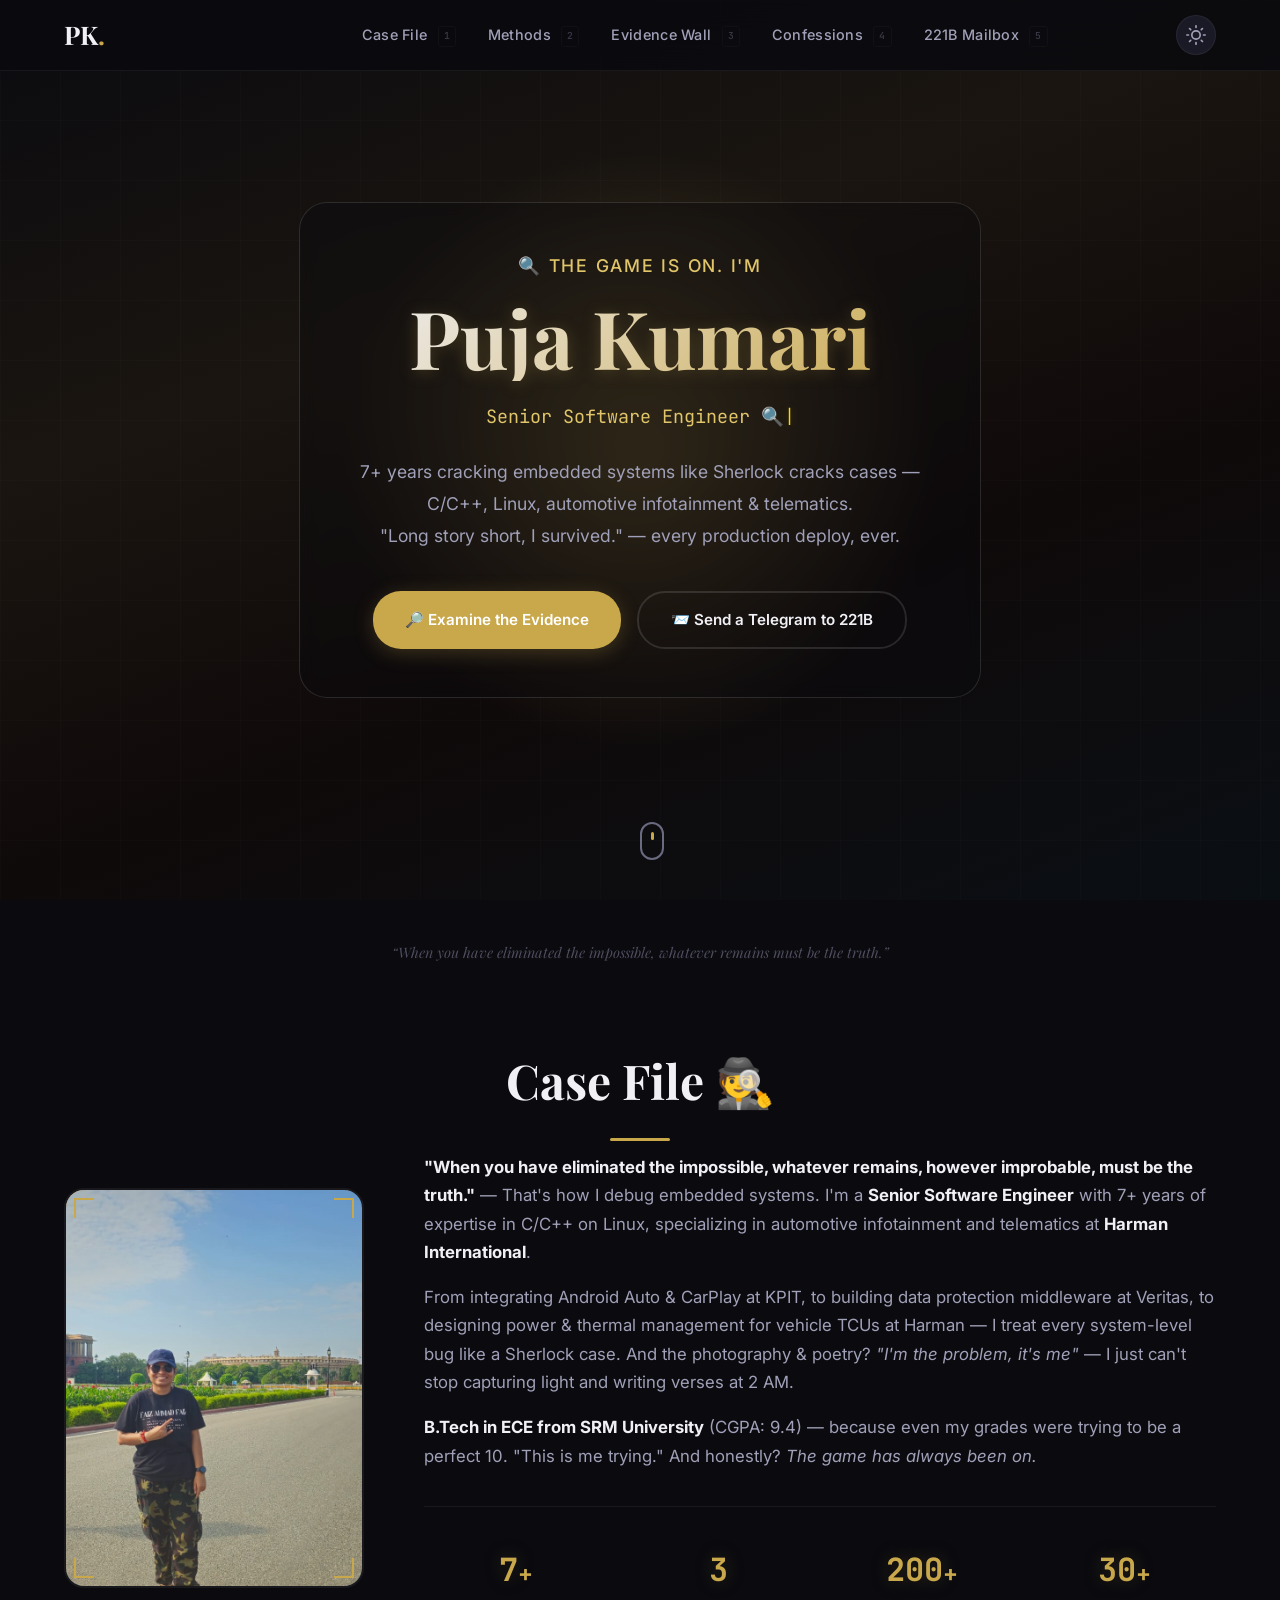
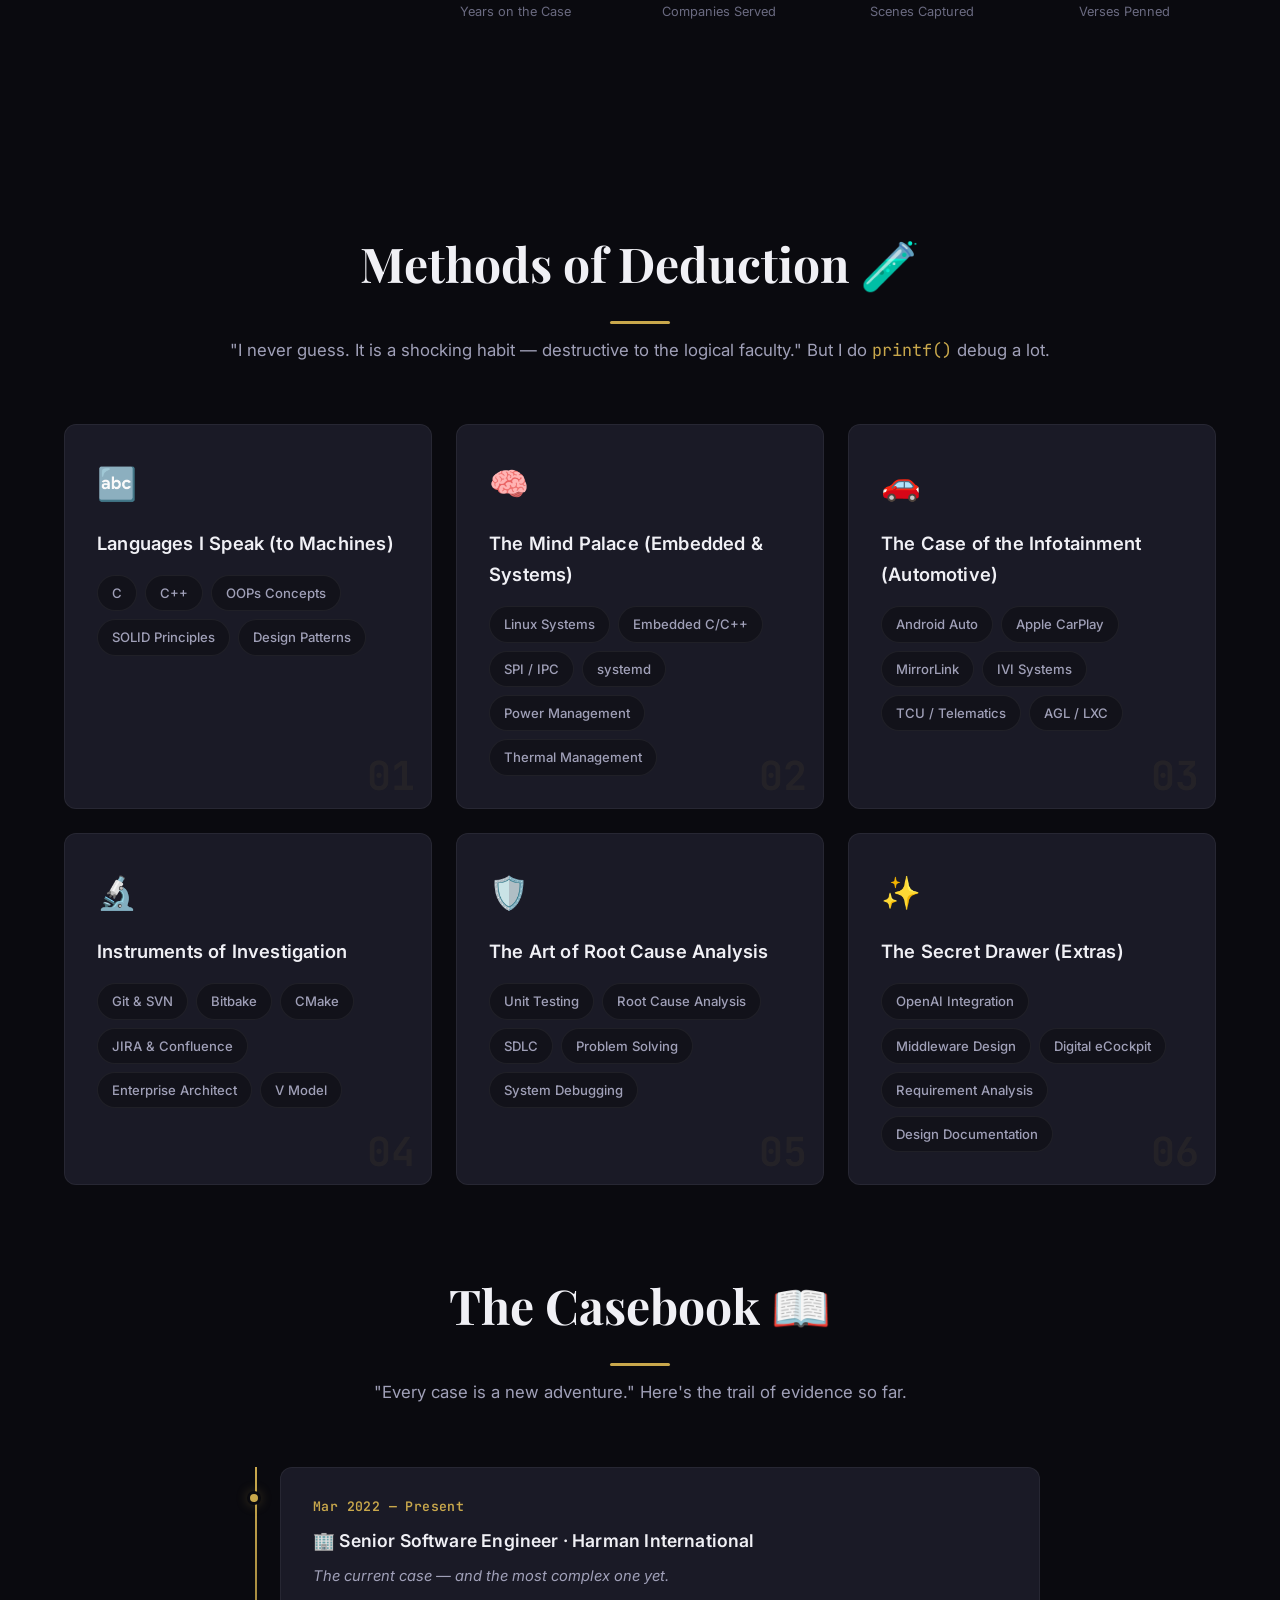
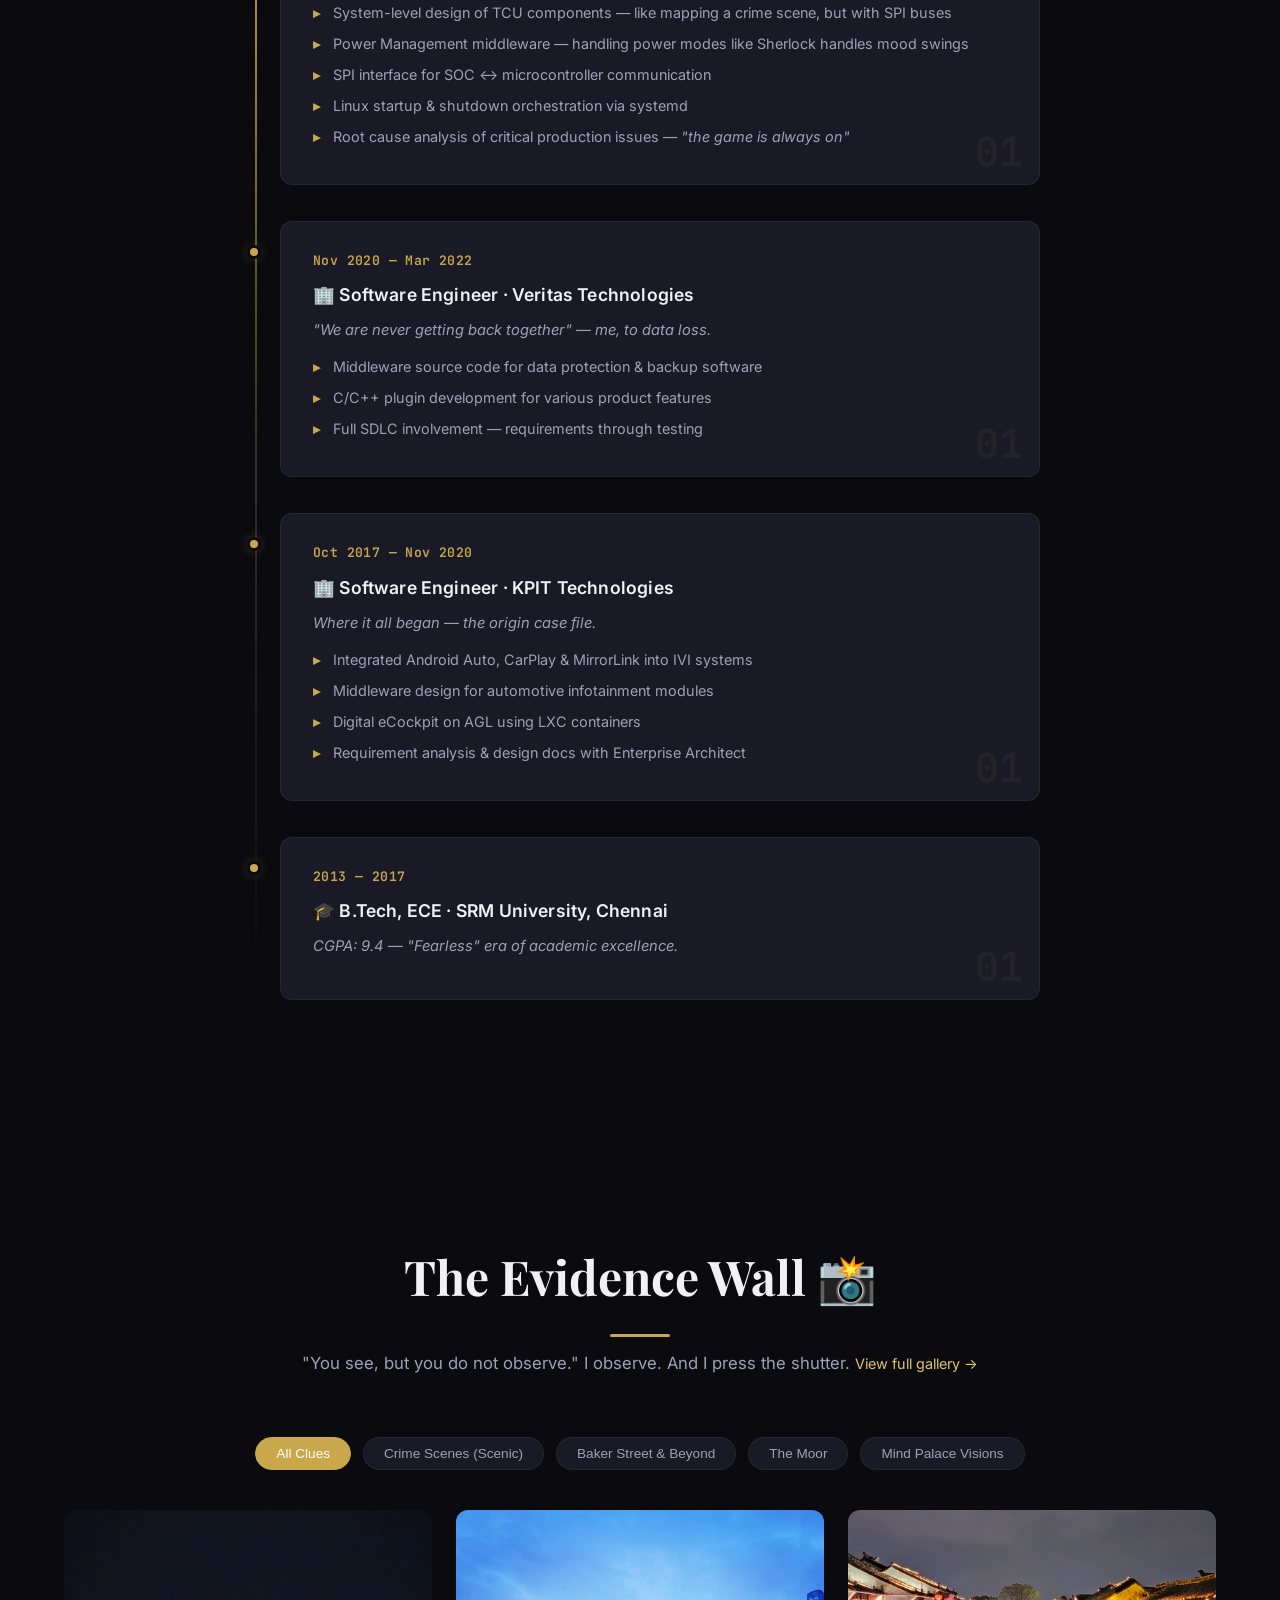
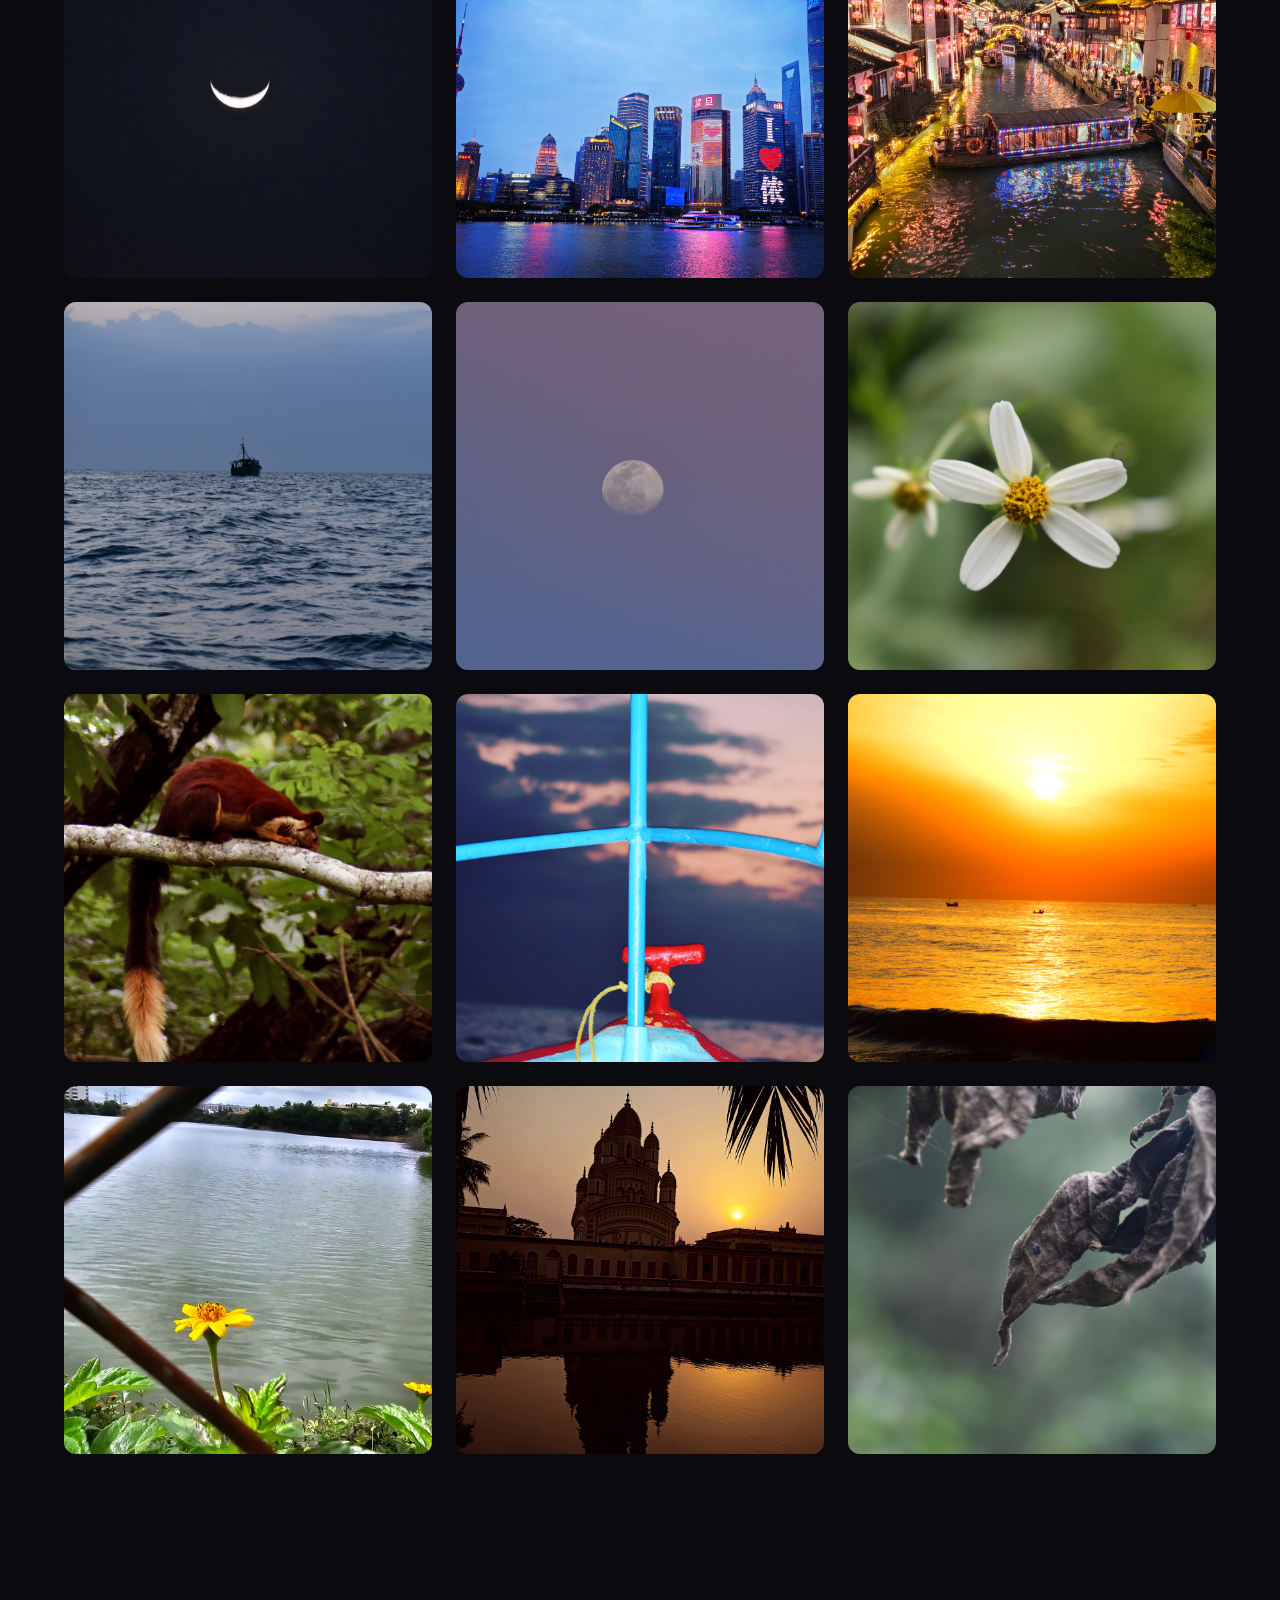
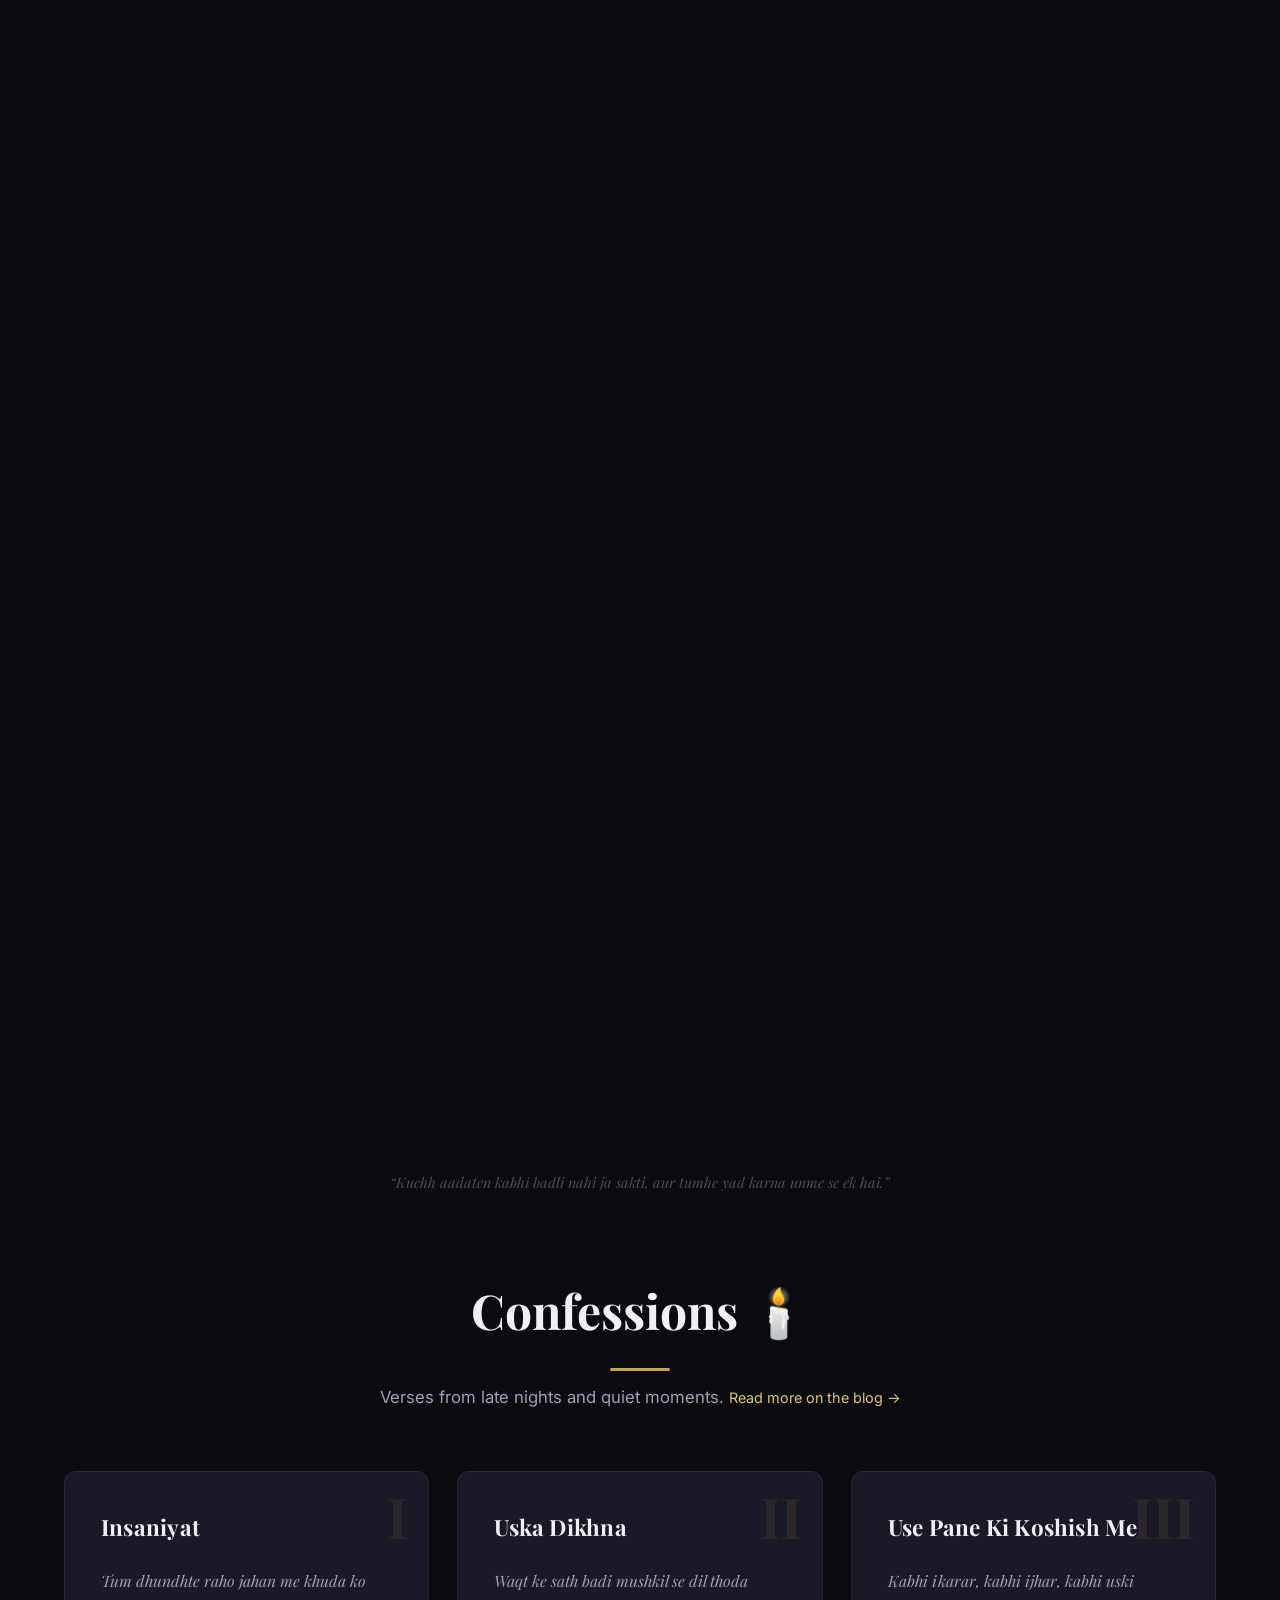
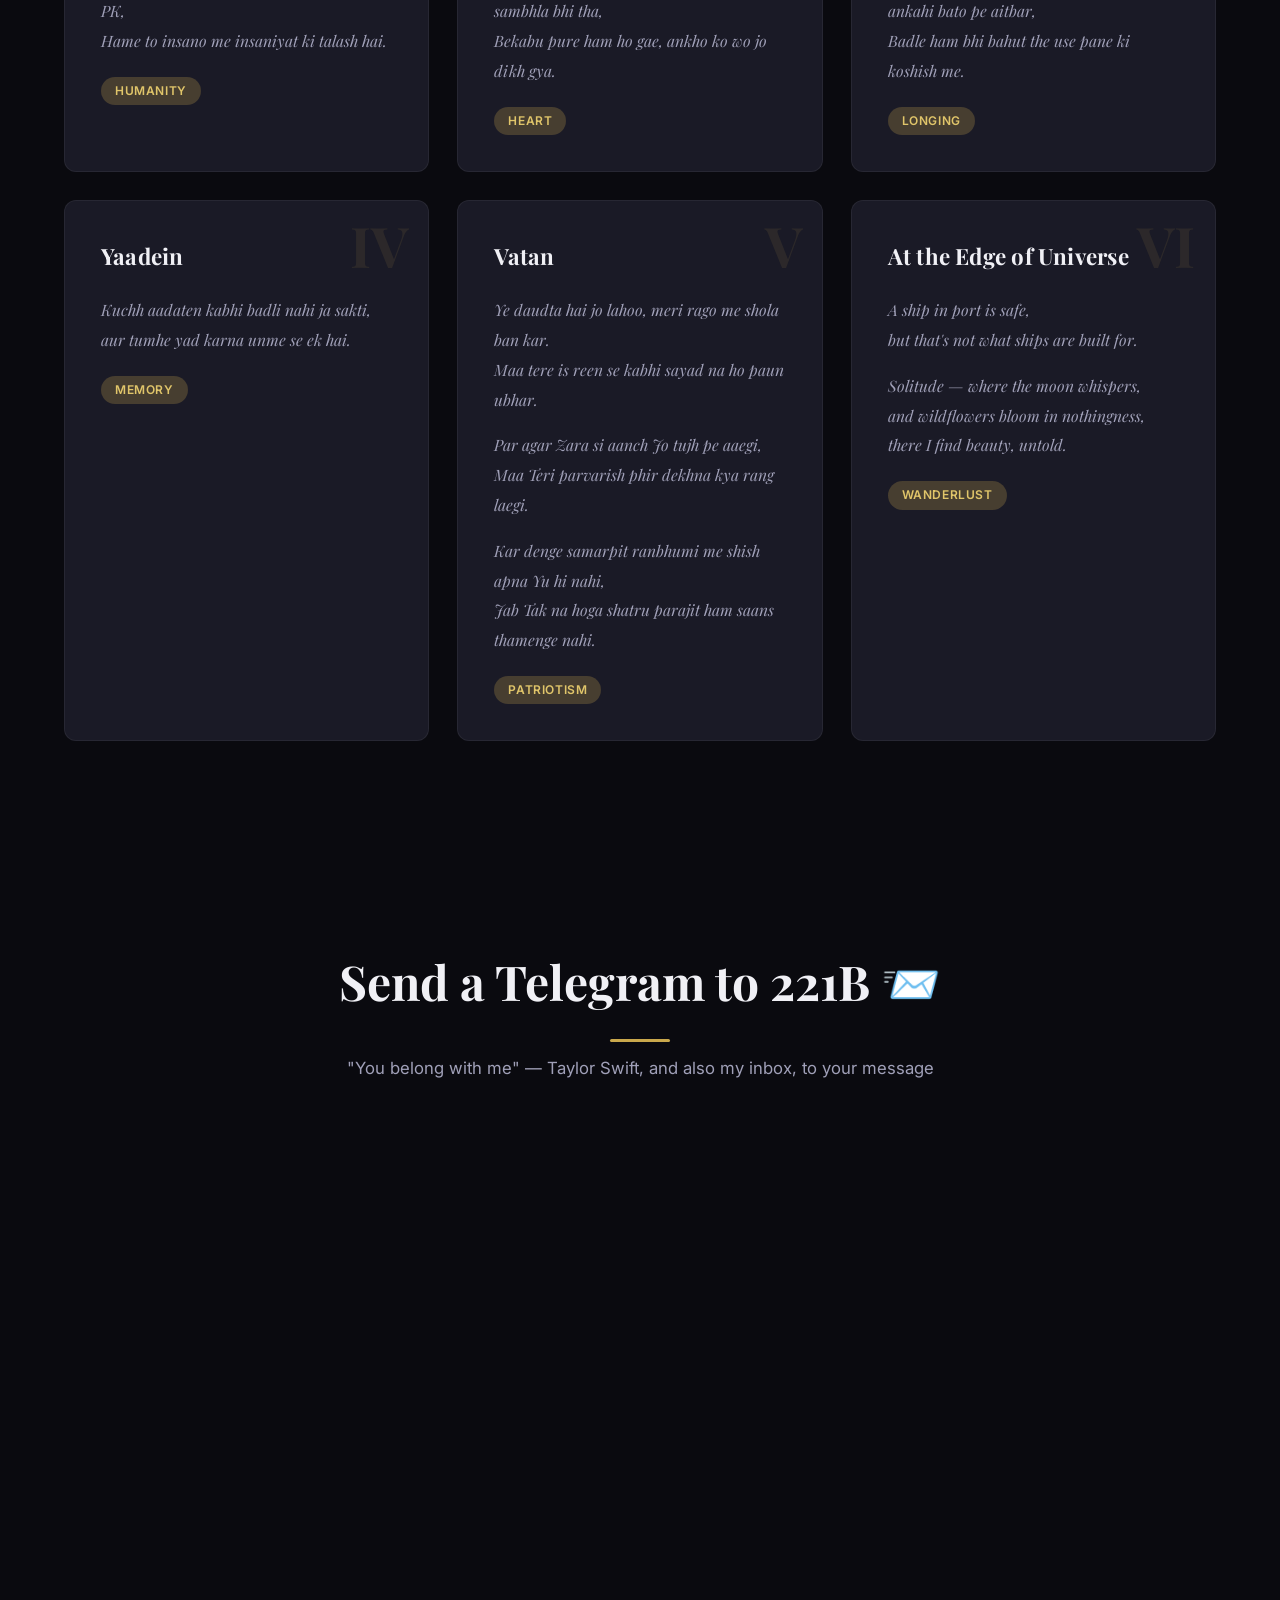
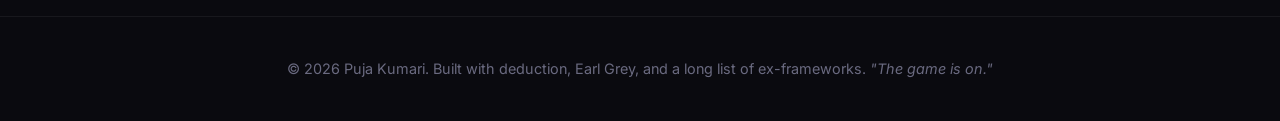
==== index.html @ e5ca5af8 "Further Improvements" ====
<!DOCTYPE html>
<html lang="en" data-theme="dark">
<head>
  <meta charset="UTF-8" />
  <meta name="viewport" content="width=device-width, initial-scale=1.0" />
  <title>PK. — Senior SW Engineer · Photographer · Poet | The Art of Deduction</title>
  <meta name="description" content="Puja Kumari — Senior Software Engineer with 7+ years in C/C++, Linux, embedded systems & automotive. Photographer, poet, and Sherlock enthusiast." />
  <meta name="keywords" content="Puja Kumari, software engineer, embedded systems, C++, Linux, automotive, photographer, poet, portfolio" />
  <meta name="author" content="Puja Kumari" />
  <meta name="theme-color" content="#0a0a0f" />

  <!-- Open Graph / Social -->
  <meta property="og:type" content="website" />
  <meta property="og:title" content="PK. — Senior SW Engineer · Photographer · Poet" />
  <meta property="og:description" content="7+ years cracking embedded systems like Sherlock cracks cases — C/C++, Linux, automotive infotainment & telematics." />
  <meta property="og:image" content="images/puja_profile.jpeg" />
  <meta property="og:url" content="https://gaykawadpk.github.io/portfolio/" />

  <!-- Twitter Card -->
  <meta name="twitter:card" content="summary_large_image" />
  <meta name="twitter:title" content="PK. — Senior SW Engineer · Photographer · Poet" />
  <meta name="twitter:description" content="7+ years cracking embedded systems like Sherlock cracks cases." />
  <meta name="twitter:image" content="images/puja_profile.jpeg" />

  <!-- Favicon (gold magnifying glass) -->
  <link rel="icon" href="data:image/svg+xml,<svg xmlns='http://www.w3.org/2000/svg' viewBox='0 0 100 100'><text y='.9em' font-size='90'>🔍</text></svg>" />

  <link rel="stylesheet" href="style.css" />
  <link rel="preconnect" href="https://fonts.googleapis.com" />
  <link rel="preconnect" href="https://fonts.gstatic.com" crossorigin />
  <link href="https://fonts.googleapis.com/css2?family=Inter:wght@300;400;500;600;700&family=Playfair+Display:ital,wght@0,400;0,700;1,400&family=JetBrains+Mono:wght@400;500&display=swap" rel="stylesheet" />

  <!-- Preload critical image -->
  <link rel="preload" href="images/puja_profile.jpeg" as="image" />
</head>
<body>
  <!-- ♿ SKIP TO CONTENT (accessibility) -->
  <a href="#about" class="skip-link">Skip to content</a>

  <!-- 🎬 CINEMATIC PAGE LOADER -->
  <div class="page-loader" id="pageLoader">
    <div class="loader-magnifier"></div>
    <div class="loader-text">Examining evidence...</div>
  </div>

  <!-- 🔍 CUSTOM CURSOR -->
  <div class="custom-cursor" id="customCursor"></div>
  <div class="cursor-dot" id="cursorDot"></div>

  <!-- 🔮 CONSTELLATION BACKGROUND -->
  <canvas class="constellation-canvas" id="constellationCanvas"></canvas>

  <!-- ===== NAVBAR ===== -->
  <nav class="navbar" id="navbar">
    <div class="nav-container">
      <a href="#hero" class="nav-logo">PK<span class="accent">.</span></a>
      <span class="morse-badge" title="PK in Morse Code">.--. -.-</span>
      <button class="nav-toggle" id="navToggle" aria-label="Toggle menu">
        <span></span><span></span><span></span>
      </button>
      <ul class="nav-links" id="navLinks">
        <li><a href="#about">Case File <span class="kbd-hint">1</span></a></li>
        <li><a href="#skills">Methods <span class="kbd-hint">2</span></a></li>
        <li><a href="#gallery">Evidence Wall <span class="kbd-hint">3</span></a></li>
        <li><a href="#poetry">Confessions <span class="kbd-hint">4</span></a></li>
        <li><a href="#contact">221B Mailbox <span class="kbd-hint">5</span></a></li>
      </ul>
      <button class="theme-toggle" id="themeToggle" aria-label="Toggle theme">
        <svg class="icon-sun" xmlns="http://www.w3.org/2000/svg" width="20" height="20" viewBox="0 0 24 24" fill="none" stroke="currentColor" stroke-width="2" stroke-linecap="round" stroke-linejoin="round"><circle cx="12" cy="12" r="5"/><line x1="12" y1="1" x2="12" y2="3"/><line x1="12" y1="21" x2="12" y2="23"/><line x1="4.22" y1="4.22" x2="5.64" y2="5.64"/><line x1="18.36" y1="18.36" x2="19.78" y2="19.78"/><line x1="1" y1="12" x2="3" y2="12"/><line x1="21" y1="12" x2="23" y2="12"/><line x1="4.22" y1="19.78" x2="5.64" y2="18.36"/><line x1="18.36" y1="5.64" x2="19.78" y2="4.22"/></svg>
        <svg class="icon-moon" xmlns="http://www.w3.org/2000/svg" width="20" height="20" viewBox="0 0 24 24" fill="none" stroke="currentColor" stroke-width="2" stroke-linecap="round" stroke-linejoin="round"><path d="M21 12.79A9 9 0 1 1 11.21 3 7 7 0 0 0 21 12.79z"/></svg>
      </button>
    </div>
  </nav>

  <!-- ===== HERO ===== -->
  <header class="hero" id="hero">
    <div class="hero-particles" id="particles"></div>
    <div class="hero-content">
      <p class="hero-greeting animate-in">🔍 The game is on. I'm</p>
      <h1 class="hero-name animate-in delay-1">Puja Kumari</h1>
      <div class="hero-roles animate-in delay-2">
        <span class="role-typing" id="typingRole"></span><span class="cursor">|</span>
      </div>
      <p class="hero-tagline animate-in delay-3">7+ years cracking embedded systems like Sherlock cracks cases — C/C++, Linux, automotive infotainment &amp; telematics.<br/>"Long story short, I survived." — every production deploy, ever.</p>
      <div class="hero-cta animate-in delay-4">
        <a href="#skills" class="btn btn-primary">🔎 Examine the Evidence</a>
        <a href="#contact" class="btn btn-outline">📨 Send a Telegram to 221B</a>
      </div>
    </div>
    <div class="scroll-indicator">
      <div class="mouse">
        <div class="wheel"></div>
      </div>
    </div>
  </header>

  <!-- ===== ABOUT ===== -->
  <section class="section about" id="about">
    <div class="container">
      <h2 class="section-title">Case File 🕵️</h2>
      <div class="about-grid">
        <div class="about-image">
          <div class="image-frame">
            <div class="corner tl"></div>
            <div class="corner tr"></div>
            <div class="corner bl"></div>
            <div class="corner br"></div>
            <img src="images/puja_profile.jpeg" alt="Puja Kumari" style="width: 100%; height: 100%; object-fit: cover;" />
          </div>
        </div>
        <div class="about-text">
          <p><strong>"When you have eliminated the impossible, whatever remains, however improbable, must be the truth."</strong> — That's how I debug embedded systems. I'm a <strong>Senior Software Engineer</strong> with 7+ years of expertise in C/C++ on Linux, specializing in automotive infotainment and telematics at <strong>Harman International</strong>.</p>
          <p>From integrating Android Auto & CarPlay at KPIT, to building data protection middleware at Veritas, to designing power & thermal management for vehicle TCUs at Harman — I treat every system-level bug like a Sherlock case. And the photography & poetry? <em>"I'm the problem, it's me"</em> — I just can't stop capturing light and writing verses at 2 AM.</p>
          <p><strong>B.Tech in ECE from SRM University</strong> (CGPA: 9.4) — because even my grades were trying to be a perfect 10. "This is me trying." And honestly? <em>The game has always been on.</em></p>
          <div class="about-stats">
            <div class="stat">
              <span class="stat-number" data-target="7">0</span><span class="stat-suffix">+</span>
              <span class="stat-label">Years on the Case</span>
            </div>
            <div class="stat">
              <span class="stat-number" data-target="3">0</span><span class="stat-suffix"></span>
              <span class="stat-label">Companies Served</span>
            </div>
            <div class="stat">
              <span class="stat-number" data-target="200">0</span><span class="stat-suffix">+</span>
              <span class="stat-label">Scenes Captured</span>
            </div>
            <div class="stat">
              <span class="stat-number" data-target="30">0</span><span class="stat-suffix">+</span>
              <span class="stat-label">Verses Penned</span>
            </div>
          </div>
        </div>
      </div>
    </div>
  </section>

  <!-- ===== SKILLS ===== -->
  <section class="section skills" id="skills">
    <div class="container">
      <h2 class="section-title">Methods of Deduction 🧪</h2>
      <p class="section-subtitle">"I never guess. It is a shocking habit — destructive to the logical faculty." But I do <code style="font-family: var(--font-mono); color: var(--accent);">printf()</code> debug a lot.</p>

      <div class="skills-grid">
        <!-- Core Languages -->
        <div class="skill-card" data-category="languages">
          <div class="skill-icon">🔤</div>
          <h3>Languages I Speak (to Machines)</h3>
          <div class="skill-tags">
            <span class="tag">C</span>
            <span class="tag">C++</span>
            <span class="tag">OOPs Concepts</span>
            <span class="tag">SOLID Principles</span>
            <span class="tag">Design Patterns</span>
          </div>
        </div>

        <!-- Embedded & Systems -->
        <div class="skill-card" data-category="embedded">
          <div class="skill-icon">🧠</div>
          <h3>The Mind Palace (Embedded &amp; Systems)</h3>
          <div class="skill-tags">
            <span class="tag">Linux Systems</span>
            <span class="tag">Embedded C/C++</span>
            <span class="tag">SPI / IPC</span>
            <span class="tag">systemd</span>
            <span class="tag">Power Management</span>
            <span class="tag">Thermal Management</span>
          </div>
        </div>

        <!-- Automotive -->
        <div class="skill-card" data-category="automotive">
          <div class="skill-icon">🚗</div>
          <h3>The Case of the Infotainment (Automotive)</h3>
          <div class="skill-tags">
            <span class="tag">Android Auto</span>
            <span class="tag">Apple CarPlay</span>
            <span class="tag">MirrorLink</span>
            <span class="tag">IVI Systems</span>
            <span class="tag">TCU / Telematics</span>
            <span class="tag">AGL / LXC</span>
          </div>
        </div>

        <!-- Build & Tools -->
        <div class="skill-card" data-category="tools">
          <div class="skill-icon">🔬</div>
          <h3>Instruments of Investigation</h3>
          <div class="skill-tags">
            <span class="tag">Git & SVN</span>
            <span class="tag">Bitbake</span>
            <span class="tag">CMake</span>
            <span class="tag">JIRA & Confluence</span>
            <span class="tag">Enterprise Architect</span>
            <span class="tag">V Model</span>
          </div>
        </div>

        <!-- Testing & Process -->
        <div class="skill-card" data-category="testing">
          <div class="skill-icon">🛡️</div>
          <h3>The Art of Root Cause Analysis</h3>
          <div class="skill-tags">
            <span class="tag">Unit Testing</span>
            <span class="tag">Root Cause Analysis</span>
            <span class="tag">SDLC</span>
            <span class="tag">Problem Solving</span>
            <span class="tag">System Debugging</span>
          </div>
        </div>

        <!-- Extras -->
        <div class="skill-card" data-category="extras">
          <div class="skill-icon">✨</div>
          <h3>The Secret Drawer (Extras)</h3>
          <div class="skill-tags">
            <span class="tag">OpenAI Integration</span>
            <span class="tag">Middleware Design</span>
            <span class="tag">Digital eCockpit</span>
            <span class="tag">Requirement Analysis</span>
            <span class="tag">Design Documentation</span>
          </div>
        </div>
      </div>

      <!-- ===== EXPERIENCE TIMELINE ===== -->
      <h2 class="section-title" style="margin-top: 80px;">The Casebook 📖</h2>
      <p class="section-subtitle">"Every case is a new adventure." Here's the trail of evidence so far.</p>

      <div class="timeline">
        <div class="timeline-item">
          <div class="timeline-marker"></div>
          <div class="timeline-content skill-card">
            <div class="timeline-date">Mar 2022 — Present</div>
            <h3>🏢 Senior Software Engineer · Harman International</h3>
            <p>The current case — and the most complex one yet.</p>
            <ul class="timeline-list">
              <li>System-level design of TCU components — like mapping a crime scene, but with SPI buses</li>
              <li>Power Management middleware — handling power modes like Sherlock handles mood swings</li>
              <li>SPI interface for SOC ↔ microcontroller communication</li>
              <li>Linux startup & shutdown orchestration via systemd</li>
              <li>Root cause analysis of critical production issues — <em>"the game is always on"</em></li>
            </ul>
          </div>
        </div>

        <div class="timeline-item">
          <div class="timeline-marker"></div>
          <div class="timeline-content skill-card">
            <div class="timeline-date">Nov 2020 — Mar 2022</div>
            <h3>🏢 Software Engineer · Veritas Technologies</h3>
            <p>"We are never getting back together" — me, to data loss.</p>
            <ul class="timeline-list">
              <li>Middleware source code for data protection & backup software</li>
              <li>C/C++ plugin development for various product features</li>
              <li>Full SDLC involvement — requirements through testing</li>
            </ul>
          </div>
        </div>

        <div class="timeline-item">
          <div class="timeline-marker"></div>
          <div class="timeline-content skill-card">
            <div class="timeline-date">Oct 2017 — Nov 2020</div>
            <h3>🏢 Software Engineer · KPIT Technologies</h3>
            <p>Where it all began — the origin case file.</p>
            <ul class="timeline-list">
              <li>Integrated Android Auto, CarPlay & MirrorLink into IVI systems</li>
              <li>Middleware design for automotive infotainment modules</li>
              <li>Digital eCockpit on AGL using LXC containers</li>
              <li>Requirement analysis & design docs with Enterprise Architect</li>
            </ul>
          </div>
        </div>

        <div class="timeline-item">
          <div class="timeline-marker"></div>
          <div class="timeline-content skill-card">
            <div class="timeline-date">2013 — 2017</div>
            <h3>🎓 B.Tech, ECE · SRM University, Chennai</h3>
            <p>CGPA: 9.4 — <em>"Fearless"</em> era of academic excellence.</p>
          </div>
        </div>
      </div>
    </div>
  </section>

  <!-- ===== PHOTOGRAPHY ===== -->
  <section class="section gallery" id="gallery">
    <div class="container">
      <h2 class="section-title">The Evidence Wall 📸</h2>
      <p class="section-subtitle">"You see, but you do not observe." I observe. And I press the shutter. <a href="https://attheedgeofuniverse.blogspot.com" target="_blank" rel="noopener noreferrer" style="font-size: 0.9rem;">View full gallery →</a></p>

      <div class="gallery-filters">
        <button class="filter-btn active" data-filter="all">All Clues</button>
        <button class="filter-btn" data-filter="landscape">Crime Scenes (Scenic)</button>
        <button class="filter-btn" data-filter="street">Baker Street & Beyond</button>
        <button class="filter-btn" data-filter="nature">The Moor</button>
        <button class="filter-btn" data-filter="abstract">Mind Palace Visions</button>
      </div>

      <div class="gallery-grid">
        <!-- Featured "All Clues" Photos - shown when "All" is selected -->
        <div class="gallery-item" data-category="all landscape">
          <img src="images/1000086734.jpg" alt="Majestic Landscape" loading="lazy" />
          <div class="gallery-overlay">
            <h4>Majestic Landscape</h4>
            <p>Where earth meets sky</p>
          </div>
        </div>
        <div class="gallery-item" data-category="all nature">
          <img src="images/1000059189.jpg" alt="Solitude" loading="lazy" />
          <div class="gallery-overlay">
            <h4>Solitude</h4>
            <p>Where the moon whispers</p>
          </div>
        </div>
        <div class="gallery-item" data-category="all abstract">
          <img src="images/1000105431.webp" alt="Divine" loading="lazy" />
          <div class="gallery-overlay">
            <h4>Divine</h4>
            <p>Goddess Saraswati</p>
          </div>
        </div>
        <div class="gallery-item" data-category="all landscape">
          <img src="images/1000008219.jpg" alt="Golden Hour" loading="lazy" />
          <div class="gallery-overlay">
            <h4>Golden Hour</h4>
            <p>"Daylight, I only see daylight"</p>
          </div>
        </div>
        <div class="gallery-item" data-category="all street">
          <img src="images/1000086736.jpg" alt="Urban Waters" loading="lazy" />
          <div class="gallery-overlay">
            <h4>Urban Waters</h4>
            <p>City meets nature</p>
          </div>
        </div>
        <div class="gallery-item" data-category="all nature">
          <img src="images/1000008752.jpg" alt="Botanical Wonder" loading="lazy" />
          <div class="gallery-overlay">
            <h4>Botanical Wonder</h4>
            <p>Life finds a way</p>
          </div>
        </div>
        <div class="gallery-item" data-category="all abstract">
          <img src="images/1000135410.webp" alt="Sacred Art" loading="lazy" />
          <div class="gallery-overlay">
            <h4>Sacred Art</h4>
            <p>Cultural reverence</p>
          </div>
        </div>
        <div class="gallery-item" data-category="all landscape">
          <img src="images/1000008751.jpg" alt="Ocean View" loading="lazy" />
          <div class="gallery-overlay">
            <h4>Indian Ocean</h4>
            <p>A ship in port is safe...</p>
          </div>
        </div>
        
        <!-- Additional Landscape Photos (shown only when "Crime Scenes" filter is active) -->
        <div class="gallery-item" data-category="landscape">
          <img src="images/1000008218.jpg" alt="Vast Horizons" loading="lazy" />
          <div class="gallery-overlay">
            <h4>Vast Horizons</h4>
            <p>The edge of universe</p>
          </div>
        </div>
        
        <!-- Additional Street Photography (shown only when "Baker Street" filter is active) -->
        <div class="gallery-item" data-category="street">
          <img src="images/1000082575.jpg" alt="City Architecture" loading="lazy" />
          <div class="gallery-overlay">
            <h4>City Architecture</h4>
            <p>Urban structures and light</p>
          </div>
        </div>
        <div class="gallery-item" data-category="street">
          <img src="images/1000083340.jpg" alt="Night Chronicles" loading="lazy" />
          <div class="gallery-overlay">
            <h4>Night Chronicles</h4>
            <p>After dark adventures</p>
          </div>
        </div>
        
        <!-- Additional Nature Photography (shown only when "The Moor" filter is active) -->
        <div class="gallery-item" data-category="nature">
          <img src="images/1000008750.jpg" alt="Nature's Detail" loading="lazy" />
          <div class="gallery-overlay">
            <h4>Nature's Detail</h4>
            <p>Patterns in organic chaos</p>
          </div>
        </div>
        <div class="gallery-item" data-category="nature">
          <img src="images/1000031994.jpg" alt="Flora" loading="lazy" />
          <div class="gallery-overlay">
            <h4>Flora</h4>
            <p>Garden of secrets</p>
          </div>
        </div>
        <div class="gallery-item" data-category="nature">
          <img src="images/1000046307.jpg" alt="Green Retreat" loading="lazy" />
          <div class="gallery-overlay">
            <h4>Green Retreat</h4>
            <p>Nature's sanctuary</p>
          </div>
        </div>
        
        <!-- Additional Abstract & Artistic (shown only when "Mind Palace" filter is active) -->
        <div class="gallery-item" data-category="abstract">
          <img src="images/1000082922.jpg" alt="Mind Palace Vision" loading="lazy" />
          <div class="gallery-overlay">
            <h4>Mind Palace Vision</h4>
            <p>Patterns in chaos</p>
          </div>
        </div>
        <div class="gallery-item" data-category="abstract">
          <img src="images/1000099329.webp" alt="Abstract Light" loading="lazy" />
          <div class="gallery-overlay">
            <h4>Abstract Light</h4>
            <p>Deconstructed reality</p>
          </div>
        </div>
        <div class="gallery-item" data-category="abstract">
          <img src="images/1000082717.jpg" alt="Creative Expression" loading="lazy" />
          <div class="gallery-overlay">
            <h4>Creative Expression</h4>
            <p>Form meets imagination</p>
          </div>
        </div>
        <div class="gallery-item" data-category="abstract">
          <img src="images/1000099188.jpg" alt="Contemplation" loading="lazy" />
          <div class="gallery-overlay">
            <h4>Contemplation</h4>
            <p>Quiet moments</p>
          </div>
        </div>
        <div class="gallery-item" data-category="abstract">
          <img src="images/1000099189.jpg" alt="Ethereal" loading="lazy" />
          <div class="gallery-overlay">
            <h4>Ethereal</h4>
            <p>Between worlds</p>
          </div>
        </div>
        <div class="gallery-item" data-category="abstract">
          <img src="images/1000099190.jpg" alt="Dreamy" loading="lazy" />
          <div class="gallery-overlay">
            <h4>Dreamy</h4>
            <p>Soft focus on reality</p>
          </div>
        </div>
        <div class="gallery-item" data-category="abstract">
          <img src="images/1000041236.jpg" alt="Portrait Study" loading="lazy" />
          <div class="gallery-overlay">
            <h4>Portrait Study</h4>
            <p>Capturing essence</p>
          </div>
        </div>
      </div>
    </div>
  </section>

  <!-- ===== POETRY ===== -->
  <section class="section poetry" id="poetry">
    <div class="container">
      <h2 class="section-title">Confessions 🕯️</h2>
      <p class="section-subtitle">Verses from late nights and quiet moments. <a href="https://tellinguntoldstory.blogspot.com" target="_blank" rel="noopener noreferrer" style="font-size: 0.9rem;">Read more on the blog →</a></p>

      <div class="poems-grid">
        <article class="poem-card">
          <div class="poem-decoration">I</div>
          <h3 class="poem-title">Insaniyat</h3>
          <div class="poem-body">
            <p>Tum dhundhte raho jahan me khuda ko PK,<br/>
            Hame to insano me insaniyat ki talash hai.</p>
          </div>
          <span class="poem-tag">humanity</span>
        </article>

        <article class="poem-card">
          <div class="poem-decoration">II</div>
          <h3 class="poem-title">Uska Dikhna</h3>
          <div class="poem-body">
            <p>Waqt ke sath badi mushkil se dil thoda sambhla bhi tha,<br/>
            Bekabu pure ham ho gae, ankho ko wo jo dikh gya.</p>
          </div>
          <span class="poem-tag">heart</span>
        </article>

        <article class="poem-card">
          <div class="poem-decoration">III</div>
          <h3 class="poem-title">Use Pane Ki Koshish Me</h3>
          <div class="poem-body">
            <p>Kabhi ikarar, kabhi ijhar, kabhi uski ankahi bato pe aitbar,<br/>
            Badle ham bhi bahut the use pane ki koshish me.</p>
          </div>
          <span class="poem-tag">longing</span>
        </article>

        <article class="poem-card">
          <div class="poem-decoration">IV</div>
          <h3 class="poem-title">Yaadein</h3>
          <div class="poem-body">
            <p>Kuchh aadaten kabhi badli nahi ja sakti,<br/>
            aur tumhe yad karna unme se ek hai.</p>
          </div>
          <span class="poem-tag">memory</span>
        </article>

        <article class="poem-card">
          <div class="poem-decoration">V</div>
          <h3 class="poem-title">Vatan</h3>
          <div class="poem-body">
            <p>Ye daudta hai jo lahoo, meri rago me shola ban kar.<br/>
            Maa tere is reen se kabhi sayad na ho paun ubhar.</p>
            <p>Par agar Zara si aanch Jo tujh pe aaegi,<br/>
            Maa Teri parvarish phir dekhna kya rang laegi.</p>
            <p>Kar denge samarpit ranbhumi me shish apna Yu hi nahi,<br/>
            Jab Tak na hoga shatru parajit ham saans thamenge nahi.</p>
          </div>
          <span class="poem-tag">patriotism</span>
        </article>

        <article class="poem-card">
          <div class="poem-decoration">VI</div>
          <h3 class="poem-title">At the Edge of Universe</h3>
          <div class="poem-body">
            <p>A ship in port is safe,<br/>
            but that's not what ships are built for.</p>
            <p>Solitude — where the moon whispers,<br/>
            and wildflowers bloom in nothingness,<br/>
            there I find beauty, untold.</p>
          </div>
          <span class="poem-tag">wanderlust</span>
        </article>
      </div>
    </div>
  </section>

  <!-- ===== CONTACT ===== -->
  <section class="section contact" id="contact">
    <div class="container">
      <h2 class="section-title">Send a Telegram to 221B 📨</h2>
      <p class="section-subtitle">"You belong with me" — Taylor Swift, and also my inbox, to your message</p>

      <div class="contact-grid">
        <div class="contact-info">
          <div class="contact-item">
            <div class="contact-icon">📧</div>
            <div>
              <h4>Pigeon Post (Email)</h4>
              <a href="mailto:puja.gaykawad@gmail.com">puja.gaykawad@gmail.com</a>
            </div>
          </div>
          <div class="contact-item">
            <div class="contact-icon">💼</div>
            <div>
              <h4>The Professional Network</h4>
              <a href="https://linkedin.com/in/puja-kumari-7002b8116" target="_blank" rel="noopener noreferrer">linkedin.com/in/puja-kumari</a>
            </div>
          </div>
          <div class="contact-item">
            <div class="contact-icon">🐙</div>
            <div>
              <h4>The Code Vault</h4>
              <a href="https://github.com/gaykawadpk" target="_blank" rel="noopener noreferrer">github.com/gaykawadpk</a>
            </div>
          </div>
          <div class="contact-item">
            <div class="contact-icon">📱</div>
            <div>
              <h4>The Direct Line</h4>
              <a href="tel:+918838675934">+91 8838675934</a>
            </div>
          </div>
          <div class="contact-item">
            <div class="contact-icon">📍</div>
            <div>
              <h4>Current Crime Scene</h4>
              <span style="color: var(--text-primary);">Bengaluru, India</span>
            </div>
          </div>
        </div>

        <form class="contact-form" id="contactForm">
          <div class="form-group">
            <input type="text" id="name" placeholder=" " required />
            <label for="name">Your Name (or alias)</label>
          </div>
          <div class="form-group">
            <input type="email" id="email" placeholder=" " required />
            <label for="email">Your Email (I'll deduce the rest)</label>
          </div>
          <div class="form-group">
            <textarea id="message" rows="5" placeholder=" " required></textarea>
            <label for="message">State your case</label>
          </div>
          <button type="submit" class="btn btn-primary btn-full">
            <span>🕵️ Deliver the Message</span>
            <svg xmlns="http://www.w3.org/2000/svg" width="20" height="20" viewBox="0 0 24 24" fill="none" stroke="currentColor" stroke-width="2" stroke-linecap="round" stroke-linejoin="round"><line x1="22" y1="2" x2="11" y2="13"/><polygon points="22 2 15 22 11 13 2 9 22 2"/></svg>
          </button>
        </form>
      </div>
    </div>
  </section>

  <!-- ===== FOOTER ===== -->
  <footer class="footer">
    <div class="container">
      <p>&copy; 2026 Puja Kumari. Built with deduction, Earl Grey, and a long list of ex-frameworks. <em>"The game is on."</em></p>
    </div>
  </footer>

  <!-- ⬆️ BACK TO TOP -->
  <button class="back-to-top" id="backToTop" aria-label="Back to top">
    <svg xmlns="http://www.w3.org/2000/svg" width="20" height="20" viewBox="0 0 24 24" fill="none" stroke="currentColor" stroke-width="2" stroke-linecap="round" stroke-linejoin="round"><polyline points="18 15 12 9 6 15"/></svg>
  </button>

  <!-- ===== LIGHTBOX (CINEMATIC) ===== -->
  <div class="lightbox" id="lightbox">
    <button class="lightbox-close" aria-label="Close">&times;</button>
    <span class="lightbox-counter" id="lightboxCounter"></span>
    <button class="lightbox-nav lightbox-prev" id="lightboxPrev" aria-label="Previous">&#8592;</button>
    <button class="lightbox-nav lightbox-next" id="lightboxNext" aria-label="Next">&#8594;</button>
    <div class="lightbox-content" id="lightboxContent"></div>
    <div class="lightbox-caption" id="lightboxCaption">
      <div class="lightbox-title"></div>
      <div class="lightbox-subtitle"></div>
    </div>
  </div>

  <script src="script.js"></script>
</body>
</html>
---- style.css ----
/* ============================
   CSS Variables & Theme
   ============================ */
:root {
  --font-sans: 'Inter', -apple-system, BlinkMacSystemFont, sans-serif;
  --font-serif: 'Playfair Display', Georgia, serif;
  --font-mono: 'JetBrains Mono', 'Fira Code', monospace;

  --ease-out: cubic-bezier(0.16, 1, 0.3, 1);
  --ease-spring: cubic-bezier(0.34, 1.56, 0.64, 1);

  --radius-sm: 8px;
  --radius-md: 12px;
  --radius-lg: 20px;
  --radius-xl: 28px;

  /* Legendary extras */
  --neon-gold: #ffd700;
  --neon-glow: 0 0 10px rgba(255, 215, 0, 0.4), 0 0 40px rgba(201, 168, 76, 0.15);
}

[data-theme="dark"] {
  --bg-primary: #0a0a0f;
  --bg-secondary: #12121a;
  --bg-card: #1a1a26;
  --bg-card-hover: #222233;
  --text-primary: #f0f0f5;
  --text-secondary: #a0a0b8;
  --text-muted: #6a6a80;
  --accent: #c9a84c;
  --accent-light: #e0c56a;
  --accent-glow: rgba(201, 168, 76, 0.25);
  --border: rgba(255, 255, 255, 0.06);
  --border-hover: rgba(255, 255, 255, 0.12);
  --shadow: 0 4px 24px rgba(0, 0, 0, 0.4);
  --shadow-lg: 0 12px 48px rgba(0, 0, 0, 0.6);
  --gradient-hero: linear-gradient(160deg, #0a0a0f 0%, #1a1510 35%, #0f0a0a 65%, #0a0f14 100%);
  --navbar-bg: rgba(10, 10, 15, 0.85);
}

[data-theme="light"] {
  --bg-primary: #faf8f2;
  --bg-secondary: #f0ede4;
  --bg-card: #ffffff;
  --bg-card-hover: #fdf9f0;
  --text-primary: #1a1a2e;
  --text-secondary: #555570;
  --text-muted: #8888a0;
  --accent: #b8860b;
  --accent-light: #c9a84c;
  --accent-glow: rgba(184, 134, 11, 0.15);
  --border: rgba(0, 0, 0, 0.06);
  --border-hover: rgba(0, 0, 0, 0.12);
  --shadow: 0 4px 24px rgba(0, 0, 0, 0.08);
  --shadow-lg: 0 12px 48px rgba(0, 0, 0, 0.12);
  --gradient-hero: linear-gradient(160deg, #faf8f2 0%, #f0e8d0 50%, #faf8f2 100%);
  --navbar-bg: rgba(250, 248, 242, 0.85);
}

/* ============================
   Reset & Base
   ============================ */
*, *::before, *::after {
  margin: 0;
  padding: 0;
  box-sizing: border-box;
}

html {
  scroll-behavior: smooth;
  scroll-padding-top: 80px;
}

body {
  font-family: var(--font-sans);
  background: var(--bg-primary);
  color: var(--text-primary);
  line-height: 1.7;
  transition: background 0.4s var(--ease-out), color 0.4s var(--ease-out);
  overflow-x: hidden;
}

a {
  color: var(--accent-light);
  text-decoration: none;
  transition: color 0.3s;
}
a:hover { color: var(--accent); }

img { max-width: 100%; display: block; }

::selection {
  background: var(--accent);
  color: #fff;
}

.container {
  max-width: 1200px;
  margin: 0 auto;
  padding: 0 24px;
}

.section {
  padding: 100px 0;
}

.section-title {
  font-family: var(--font-serif);
  font-size: clamp(2rem, 4vw, 3rem);
  text-align: center;
  margin-bottom: 12px;
  position: relative;
}

.section-title::after {
  content: '';
  display: block;
  width: 60px;
  height: 3px;
  background: var(--accent);
  margin: 16px auto 0;
  border-radius: 2px;
}

.section-subtitle {
  text-align: center;
  color: var(--text-secondary);
  margin-bottom: 60px;
  font-size: 1.05rem;
}

/* ============================
   Navbar
   ============================ */
.navbar {
  position: fixed;
  top: 0;
  left: 0;
  right: 0;
  z-index: 1000;
  background: var(--navbar-bg);
  backdrop-filter: blur(20px);
  -webkit-backdrop-filter: blur(20px);
  border-bottom: 1px solid var(--border);
  transition: all 0.4s var(--ease-out);
}

.navbar.scrolled {
  box-shadow: var(--shadow);
}

.nav-container {
  max-width: 1200px;
  margin: 0 auto;
  padding: 0 24px;
  display: flex;
  align-items: center;
  justify-content: space-between;
  height: 70px;
}

.nav-logo {
  font-family: var(--font-serif);
  font-size: 1.6rem;
  font-weight: 700;
  color: var(--text-primary) !important;
}

.nav-logo .accent { color: var(--accent); }

.nav-links {
  display: flex;
  list-style: none;
  gap: 32px;
}

.nav-links a {
  color: var(--text-secondary);
  font-size: 0.9rem;
  font-weight: 500;
  letter-spacing: 0.02em;
  position: relative;
  padding: 4px 0;
}

.nav-links a::after {
  content: '';
  position: absolute;
  bottom: -2px;
  left: 0;
  width: 0;
  height: 2px;
  background: var(--accent);
  border-radius: 1px;
  transition: width 0.3s var(--ease-out);
}

.nav-links a:hover,
.nav-links a.active {
  color: var(--text-primary);
}

.nav-links a:hover::after,
.nav-links a.active::after {
  width: 100%;
}

.theme-toggle {
  background: var(--bg-card);
  border: 1px solid var(--border);
  border-radius: 50%;
  width: 40px;
  height: 40px;
  display: flex;
  align-items: center;
  justify-content: center;
  cursor: pointer;
  color: var(--text-secondary);
  transition: all 0.3s;
}
.theme-toggle:hover {
  color: var(--accent);
  border-color: var(--accent);
  transform: rotate(30deg);
}

[data-theme="dark"] .icon-moon { display: none; }
[data-theme="light"] .icon-sun { display: none; }

/* Mobile nav toggle */
.nav-toggle {
  display: none;
  flex-direction: column;
  gap: 5px;
  background: none;
  border: none;
  cursor: pointer;
  padding: 4px;
}
.nav-toggle span {
  width: 24px;
  height: 2px;
  background: var(--text-primary);
  border-radius: 1px;
  transition: all 0.3s;
}

@media (max-width: 768px) {
  .nav-toggle { display: flex; }
  .nav-links {
    position: fixed;
    top: 70px;
    left: 0;
    right: 0;
    background: var(--navbar-bg);
    backdrop-filter: blur(20px);
    flex-direction: column;
    padding: 24px;
    gap: 20px;
    border-bottom: 1px solid var(--border);
    transform: translateY(-120%);
    opacity: 0;
    transition: all 0.4s var(--ease-out);
  }
  .nav-links.open {
    transform: translateY(0);
    opacity: 1;
  }
  .nav-toggle.active span:nth-child(1) {
    transform: rotate(45deg) translateY(5px);
  }
  .nav-toggle.active span:nth-child(2) { opacity: 0; }
  .nav-toggle.active span:nth-child(3) {
    transform: rotate(-45deg) translateY(-5px);
  }
}

/* ============================
   Hero
   ============================ */
.hero {
  min-height: 100vh;
  display: flex;
  align-items: center;
  justify-content: center;
  text-align: center;
  background: var(--gradient-hero);
  position: relative;
  overflow: hidden;
}

/* Decorative radial glow behind hero content */
.hero::before {
  content: '';
  position: absolute;
  top: 50%;
  left: 50%;
  transform: translate(-50%, -50%);
  width: 600px;
  height: 600px;
  background: radial-gradient(circle, var(--accent-glow) 0%, transparent 70%);
  border-radius: 50%;
  pointer-events: none;
  animation: heroGlow 6s ease-in-out infinite alternate;
}

/* Subtle grid pattern overlay */
.hero::after {
  content: '';
  position: absolute;
  inset: 0;
  background-image:
    linear-gradient(var(--border) 1px, transparent 1px),
    linear-gradient(90deg, var(--border) 1px, transparent 1px);
  background-size: 60px 60px;
  opacity: 0.3;
  pointer-events: none;
}

@keyframes heroGlow {
  0% { opacity: 0.4; transform: translate(-50%, -50%) scale(0.9); }
  100% { opacity: 0.8; transform: translate(-50%, -50%) scale(1.1); }
}

.hero-particles {
  position: absolute;
  inset: 0;
  pointer-events: none;
}

.particle {
  position: absolute;
  width: 4px;
  height: 4px;
  background: var(--accent);
  border-radius: 50%;
  opacity: 0;
  animation: floatParticle 8s infinite;
}

@keyframes floatParticle {
  0% { opacity: 0; transform: translateY(100vh) scale(0); }
  10% { opacity: 0.8; }
  90% { opacity: 0.8; }
  100% { opacity: 0; transform: translateY(-100px) scale(1.5); }
}

.hero-content {
  position: relative;
  z-index: 2;
  padding: 48px 40px;
  border: 1px solid var(--border-hover);
  border-radius: var(--radius-xl);
  background: rgba(10, 10, 15, 0.35);
  backdrop-filter: blur(8px);
  -webkit-backdrop-filter: blur(8px);
  max-width: 720px;
}

[data-theme="light"] .hero-content {
  background: rgba(250, 248, 242, 0.45);
}

.hero-greeting {
  font-size: 1.1rem;
  color: var(--accent-light);
  font-weight: 500;
  letter-spacing: 0.1em;
  text-transform: uppercase;
  margin-bottom: 12px;
}

.hero-name {
  font-family: var(--font-serif);
  font-size: clamp(2.5rem, 7vw, 5rem);
  font-weight: 700;
  line-height: 1.1;
  margin-bottom: 20px;
  background: linear-gradient(135deg, var(--text-primary) 0%, var(--accent) 50%, var(--accent-light) 100%);
  background-size: 200% 200%;
  -webkit-background-clip: text;
  -webkit-text-fill-color: transparent;
  background-clip: text;
  animation: gradientShift 6s ease-in-out infinite alternate;
  text-shadow: none;
  filter: drop-shadow(0 2px 8px var(--accent-glow));
}

@keyframes gradientShift {
  0% { background-position: 0% 50%; }
  100% { background-position: 100% 50%; }
}

.hero-roles {
  font-family: var(--font-mono);
  font-size: 1.15rem;
  color: var(--accent-light);
  margin-bottom: 24px;
  min-height: 1.5em;
}

.cursor {
  animation: blink 1s infinite;
  color: var(--accent);
}

@keyframes blink {
  0%, 100% { opacity: 1; }
  50% { opacity: 0; }
}

.hero-tagline {
  font-size: 1.1rem;
  color: var(--text-secondary);
  max-width: 600px;
  margin: 0 auto 40px;
  line-height: 1.8;
}

.hero-cta {
  display: flex;
  gap: 16px;
  justify-content: center;
  flex-wrap: wrap;
}

/* Animate-in */
.animate-in {
  opacity: 0;
  transform: translateY(30px);
  animation: fadeUp 0.8s var(--ease-out) forwards;
}
.delay-1 { animation-delay: 0.15s; }
.delay-2 { animation-delay: 0.3s; }
.delay-3 { animation-delay: 0.45s; }
.delay-4 { animation-delay: 0.6s; }

@keyframes fadeUp {
  to { opacity: 1; transform: translateY(0); }
}

/* Scroll indicator */
.scroll-indicator {
  position: absolute;
  bottom: 40px;
  left: 50%;
  transform: translateX(-50%);
  animation: fadeUp 0.8s var(--ease-out) 1s forwards;
  opacity: 0;
}

.mouse {
  width: 24px;
  height: 38px;
  border: 2px solid var(--text-muted);
  border-radius: 12px;
  display: flex;
  justify-content: center;
  padding-top: 8px;
}

.wheel {
  width: 3px;
  height: 8px;
  background: var(--accent);
  border-radius: 2px;
  animation: scroll 2s infinite;
}

@keyframes scroll {
  0% { transform: translateY(0); opacity: 1; }
  100% { transform: translateY(12px); opacity: 0; }
}

/* ============================
   Buttons
   ============================ */
.btn {
  display: inline-flex;
  align-items: center;
  gap: 8px;
  padding: 14px 32px;
  border-radius: var(--radius-xl);
  font-size: 0.95rem;
  font-weight: 600;
  cursor: pointer;
  transition: all 0.3s var(--ease-out);
  border: none;
  text-decoration: none;
}

.btn-primary {
  background: var(--accent);
  color: #fff;
  box-shadow: 0 4px 20px var(--accent-glow);
}
.btn-primary:hover {
  background: var(--accent-light);
  color: #fff;
  transform: translateY(-2px);
  box-shadow: 0 8px 32px var(--accent-glow);
}

.btn-outline {
  background: transparent;
  color: var(--text-primary);
  border: 2px solid var(--border-hover);
}
.btn-outline:hover {
  border-color: var(--accent);
  color: var(--accent);
  transform: translateY(-2px);
}

.btn-full { width: 100%; justify-content: center; }

/* ============================
   About
   ============================ */
.about-grid {
  display: grid;
  grid-template-columns: 300px 1fr;
  gap: 60px;
  align-items: center;
}

.image-frame {
  width: 100%;
  aspect-ratio: 3/4;
  border-radius: var(--radius-lg);
  overflow: hidden;
  border: 2px solid var(--border);
  position: relative;
}

.image-frame::before {
  content: '';
  position: absolute;
  inset: -4px;
  border-radius: calc(var(--radius-lg) + 4px);
  background: linear-gradient(135deg, var(--accent), transparent 60%);
  z-index: -1;
}

.placeholder-avatar {
  width: 100%;
  height: 100%;
  display: flex;
  flex-direction: column;
  align-items: center;
  justify-content: center;
  background: var(--bg-card);
  color: var(--text-muted);
  gap: 12px;
  font-size: 0.9rem;
}

.about-text p {
  color: var(--text-secondary);
  margin-bottom: 16px;
  font-size: 1.05rem;
}

.about-text strong { color: var(--text-primary); }

.about-stats {
  display: grid;
  grid-template-columns: repeat(4, 1fr);
  gap: 20px;
  margin-top: 36px;
  padding-top: 36px;
  border-top: 1px solid var(--border);
}

.stat { text-align: center; }

/* stat-number — see enhanced version with glow below */

.stat-suffix {
  font-size: 1.4rem;
  font-weight: 700;
  color: var(--accent);
}

.stat-label {
  display: block;
  font-size: 0.8rem;
  color: var(--text-muted);
  margin-top: 4px;
}

@media (max-width: 768px) {
  .about-grid {
    grid-template-columns: 1fr;
    gap: 40px;
  }
  .image-frame {
    max-width: 240px;
    margin: 0 auto;
  }
  .about-stats {
    grid-template-columns: repeat(2, 1fr);
  }
}

/* ============================
   Skills
   ============================ */
.skills-grid {
  display: grid;
  grid-template-columns: repeat(auto-fill, minmax(320px, 1fr));
  gap: 24px;
}

.skill-card {
  background: var(--bg-card);
  border: 1px solid var(--border);
  border-radius: var(--radius-md);
  padding: 32px;
  transition: all 0.4s var(--ease-out);
  position: relative;
  overflow: hidden;
}

.skill-card::before {
  content: '';
  position: absolute;
  top: 0;
  left: 0;
  right: 0;
  height: 3px;
  background: linear-gradient(90deg, var(--accent), var(--accent-light));
  transform: scaleX(0);
  transform-origin: left;
  transition: transform 0.4s var(--ease-out);
}

.skill-card:hover {
  background: var(--bg-card-hover);
  border-color: var(--border-hover);
  transform: translateY(-4px);
  box-shadow: var(--shadow);
}

.skill-card:hover::before {
  transform: scaleX(1);
}

.skill-icon {
  font-size: 2rem;
  margin-bottom: 16px;
}

.skill-card h3 {
  font-size: 1.15rem;
  margin-bottom: 16px;
  font-weight: 600;
}

.skill-tags {
  display: flex;
  flex-wrap: wrap;
  gap: 8px;
}

.tag {
  background: var(--bg-secondary);
  color: var(--text-secondary);
  padding: 6px 14px;
  border-radius: 20px;
  font-size: 0.82rem;
  font-weight: 500;
  border: 1px solid var(--border);
  transition: all 0.3s;
}

.tag:hover {
  color: var(--accent);
  border-color: var(--accent);
  background: var(--accent-glow);
}

/* ============================
   Gallery
   ============================ */
.gallery-filters {
  display: flex;
  justify-content: center;
  gap: 12px;
  margin-bottom: 40px;
  flex-wrap: wrap;
}

.filter-btn {
  background: var(--bg-card);
  border: 1px solid var(--border);
  color: var(--text-secondary);
  padding: 8px 20px;
  border-radius: 20px;
  font-size: 0.85rem;
  font-weight: 500;
  cursor: pointer;
  transition: all 0.3s var(--ease-out);
}

.filter-btn:hover,
.filter-btn.active {
  background: var(--accent);
  color: #fff;
  border-color: var(--accent);
}

.gallery-grid {
  display: grid;
  grid-template-columns: repeat(auto-fill, minmax(300px, 1fr));
  gap: 24px;
  grid-auto-flow: dense;
}

@media (min-width: 768px) {
  .gallery-grid {
    grid-template-columns: repeat(auto-fill, minmax(320px, 1fr));
  }
}

/* gallery-item base styles */
.gallery-item {
  position: relative;
  border-radius: var(--radius-md);
  overflow: hidden;
  cursor: crosshair;
  transition: all 0.5s var(--ease-out);
  background: var(--bg-card);
}

.gallery-item img {
  width: 100%;
  height: 100%;
  min-height: 250px;
  max-height: 400px;
  object-fit: cover;
  display: block;
  transition: transform 0.5s var(--ease-out);
}

.gallery-item.hidden {
  transform: scale(0.8);
  opacity: 0;
  pointer-events: none;
  position: absolute;
  width: 0;
  height: 0;
  overflow: hidden;
}

/* gallery-overlay — see enhanced EVIDENCE TAG version below */

.gallery-item:hover .gallery-overlay { opacity: 1; }

.gallery-item:hover {
  transform: scale(1.02);
  box-shadow: var(--shadow-lg);
}

.gallery-overlay h4 {
  color: #fff;
  font-size: 1.1rem;
  margin-bottom: 4px;
}

.gallery-overlay p {
  color: rgba(255,255,255,0.7);
  font-size: 0.85rem;
}

/* ============================
   Poetry
   ============================ */
.poems-grid {
  display: grid;
  grid-template-columns: repeat(auto-fill, minmax(340px, 1fr));
  gap: 28px;
}

.poem-card {
  background: var(--bg-card);
  border: 1px solid var(--border);
  border-radius: var(--radius-md);
  padding: 36px;
  position: relative;
  transition: all 0.4s var(--ease-out);
  overflow: hidden;
}

.poem-card:hover {
  transform: translateY(-4px);
  box-shadow: var(--shadow);
  border-color: var(--border-hover);
}

.poem-decoration {
  position: absolute;
  top: 16px;
  right: 20px;
  font-family: var(--font-serif);
  font-size: 3.5rem;
  font-weight: 700;
  color: var(--accent);
  opacity: 0.1;
  line-height: 1;
}

.poem-title {
  font-family: var(--font-serif);
  font-size: 1.4rem;
  margin-bottom: 20px;
  font-weight: 700;
  color: var(--text-primary);
}

.poem-body {
  font-family: var(--font-serif);
  font-style: italic;
  color: var(--text-secondary);
  font-size: 0.98rem;
  line-height: 1.9;
}

.poem-body p {
  margin-bottom: 16px;
}

.poem-body p:last-child {
  margin-bottom: 20px;
}

.poem-tag {
  display: inline-block;
  background: var(--accent-glow);
  color: var(--accent-light);
  padding: 4px 14px;
  border-radius: 20px;
  font-size: 0.75rem;
  font-weight: 600;
  font-family: var(--font-sans);
  font-style: normal;
  text-transform: uppercase;
  letter-spacing: 0.05em;
}

/* ============================
   Contact
   ============================ */
.contact-grid {
  display: grid;
  grid-template-columns: 1fr 1fr;
  gap: 60px;
  max-width: 900px;
  margin: 0 auto;
}

.contact-info {
  display: flex;
  flex-direction: column;
  gap: 28px;
  justify-content: center;
}

.contact-item {
  display: flex;
  gap: 16px;
  align-items: center;
}

.contact-icon {
  font-size: 1.5rem;
  width: 52px;
  height: 52px;
  display: flex;
  align-items: center;
  justify-content: center;
  background: var(--bg-card);
  border: 1px solid var(--border);
  border-radius: var(--radius-sm);
  flex-shrink: 0;
}

.contact-item h4 {
  font-size: 0.85rem;
  color: var(--text-muted);
  margin-bottom: 2px;
  font-weight: 500;
}

.contact-item a {
  font-size: 0.95rem;
  color: var(--text-primary);
}

.contact-item a:hover { color: var(--accent); }

.contact-form {
  display: flex;
  flex-direction: column;
  gap: 20px;
}

.form-group {
  position: relative;
}

.form-group input,
.form-group textarea {
  width: 100%;
  padding: 16px;
  background: var(--bg-card);
  border: 1px solid var(--border);
  border-radius: var(--radius-sm);
  color: var(--text-primary);
  font-family: var(--font-sans);
  font-size: 0.95rem;
  transition: all 0.3s;
  outline: none;
}

.form-group input:focus,
.form-group textarea:focus {
  border-color: var(--accent);
  box-shadow: 0 0 0 3px var(--accent-glow);
}

.form-group label {
  position: absolute;
  left: 16px;
  top: 50%;
  transform: translateY(-50%);
  color: var(--text-muted);
  font-size: 0.9rem;
  pointer-events: none;
  transition: all 0.3s var(--ease-out);
  background: var(--bg-card);
  padding: 0 6px;
}

.form-group textarea ~ label {
  top: 18px;
  transform: none;
}

.form-group input:focus ~ label,
.form-group input:not(:placeholder-shown) ~ label,
.form-group textarea:focus ~ label,
.form-group textarea:not(:placeholder-shown) ~ label {
  top: -10px;
  transform: none;
  font-size: 0.78rem;
  color: var(--accent);
}

.form-group textarea {
  resize: vertical;
  min-height: 120px;
}

@media (max-width: 768px) {
  .contact-grid {
    grid-template-columns: 1fr;
    gap: 40px;
  }
}

/* ============================
   Lightbox — see enhanced version below
   ============================ */

/* ============================
   Footer
   ============================ */
.footer {
  text-align: center;
  padding: 40px 0;
  border-top: 1px solid var(--border);
  color: var(--text-muted);
  font-size: 0.9rem;
}

/* ============================
   Scroll Reveal Animations
   ============================ */
.reveal {
  opacity: 0;
  transform: translateY(40px);
  transition: opacity 0.7s var(--ease-out), transform 0.7s var(--ease-out);
}

.reveal.visible {
  opacity: 1;
  transform: translateY(0);
}

/* ============================
   Responsive
   ============================ */
@media (max-width: 480px) {
  .section { padding: 60px 0; }
  .skills-grid { grid-template-columns: 1fr; }
  .poems-grid { grid-template-columns: 1fr; }
  .gallery-grid { grid-template-columns: 1fr 1fr; }
  .gallery-item img { min-height: 160px; max-height: 250px; }
  .hero-cta { flex-direction: column; align-items: center; }
  .gallery-filters { gap: 8px; }
  .filter-btn { padding: 6px 14px; font-size: 0.78rem; }
  .hero-content { padding: 32px 20px; margin: 0 16px; }
  .hero-tagline { font-size: 0.95rem; }
  .lightbox-nav { width: 36px; height: 36px; font-size: 1rem; }
  .lightbox-prev { left: 8px; }
  .lightbox-next { right: 8px; }
  .lightbox-caption { bottom: 20px; font-size: 1rem; }
  .about::before, .poetry::before { font-size: 0.75rem; padding: 0 16px; }
  .back-to-top { bottom: 16px; right: 16px; width: 40px; height: 40px; }
}

/* ============================
   Sherlock & TS themed extras
   ============================ */

/* ============================
   Experience Timeline
   ============================ */
.timeline {
  position: relative;
  max-width: 800px;
  margin: 0 auto;
  padding-left: 40px;
}

.timeline::before {
  content: '';
  position: absolute;
  left: 15px;
  top: 0;
  bottom: 0;
  width: 2px;
  background: linear-gradient(to bottom, var(--accent), var(--accent-glow), transparent);
}

.timeline-item {
  position: relative;
  margin-bottom: 36px;
}

/* timeline-marker — see enhanced version with hover glow below */

.timeline-content {
  padding: 28px 32px !important;
}

.timeline-date {
  font-family: var(--font-mono);
  font-size: 0.82rem;
  color: var(--accent);
  font-weight: 600;
  margin-bottom: 8px;
  letter-spacing: 0.03em;
}

.timeline-content h3 {
  font-size: 1.1rem;
  margin-bottom: 8px;
}

.timeline-content > p {
  color: var(--text-secondary);
  font-style: italic;
  font-size: 0.92rem;
  margin-bottom: 12px;
}

.timeline-list {
  list-style: none;
  padding: 0;
}

.timeline-list li {
  position: relative;
  padding-left: 20px;
  margin-bottom: 8px;
  color: var(--text-secondary);
  font-size: 0.9rem;
  line-height: 1.6;
}

.timeline-list li::before {
  content: '▸';
  position: absolute;
  left: 0;
  color: var(--accent);
  font-weight: bold;
}

@media (max-width: 768px) {
  .timeline { padding-left: 30px; }
  .timeline::before { left: 10px; }
  .timeline-marker { left: -28px; }
  .timeline-content { padding: 20px !important; }
}
.poem-card code {
  font-family: var(--font-mono);
  font-style: normal;
  background: var(--accent-glow);
  padding: 1px 6px;
  border-radius: 4px;
  font-size: 0.85em;
  color: var(--accent);
}

.skill-card h3,
.poem-title {
  letter-spacing: 0.01em;
}

/* Subtle magnifying-glass hover on gallery — see enhanced film strip gallery above */

/* Elegant divider between hero and about */
.about {
  position: relative;
  padding-top: 140px;
}
.about::before {
  content: "\201CWhen you have eliminated the impossible, whatever remains must be the truth.\201D";
  position: absolute;
  top: 40px;
  left: 0;
  right: 0;
  text-align: center;
  font-family: var(--font-serif);
  font-style: italic;
  color: var(--text-muted);
  font-size: 0.9rem;
  opacity: 0.7;
  pointer-events: none;
}

/* Separator before poetry */
.poetry {
  position: relative;
  padding-top: 140px;
}
.poetry::before {
  content: "\201CKuchh aadaten kabhi badli nahi ja sakti, aur tumhe yad karna unme se ek hai.\201D";
  position: absolute;
  top: 40px;
  left: 0;
  right: 0;
  text-align: center;
  font-family: var(--font-serif);
  font-style: italic;
  color: var(--text-muted);
  font-size: 0.9rem;
  opacity: 0.7;
  pointer-events: none;
}

/* Warm glow on poem cards */
.poem-card:hover {
  border-color: var(--accent-glow);
  box-shadow: 0 0 30px var(--accent-glow), var(--shadow);
}

/* Gold particle glow for dark theme */
[data-theme="dark"] .particle {
  background: var(--accent);
  box-shadow: 0 0 10px var(--accent), 0 0 20px var(--accent-glow);
}

/* ============================
   🔍 LEGENDARY CUSTOM CURSOR
   ============================ */
.custom-cursor {
  position: fixed;
  width: 32px;
  height: 32px;
  border: 2px solid var(--accent);
  border-radius: 50%;
  pointer-events: none;
  z-index: 9999;
  transition: transform 0.15s var(--ease-out), opacity 0.3s, width 0.3s, height 0.3s, border-color 0.3s;
  transform: translate(-50%, -50%);
  mix-blend-mode: difference;
  opacity: 0;
}

.custom-cursor.visible { opacity: 1; }

.custom-cursor.hover {
  width: 56px;
  height: 56px;
  border-color: var(--neon-gold);
  background: rgba(201, 168, 76, 0.08);
}

.custom-cursor.click {
  transform: translate(-50%, -50%) scale(0.8);
}

.cursor-dot {
  position: fixed;
  width: 6px;
  height: 6px;
  background: var(--accent);
  border-radius: 50%;
  pointer-events: none;
  z-index: 10000;
  transform: translate(-50%, -50%);
  opacity: 0;
  transition: opacity 0.3s;
}

.cursor-dot.visible { opacity: 1; }

@media (hover: none) {
  .custom-cursor, .cursor-dot { display: none !important; }
}

/* ============================
   🎬 CINEMATIC PAGE LOAD ANIMATION
   ============================ */
.page-loader {
  position: fixed;
  inset: 0;
  z-index: 99999;
  background: #0a0a0f;
  display: flex;
  align-items: center;
  justify-content: center;
  flex-direction: column;
  transition: opacity 0.8s ease, visibility 0.8s ease;
}

.page-loader.loaded {
  opacity: 0;
  visibility: hidden;
  pointer-events: none;
}

.loader-magnifier {
  width: 80px;
  height: 80px;
  position: relative;
  animation: magnifierBob 1.5s ease-in-out infinite;
}

.loader-magnifier::before {
  content: '';
  position: absolute;
  top: 0; left: 0;
  width: 50px; height: 50px;
  border: 4px solid var(--accent);
  border-radius: 50%;
  animation: magnifierPulse 1.5s ease-in-out infinite;
}

.loader-magnifier::after {
  content: '';
  position: absolute;
  bottom: 4px; right: 4px;
  width: 4px; height: 26px;
  background: var(--accent);
  border-radius: 2px;
  transform: rotate(-45deg);
  transform-origin: top center;
}

.loader-text {
  margin-top: 24px;
  font-family: var(--font-mono);
  color: var(--accent);
  font-size: 0.85rem;
  letter-spacing: 0.15em;
  animation: loaderBlink 1s step-end infinite;
}

@keyframes magnifierBob {
  0%, 100% { transform: translateY(0); }
  50% { transform: translateY(-8px); }
}

@keyframes magnifierPulse {
  0%, 100% { box-shadow: 0 0 0 0 var(--accent-glow); }
  50% { box-shadow: 0 0 20px 8px var(--accent-glow); }
}

@keyframes loaderBlink {
  0%, 100% { opacity: 1; }
  50% { opacity: 0; }
}

/* ============================
   ✨ MAGNETIC BUTTON EFFECT
   ============================ */
.btn {
  position: relative;
  overflow: hidden;
}

.btn::before {
  content: '';
  position: absolute;
  top: 50%;
  left: 50%;
  width: 0;
  height: 0;
  background: rgba(255, 255, 255, 0.1);
  border-radius: 50%;
  transform: translate(-50%, -50%);
  transition: width 0.6s, height 0.6s;
}

.btn:hover::before {
  width: 300px;
  height: 300px;
}

.btn-primary::after {
  content: '';
  position: absolute;
  inset: -2px;
  border-radius: inherit;
  background: linear-gradient(45deg, var(--accent), var(--neon-gold), var(--accent));
  background-size: 300% 300%;
  z-index: -1;
  opacity: 0;
  transition: opacity 0.4s;
  animation: borderGlow 3s ease infinite;
}

.btn-primary:hover::after {
  opacity: 1;
}

@keyframes borderGlow {
  0%, 100% { background-position: 0% 50%; }
  50% { background-position: 100% 50%; }
}

/* ============================
   🔐 FINGERPRINT SCANNER — Profile Image
   ============================ */
.image-frame {
  position: relative;
}

.image-frame::after {
  content: '';
  position: absolute;
  inset: 0;
  border-radius: var(--radius-lg);
  background: linear-gradient(
    to bottom,
    transparent 0%,
    rgba(201, 168, 76, 0.15) 50%,
    transparent 100%
  );
  background-size: 100% 200%;
  animation: scanLine 3s ease-in-out infinite;
  pointer-events: none;
  z-index: 2;
}

@keyframes scanLine {
  0% { background-position: 0% -100%; }
  50% { background-position: 0% 200%; }
  50.01%, 100% { background-position: 0% -100%; }
}

.image-frame:hover::after {
  background: linear-gradient(
    to bottom,
    transparent 0%,
    rgba(201, 168, 76, 0.3) 50%,
    transparent 100%
  );
  animation-duration: 1.5s;
}

/* Corner brackets on profile image */
.image-frame .corner {
  position: absolute;
  width: 20px;
  height: 20px;
  border-color: var(--accent);
  border-style: solid;
  z-index: 3;
  transition: all 0.3s;
}
.image-frame:hover .corner { width: 30px; height: 30px; border-color: var(--neon-gold); }
.corner.tl { top: 8px; left: 8px; border-width: 2px 0 0 2px; }
.corner.tr { top: 8px; right: 8px; border-width: 2px 2px 0 0; }
.corner.bl { bottom: 8px; left: 8px; border-width: 0 0 2px 2px; }
.corner.br { bottom: 8px; right: 8px; border-width: 0 2px 2px 0; }

/* ============================
   🎞️ FILM STRIP GALLERY
   ============================ */
.gallery-item {
  position: relative;
  border-radius: var(--radius-md);
  overflow: hidden;
  cursor: crosshair;
  transition: all 0.5s var(--ease-out);
  background: var(--bg-card);
}

.gallery-item::before {
  content: '';
  position: absolute;
  top: 0; left: 0;
  right: 0;
  height: 4px;
  background: repeating-linear-gradient(
    90deg,
    var(--accent) 0px,
    var(--accent) 8px,
    transparent 8px,
    transparent 16px
  );
  z-index: 3;
  opacity: 0;
  transition: opacity 0.3s;
}

.gallery-item::after {
  content: '';
  position: absolute;
  bottom: 0; left: 0;
  right: 0;
  height: 4px;
  background: repeating-linear-gradient(
    90deg,
    var(--accent) 0px,
    var(--accent) 8px,
    transparent 8px,
    transparent 16px
  );
  z-index: 3;
  opacity: 0;
  transition: opacity 0.3s;
}

.gallery-item:hover::before,
.gallery-item:hover::after {
  opacity: 0.7;
}

/* Ken Burns slow zoom on gallery images */
.gallery-item img {
  animation: kenBurns 20s ease-in-out infinite alternate;
}

.gallery-item:nth-child(even) img { animation-direction: alternate-reverse; }
.gallery-item:nth-child(3n) img { animation-duration: 25s; }

@keyframes kenBurns {
  0% { transform: scale(1) translate(0, 0); }
  100% { transform: scale(1.08) translate(-1%, -1%); }
}

.gallery-item:hover img {
  animation-play-state: paused;
  transform: scale(1.08);
}

/* ============================
   🌊 WAVEFORM POEM CARDS
   ============================ */
.poem-card::after {
  content: '';
  position: absolute;
  bottom: 0; left: 0; right: 0;
  height: 60px;
  background:
    repeating-linear-gradient(
      90deg,
      transparent,
      transparent 4px,
      var(--accent-glow) 4px,
      var(--accent-glow) 5px
    );
  opacity: 0;
  transition: opacity 0.4s;
  mask-image: url("data:image/svg+xml,%3Csvg xmlns='http://www.w3.org/2000/svg' viewBox='0 0 200 60'%3E%3Cpath d='M0 45 Q25 20 50 40 T100 35 T150 42 T200 30 V60 H0Z' fill='white'/%3E%3C/svg%3E");
  -webkit-mask-image: url("data:image/svg+xml,%3Csvg xmlns='http://www.w3.org/2000/svg' viewBox='0 0 200 60'%3E%3Cpath d='M0 45 Q25 20 50 40 T100 35 T150 42 T200 30 V60 H0Z' fill='white'/%3E%3C/svg%3E");
  mask-size: cover;
  -webkit-mask-size: cover;
  pointer-events: none;
}

.poem-card:hover::after { opacity: 0.6; }

/* ============================
   🔍 SECTION TITLE DECODE EFFECT
   ============================ */
.section-title {
  position: relative;
}

.section-title .char {
  display: inline-block;
  transition: transform 0.3s var(--ease-spring);
}

.section-title:hover .char {
  animation: charBounce 0.5s var(--ease-spring);
}

@keyframes charBounce {
  0% { transform: translateY(0); }
  40% { transform: translateY(-8px); }
  100% { transform: translateY(0); }
}

/* ============================
   🔮 INTERACTIVE CONSTELLATION BG
   ============================ */
.constellation-canvas {
  position: fixed;
  top: 0; left: 0;
  width: 100%; height: 100%;
  pointer-events: none;
  z-index: 0;
  opacity: 0.3;
}

[data-theme="light"] .constellation-canvas {
  opacity: 0.12;
}

/* ============================
   🎭 TILT EFFECT ON CARDS
   ============================ */
.skill-card,
.poem-card {
  transform-style: preserve-3d;
  perspective: 1000px;
}

.skill-card .tilt-shine,
.poem-card .tilt-shine {
  position: absolute;
  inset: 0;
  border-radius: inherit;
  pointer-events: none;
  z-index: 2;
  opacity: 0;
  transition: opacity 0.3s;
  background: radial-gradient(
    circle at var(--mouse-x, 50%) var(--mouse-y, 50%),
    rgba(255, 215, 0, 0.08) 0%,
    transparent 60%
  );
}

.skill-card:hover .tilt-shine,
.poem-card:hover .tilt-shine { opacity: 1; }

/* ============================
   📜 MORSE CODE BADGE (navbar)
   ============================ */
.morse-badge {
  font-family: var(--font-mono);
  font-size: 0.65rem;
  color: var(--accent);
  letter-spacing: 0.3em;
  opacity: 0.4;
  cursor: default;
  transition: opacity 0.3s;
  white-space: nowrap;
  overflow: hidden;
  max-width: 0;
  transition: max-width 0.8s var(--ease-out), opacity 0.3s;
}

.nav-logo:hover + .morse-badge,
.morse-badge:hover {
  max-width: 200px;
  opacity: 0.8;
}

/* ============================
   🎪 STAGGERED GALLERY ENTER
   ============================ */
.gallery-item.reveal.visible {
  animation: galleryPop 0.6s var(--ease-spring) both;
}

.gallery-item:nth-child(1).reveal.visible { animation-delay: 0s; }
.gallery-item:nth-child(2).reveal.visible { animation-delay: 0.08s; }
.gallery-item:nth-child(3).reveal.visible { animation-delay: 0.16s; }
.gallery-item:nth-child(4).reveal.visible { animation-delay: 0.24s; }
.gallery-item:nth-child(5).reveal.visible { animation-delay: 0.32s; }
.gallery-item:nth-child(6).reveal.visible { animation-delay: 0.4s; }
.gallery-item:nth-child(7).reveal.visible { animation-delay: 0.48s; }
.gallery-item:nth-child(8).reveal.visible { animation-delay: 0.56s; }

@keyframes galleryPop {
  0% { opacity: 0; transform: scale(0.7) translateY(30px); }
  100% { opacity: 1; transform: scale(1) translateY(0); }
}

/* ============================
   🔎 EVIDENCE TAG — Gallery Overlay
   ============================ */
.gallery-overlay {
  position: absolute;
  inset: 0;
  background: linear-gradient(to top, rgba(0,0,0,0.9) 0%, rgba(0,0,0,0.3) 40%, transparent 60%);
  display: flex;
  flex-direction: column;
  justify-content: flex-end;
  padding: 24px;
  opacity: 0;
  transition: opacity 0.4s;
}

.gallery-overlay::before {
  content: 'EVIDENCE';
  position: absolute;
  top: 12px;
  right: 12px;
  font-family: var(--font-mono);
  font-size: 0.6rem;
  color: var(--neon-gold);
  letter-spacing: 0.15em;
  padding: 3px 8px;
  border: 1px solid rgba(255, 215, 0, 0.4);
  border-radius: 3px;
  opacity: 0;
  transform: translateY(-8px);
  transition: all 0.3s 0.1s;
}

.gallery-item:hover .gallery-overlay::before {
  opacity: 1;
  transform: translateY(0);
}

/* ============================
   📊 SKILL CARD PROGRESS INDICATORS
   ============================ */
.skill-card {
  counter-increment: skill;
}

.skill-card::after {
  content: '0' counter(skill);
  position: absolute;
  bottom: 12px;
  right: 16px;
  font-family: var(--font-mono);
  font-size: 2.5rem;
  font-weight: 700;
  color: var(--accent);
  opacity: 0.06;
  line-height: 1;
  transition: opacity 0.3s;
}

.skill-card:hover::after {
  opacity: 0.15;
}

/* ============================
   ⚡ GLITCH TEXT (Hero Name)
   ============================ */
.hero-name {
  position: relative;
}

.hero-name:hover {
  animation: glitchText 0.3s ease both;
}

@keyframes glitchText {
  0% { transform: translate(0); }
  20% { transform: translate(-2px, 2px); }
  40% { transform: translate(-2px, -2px); }
  60% { transform: translate(2px, 2px); }
  80% { transform: translate(2px, -2px); }
  100% { transform: translate(0); }
}

/* ============================
   🌙 TIMELINE ENHANCED
   ============================ */
.timeline-marker {
  position: absolute;
  left: -33px;
  top: 24px;
  width: 14px;
  height: 14px;
  border-radius: 50%;
  background: var(--accent);
  border: 3px solid var(--bg-primary);
  box-shadow: 0 0 12px var(--accent-glow);
  z-index: 2;
  transition: all 0.3s;
}

.timeline-item:hover .timeline-marker {
  transform: scale(1.5);
  box-shadow: 0 0 20px var(--accent), 0 0 40px var(--accent-glow);
}

/* ============================
   🎵 STAT COUNTER GLOW
   ============================ */
.stat-number {
  font-size: 2rem;
  font-weight: 700;
  color: var(--accent);
  font-family: var(--font-mono);
  text-shadow: 0 0 20px var(--accent-glow);
  transition: text-shadow 0.3s;
}

.stat:hover .stat-number {
  text-shadow: 0 0 30px var(--accent), 0 0 60px var(--accent-glow);
}

/* ============================
   🔦 SPOTLIGHT FOLLOW (sections)
   ============================ */
.section {
  position: relative;
}

.section .spotlight {
  position: absolute;
  inset: 0;
  pointer-events: none;
  z-index: 0;
  opacity: 0;
  transition: opacity 0.5s;
  background: radial-gradient(
    600px circle at var(--spot-x, 50%) var(--spot-y, 50%),
    var(--accent-glow) 0%,
    transparent 60%
  );
}

.section:hover .spotlight {
  opacity: 1;
}

/* ============================
   💀 SECRET KONAMI EASTER EGG
   ============================ */
.easter-egg-active {
  animation: rainbowShift 2s linear infinite !important;
}

@keyframes rainbowShift {
  0% { filter: hue-rotate(0deg); }
  100% { filter: hue-rotate(360deg); }
}

/* ============================
   ✍️ TYPEWRITER CARET UPGRADE
   ============================ */
.cursor {
  animation: blink 0.8s step-end infinite;
  color: var(--neon-gold);
  text-shadow: 0 0 8px var(--accent-glow);
  font-weight: 300;
}

/* ============================
   🎨 LIGHTBOX CINEMATIC UPGRADE
   ============================ */
.lightbox {
  position: fixed;
  inset: 0;
  z-index: 2000;
  background: rgba(0,0,0,0.96);
  display: flex;
  align-items: center;
  justify-content: center;
  opacity: 0;
  pointer-events: none;
  transition: opacity 0.5s;
  backdrop-filter: blur(20px);
}

.lightbox.active { opacity: 1; pointer-events: all; }

.lightbox-close {
  position: absolute;
  top: 24px;
  right: 24px;
  background: rgba(255,255,255,0.1);
  border: 1px solid rgba(255,255,255,0.2);
  color: #fff;
  font-size: 1.8rem;
  cursor: pointer;
  transition: all 0.3s;
  z-index: 10;
  width: 44px;
  height: 44px;
  border-radius: 50%;
  display: flex;
  align-items: center;
  justify-content: center;
  backdrop-filter: blur(10px);
}
.lightbox-close:hover {
  transform: rotate(90deg);
  background: var(--accent);
  border-color: var(--accent);
}

.lightbox-content {
  max-width: 85vw;
  max-height: 85vh;
  border-radius: var(--radius-md);
  overflow: hidden;
  box-shadow: 0 0 80px rgba(201, 168, 76, 0.15);
  animation: lightboxZoom 0.5s var(--ease-spring);
}

.lightbox-content img {
  max-width: 85vw;
  max-height: 85vh;
  object-fit: contain;
  border-radius: var(--radius-md);
}

@keyframes lightboxZoom {
  0% { transform: scale(0.8); opacity: 0; }
  100% { transform: scale(1); opacity: 1; }
}

.lightbox-caption {
  position: absolute;
  bottom: 40px;
  left: 50%;
  transform: translateX(-50%);
  text-align: center;
  color: #fff;
  font-family: var(--font-serif);
  font-size: 1.2rem;
  text-shadow: 0 2px 12px rgba(0,0,0,0.8);
  opacity: 0;
  animation: fadeUp 0.5s 0.3s forwards;
}

.lightbox-caption .lightbox-subtitle {
  font-family: var(--font-sans);
  font-size: 0.85rem;
  color: rgba(255,255,255,0.6);
  margin-top: 4px;
}

/* Navigation arrows */
.lightbox-nav {
  position: absolute;
  top: 50%;
  transform: translateY(-50%);
  background: rgba(201, 168, 76, 0.15);
  border: 1px solid rgba(201, 168, 76, 0.3);
  color: #fff;
  width: 50px;
  height: 50px;
  border-radius: 50%;
  display: flex;
  align-items: center;
  justify-content: center;
  cursor: pointer;
  font-size: 1.2rem;
  transition: all 0.3s;
  backdrop-filter: blur(10px);
}

.lightbox-nav:hover {
  background: var(--accent);
  border-color: var(--accent);
}

.lightbox-prev { left: 24px; }
.lightbox-next { right: 24px; }

.lightbox-counter {
  position: absolute;
  top: 24px;
  left: 50%;
  transform: translateX(-50%);
  font-family: var(--font-mono);
  font-size: 0.8rem;
  color: rgba(255,255,255,0.5);
  letter-spacing: 0.1em;
}

/* ============================
   🌊 SMOOTH SECTION DIVIDERS
   ============================ */
.section-wave {
  position: absolute;
  bottom: -1px; left: 0; right: 0;
  height: 60px;
  pointer-events: none;
}

.section-wave svg {
  width: 100%;
  height: 100%;
}

.section-wave path {
  fill: var(--bg-primary);
}

/* ============================
   🃏 CONTACT CARD FLIP EASTER EGG
   ============================ */
.contact-icon {
  transition: all 0.3s var(--ease-spring);
}

.contact-item:hover .contact-icon {
  transform: rotateY(180deg) scale(1.1);
  background: var(--accent);
  border-color: var(--accent);
}

/* ============================
   🏷️ FILTER BUTTON ACTIVE COUNTER
   ============================ */
.filter-btn {
  position: relative;
}

.filter-btn .count {
  font-size: 0.7rem;
  opacity: 0.6;
  margin-left: 4px;
}

.filter-btn.active .count { opacity: 1; }

/* ============================
   ⌨️ KEYBOARD SHORTCUT HINTS
   ============================ */
.kbd-hint {
  display: inline-block;
  font-family: var(--font-mono);
  font-size: 0.6rem;
  padding: 1px 5px;
  border: 1px solid var(--border);
  border-radius: 3px;
  color: var(--text-muted);
  margin-left: 6px;
  vertical-align: middle;
  opacity: 0.5;
}

@media (max-width: 768px) { .kbd-hint { display: none; } }

/* ============================
   ♿ SKIP LINK (Accessibility)
   ============================ */
.skip-link {
  position: fixed;
  top: -100px;
  left: 50%;
  transform: translateX(-50%);
  background: var(--accent);
  color: #fff;
  padding: 12px 24px;
  border-radius: 0 0 var(--radius-sm) var(--radius-sm);
  z-index: 100000;
  font-weight: 600;
  font-size: 0.9rem;
  transition: top 0.3s;
}

.skip-link:focus {
  top: 0;
  color: #fff;
}

/* ============================
   ⬆️ BACK TO TOP BUTTON
   ============================ */
.back-to-top {
  position: fixed;
  bottom: 32px;
  right: 32px;
  width: 48px;
  height: 48px;
  border-radius: 50%;
  background: var(--bg-card);
  border: 1px solid var(--border);
  color: var(--accent);
  display: flex;
  align-items: center;
  justify-content: center;
  cursor: pointer;
  z-index: 999;
  opacity: 0;
  transform: translateY(20px);
  transition: all 0.4s var(--ease-out);
  box-shadow: var(--shadow);
  backdrop-filter: blur(10px);
}

.back-to-top.visible {
  opacity: 1;
  transform: translateY(0);
}

.back-to-top:hover {
  background: var(--accent);
  color: #fff;
  border-color: var(--accent);
  transform: translateY(-4px);
  box-shadow: 0 8px 24px var(--accent-glow);
}
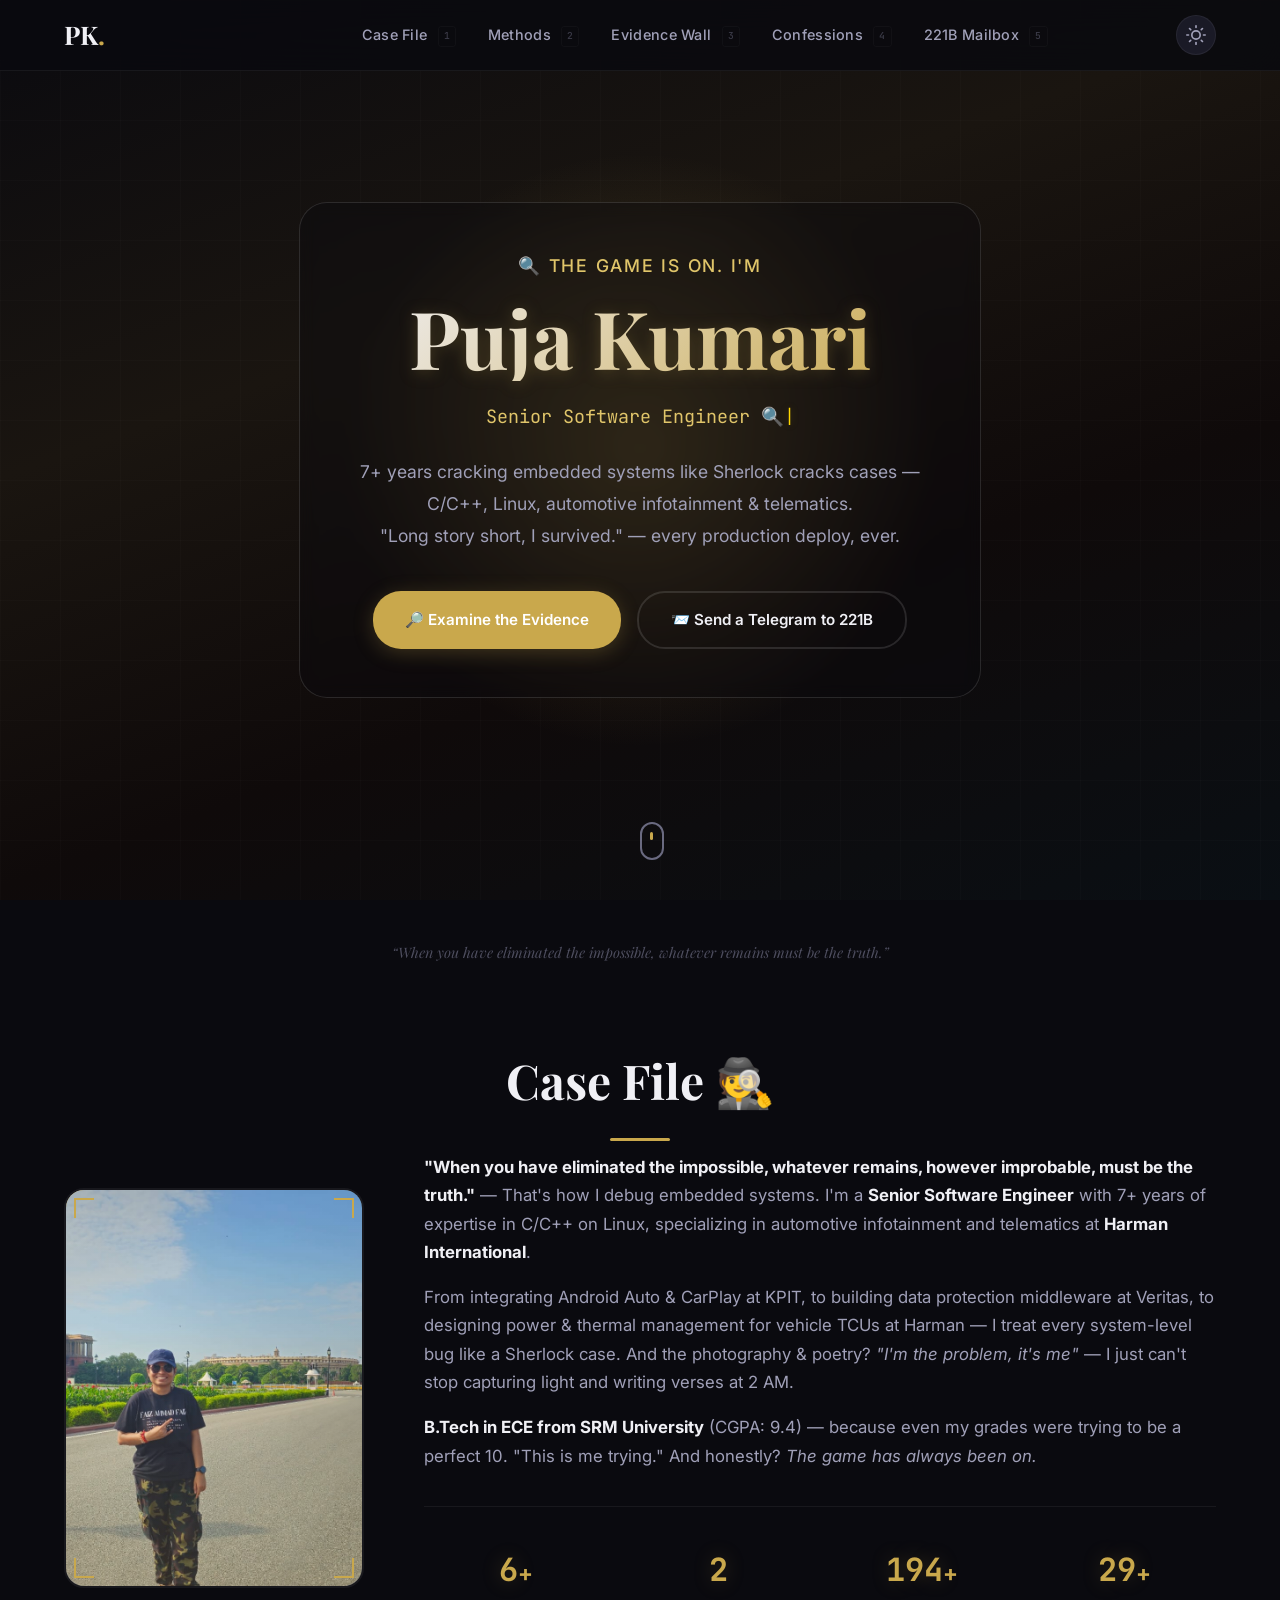
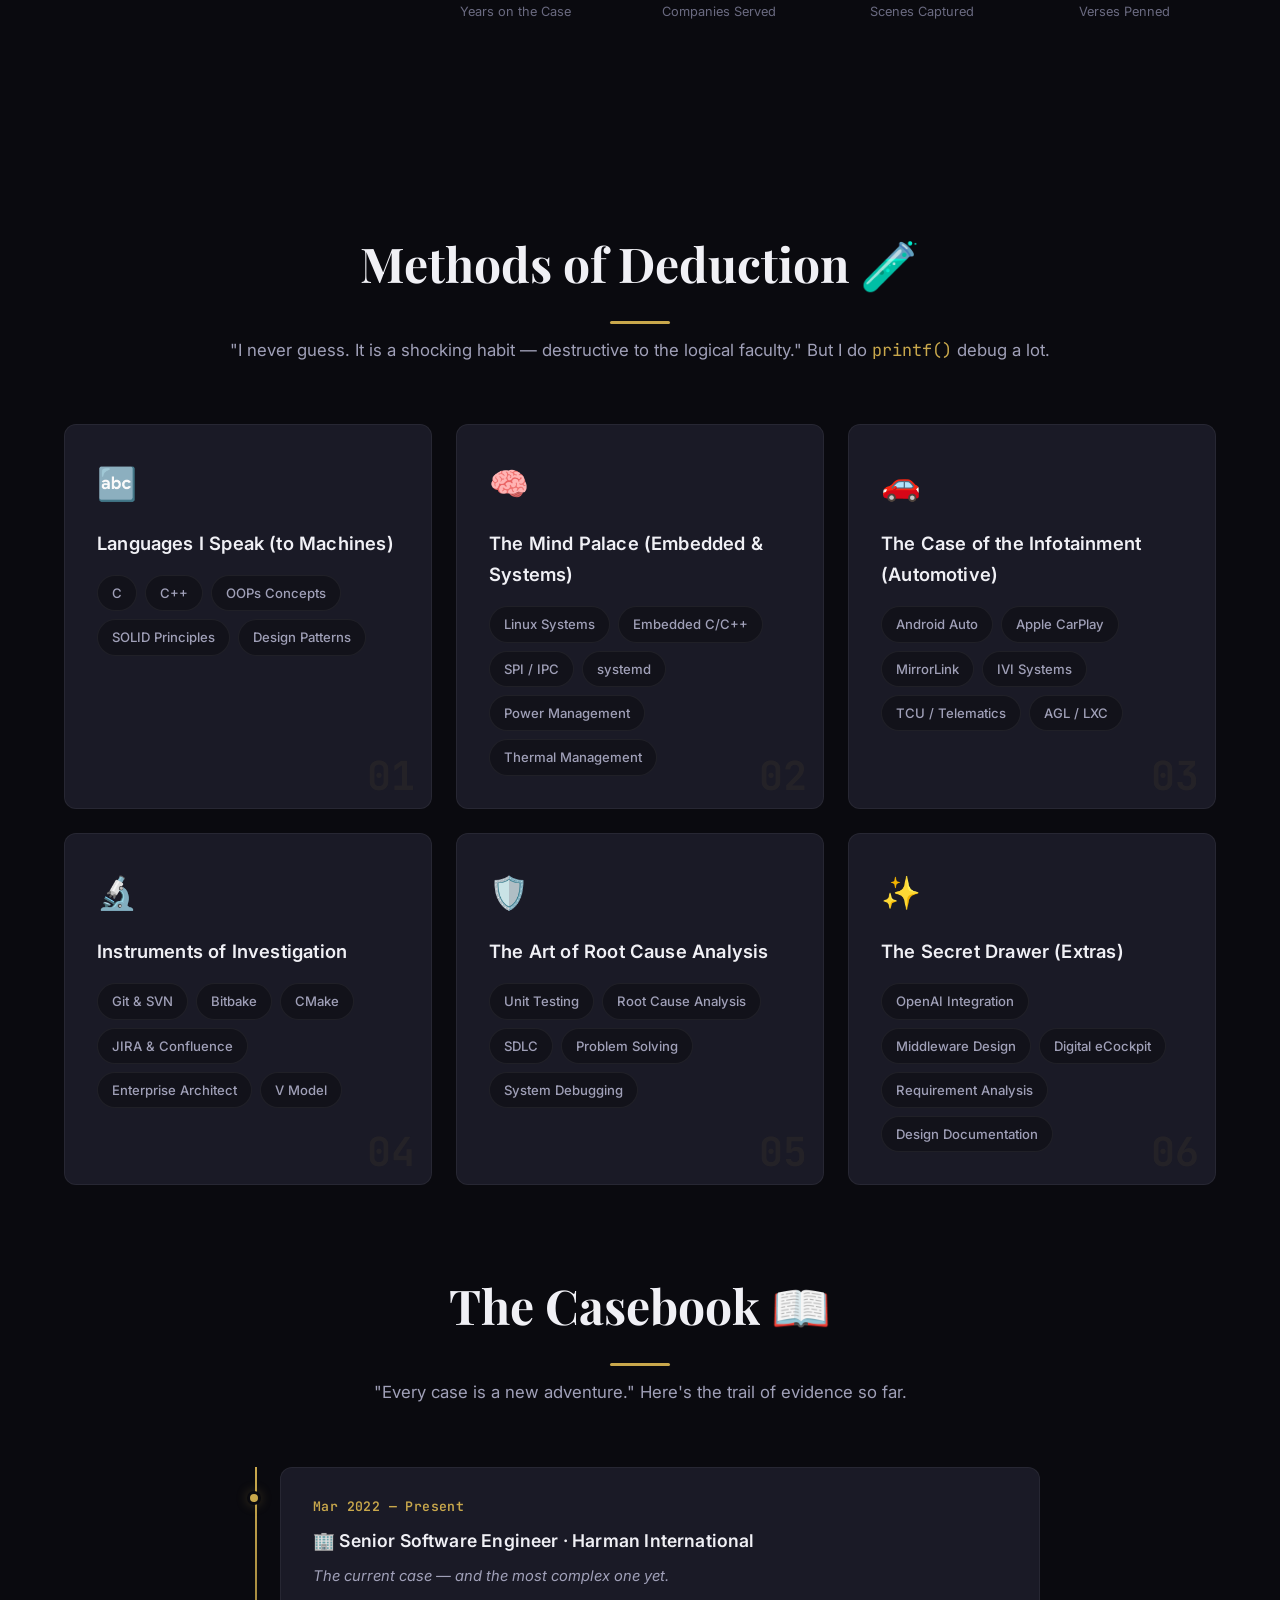
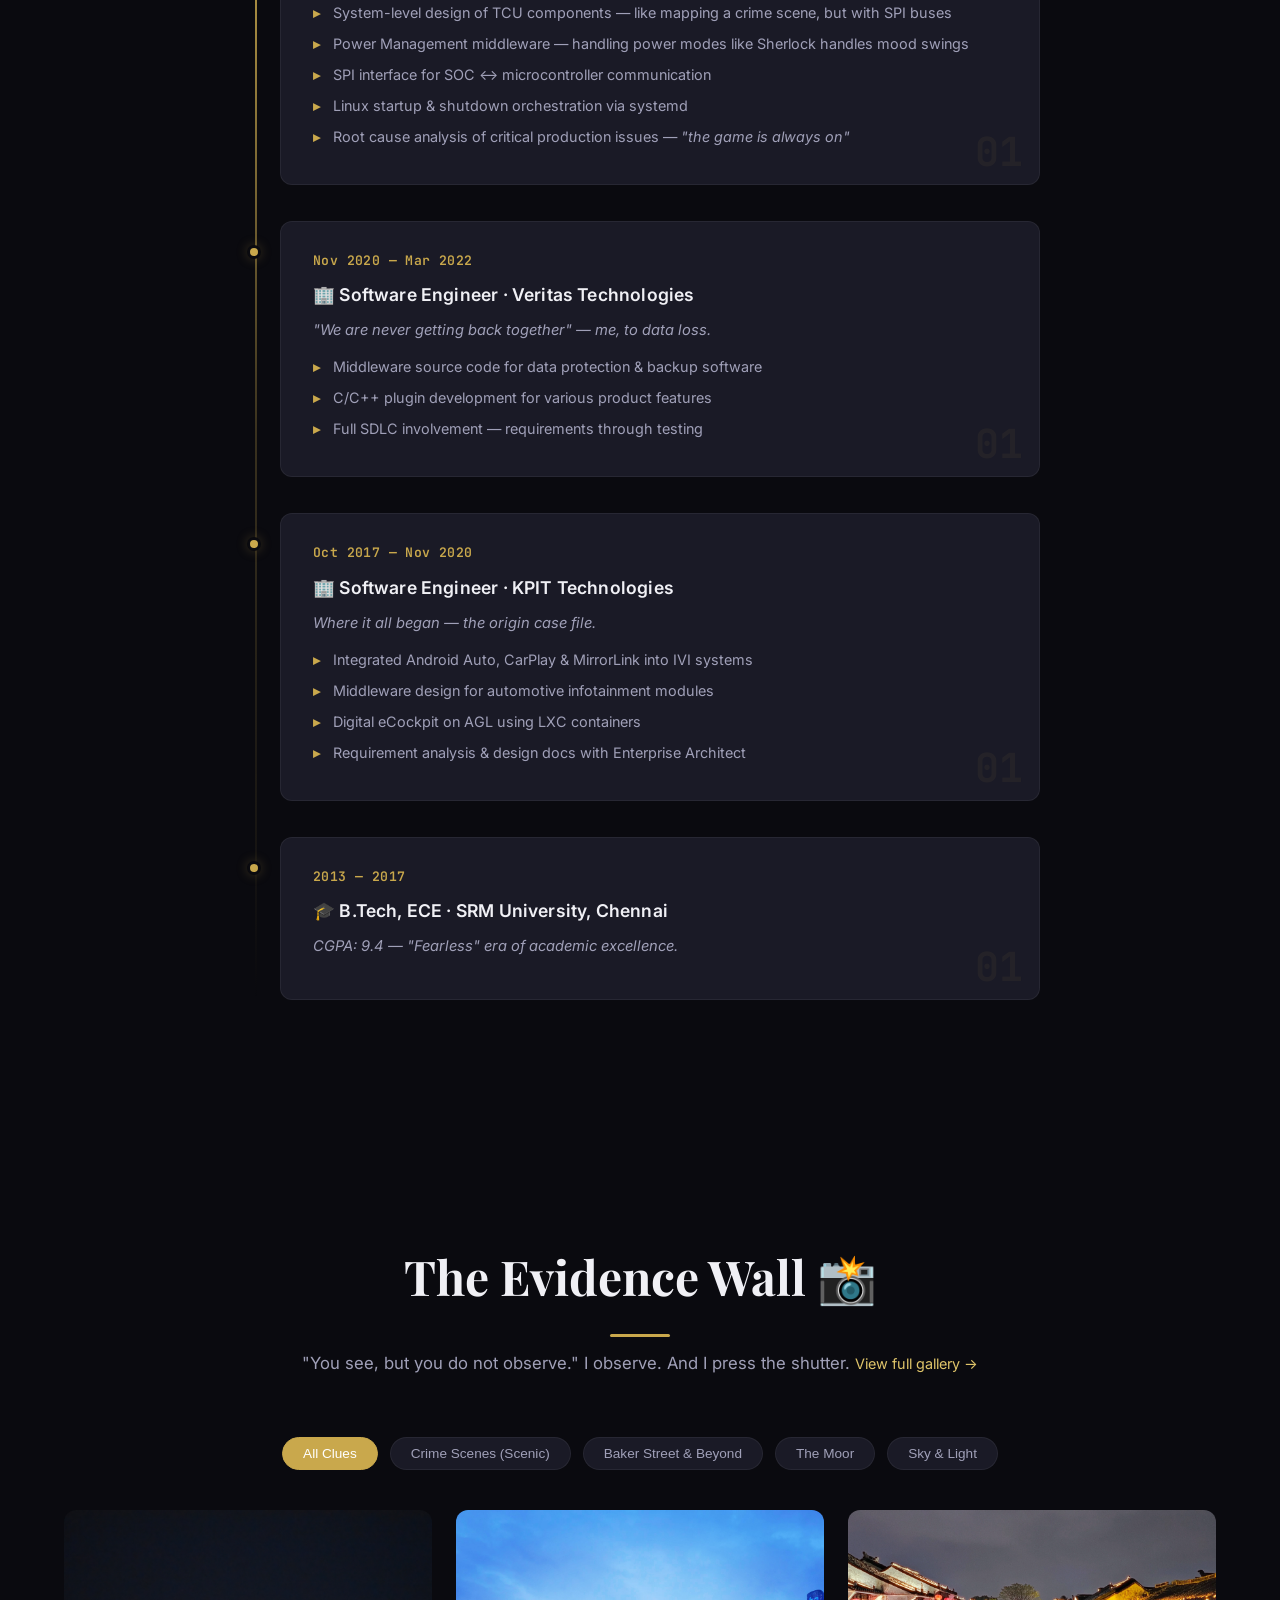
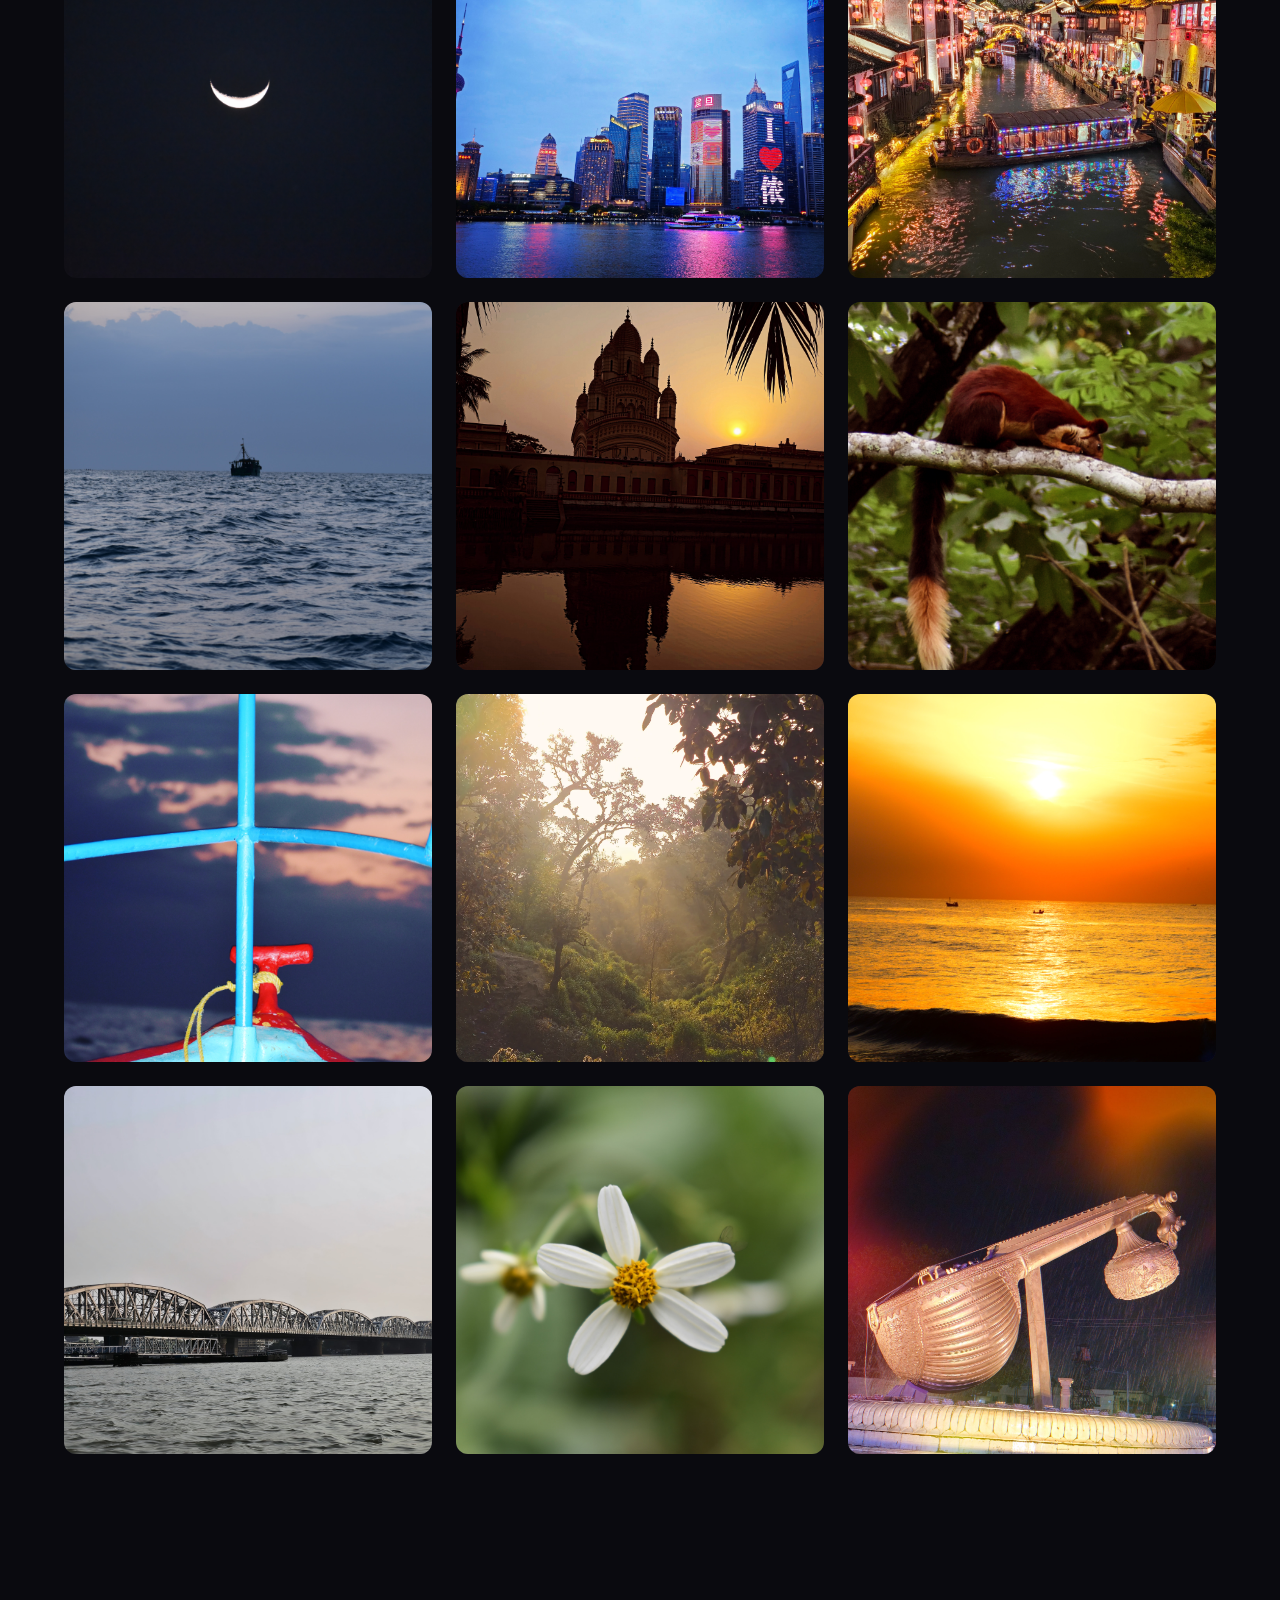
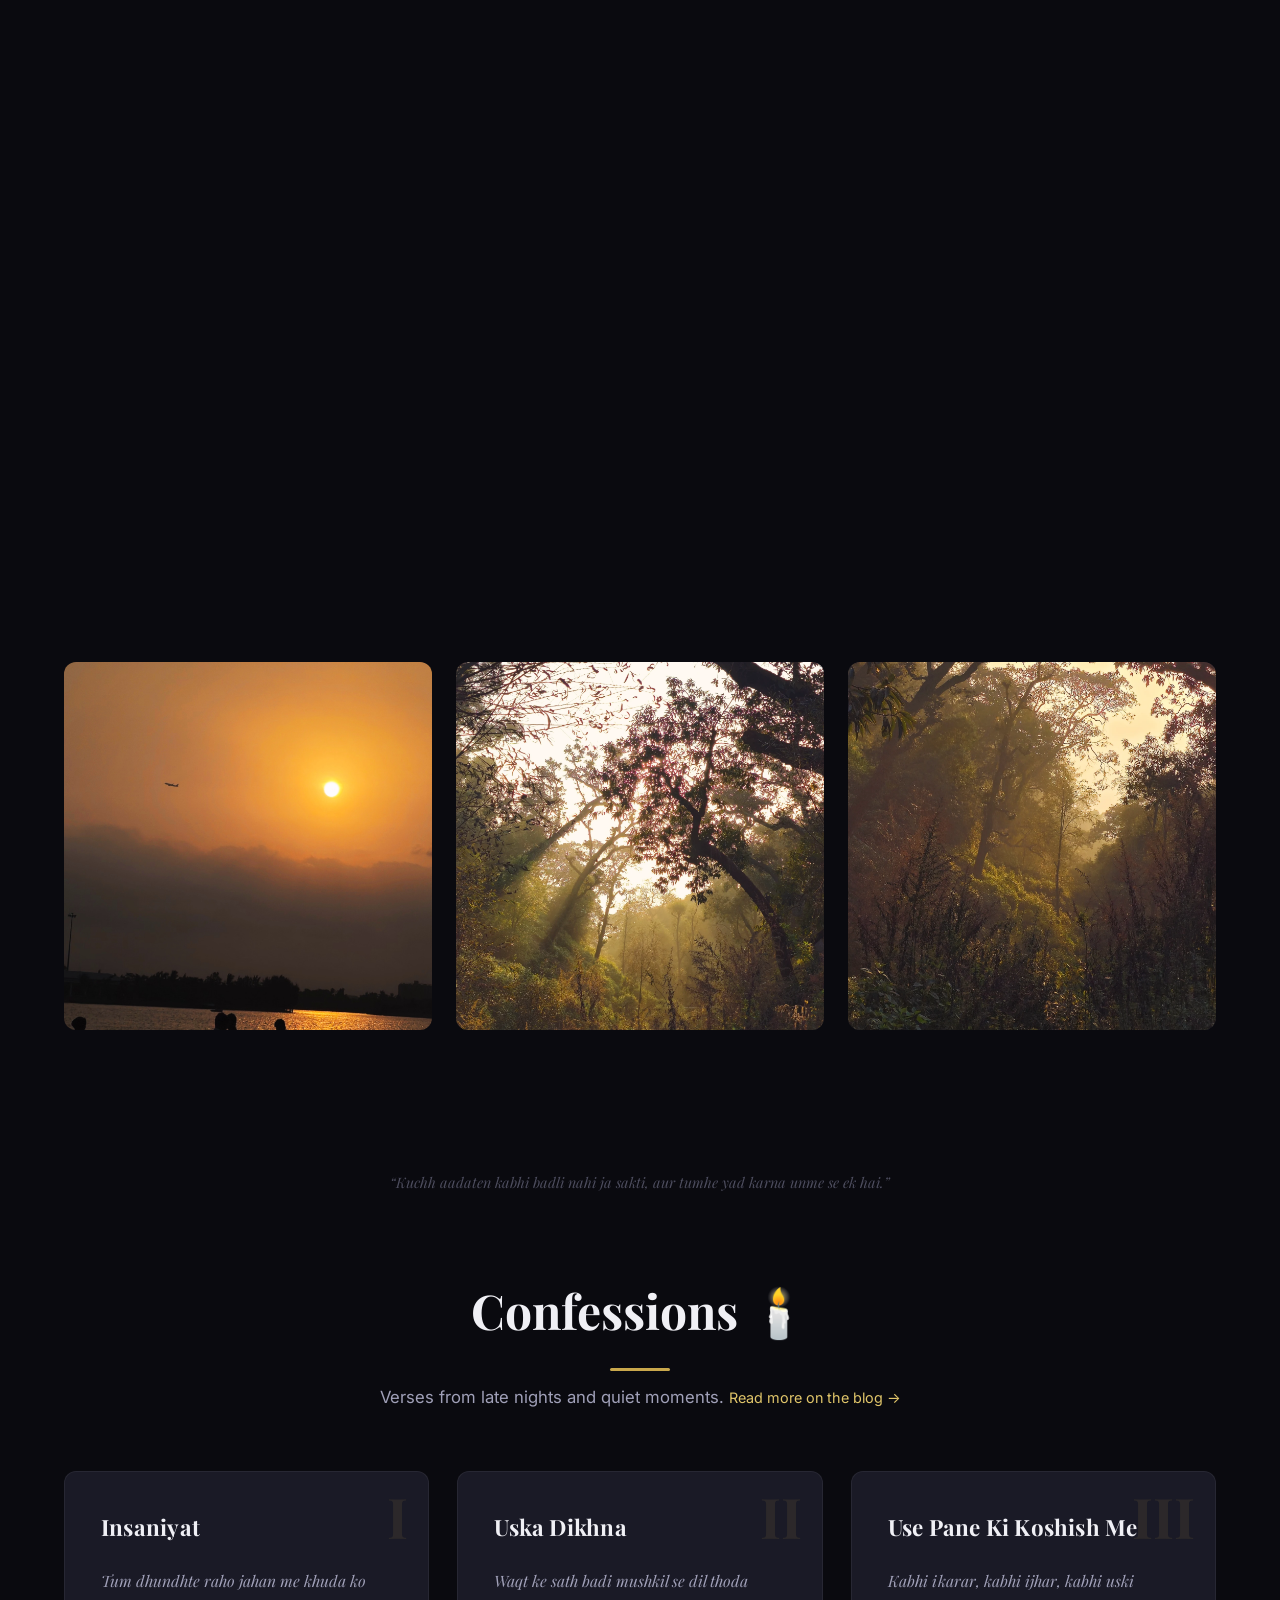
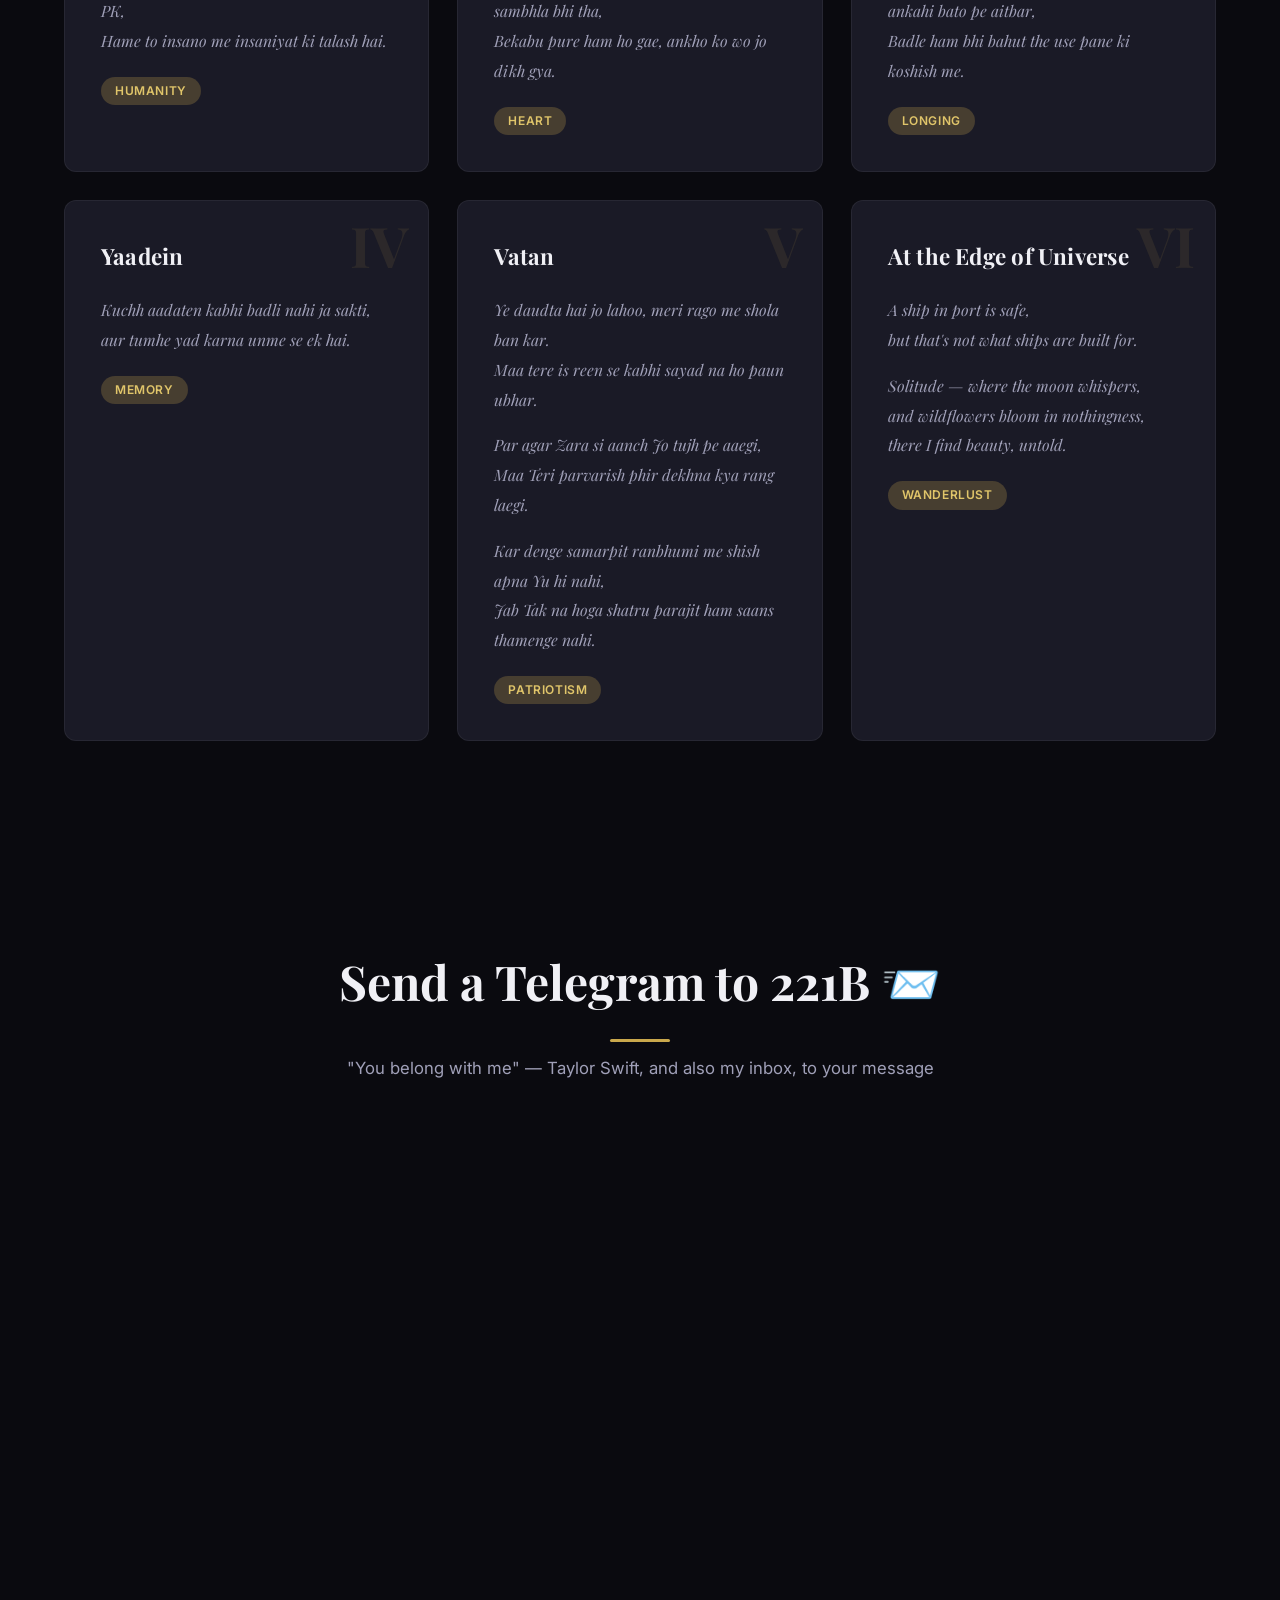
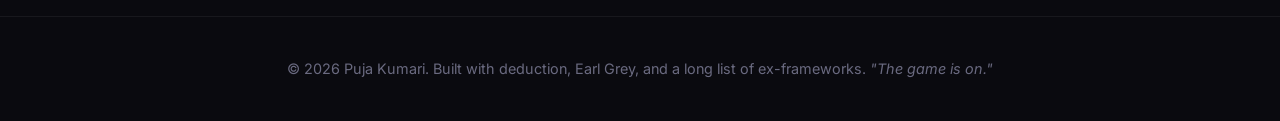
==== commit cfcb80db: "Further Improvements" ====
--- a/index.html
+++ b/index.html
@@ -297,164 +297,206 @@
         <button class="filter-btn" data-filter="landscape">Crime Scenes (Scenic)</button>
         <button class="filter-btn" data-filter="street">Baker Street & Beyond</button>
         <button class="filter-btn" data-filter="nature">The Moor</button>
-        <button class="filter-btn" data-filter="abstract">Mind Palace Visions</button>
+        <button class="filter-btn" data-filter="sky">Sky & Light</button>
       </div>
 
       <div class="gallery-grid">
-        <!-- Featured "All Clues" Photos - shown when "All" is selected -->
+        <!-- ═══ Featured "All Clues" — shown when "All" is selected (8 best shots) ═══ -->
+
+        <!-- Sky arc of the moon — sky/landscape crossover -->
+        <div class="gallery-item" data-category="all sky">
+          <img src="images/1000086734.jpg" alt="Moon Arc" loading="lazy" />
+          <div class="gallery-overlay">
+            <h4>Moon Arc</h4>
+            <p>The night sky draws its bow</p>
+          </div>
+        </div>
+
+        <!-- Shanghai Tower from the Bund — architectural landmark -->
         <div class="gallery-item" data-category="all landscape">
-          <img src="images/1000086734.jpg" alt="Majestic Landscape" loading="lazy" />
-          <div class="gallery-overlay">
-            <h4>Majestic Landscape</h4>
-            <p>Where earth meets sky</p>
-          </div>
-        </div>
+          <img src="images/1000059189.jpg" alt="Shanghai Tower from the Bund" loading="lazy" />
+          <div class="gallery-overlay">
+            <h4>Shanghai from the Bund</h4>
+            <p>Skyline that touches clouds</p>
+          </div>
+        </div>
+
+        <!-- Shantang Street, Suzhou — historic street photography -->
+        <div class="gallery-item" data-category="all street">
+          <img src="images/1000105431.webp" alt="Shantang Street, Suzhou" loading="lazy" />
+          <div class="gallery-overlay">
+            <h4>Shantang Street</h4>
+            <p>Suzhou, China — where time stands still</p>
+          </div>
+        </div>
+
+        <!-- Sea at morning with a boat — seascape -->
+        <div class="gallery-item" data-category="all landscape">
+          <img src="images/1000008219.jpg" alt="Sea at Morning" loading="lazy" />
+          <div class="gallery-overlay">
+            <h4>Sea at Morning</h4>
+            <p>"Daylight, I only see daylight"</p>
+          </div>
+        </div>
+
+        <!-- Dakshineswar Kali Temple at sunset — iconic street/cultural -->
+        <div class="gallery-item" data-category="all street">
+          <img src="images/1000083340.jpg" alt="Dakshineswar Kali Temple at Sunset" loading="lazy" />
+          <div class="gallery-overlay">
+            <h4>Dakshineswar at Dusk</h4>
+            <p>Kolkata's soul, gilded by the setting sun</p>
+          </div>
+        </div>
+
+        <!-- Squirrel on tree branch — wildlife -->
         <div class="gallery-item" data-category="all nature">
-          <img src="images/1000059189.jpg" alt="Solitude" loading="lazy" />
-          <div class="gallery-overlay">
-            <h4>Solitude</h4>
-            <p>Where the moon whispers</p>
-          </div>
-        </div>
-        <div class="gallery-item" data-category="all abstract">
-          <img src="images/1000105431.webp" alt="Divine" loading="lazy" />
-          <div class="gallery-overlay">
-            <h4>Divine</h4>
-            <p>Goddess Saraswati</p>
-          </div>
-        </div>
+          <img src="images/1000135410.webp" alt="Squirrel on Branch" loading="lazy" />
+          <div class="gallery-overlay">
+            <h4>The Little Observer</h4>
+            <p>Every creature has a story</p>
+          </div>
+        </div>
+
+        <!-- Indian Ocean from boat — open seascape -->
         <div class="gallery-item" data-category="all landscape">
-          <img src="images/1000008219.jpg" alt="Golden Hour" loading="lazy" />
-          <div class="gallery-overlay">
-            <h4>Golden Hour</h4>
-            <p>"Daylight, I only see daylight"</p>
-          </div>
-        </div>
-        <div class="gallery-item" data-category="all street">
-          <img src="images/1000086736.jpg" alt="Urban Waters" loading="lazy" />
-          <div class="gallery-overlay">
-            <h4>Urban Waters</h4>
-            <p>City meets nature</p>
-          </div>
-        </div>
+          <img src="images/1000008751.jpg" alt="Indian Ocean from the Bow" loading="lazy" />
+          <div class="gallery-overlay">
+            <h4>Indian Ocean</h4>
+            <p>A ship in harbour is safe — but that's not what ships are for</p>
+          </div>
+        </div>
+
+        <!-- Sunrays falling in jungle — golden light -->
         <div class="gallery-item" data-category="all nature">
+          <img src="images/1000099188.jpg" alt="Golden Rays in the Jungle" loading="lazy" />
+          <div class="gallery-overlay">
+            <h4>Cathedral of Light</h4>
+            <p>When the jungle becomes a temple</p>
+          </div>
+        </div>
+
+        <!-- ═══ Crime Scenes (Scenic / Landscape) — shown only under "landscape" filter ═══ -->
+
+        <!-- Sunrise at sea -->
+        <div class="gallery-item" data-category="landscape">
+          <img src="images/1000008218.jpg" alt="Sunrise at Sea" loading="lazy" />
+          <div class="gallery-overlay">
+            <h4>Sunrise at Sea</h4>
+            <p>The world wakes in fire and gold</p>
+          </div>
+        </div>
+
+        <!-- Bridge at Kolkata over the Ganges -->
+        <div class="gallery-item" data-category="landscape">
+          <img src="images/1000082922.jpg" alt="Bridge over the Ganges, Kolkata" loading="lazy" />
+          <div class="gallery-overlay">
+            <h4>Over the Ganges</h4>
+            <p>Howrah's iron spine, Kolkata</p>
+          </div>
+        </div>
+
+        <!-- Botanical Wonder (leaf detail) -->
+        <div class="gallery-item" data-category="landscape">
           <img src="images/1000008752.jpg" alt="Botanical Wonder" loading="lazy" />
           <div class="gallery-overlay">
             <h4>Botanical Wonder</h4>
             <p>Life finds a way</p>
           </div>
         </div>
-        <div class="gallery-item" data-category="all abstract">
-          <img src="images/1000135410.webp" alt="Sacred Art" loading="lazy" />
-          <div class="gallery-overlay">
-            <h4>Sacred Art</h4>
-            <p>Cultural reverence</p>
-          </div>
-        </div>
-        <div class="gallery-item" data-category="all landscape">
-          <img src="images/1000008751.jpg" alt="Ocean View" loading="lazy" />
-          <div class="gallery-overlay">
-            <h4>Indian Ocean</h4>
-            <p>A ship in port is safe...</p>
-          </div>
-        </div>
-        
-        <!-- Additional Landscape Photos (shown only when "Crime Scenes" filter is active) -->
-        <div class="gallery-item" data-category="landscape">
-          <img src="images/1000008218.jpg" alt="Vast Horizons" loading="lazy" />
-          <div class="gallery-overlay">
-            <h4>Vast Horizons</h4>
-            <p>The edge of universe</p>
-          </div>
-        </div>
-        
-        <!-- Additional Street Photography (shown only when "Baker Street" filter is active) -->
+
+        <!-- ═══ Baker Street & Beyond (Street / Architecture) — shown only under "street" filter ═══ -->
+
+        <!-- Violin / veena structure from Ayodhya -->
         <div class="gallery-item" data-category="street">
-          <img src="images/1000082575.jpg" alt="City Architecture" loading="lazy" />
-          <div class="gallery-overlay">
-            <h4>City Architecture</h4>
-            <p>Urban structures and light</p>
-          </div>
-        </div>
-        <div class="gallery-item" data-category="street">
-          <img src="images/1000083340.jpg" alt="Night Chronicles" loading="lazy" />
-          <div class="gallery-overlay">
-            <h4>Night Chronicles</h4>
-            <p>After dark adventures</p>
-          </div>
-        </div>
-        
-        <!-- Additional Nature Photography (shown only when "The Moor" filter is active) -->
+          <img src="images/1000031994.jpg" alt="Veena Structure, Ayodhya" loading="lazy" />
+          <div class="gallery-overlay">
+            <h4>Strings of Ayodhya</h4>
+            <p>Where faith and art become one</p>
+          </div>
+        </div>
+
+        <!-- Full Moon in sky -->
+        <div class="gallery-item" data-category="sky">
+          <img src="images/1000086736.jpg" alt="Full Moon" loading="lazy" />
+          <div class="gallery-overlay">
+            <h4>Full Moon</h4>
+            <p>"Long story short, I survived"</p>
+          </div>
+        </div>
+
+        <!-- ═══ The Moor (Nature / Wildlife) — shown only under "nature" filter ═══ -->
+
+        <!-- Leaf detail — macro -->
         <div class="gallery-item" data-category="nature">
-          <img src="images/1000008750.jpg" alt="Nature's Detail" loading="lazy" />
-          <div class="gallery-overlay">
-            <h4>Nature's Detail</h4>
-            <p>Patterns in organic chaos</p>
-          </div>
-        </div>
+          <img src="images/1000008750.jpg" alt="Leaf — Nature's Blueprint" loading="lazy" />
+          <div class="gallery-overlay">
+            <h4>Nature's Blueprint</h4>
+            <p>Every vein tells a story</p>
+          </div>
+        </div>
+
+        <!-- Single small flower at the lake -->
         <div class="gallery-item" data-category="nature">
-          <img src="images/1000031994.jpg" alt="Flora" loading="lazy" />
-          <div class="gallery-overlay">
-            <h4>Flora</h4>
-            <p>Garden of secrets</p>
-          </div>
-        </div>
+          <img src="images/1000082575.jpg" alt="Lone Flower at the Lake" loading="lazy" />
+          <div class="gallery-overlay">
+            <h4>Lone Bloom</h4>
+            <p>Small and stubborn, like hope</p>
+          </div>
+        </div>
+
+        <!-- Bird sitting on a branch -->
         <div class="gallery-item" data-category="nature">
-          <img src="images/1000046307.jpg" alt="Green Retreat" loading="lazy" />
-          <div class="gallery-overlay">
-            <h4>Green Retreat</h4>
-            <p>Nature's sanctuary</p>
-          </div>
-        </div>
-        
-        <!-- Additional Abstract & Artistic (shown only when "Mind Palace" filter is active) -->
-        <div class="gallery-item" data-category="abstract">
-          <img src="images/1000082922.jpg" alt="Mind Palace Vision" loading="lazy" />
-          <div class="gallery-overlay">
-            <h4>Mind Palace Vision</h4>
-            <p>Patterns in chaos</p>
-          </div>
-        </div>
-        <div class="gallery-item" data-category="abstract">
-          <img src="images/1000099329.webp" alt="Abstract Light" loading="lazy" />
-          <div class="gallery-overlay">
-            <h4>Abstract Light</h4>
-            <p>Deconstructed reality</p>
-          </div>
-        </div>
-        <div class="gallery-item" data-category="abstract">
-          <img src="images/1000082717.jpg" alt="Creative Expression" loading="lazy" />
-          <div class="gallery-overlay">
-            <h4>Creative Expression</h4>
-            <p>Form meets imagination</p>
-          </div>
-        </div>
-        <div class="gallery-item" data-category="abstract">
-          <img src="images/1000099188.jpg" alt="Contemplation" loading="lazy" />
-          <div class="gallery-overlay">
-            <h4>Contemplation</h4>
-            <p>Quiet moments</p>
-          </div>
-        </div>
-        <div class="gallery-item" data-category="abstract">
-          <img src="images/1000099189.jpg" alt="Ethereal" loading="lazy" />
-          <div class="gallery-overlay">
-            <h4>Ethereal</h4>
-            <p>Between worlds</p>
-          </div>
-        </div>
-        <div class="gallery-item" data-category="abstract">
-          <img src="images/1000099190.jpg" alt="Dreamy" loading="lazy" />
-          <div class="gallery-overlay">
-            <h4>Dreamy</h4>
-            <p>Soft focus on reality</p>
-          </div>
-        </div>
-        <div class="gallery-item" data-category="abstract">
-          <img src="images/1000041236.jpg" alt="Portrait Study" loading="lazy" />
-          <div class="gallery-overlay">
-            <h4>Portrait Study</h4>
-            <p>Capturing essence</p>
+          <img src="images/1000046307.jpg" alt="Bird on a Branch" loading="lazy" />
+          <div class="gallery-overlay">
+            <h4>The Perched One</h4>
+            <p>Patience is the art of birds</p>
+          </div>
+        </div>
+
+        <!-- Flower in macro -->
+        <div class="gallery-item" data-category="nature">
+          <img src="images/1000041236.jpg" alt="Flower — Macro" loading="lazy" />
+          <div class="gallery-overlay">
+            <h4>Bloom, Close</h4>
+            <p>The universe in a petal</p>
+          </div>
+        </div>
+
+        <!-- Single bare tree, sunset sky -->
+        <div class="gallery-item" data-category="nature sky">
+          <img src="images/1000099329.webp" alt="Bare Tree at Sunset" loading="lazy" />
+          <div class="gallery-overlay">
+            <h4>The Last Stand</h4>
+            <p>Stripped bare, still beautiful</p>
+          </div>
+        </div>
+
+        <!-- ═══ Mind Palace Visions (Sky / Light) — shown only under "sky" filter ═══ -->
+
+        <!-- Sunset and plane at lake -->
+        <div class="gallery-item" data-category="sky">
+          <img src="images/1000082717.jpg" alt="Sunset and Plane over the Lake" loading="lazy" />
+          <div class="gallery-overlay">
+            <h4>Departure at Dusk</h4>
+            <p>Somewhere between here and there</p>
+          </div>
+        </div>
+
+        <!-- Sunrays on trees in jungle -->
+        <div class="gallery-item" data-category="sky nature">
+          <img src="images/1000099189.jpg" alt="Sunrays on Trees in the Jungle" loading="lazy" />
+          <div class="gallery-overlay">
+            <h4>The Golden Hour Forest</h4>
+            <p>Light that makes you believe</p>
+          </div>
+        </div>
+
+        <!-- Sunrays in jungle (third one) -->
+        <div class="gallery-item" data-category="sky nature">
+          <img src="images/1000099190.jpg" alt="Sunrays in the Jungle" loading="lazy" />
+          <div class="gallery-overlay">
+            <h4>Through the Canopy</h4>
+            <p>Chasing light between the leaves</p>
           </div>
         </div>
       </div>
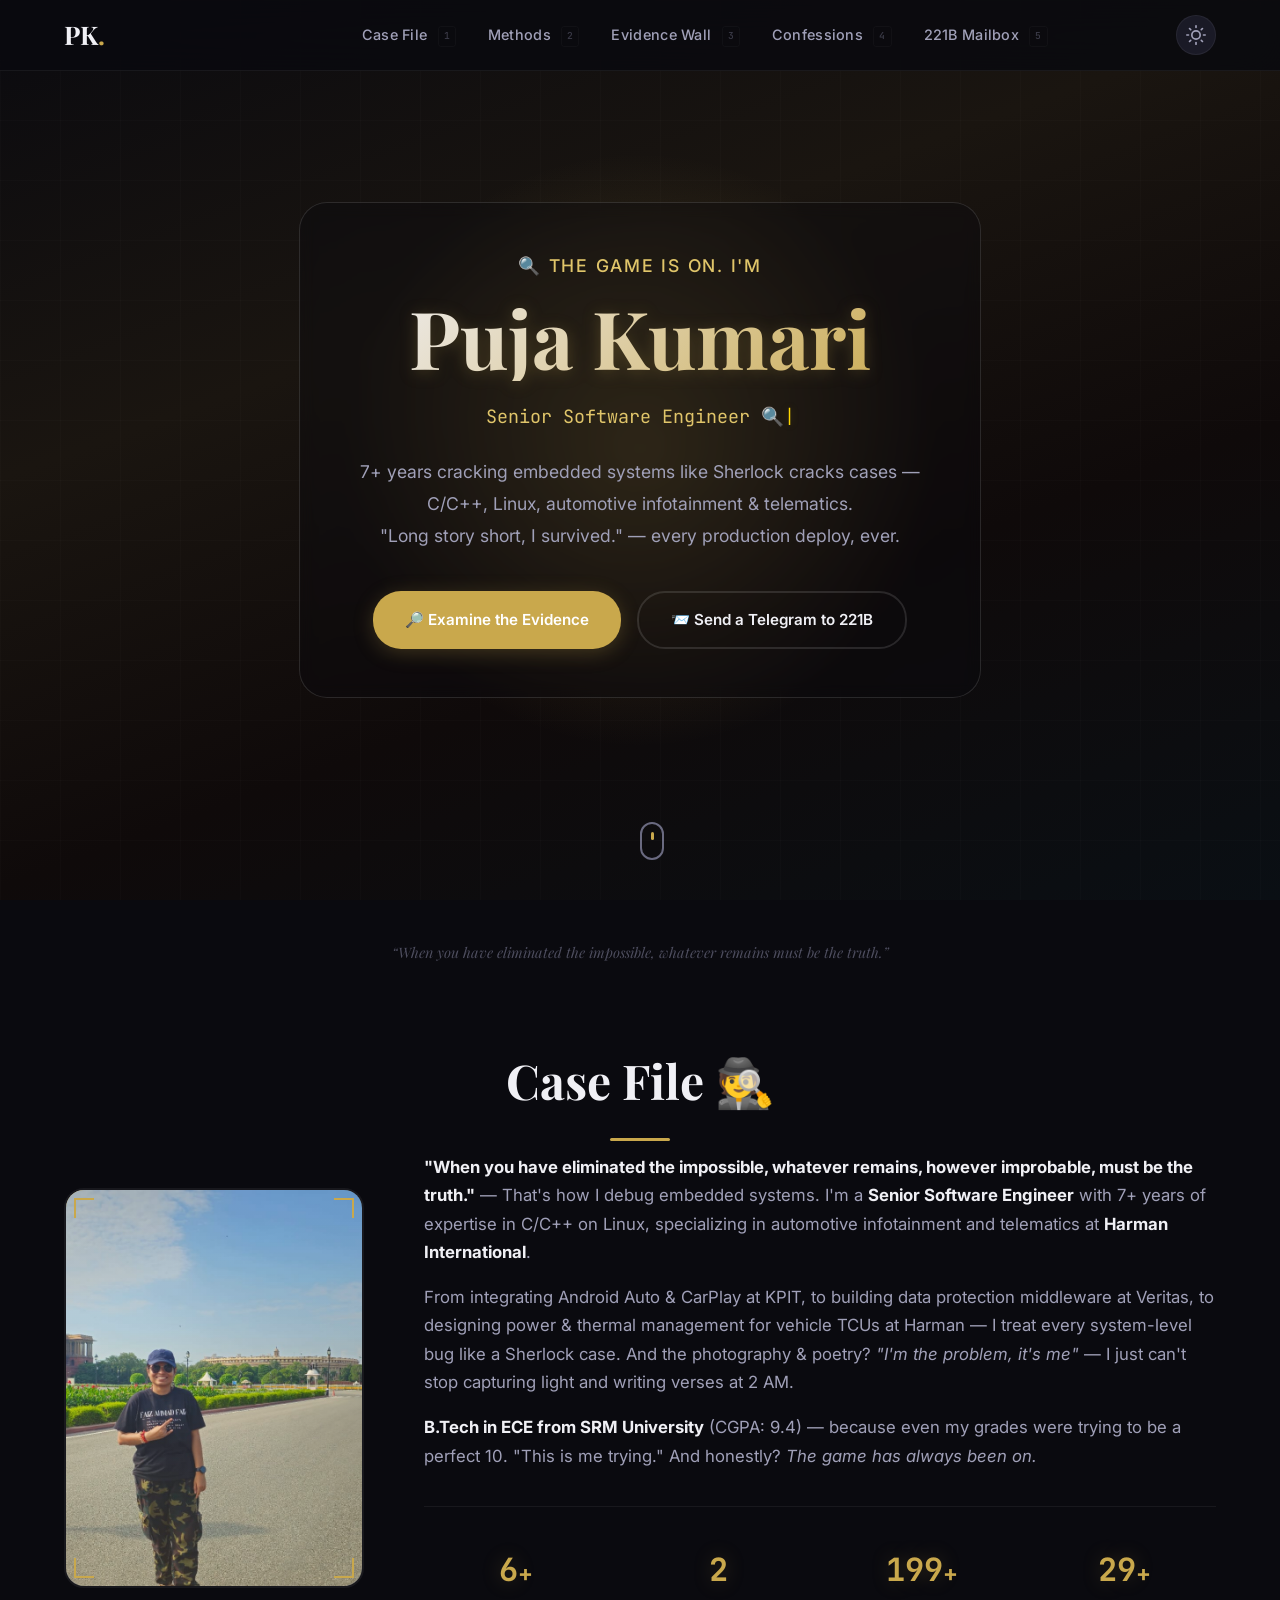
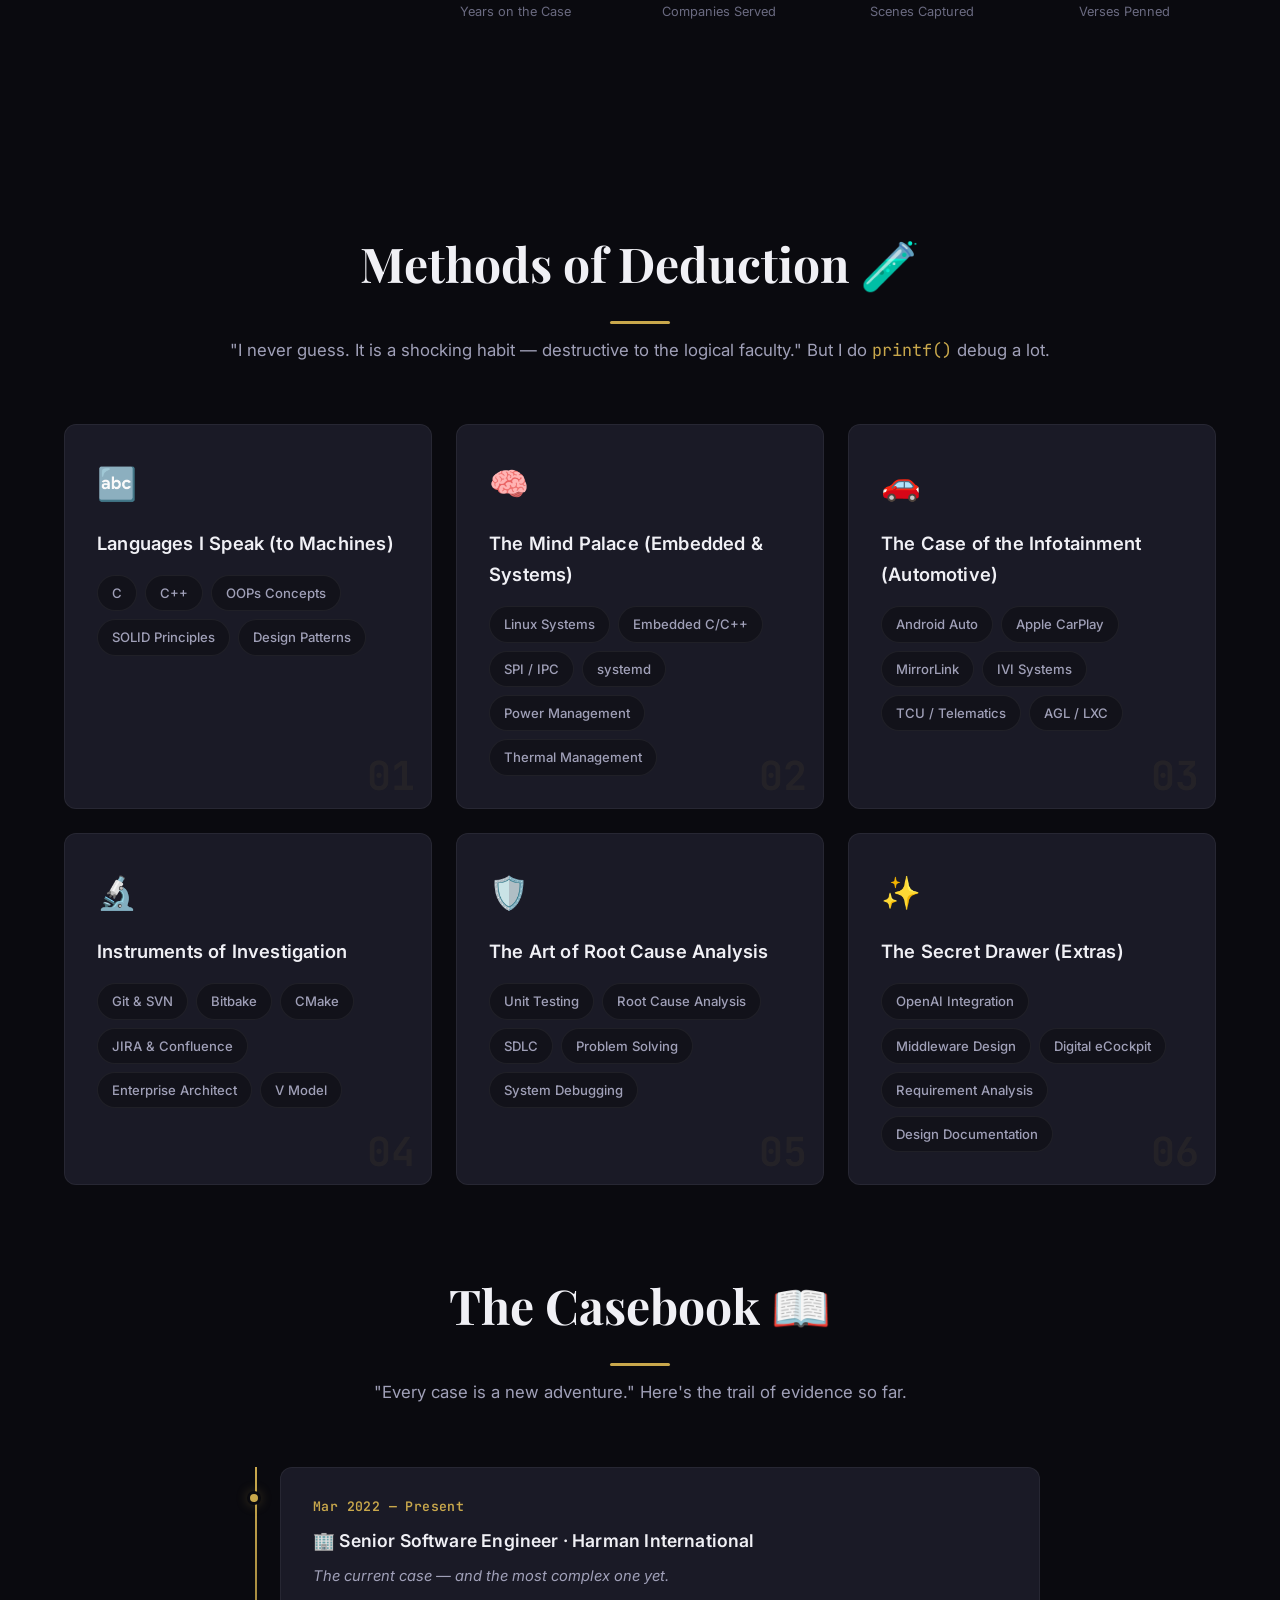
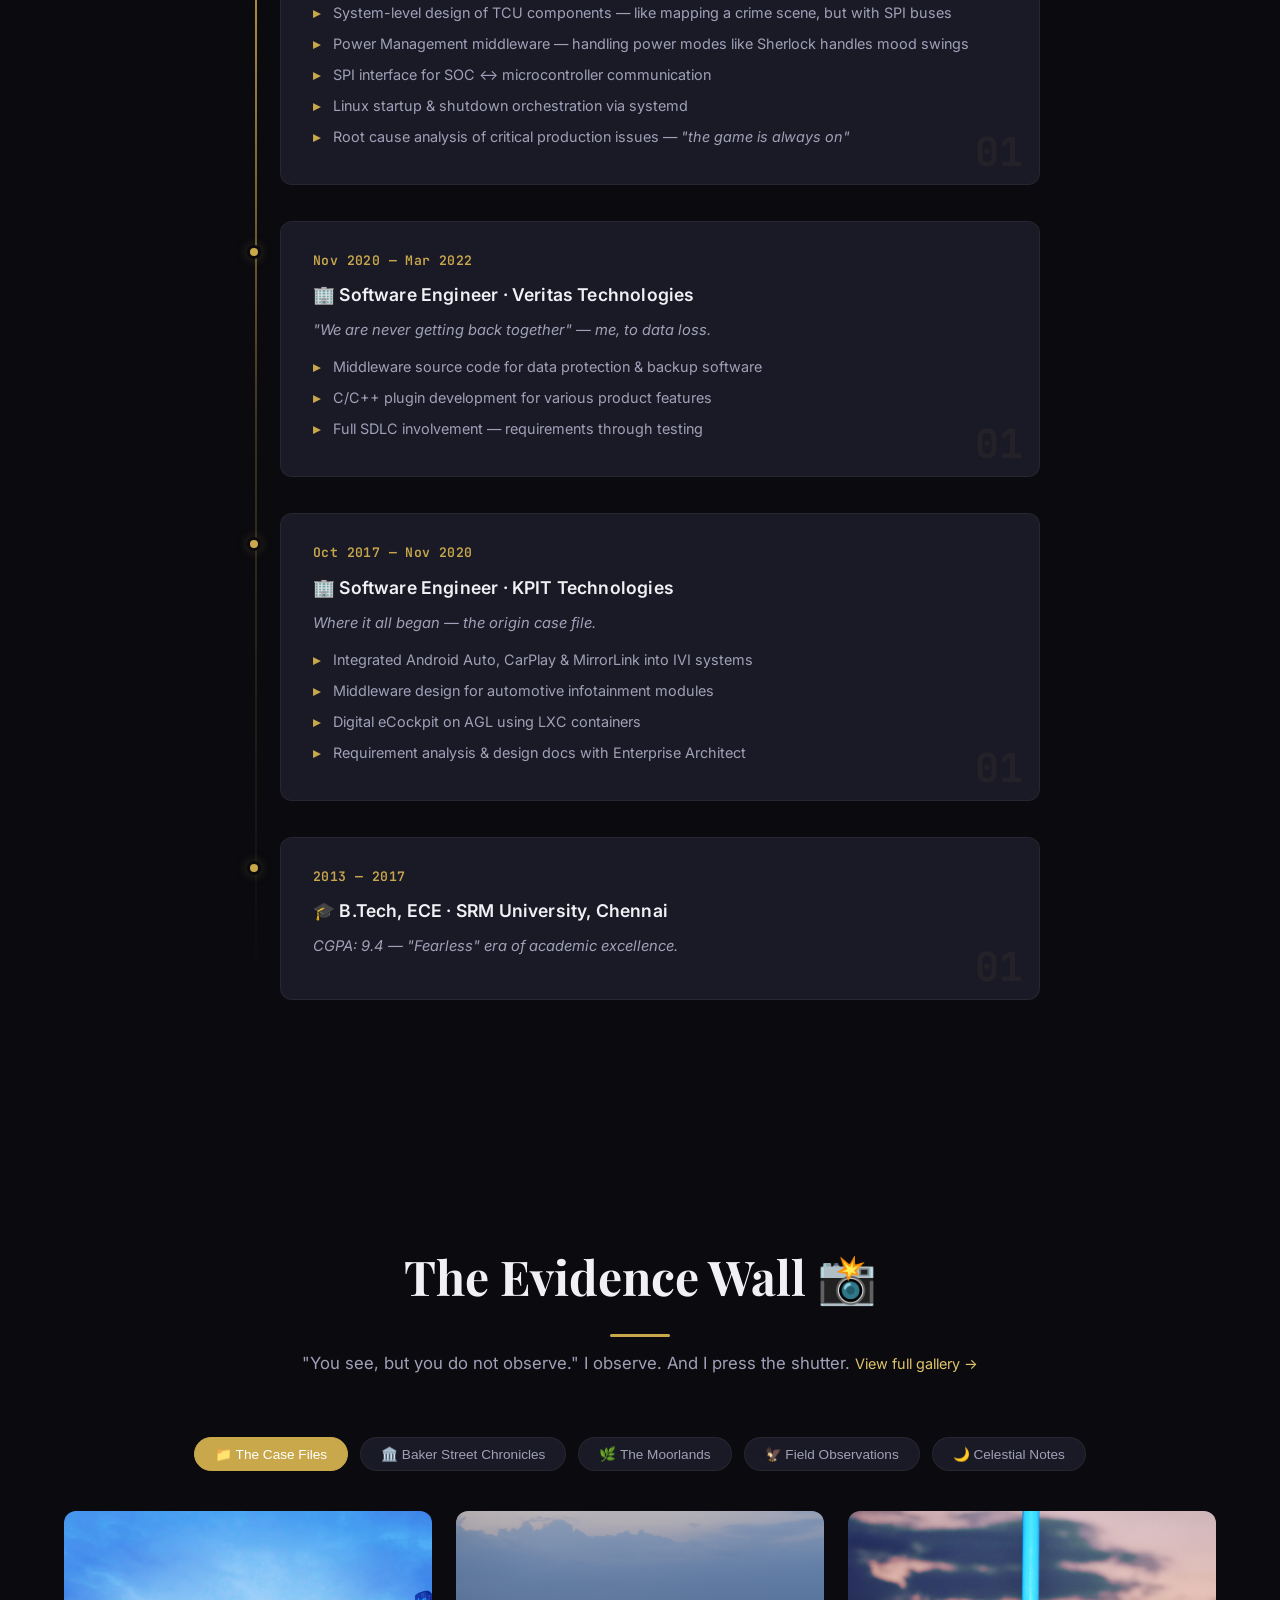
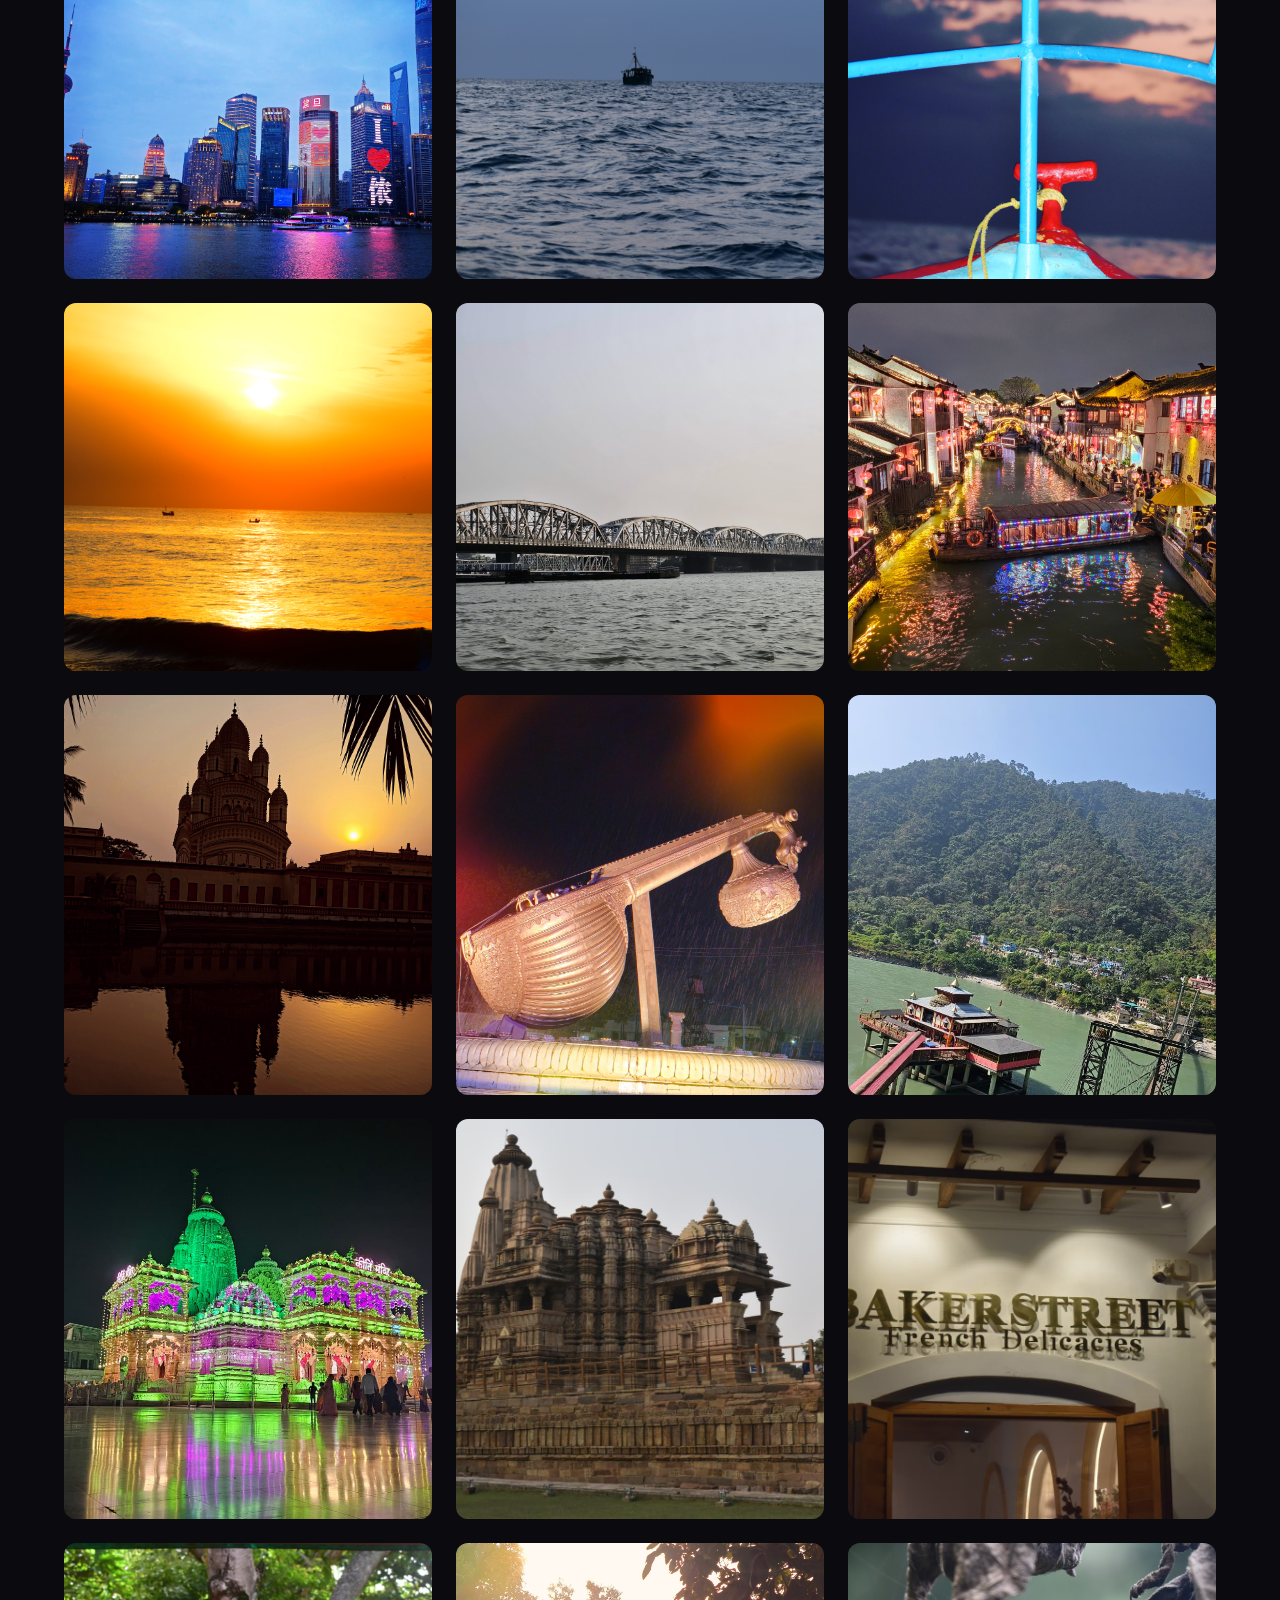
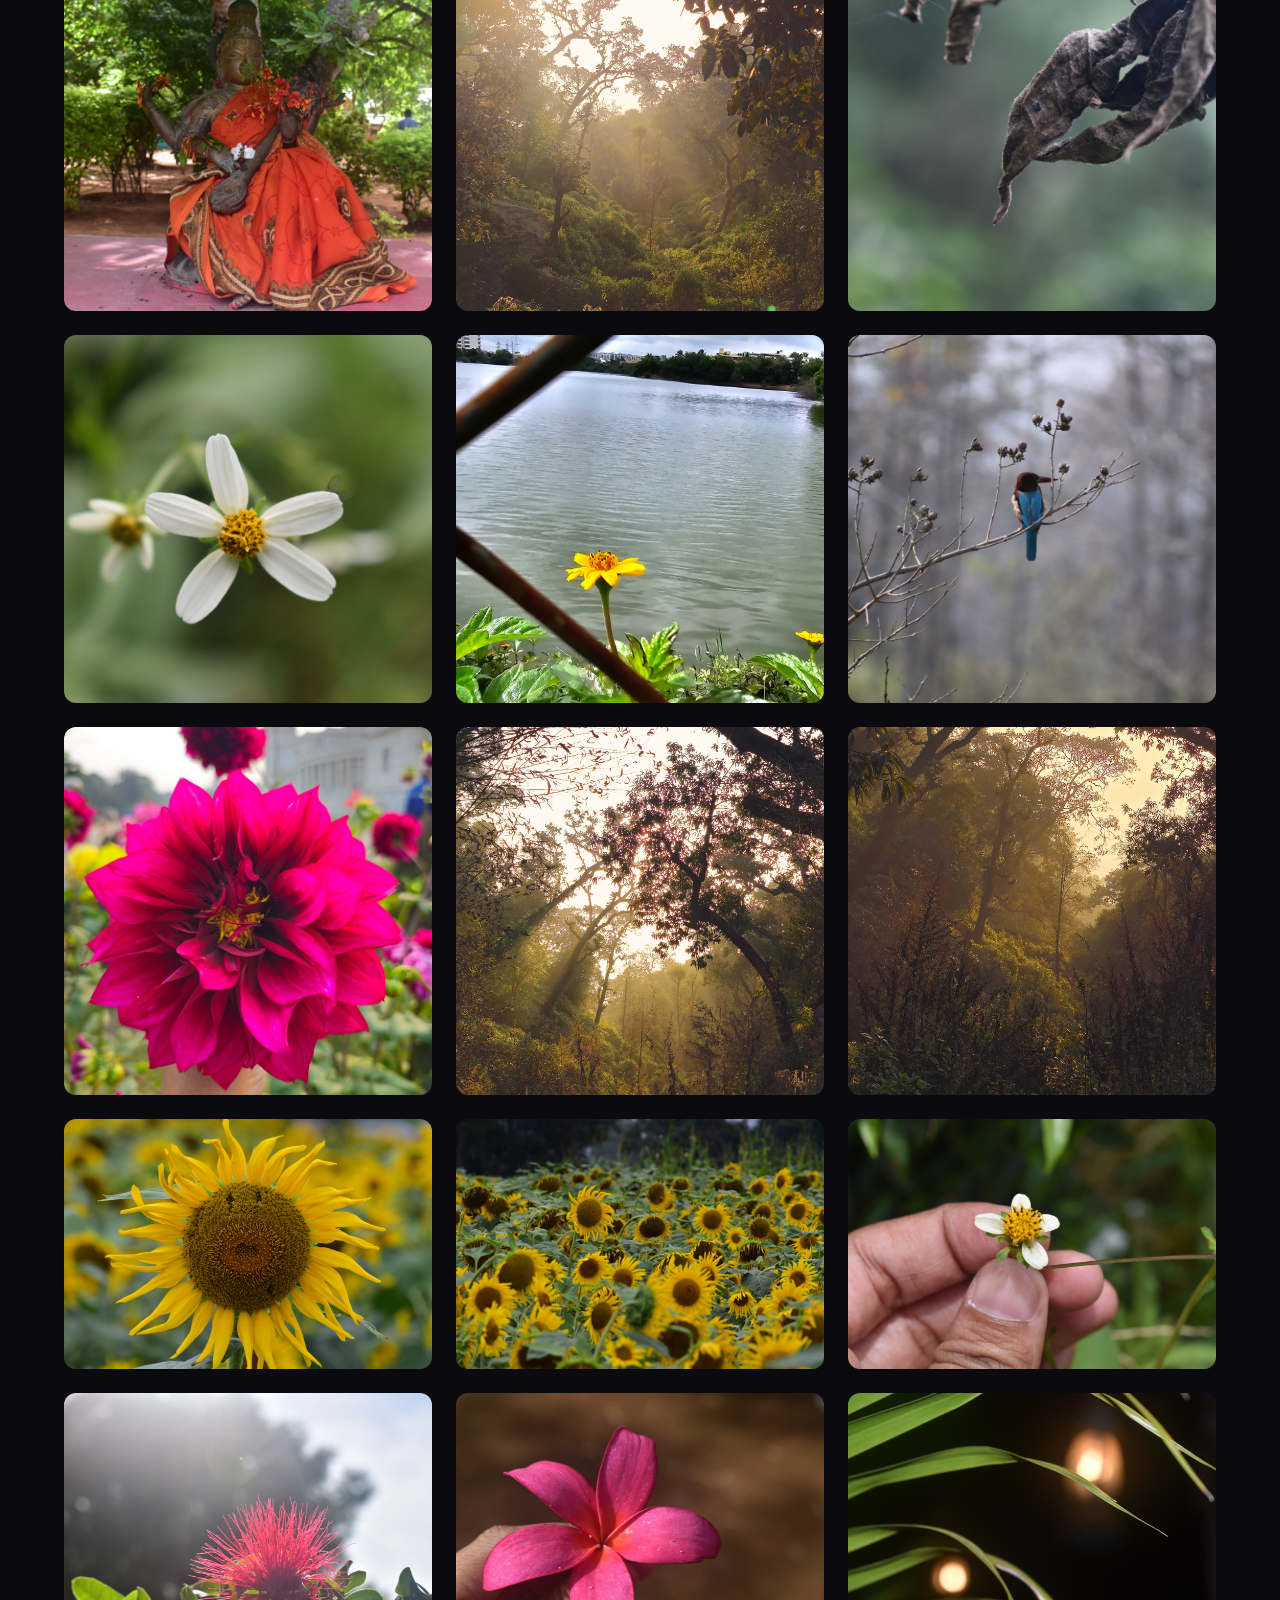
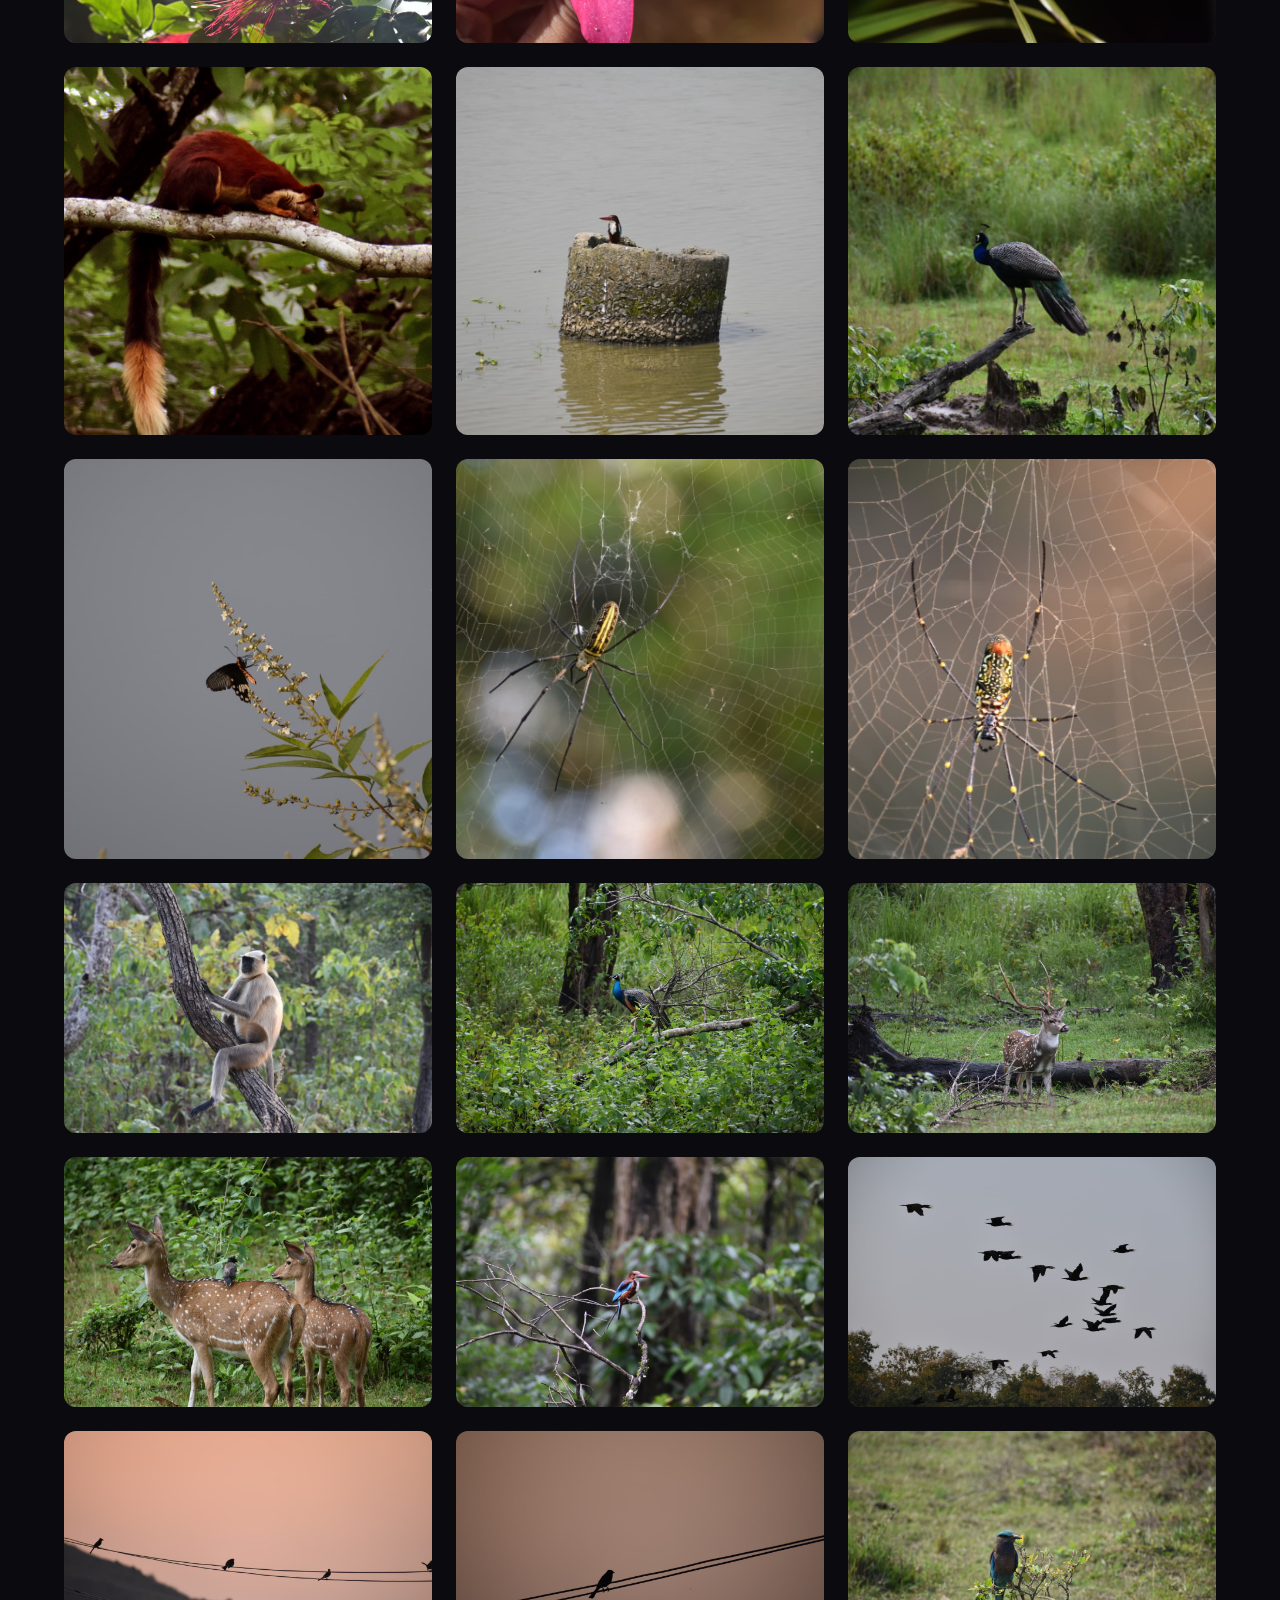
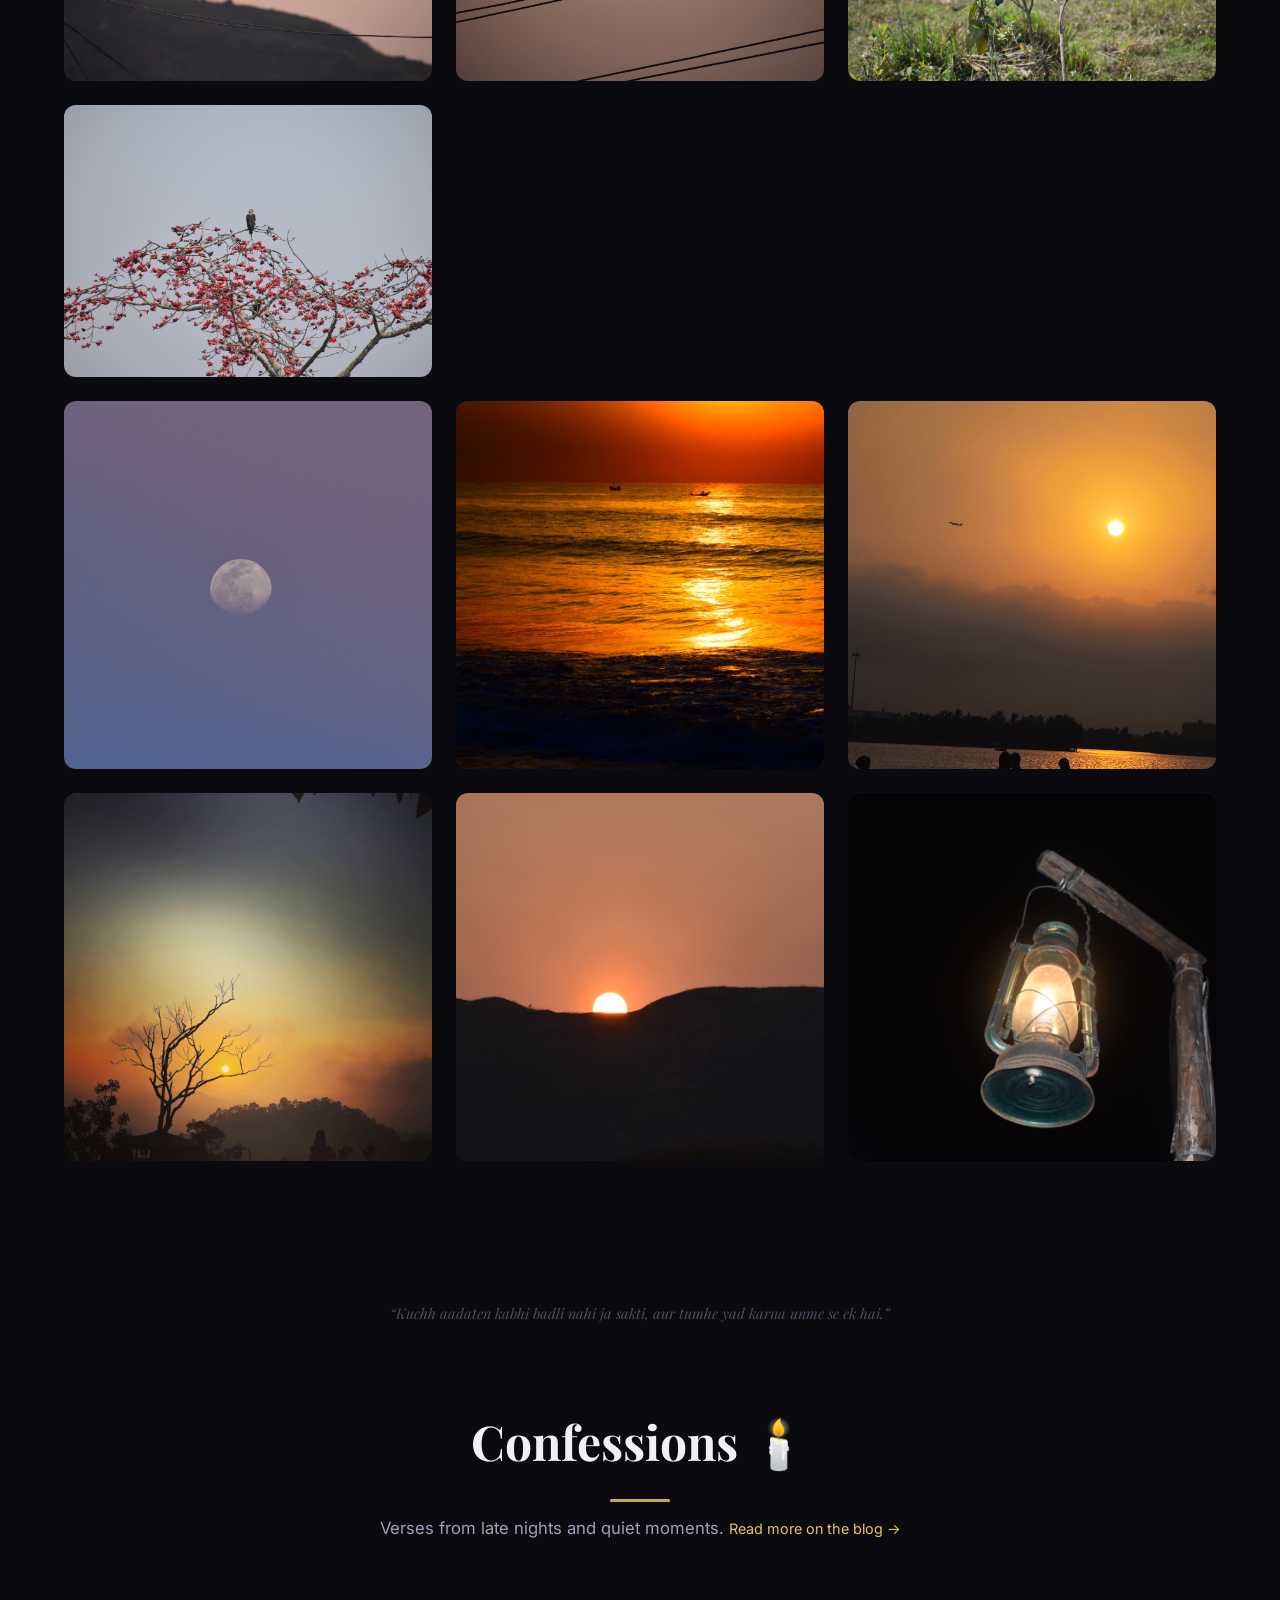
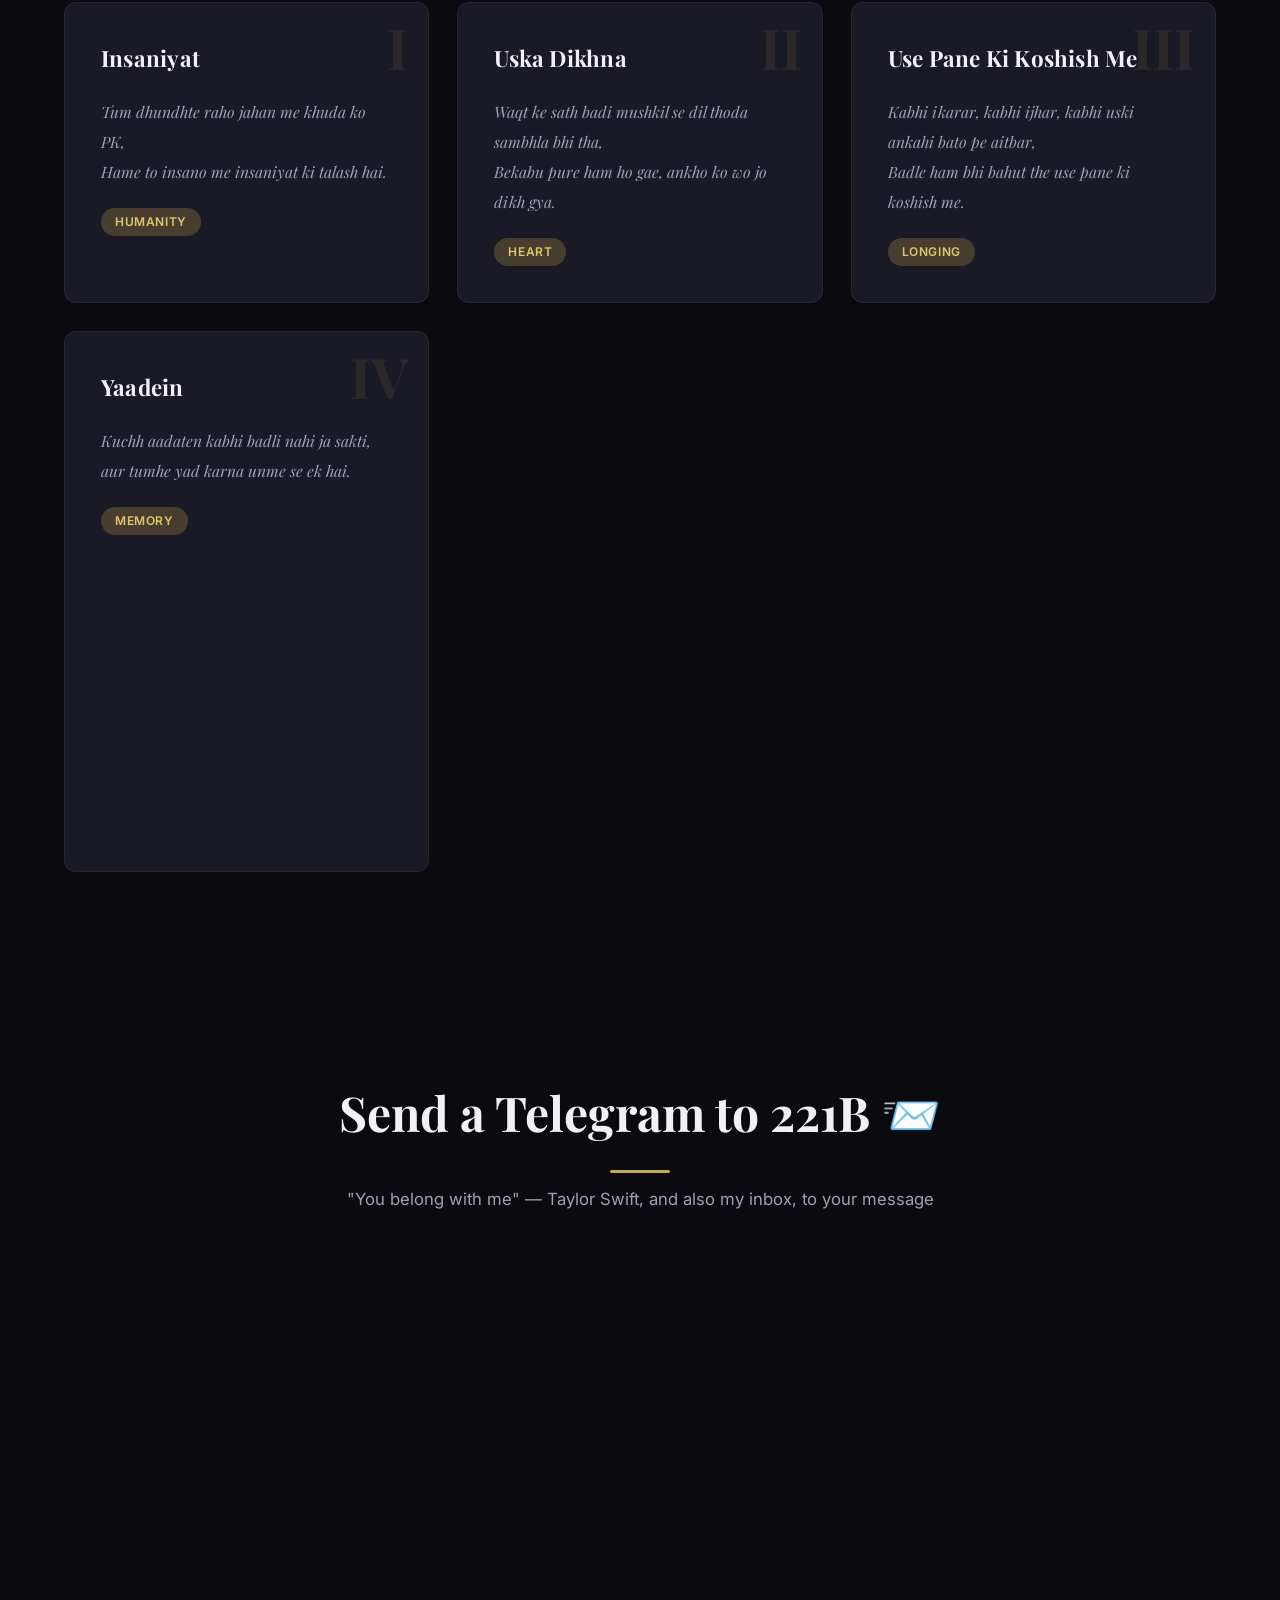
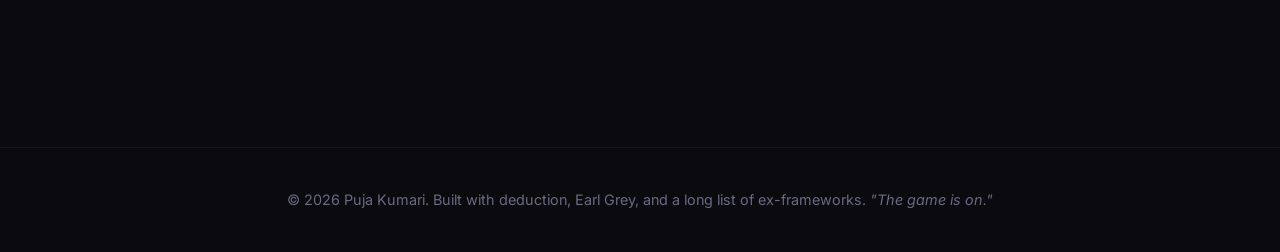
==== commit 16c5d352: "Further Improvements in gallery" ====
--- a/index.html
+++ b/index.html
@@ -293,129 +293,339 @@
       <p class="section-subtitle">"You see, but you do not observe." I observe. And I press the shutter. <a href="https://attheedgeofuniverse.blogspot.com" target="_blank" rel="noopener noreferrer" style="font-size: 0.9rem;">View full gallery →</a></p>
 
       <div class="gallery-filters">
-        <button class="filter-btn active" data-filter="all">All Clues</button>
-        <button class="filter-btn" data-filter="landscape">Crime Scenes (Scenic)</button>
-        <button class="filter-btn" data-filter="street">Baker Street & Beyond</button>
-        <button class="filter-btn" data-filter="nature">The Moor</button>
-        <button class="filter-btn" data-filter="sky">Sky & Light</button>
+        <button class="filter-btn active" data-filter="landscape">📁 The Case Files</button>
+        <button class="filter-btn" data-filter="street">🏛️ Baker Street Chronicles</button>
+        <button class="filter-btn" data-filter="nature">🌿 The Moorlands</button>
+        <button class="filter-btn" data-filter="wildlife">🦅 Field Observations</button>
+        <button class="filter-btn" data-filter="sky">🌙 Celestial Notes</button>
       </div>
 
       <div class="gallery-grid">
-        <!-- ═══ Featured "All Clues" — shown when "All" is selected (8 best shots) ═══ -->
-
-        <!-- Sky arc of the moon — sky/landscape crossover -->
-        <div class="gallery-item" data-category="all sky">
+
+        <!-- ═══ 📁 THE CASE FILES (Landscape / Seascape) ═══ -->
+        <div class="gallery-item" data-category="landscape">
+          <img src="images/1000059189.jpg" alt="Shanghai Tower from the Bund" loading="lazy" />
+          <div class="gallery-overlay">
+            <h4>Shanghai from the Bund</h4>
+            <p>Skyline that touches clouds</p>
+          </div>
+        </div>
+        <div class="gallery-item" data-category="landscape">
+          <img src="images/1000008219.jpg" alt="Sea at Morning" loading="lazy" />
+          <div class="gallery-overlay">
+            <h4>Sea at Morning</h4>
+            <p>"Daylight, I only see daylight"</p>
+          </div>
+        </div>
+        <div class="gallery-item" data-category="landscape">
+          <img src="images/1000008751.jpg" alt="Indian Ocean from the Bow" loading="lazy" />
+          <div class="gallery-overlay">
+            <h4>Indian Ocean</h4>
+            <p>A ship in harbour is safe — but that's not what ships are for</p>
+          </div>
+        </div>
+        <div class="gallery-item" data-category="landscape">
+          <img src="images/1000008218.jpg" alt="Sunrise at Sea" loading="lazy" />
+          <div class="gallery-overlay">
+            <h4>Sunrise at Sea</h4>
+            <p>The world wakes in fire and gold</p>
+          </div>
+        </div>
+        <div class="gallery-item" data-category="landscape">
+          <img src="images/1000082922.jpg" alt="Bridge over the Ganges, Kolkata" loading="lazy" />
+          <div class="gallery-overlay">
+            <h4>Over the Ganges</h4>
+            <p>Howrah's iron spine, Kolkata</p>
+          </div>
+        </div>
+
+        <!-- ═══ 🏛️ STREETS OF BAKER (Sacred & Street) ═══ -->
+        <div class="gallery-item" data-category="street">
+          <img src="images/1000105431.webp" alt="Shantang Street, Suzhou" loading="lazy" />
+          <div class="gallery-overlay">
+            <h4>Shantang Street</h4>
+            <p>Suzhou, China — where time stands still</p>
+          </div>
+        </div>
+        <div class="gallery-item" data-category="street">
+          <img src="images/1000083340.jpg" alt="Dakshineswar Kali Temple at Sunset" loading="lazy" />
+          <div class="gallery-overlay">
+            <h4>Dakshineswar at Dusk</h4>
+            <p>Kolkata's soul, gilded by the setting sun</p>
+          </div>
+        </div>
+        <div class="gallery-item" data-category="street">
+          <img src="images/1000031994.jpg" alt="Veena Structure, Ayodhya" loading="lazy" />
+          <div class="gallery-overlay">
+            <h4>Strings of Ayodhya</h4>
+            <p>Where faith and art become one</p>
+          </div>
+        </div>
+        <div class="gallery-item" data-category="street">
+          <img src="images/photo9.jpeg" alt="Dhari Devi Mandir, Uttarakhand" loading="lazy" />
+          <div class="gallery-overlay">
+            <h4>Dhari Devi Mandir</h4>
+            <p>Uttarakhand — where the mountain meets the divine</p>
+          </div>
+        </div>
+        <div class="gallery-item" data-category="street">
+          <img src="images/photo11.jpeg" alt="Kirti Mandir, Barsana" loading="lazy" />
+          <div class="gallery-overlay">
+            <h4>Kirti Mandir</h4>
+            <p>Barsana — Radha's eternal abode</p>
+          </div>
+        </div>
+        <div class="gallery-item" data-category="street">
+          <img src="images/photo16.jpeg" alt="Khajuraho Temple" loading="lazy" />
+          <div class="gallery-overlay">
+            <h4>Khajuraho</h4>
+            <p>Stone stories carved for eternity</p>
+          </div>
+        </div>
+        <div class="gallery-item" data-category="street">
+          <img src="images/photo19.jpeg" alt="Baker Street Cafe, Pondicherry" loading="lazy" />
+          <div class="gallery-overlay">
+            <h4>Baker Street Café</h4>
+            <p>Pondicherry — even the café knew 🔍</p>
+          </div>
+        </div>
+        <div class="gallery-item" data-category="street">
+          <img src="images/photo20.jpeg" alt="Goddess Saraswati" loading="lazy" />
+          <div class="gallery-overlay">
+            <h4>Goddess Saraswati</h4>
+            <p>The patron of all who create</p>
+          </div>
+        </div>
+
+        <!-- ═══ 🌿 THE MOORLANDS (Nature / Plants) ═══ -->
+        <div class="gallery-item" data-category="nature">
+          <img src="images/1000099188.jpg" alt="Golden Rays in the Jungle" loading="lazy" />
+          <div class="gallery-overlay">
+            <h4>Cathedral of Light</h4>
+            <p>When the jungle becomes a temple</p>
+          </div>
+        </div>
+        <div class="gallery-item" data-category="nature">
+          <img src="images/1000008750.jpg" alt="Leaf — Nature's Blueprint" loading="lazy" />
+          <div class="gallery-overlay">
+            <h4>Nature's Blueprint</h4>
+            <p>Every vein tells a story</p>
+          </div>
+        </div>
+        <div class="gallery-item" data-category="nature">
+          <img src="images/1000008752.jpg" alt="Botanical Wonder" loading="lazy" />
+          <div class="gallery-overlay">
+            <h4>Botanical Wonder</h4>
+            <p>Life finds a way</p>
+          </div>
+        </div>
+        <div class="gallery-item" data-category="nature">
+          <img src="images/1000082575.jpg" alt="Lone Flower at the Lake" loading="lazy" />
+          <div class="gallery-overlay">
+            <h4>Lone Bloom</h4>
+            <p>Small and stubborn, like hope</p>
+          </div>
+        </div>
+        <div class="gallery-item" data-category="nature">
+          <img src="images/1000046307.jpg" alt="Bird on a Branch" loading="lazy" />
+          <div class="gallery-overlay">
+            <h4>The Perched One</h4>
+            <p>Patience is the art of birds</p>
+          </div>
+        </div>
+        <div class="gallery-item" data-category="nature">
+          <img src="images/1000041236.jpg" alt="Flower — Macro" loading="lazy" />
+          <div class="gallery-overlay">
+            <h4>Bloom, Close</h4>
+            <p>The universe in a petal</p>
+          </div>
+        </div>
+        <div class="gallery-item" data-category="nature">
+          <img src="images/1000099189.jpg" alt="Sunrays on Trees in the Jungle" loading="lazy" />
+          <div class="gallery-overlay">
+            <h4>The Golden Hour Forest</h4>
+            <p>Light that makes you believe</p>
+          </div>
+        </div>
+        <div class="gallery-item" data-category="nature">
+          <img src="images/1000099190.jpg" alt="Sunrays in the Jungle" loading="lazy" />
+          <div class="gallery-overlay">
+            <h4>Through the Canopy</h4>
+            <p>Chasing light between the leaves</p>
+          </div>
+        </div>
+        <div class="gallery-item" data-category="nature">
+          <img src="images/photo2.jpeg" alt="Sunflower" loading="lazy" />
+          <div class="gallery-overlay">
+            <h4>Heliotrope</h4>
+            <p>One flower, one perfect moment</p>
+          </div>
+        </div>
+        <div class="gallery-item" data-category="nature">
+          <img src="images/photo3.jpeg" alt="Sunflower Garden" loading="lazy" />
+          <div class="gallery-overlay">
+            <h4>Sunflower Garden</h4>
+            <p>Turning toward the light, always</p>
+          </div>
+        </div>
+        <div class="gallery-item" data-category="nature">
+          <img src="images/photo17.jpeg" alt="Flower" loading="lazy" />
+          <div class="gallery-overlay">
+            <h4>In Bloom</h4>
+            <p>Fragile and fierce</p>
+          </div>
+        </div>
+        <div class="gallery-item" data-category="nature">
+          <img src="images/photo21.jpeg" alt="Flower — Macro" loading="lazy" />
+          <div class="gallery-overlay">
+            <h4>Petal Universe</h4>
+            <p>The whole world in close-up</p>
+          </div>
+        </div>
+        <div class="gallery-item" data-category="nature">
+          <img src="images/photo22.jpeg" alt="Flower" loading="lazy" />
+          <div class="gallery-overlay">
+            <h4>Soft Petals</h4>
+            <p>Quiet beauty</p>
+          </div>
+        </div>
+        <div class="gallery-item" data-category="nature">
+          <img src="images/photo24.jpeg" alt="Leaf and Lights" loading="lazy" />
+          <div class="gallery-overlay">
+            <h4>Leaf & Light</h4>
+            <p>Where nature meets bokeh</p>
+          </div>
+        </div>
+
+        <!-- ═══ 🦅 FIELD OBSERVATIONS (Wildlife) ═══ -->
+        <div class="gallery-item" data-category="wildlife">
+          <img src="images/1000135410.webp" alt="Squirrel on Branch" loading="lazy" />
+          <div class="gallery-overlay">
+            <h4>The Little Observer</h4>
+            <p>Every creature has a story</p>
+          </div>
+        </div>
+        <div class="gallery-item" data-category="wildlife">
+          <img src="images/photo1.jpeg" alt="Bird on a Rock in the Lake" loading="lazy" />
+          <div class="gallery-overlay">
+            <h4>Island Watch</h4>
+            <p>Solitude, in the middle of still water</p>
+          </div>
+        </div>
+        <div class="gallery-item" data-category="wildlife">
+          <img src="images/photo4.jpeg" alt="Peacock" loading="lazy" />
+          <div class="gallery-overlay">
+            <h4>Peacock</h4>
+            <p>India's pride, dressed in a thousand eyes</p>
+          </div>
+        </div>
+        <div class="gallery-item" data-category="wildlife">
+          <img src="images/photo5.jpeg" alt="Butterfly" loading="lazy" />
+          <div class="gallery-overlay">
+            <h4>Papillon</h4>
+            <p>Proof that transformation is beautiful</p>
+          </div>
+        </div>
+        <div class="gallery-item" data-category="wildlife">
+          <img src="images/photo6.jpeg" alt="Spider in Web" loading="lazy" />
+          <div class="gallery-overlay">
+            <h4>The Architect</h4>
+            <p>Every web is a masterpiece</p>
+          </div>
+        </div>
+        <div class="gallery-item" data-category="wildlife">
+          <img src="images/photo7.jpeg" alt="Spider in Web" loading="lazy" />
+          <div class="gallery-overlay">
+            <h4>Silk & Dew</h4>
+            <p>The quietest engineering feat</p>
+          </div>
+        </div>
+        <div class="gallery-item" data-category="wildlife">
+          <img src="images/photo8.jpeg" alt="Langoor" loading="lazy" />
+          <div class="gallery-overlay">
+            <h4>The Langoor</h4>
+            <p>Ancient eyes, watching the world</p>
+          </div>
+        </div>
+        <div class="gallery-item" data-category="wildlife">
+          <img src="images/photo10.jpeg" alt="Peacock" loading="lazy" />
+          <div class="gallery-overlay">
+            <h4>Peacock in Repose</h4>
+            <p>Beauty that doesn't need to try</p>
+          </div>
+        </div>
+        <div class="gallery-item" data-category="wildlife">
+          <img src="images/photo12.jpeg" alt="Deers" loading="lazy" />
+          <div class="gallery-overlay">
+            <h4>The Herd</h4>
+            <p>Grace in numbers</p>
+          </div>
+        </div>
+        <div class="gallery-item" data-category="wildlife">
+          <img src="images/photo13.jpeg" alt="Deer" loading="lazy" />
+          <div class="gallery-overlay">
+            <h4>The Gentle One</h4>
+            <p>Eyes like forest pools</p>
+          </div>
+        </div>
+        <div class="gallery-item" data-category="wildlife">
+          <img src="images/photo14.jpeg" alt="Bird on a Branch" loading="lazy" />
+          <div class="gallery-overlay">
+            <h4>Morning Perch</h4>
+            <p>First light, first song</p>
+          </div>
+        </div>
+        <div class="gallery-item" data-category="wildlife">
+          <img src="images/photo15.jpeg" alt="Birds in Sky" loading="lazy" />
+          <div class="gallery-overlay">
+            <h4>Migration</h4>
+            <p>Going home, always going home</p>
+          </div>
+        </div>
+        <div class="gallery-item" data-category="wildlife">
+          <img src="images/photo26.jpeg" alt="Birds on Wire" loading="lazy" />
+          <div class="gallery-overlay">
+            <h4>The Congregation</h4>
+            <p>A committee of birds, convened</p>
+          </div>
+        </div>
+        <div class="gallery-item" data-category="wildlife">
+          <img src="images/photo27.jpeg" alt="Bird on Wire" loading="lazy" />
+          <div class="gallery-overlay">
+            <h4>The Sentinel</h4>
+            <p>Watching, always watching</p>
+          </div>
+        </div>
+        <div class="gallery-item" data-category="wildlife">
+          <img src="images/photo28.jpeg" alt="Bird" loading="lazy" />
+          <div class="gallery-overlay">
+            <h4>Portrait of a Bird</h4>
+            <p>Every feather has a story</p>
+          </div>
+        </div>
+        <div class="gallery-item" data-category="wildlife">
+          <img src="images/photo29.jpeg" alt="Eagle" loading="lazy" />
+          <div class="gallery-overlay">
+            <h4>The Hunter</h4>
+            <p>Eagle — sovereign of the sky</p>
+          </div>
+        </div>
+        <div class="gallery-item" data-category="wildlife">
+          <img src="images/photo30.jpeg" alt="Eagle" loading="lazy" />
+          <div class="gallery-overlay">
+            <h4>Eagle Eye</h4>
+            <p>Nothing escapes this gaze</p>
+          </div>
+        </div>
+
+        <!-- ═══ 🌙 CELESTIAL NOTES (Sky / Light) ═══ -->
+        <div class="gallery-item" data-category="sky">
           <img src="images/1000086734.jpg" alt="Moon Arc" loading="lazy" />
           <div class="gallery-overlay">
             <h4>Moon Arc</h4>
             <p>The night sky draws its bow</p>
           </div>
         </div>
-
-        <!-- Shanghai Tower from the Bund — architectural landmark -->
-        <div class="gallery-item" data-category="all landscape">
-          <img src="images/1000059189.jpg" alt="Shanghai Tower from the Bund" loading="lazy" />
-          <div class="gallery-overlay">
-            <h4>Shanghai from the Bund</h4>
-            <p>Skyline that touches clouds</p>
-          </div>
-        </div>
-
-        <!-- Shantang Street, Suzhou — historic street photography -->
-        <div class="gallery-item" data-category="all street">
-          <img src="images/1000105431.webp" alt="Shantang Street, Suzhou" loading="lazy" />
-          <div class="gallery-overlay">
-            <h4>Shantang Street</h4>
-            <p>Suzhou, China — where time stands still</p>
-          </div>
-        </div>
-
-        <!-- Sea at morning with a boat — seascape -->
-        <div class="gallery-item" data-category="all landscape">
-          <img src="images/1000008219.jpg" alt="Sea at Morning" loading="lazy" />
-          <div class="gallery-overlay">
-            <h4>Sea at Morning</h4>
-            <p>"Daylight, I only see daylight"</p>
-          </div>
-        </div>
-
-        <!-- Dakshineswar Kali Temple at sunset — iconic street/cultural -->
-        <div class="gallery-item" data-category="all street">
-          <img src="images/1000083340.jpg" alt="Dakshineswar Kali Temple at Sunset" loading="lazy" />
-          <div class="gallery-overlay">
-            <h4>Dakshineswar at Dusk</h4>
-            <p>Kolkata's soul, gilded by the setting sun</p>
-          </div>
-        </div>
-
-        <!-- Squirrel on tree branch — wildlife -->
-        <div class="gallery-item" data-category="all nature">
-          <img src="images/1000135410.webp" alt="Squirrel on Branch" loading="lazy" />
-          <div class="gallery-overlay">
-            <h4>The Little Observer</h4>
-            <p>Every creature has a story</p>
-          </div>
-        </div>
-
-        <!-- Indian Ocean from boat — open seascape -->
-        <div class="gallery-item" data-category="all landscape">
-          <img src="images/1000008751.jpg" alt="Indian Ocean from the Bow" loading="lazy" />
-          <div class="gallery-overlay">
-            <h4>Indian Ocean</h4>
-            <p>A ship in harbour is safe — but that's not what ships are for</p>
-          </div>
-        </div>
-
-        <!-- Sunrays falling in jungle — golden light -->
-        <div class="gallery-item" data-category="all nature">
-          <img src="images/1000099188.jpg" alt="Golden Rays in the Jungle" loading="lazy" />
-          <div class="gallery-overlay">
-            <h4>Cathedral of Light</h4>
-            <p>When the jungle becomes a temple</p>
-          </div>
-        </div>
-
-        <!-- ═══ Crime Scenes (Scenic / Landscape) — shown only under "landscape" filter ═══ -->
-
-        <!-- Sunrise at sea -->
-        <div class="gallery-item" data-category="landscape">
-          <img src="images/1000008218.jpg" alt="Sunrise at Sea" loading="lazy" />
-          <div class="gallery-overlay">
-            <h4>Sunrise at Sea</h4>
-            <p>The world wakes in fire and gold</p>
-          </div>
-        </div>
-
-        <!-- Bridge at Kolkata over the Ganges -->
-        <div class="gallery-item" data-category="landscape">
-          <img src="images/1000082922.jpg" alt="Bridge over the Ganges, Kolkata" loading="lazy" />
-          <div class="gallery-overlay">
-            <h4>Over the Ganges</h4>
-            <p>Howrah's iron spine, Kolkata</p>
-          </div>
-        </div>
-
-        <!-- Botanical Wonder (leaf detail) -->
-        <div class="gallery-item" data-category="landscape">
-          <img src="images/1000008752.jpg" alt="Botanical Wonder" loading="lazy" />
-          <div class="gallery-overlay">
-            <h4>Botanical Wonder</h4>
-            <p>Life finds a way</p>
-          </div>
-        </div>
-
-        <!-- ═══ Baker Street & Beyond (Street / Architecture) — shown only under "street" filter ═══ -->
-
-        <!-- Violin / veena structure from Ayodhya -->
-        <div class="gallery-item" data-category="street">
-          <img src="images/1000031994.jpg" alt="Veena Structure, Ayodhya" loading="lazy" />
-          <div class="gallery-overlay">
-            <h4>Strings of Ayodhya</h4>
-            <p>Where faith and art become one</p>
-          </div>
-        </div>
-
-        <!-- Full Moon in sky -->
         <div class="gallery-item" data-category="sky">
           <img src="images/1000086736.jpg" alt="Full Moon" loading="lazy" />
           <div class="gallery-overlay">
@@ -423,80 +633,39 @@
             <p>"Long story short, I survived"</p>
           </div>
         </div>
-
-        <!-- ═══ The Moor (Nature / Wildlife) — shown only under "nature" filter ═══ -->
-
-        <!-- Leaf detail — macro -->
-        <div class="gallery-item" data-category="nature">
-          <img src="images/1000008750.jpg" alt="Leaf — Nature's Blueprint" loading="lazy" />
-          <div class="gallery-overlay">
-            <h4>Nature's Blueprint</h4>
-            <p>Every vein tells a story</p>
-          </div>
-        </div>
-
-        <!-- Single small flower at the lake -->
-        <div class="gallery-item" data-category="nature">
-          <img src="images/1000082575.jpg" alt="Lone Flower at the Lake" loading="lazy" />
-          <div class="gallery-overlay">
-            <h4>Lone Bloom</h4>
-            <p>Small and stubborn, like hope</p>
-          </div>
-        </div>
-
-        <!-- Bird sitting on a branch -->
-        <div class="gallery-item" data-category="nature">
-          <img src="images/1000046307.jpg" alt="Bird on a Branch" loading="lazy" />
-          <div class="gallery-overlay">
-            <h4>The Perched One</h4>
-            <p>Patience is the art of birds</p>
-          </div>
-        </div>
-
-        <!-- Flower in macro -->
-        <div class="gallery-item" data-category="nature">
-          <img src="images/1000041236.jpg" alt="Flower — Macro" loading="lazy" />
-          <div class="gallery-overlay">
-            <h4>Bloom, Close</h4>
-            <p>The universe in a petal</p>
-          </div>
-        </div>
-
-        <!-- Single bare tree, sunset sky -->
-        <div class="gallery-item" data-category="nature sky">
+        <div class="gallery-item" data-category="sky">
+          <img src="images/photo18.jpeg" alt="Sea Red at Sunrise" loading="lazy" />
+          <div class="gallery-overlay">
+            <h4>Blood Tide</h4>
+            <p>The sea on fire at dawn</p>
+          </div>
+        </div>
+        <div class="gallery-item" data-category="sky">
+          <img src="images/1000082717.jpg" alt="Sunset and Plane over the Lake" loading="lazy" />
+          <div class="gallery-overlay">
+            <h4>Departure at Dusk</h4>
+            <p>Somewhere between here and there</p>
+          </div>
+        </div>
+        <div class="gallery-item" data-category="sky">
           <img src="images/1000099329.webp" alt="Bare Tree at Sunset" loading="lazy" />
           <div class="gallery-overlay">
             <h4>The Last Stand</h4>
             <p>Stripped bare, still beautiful</p>
           </div>
         </div>
-
-        <!-- ═══ Mind Palace Visions (Sky / Light) — shown only under "sky" filter ═══ -->
-
-        <!-- Sunset and plane at lake -->
         <div class="gallery-item" data-category="sky">
-          <img src="images/1000082717.jpg" alt="Sunset and Plane over the Lake" loading="lazy" />
-          <div class="gallery-overlay">
-            <h4>Departure at Dusk</h4>
-            <p>Somewhere between here and there</p>
-          </div>
-        </div>
-
-        <!-- Sunrays on trees in jungle -->
-        <div class="gallery-item" data-category="sky nature">
-          <img src="images/1000099189.jpg" alt="Sunrays on Trees in the Jungle" loading="lazy" />
-          <div class="gallery-overlay">
-            <h4>The Golden Hour Forest</h4>
-            <p>Light that makes you believe</p>
-          </div>
-        </div>
-
-        <!-- Sunrays in jungle (third one) -->
-        <div class="gallery-item" data-category="sky nature">
-          <img src="images/1000099190.jpg" alt="Sunrays in the Jungle" loading="lazy" />
-          <div class="gallery-overlay">
-            <h4>Through the Canopy</h4>
-            <p>Chasing light between the leaves</p>
+          <img src="images/photo25.jpeg" alt="Sunset at Mountain" loading="lazy" />
+          <div class="gallery-overlay">
+            <h4>Mountain Dusk</h4>
+            <p>Where the peaks touch the last light</p>
+          </div>
+        </div>
+        <div class="gallery-item" data-category="sky">
+          <img src="images/photo23.jpeg" alt="Old Indian Lamp" loading="lazy" />
+          <div class="gallery-overlay">
+            <h4>The Old Lamp</h4>
+            <p>Light that has seen centuries</p>
           </div>
         </div>
       </div>
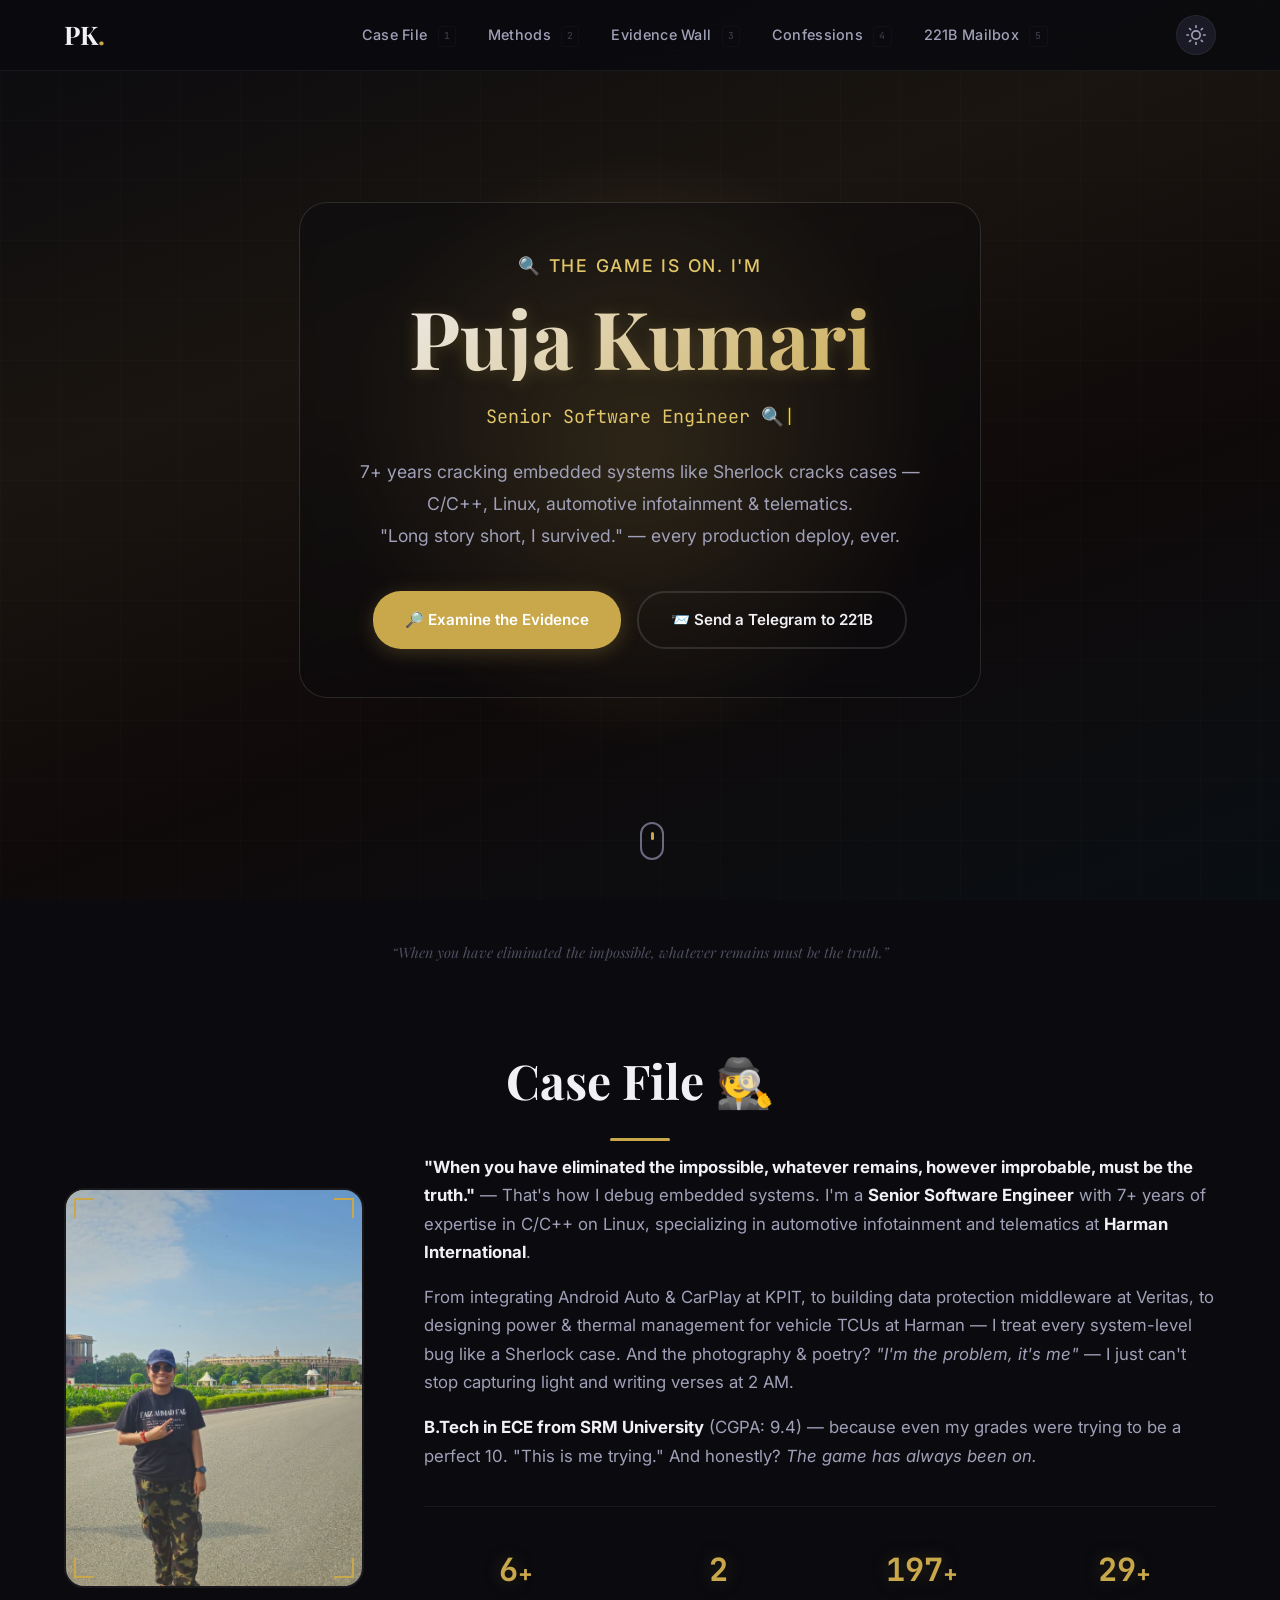
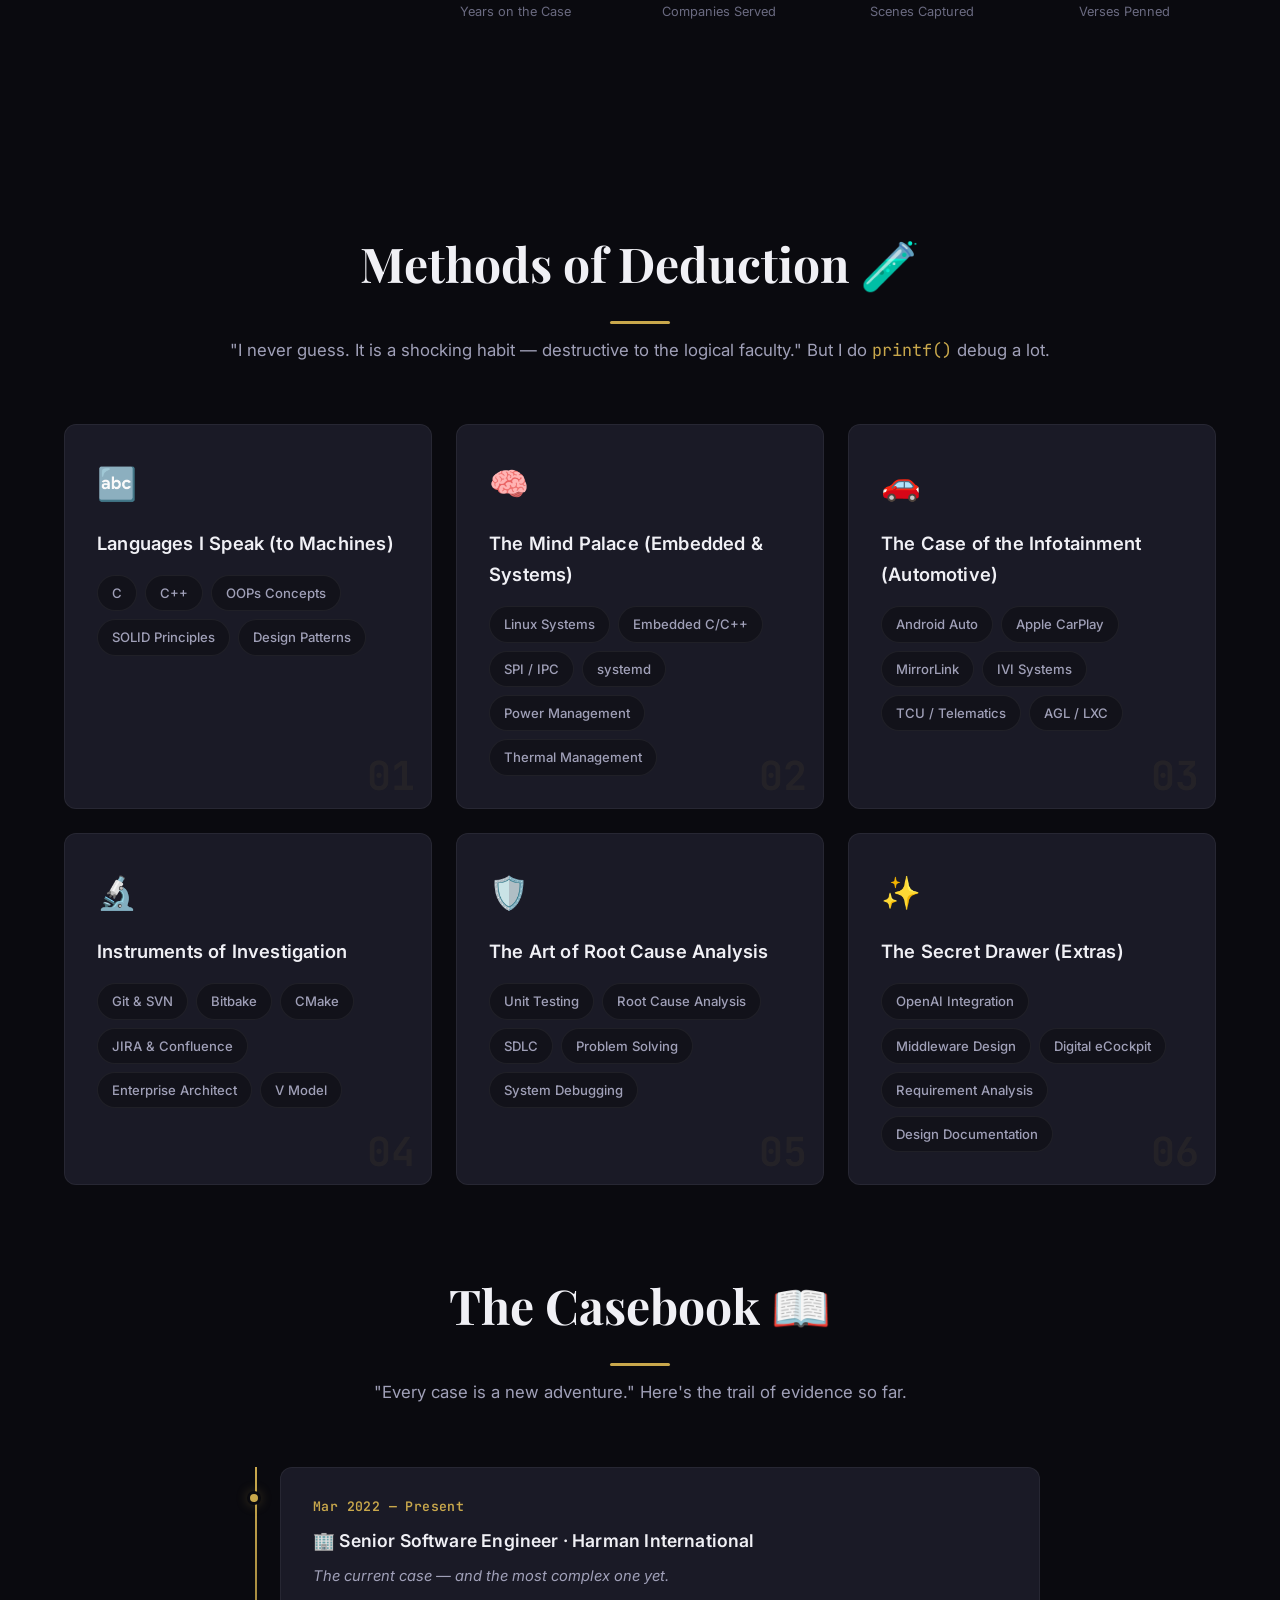
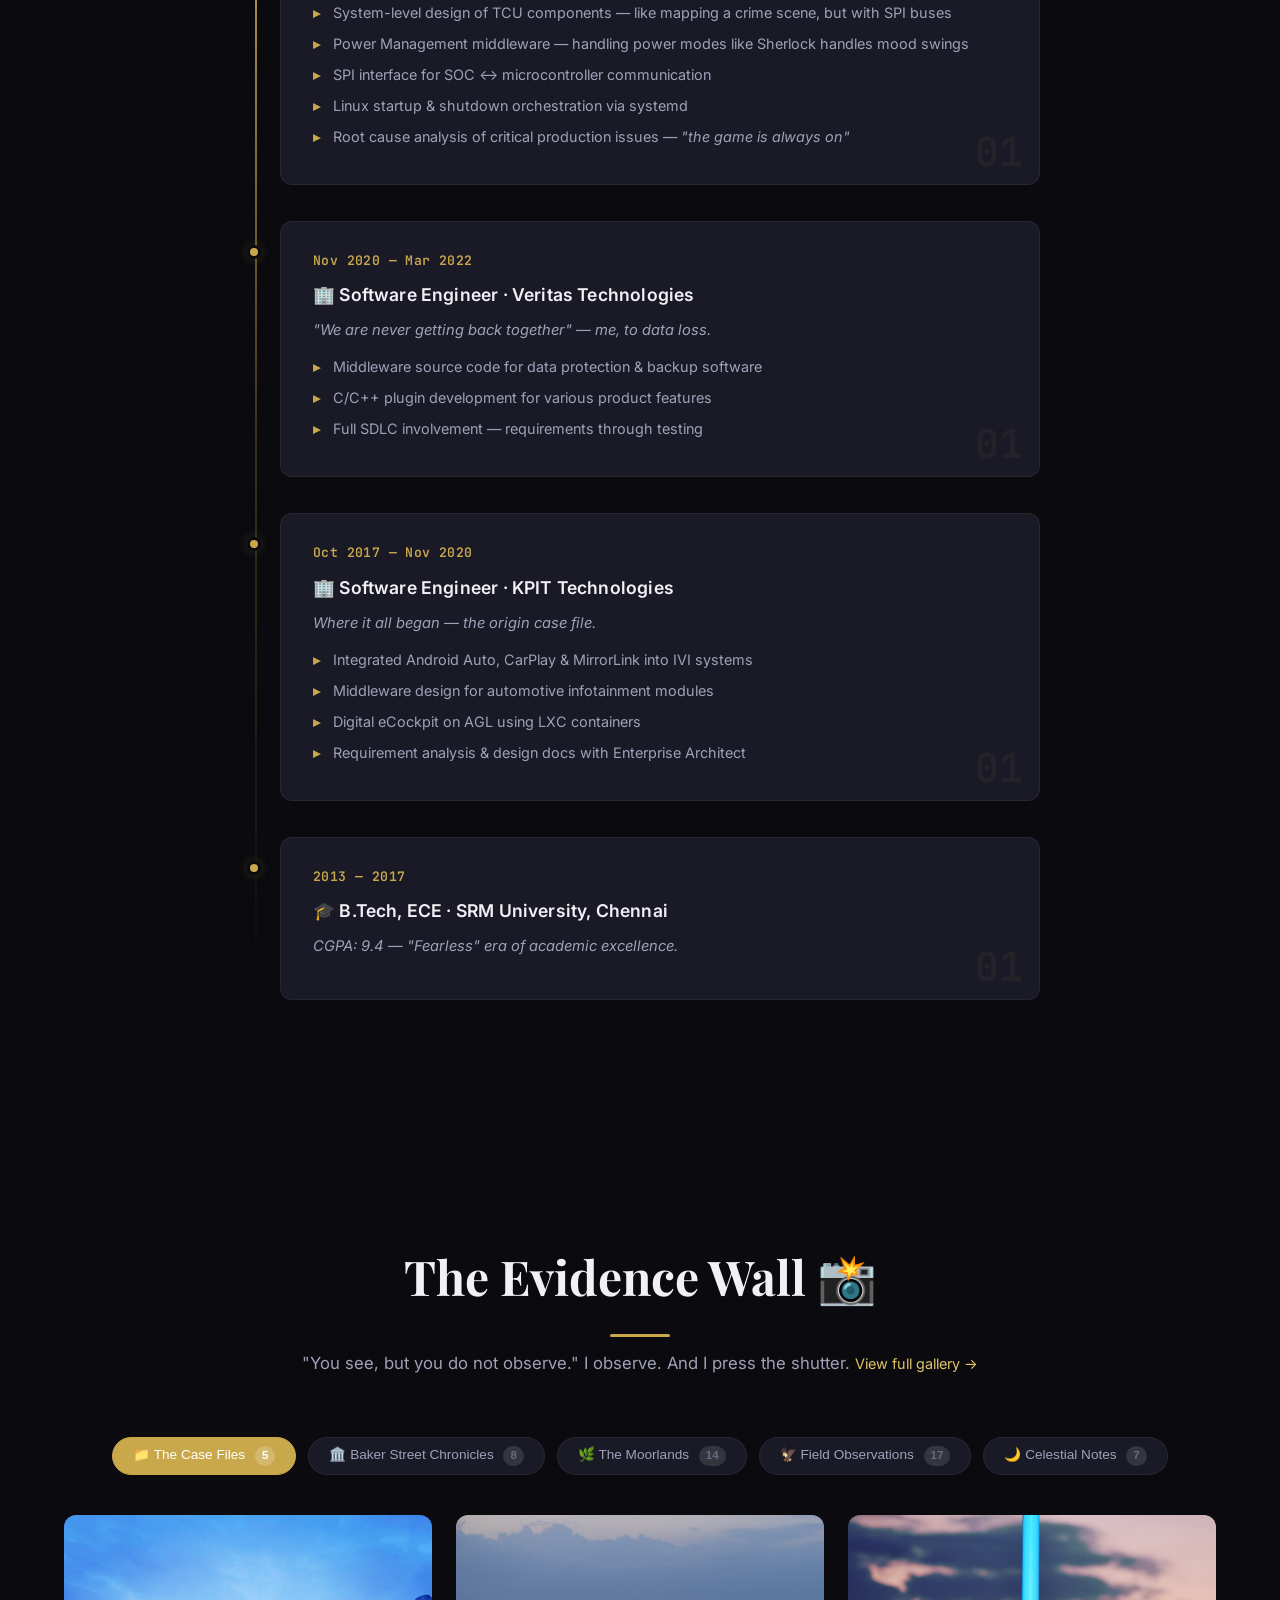
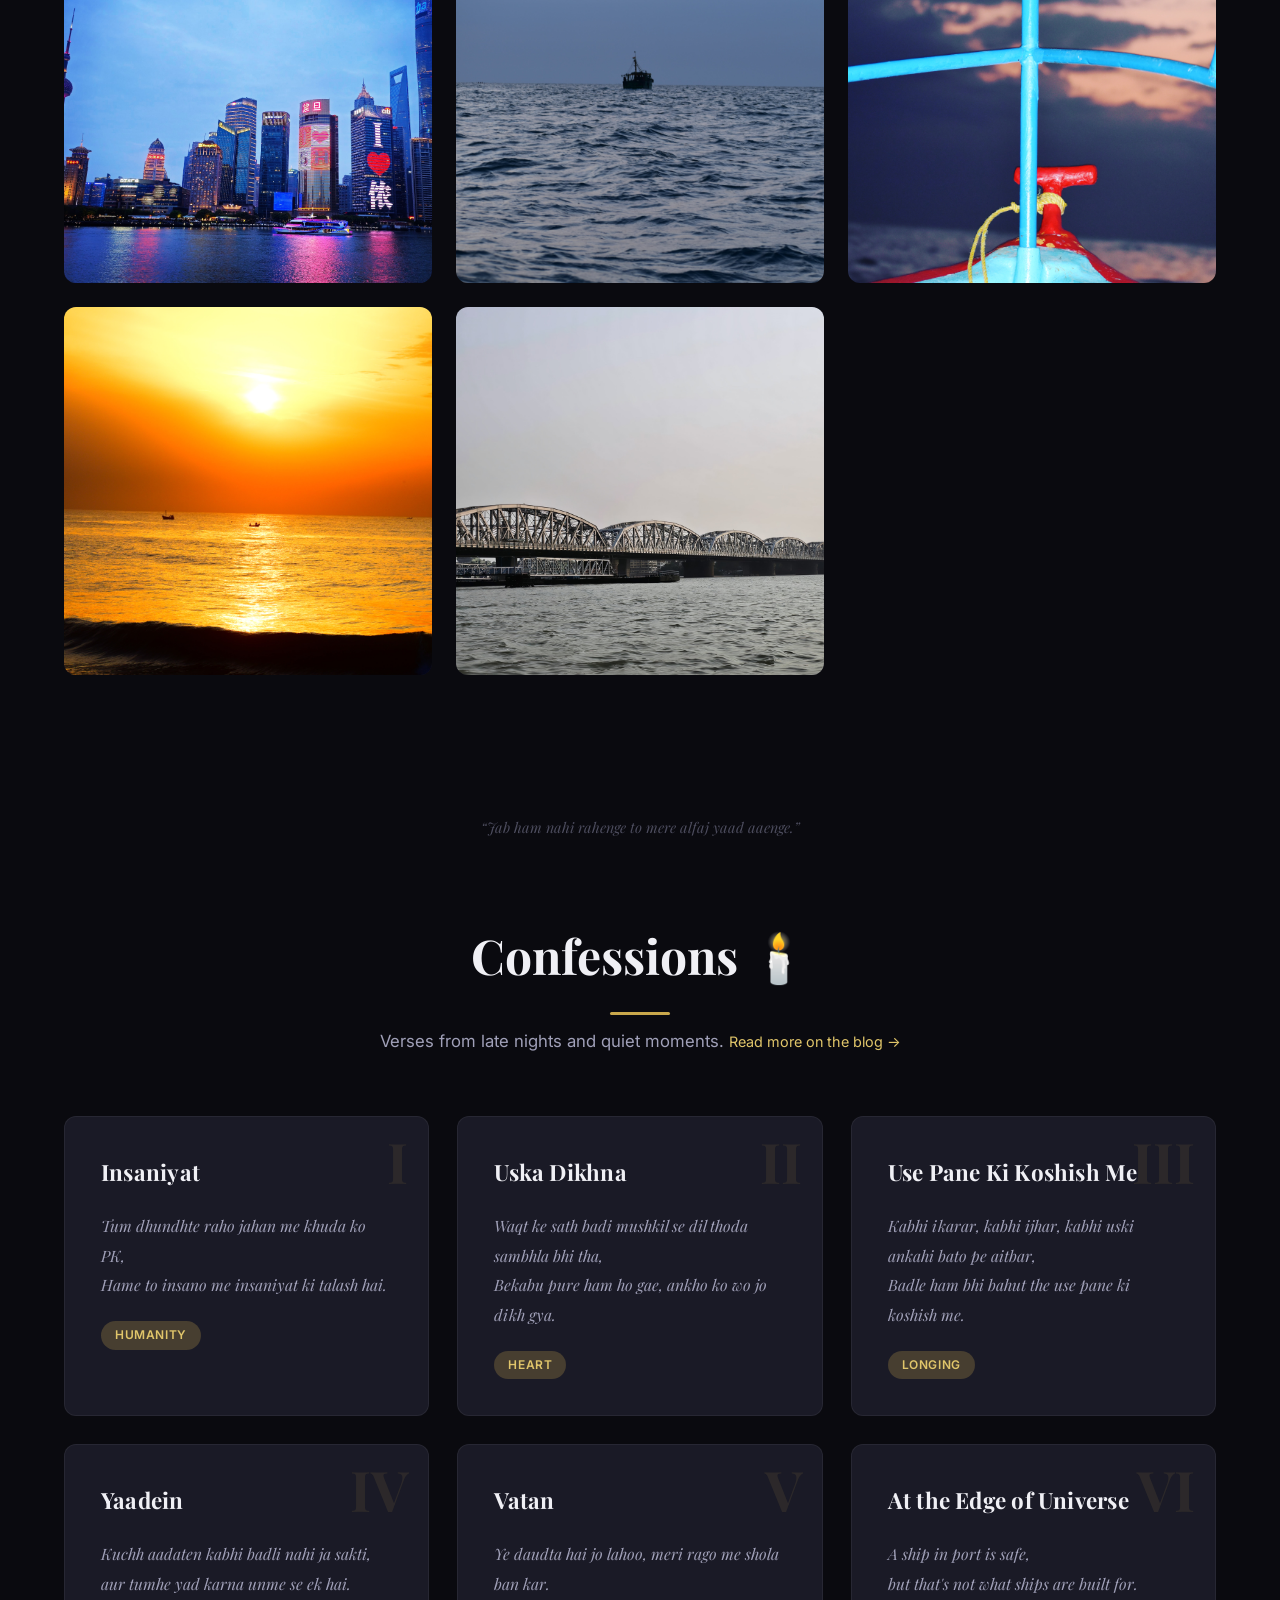
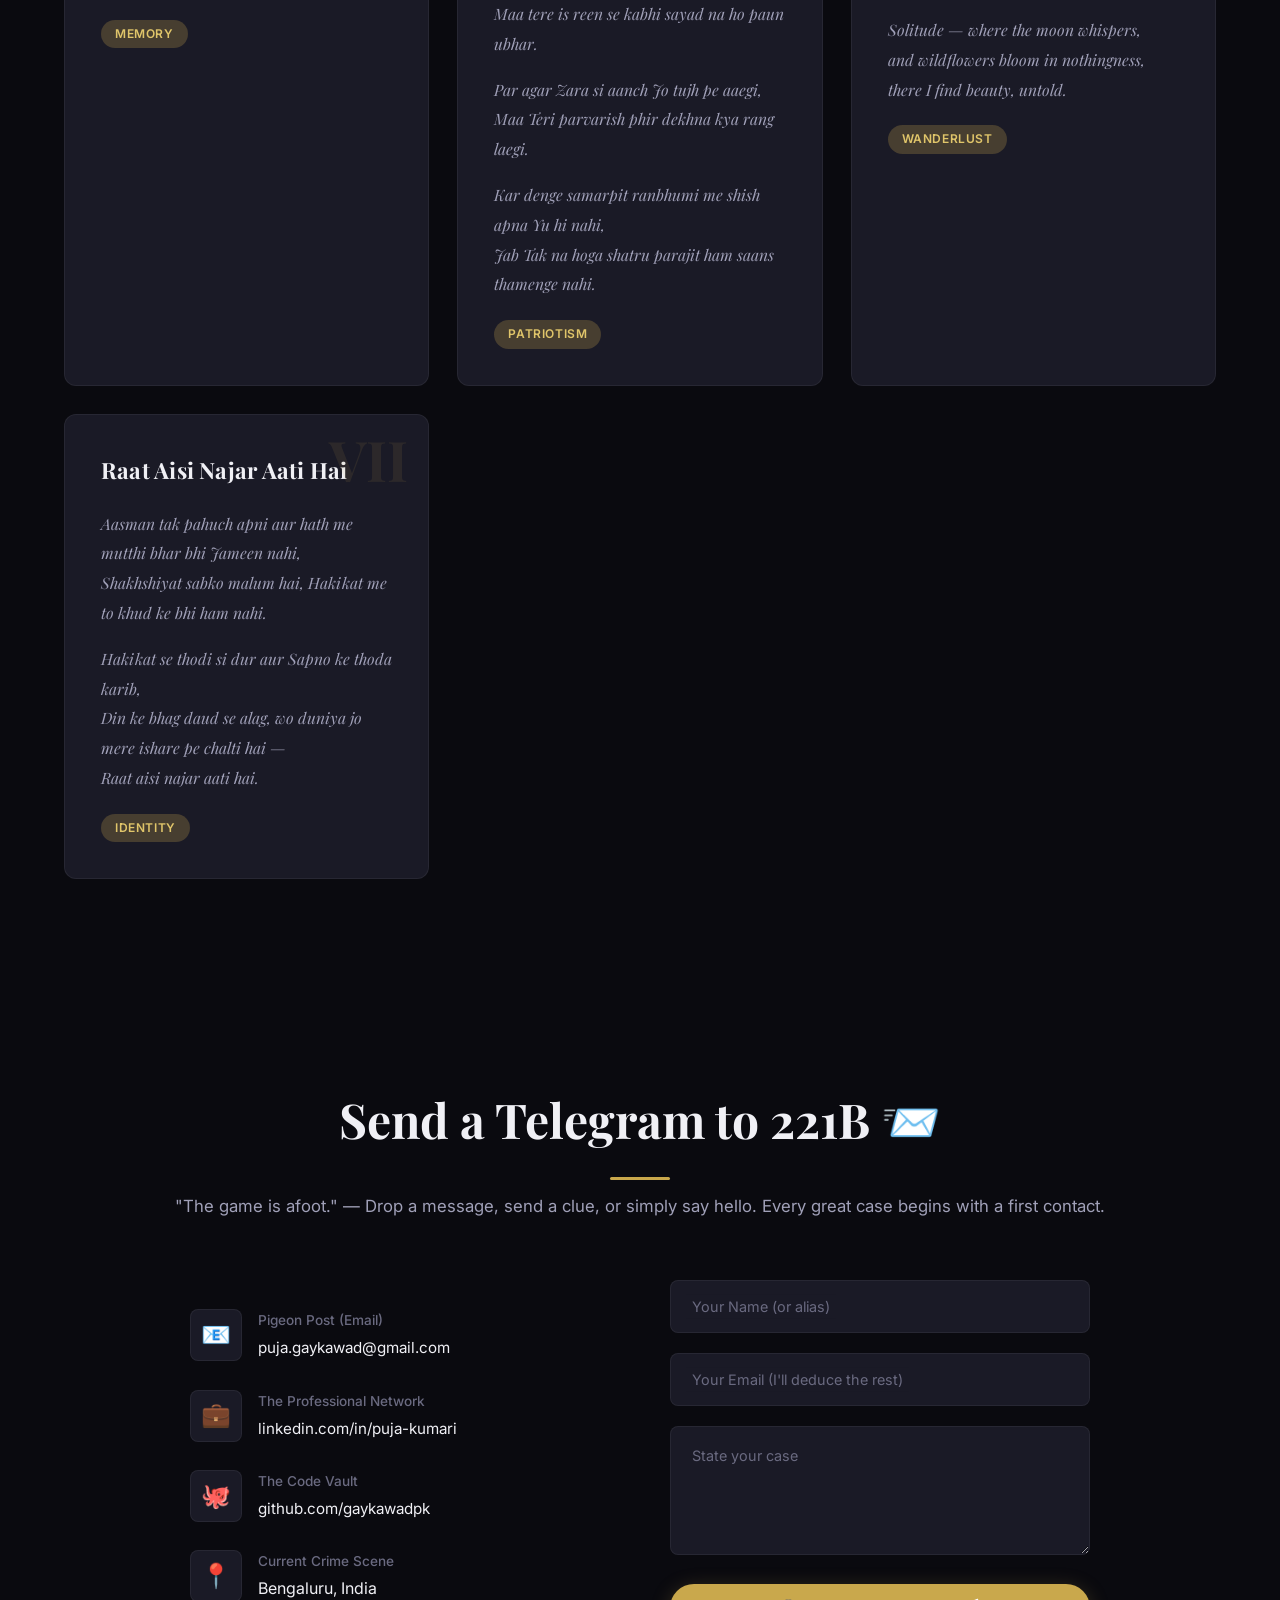
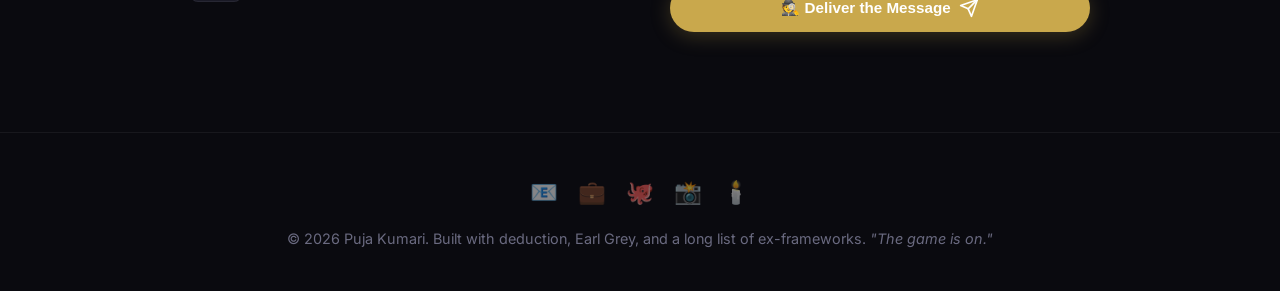
==== commit 0e8f8dee: "Further Improvements in style" ====
--- a/index.html
+++ b/index.html
@@ -21,6 +21,9 @@
   <meta name="twitter:title" content="PK. — Senior SW Engineer · Photographer · Poet" />
   <meta name="twitter:description" content="7+ years cracking embedded systems like Sherlock cracks cases." />
   <meta name="twitter:image" content="images/puja_profile.jpeg" />
+
+  <!-- Canonical URL (SEO) -->
+  <link rel="canonical" href="https://gaykawadpk.github.io/portfolio/" />
 
   <!-- Favicon (gold magnifying glass) -->
   <link rel="icon" href="data:image/svg+xml,<svg xmlns='http://www.w3.org/2000/svg' viewBox='0 0 100 100'><text y='.9em' font-size='90'>🔍</text></svg>" />
@@ -105,7 +108,7 @@
             <div class="corner tr"></div>
             <div class="corner bl"></div>
             <div class="corner br"></div>
-            <img src="images/puja_profile.jpeg" alt="Puja Kumari" style="width: 100%; height: 100%; object-fit: cover;" />
+            <img src="images/puja_profile.jpeg" alt="Puja Kumari — Senior Software Engineer, Photographer and Poet" style="width: 100%; height: 100%; object-fit: cover;" />
           </div>
         </div>
         <div class="about-text">
@@ -293,11 +296,11 @@
       <p class="section-subtitle">"You see, but you do not observe." I observe. And I press the shutter. <a href="https://attheedgeofuniverse.blogspot.com" target="_blank" rel="noopener noreferrer" style="font-size: 0.9rem;">View full gallery →</a></p>
 
       <div class="gallery-filters">
-        <button class="filter-btn active" data-filter="landscape">📁 The Case Files</button>
-        <button class="filter-btn" data-filter="street">🏛️ Baker Street Chronicles</button>
-        <button class="filter-btn" data-filter="nature">🌿 The Moorlands</button>
-        <button class="filter-btn" data-filter="wildlife">🦅 Field Observations</button>
-        <button class="filter-btn" data-filter="sky">🌙 Celestial Notes</button>
+        <button class="filter-btn active" data-filter="landscape">📁 The Case Files <span class="filter-count">5</span></button>
+        <button class="filter-btn" data-filter="street">🏛️ Baker Street Chronicles <span class="filter-count">8</span></button>
+        <button class="filter-btn" data-filter="nature">🌿 The Moorlands <span class="filter-count">14</span></button>
+        <button class="filter-btn" data-filter="wildlife">🦅 Field Observations <span class="filter-count">17</span></button>
+        <button class="filter-btn" data-filter="sky">🌙 Celestial Notes <span class="filter-count">7</span></button>
       </div>
 
       <div class="gallery-grid">
@@ -745,6 +748,19 @@
           </div>
           <span class="poem-tag">wanderlust</span>
         </article>
+
+        <article class="poem-card">
+          <div class="poem-decoration">VII</div>
+          <h3 class="poem-title">Raat Aisi Najar Aati Hai</h3>
+          <div class="poem-body">
+            <p>Aasman tak pahuch apni aur hath me mutthi bhar bhi Jameen nahi,<br/>
+            Shakhshiyat sabko malum hai, Hakikat me to khud ke bhi ham nahi.</p>
+            <p>Hakikat se thodi si dur aur Sapno ke thoda karib,<br/>
+            Din ke bhag daud se alag, wo duniya jo mere ishare pe chalti hai —<br/>
+            Raat aisi najar aati hai.</p>
+          </div>
+          <span class="poem-tag">identity</span>
+        </article>
       </div>
     </div>
   </section>
@@ -753,7 +769,7 @@
   <section class="section contact" id="contact">
     <div class="container">
       <h2 class="section-title">Send a Telegram to 221B 📨</h2>
-      <p class="section-subtitle">"You belong with me" — Taylor Swift, and also my inbox, to your message</p>
+      <p class="section-subtitle">"The game is afoot." — Drop a message, send a clue, or simply say hello. Every great case begins with a first contact.</p>
 
       <div class="contact-grid">
         <div class="contact-info">
@@ -779,13 +795,6 @@
             </div>
           </div>
           <div class="contact-item">
-            <div class="contact-icon">📱</div>
-            <div>
-              <h4>The Direct Line</h4>
-              <a href="tel:+918838675934">+91 8838675934</a>
-            </div>
-          </div>
-          <div class="contact-item">
             <div class="contact-icon">📍</div>
             <div>
               <h4>Current Crime Scene</h4>
@@ -794,17 +803,18 @@
           </div>
         </div>
 
-        <form class="contact-form" id="contactForm">
+        <form class="contact-form" id="contactForm" action="https://formspree.io/f/mdawoyaa" method="POST">
+          <input type="hidden" name="_subject" value="New message from PK Portfolio 🔍" />
           <div class="form-group">
-            <input type="text" id="name" placeholder=" " required />
+            <input type="text" id="name" name="name" placeholder=" " required />
             <label for="name">Your Name (or alias)</label>
           </div>
           <div class="form-group">
-            <input type="email" id="email" placeholder=" " required />
+            <input type="email" id="email" name="email" placeholder=" " required />
             <label for="email">Your Email (I'll deduce the rest)</label>
           </div>
           <div class="form-group">
-            <textarea id="message" rows="5" placeholder=" " required></textarea>
+            <textarea id="message" name="message" rows="5" placeholder=" " required></textarea>
             <label for="message">State your case</label>
           </div>
           <button type="submit" class="btn btn-primary btn-full">
@@ -819,6 +829,13 @@
   <!-- ===== FOOTER ===== -->
   <footer class="footer">
     <div class="container">
+      <div class="footer-links">
+        <a href="mailto:puja.gaykawad@gmail.com" aria-label="Email" title="Email">📧</a>
+        <a href="https://linkedin.com/in/puja-kumari-7002b8116" target="_blank" rel="noopener noreferrer" aria-label="LinkedIn" title="LinkedIn">💼</a>
+        <a href="https://github.com/gaykawadpk" target="_blank" rel="noopener noreferrer" aria-label="GitHub" title="GitHub">🐙</a>
+        <a href="https://attheedgeofuniverse.blogspot.com" target="_blank" rel="noopener noreferrer" aria-label="Photography Blog" title="Photography Blog">📸</a>
+        <a href="https://tellinguntoldstory.blogspot.com" target="_blank" rel="noopener noreferrer" aria-label="Poetry Blog" title="Poetry Blog">🕯️</a>
+      </div>
       <p>&copy; 2026 Puja Kumari. Built with deduction, Earl Grey, and a long list of ex-frameworks. <em>"The game is on."</em></p>
     </div>
   </footer>
@@ -841,6 +858,6 @@
     </div>
   </div>
 
-  <script src="script.js"></script>
+  <script src="script.js" defer></script>
 </body>
 </html>
--- a/style.css
+++ b/style.css
@@ -710,6 +710,25 @@
   border-color: var(--accent);
 }
 
+.filter-count {
+  display: inline-block;
+  background: rgba(255,255,255,0.2);
+  color: inherit;
+  font-size: 0.72rem;
+  font-weight: 700;
+  padding: 1px 7px;
+  border-radius: 10px;
+  margin-left: 6px;
+  vertical-align: middle;
+  line-height: 1.5;
+  transition: background 0.3s;
+}
+
+.filter-btn:not(.active) .filter-count {
+  background: var(--border-hover);
+  color: var(--text-muted);
+}
+
 .gallery-grid {
   display: grid;
   grid-template-columns: repeat(auto-fill, minmax(300px, 1fr));
@@ -982,6 +1001,26 @@
   border-top: 1px solid var(--border);
   color: var(--text-muted);
   font-size: 0.9rem;
+}
+
+.footer-links {
+  display: flex;
+  justify-content: center;
+  gap: 20px;
+  margin-bottom: 16px;
+}
+
+.footer-links a {
+  font-size: 1.4rem;
+  text-decoration: none;
+  opacity: 0.5;
+  transition: opacity 0.3s, transform 0.3s var(--ease-spring);
+  display: inline-block;
+}
+
+.footer-links a:hover {
+  opacity: 1;
+  transform: translateY(-4px) scale(1.2);
 }
 
 /* ============================
@@ -1147,7 +1186,7 @@
   padding-top: 140px;
 }
 .poetry::before {
-  content: "\201CKuchh aadaten kabhi badli nahi ja sakti, aur tumhe yad karna unme se ek hai.\201D";
+  content: "\201CJab ham nahi rahenge to mere alfaj yaad aaenge.\201D";
   position: absolute;
   top: 40px;
   left: 0;
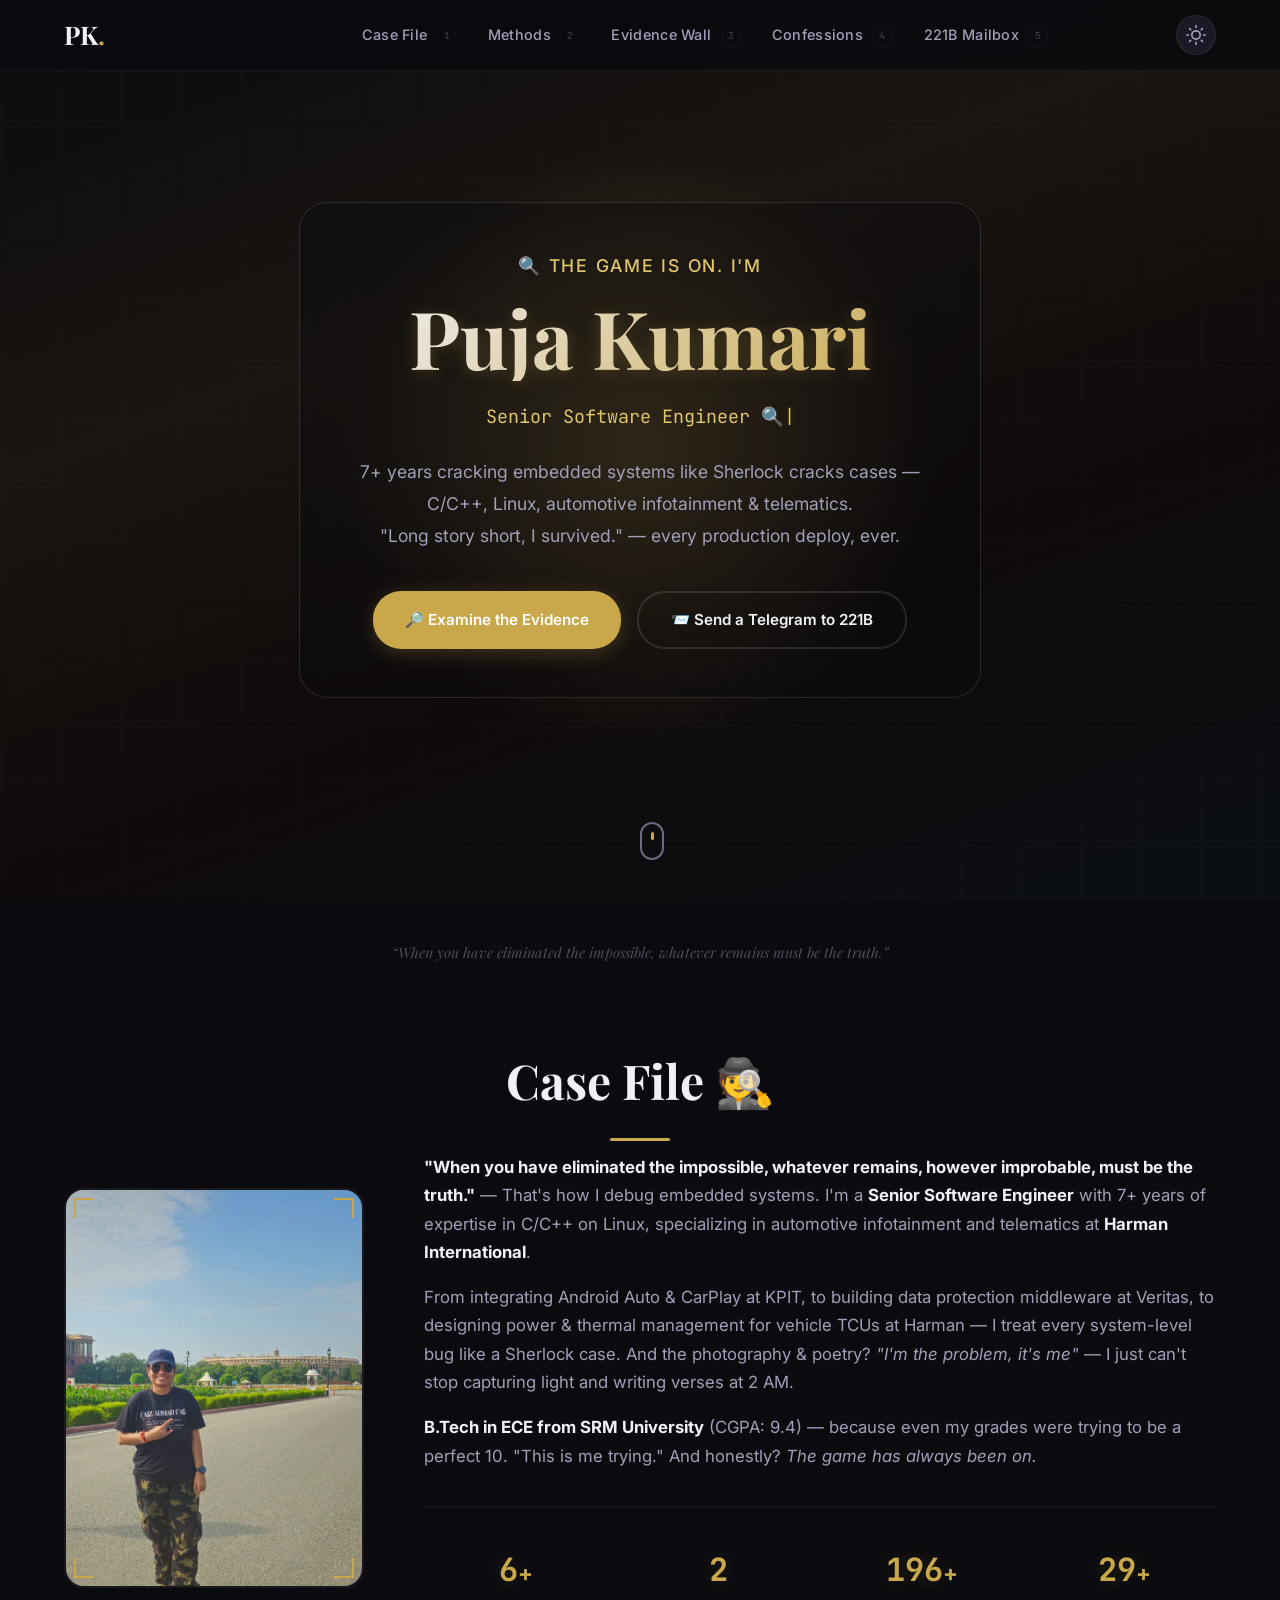
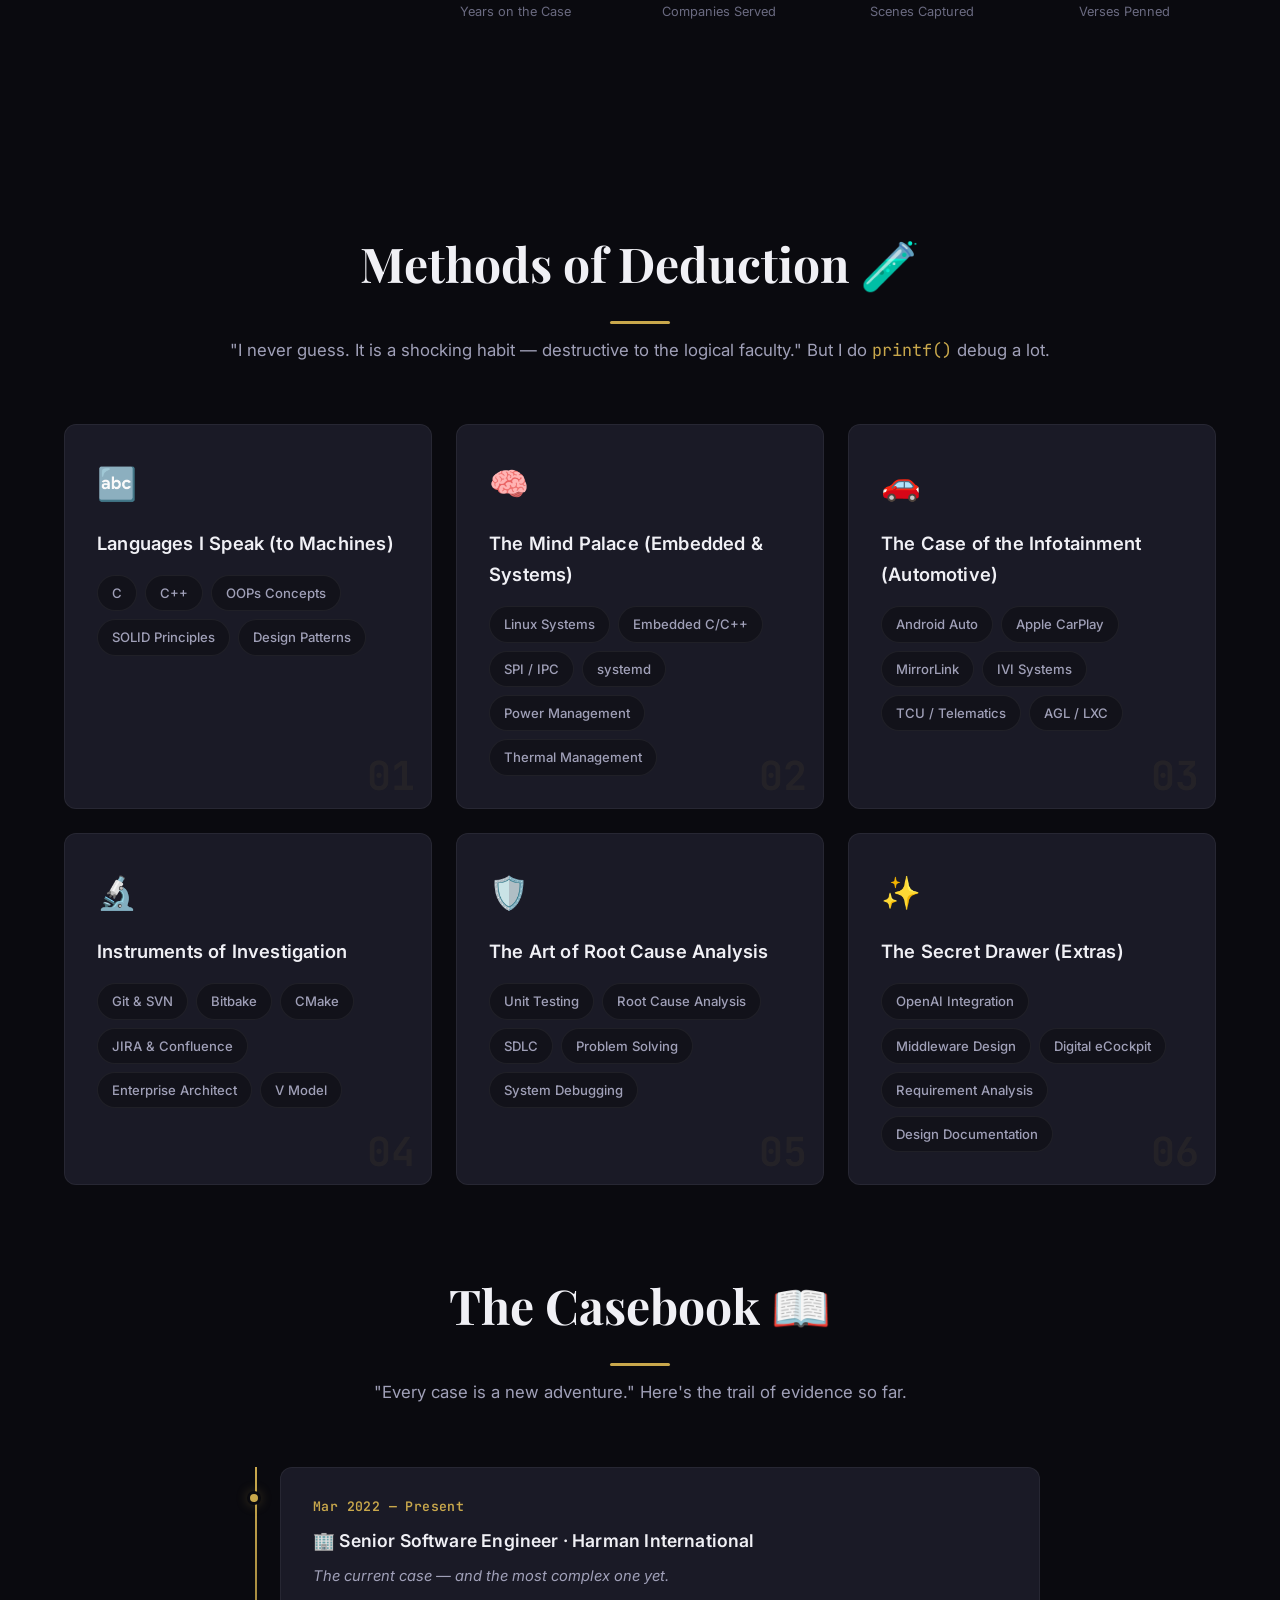
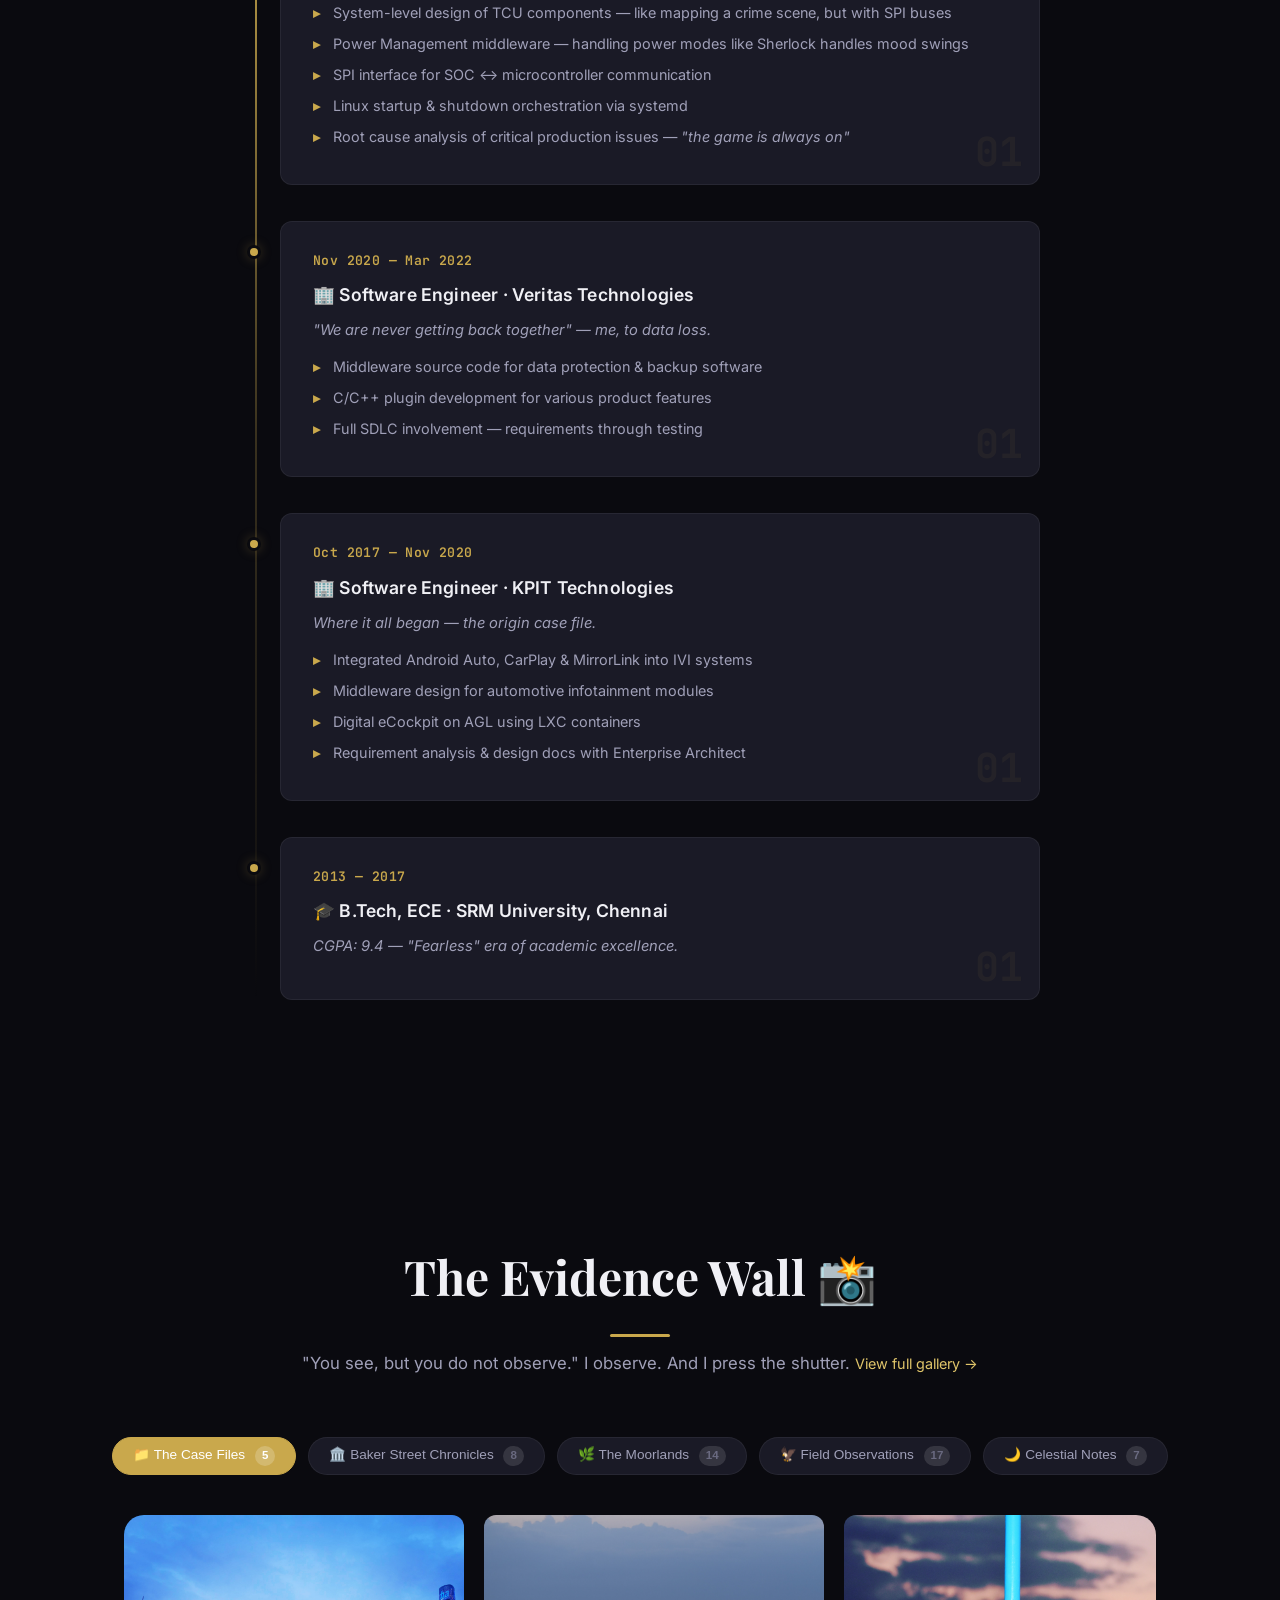
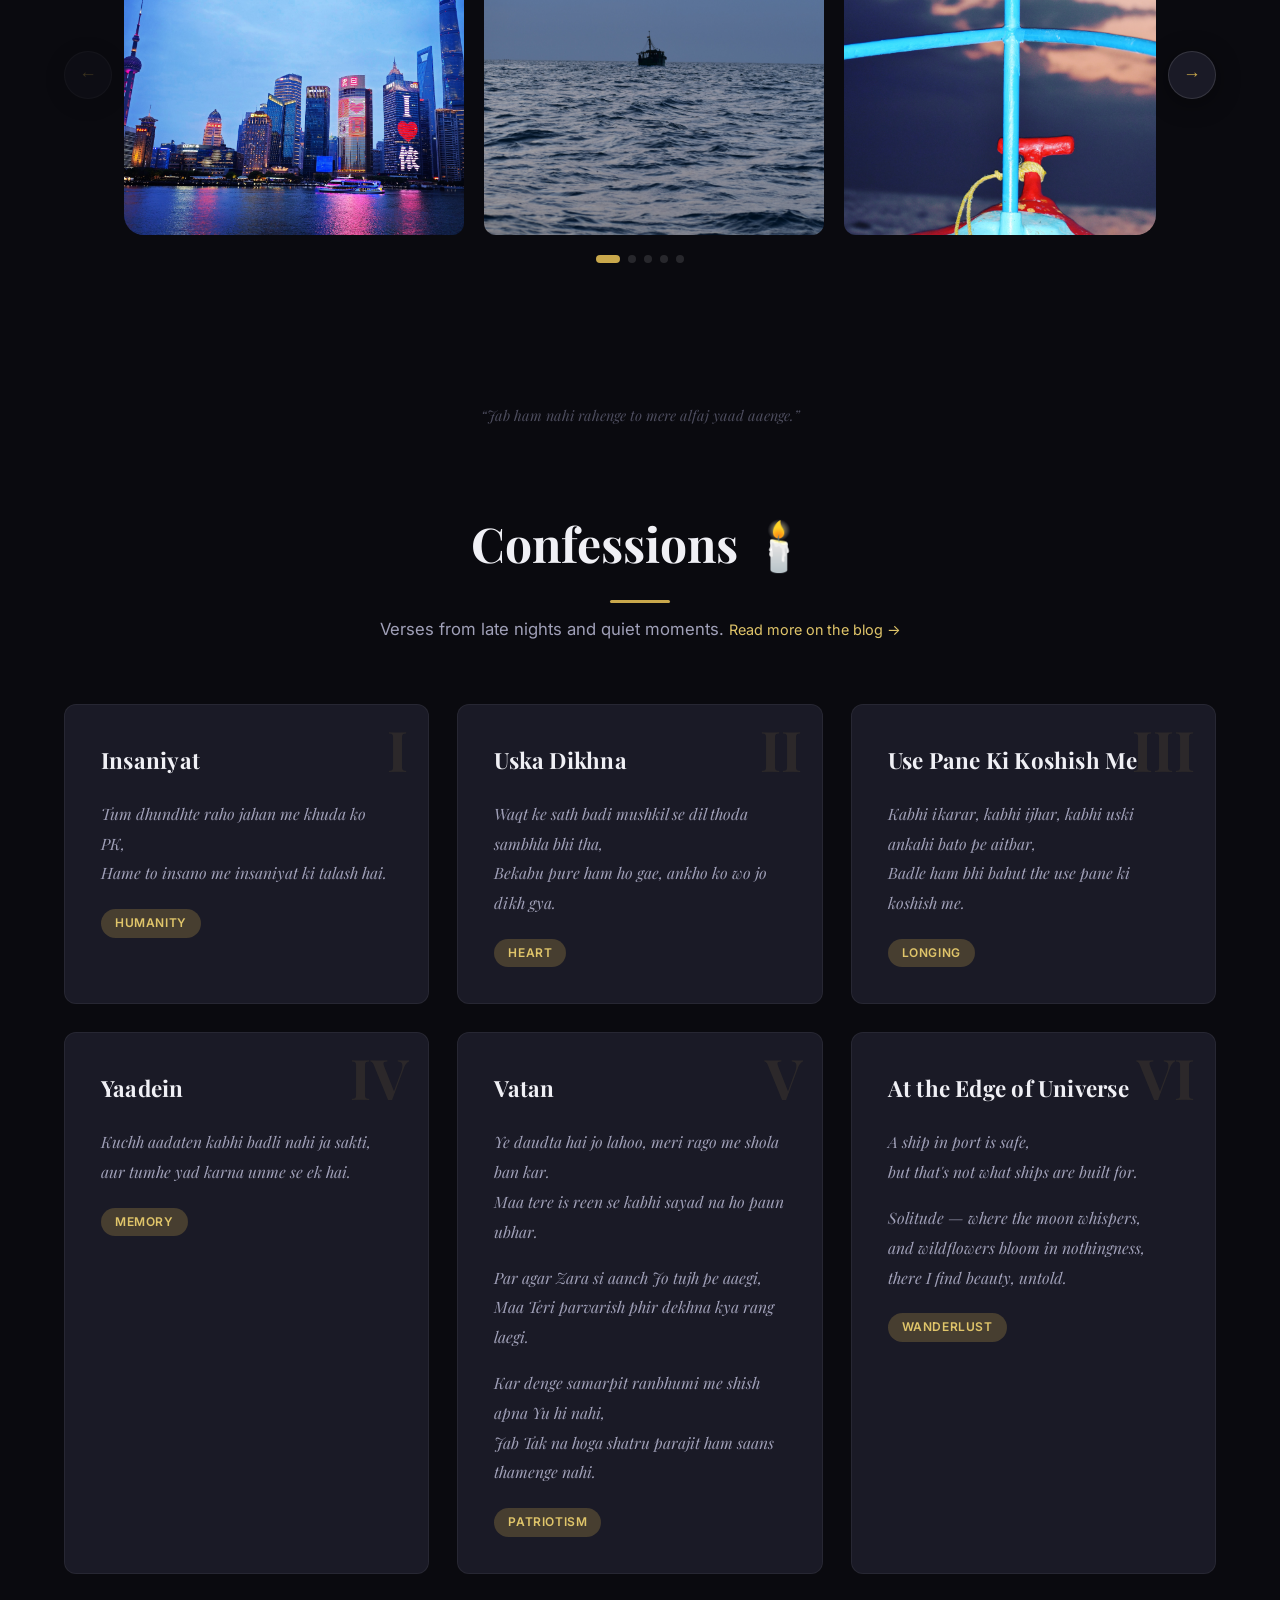
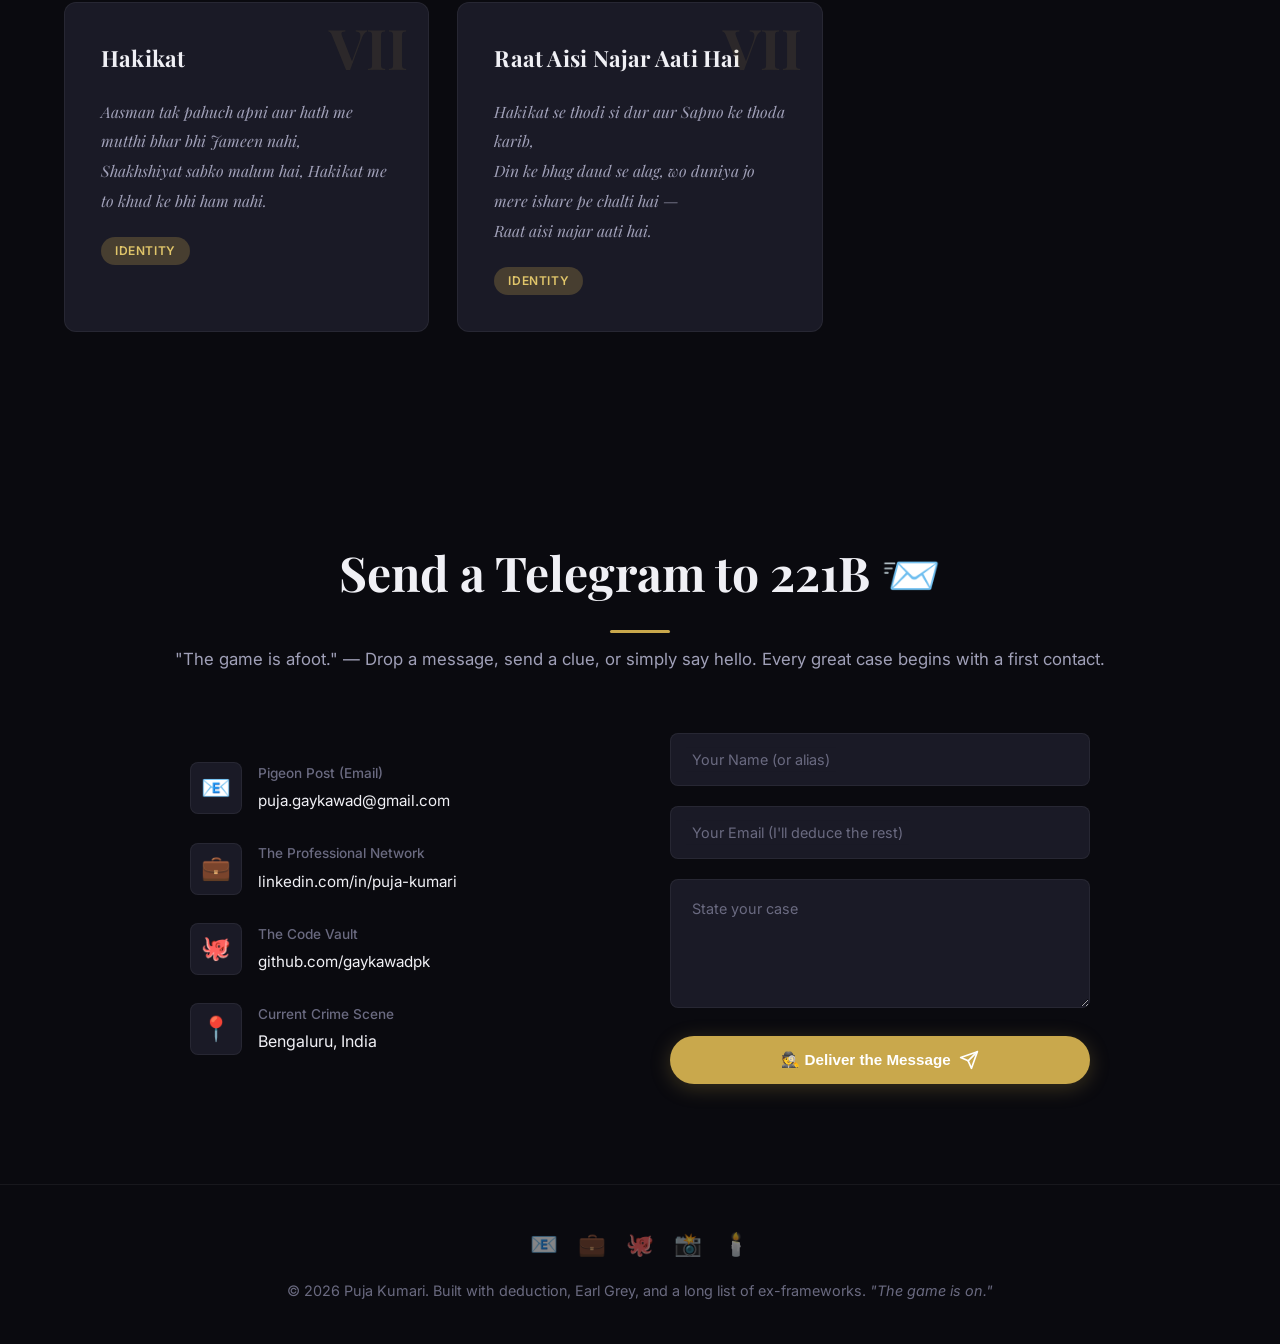
==== commit edf6fd3d: "Further Improvements in style" ====
--- a/index.html
+++ b/index.html
@@ -303,9 +303,21 @@
         <button class="filter-btn" data-filter="sky">🌙 Celestial Notes <span class="filter-count">7</span></button>
       </div>
 
-      <div class="gallery-grid">
+      <!-- Carousel wrapper -->
+      <div class="carousel-wrapper">
+        <button class="carousel-arrow carousel-prev" id="carouselPrev" aria-label="Previous">&#8592;</button>
+        <div class="carousel-viewport" id="carouselViewport">
+          <div class="carousel-track" id="carouselTrack">
 
         <!-- ═══ 📁 THE CASE FILES (Landscape / Seascape) ═══ -->
+        <div class="category-panel" data-panel="landscape">
+          <div class="category-header">
+            <span class="category-tag">CASE FOLDER</span>
+            <h3 class="category-title">📁 The Case Files</h3>
+            <div class="category-rule"></div>
+            <span class="category-meta">5 exhibits — Landscapes & Seascapes</span>
+          </div>
+        </div>
         <div class="gallery-item" data-category="landscape">
           <img src="images/1000059189.jpg" alt="Shanghai Tower from the Bund" loading="lazy" />
           <div class="gallery-overlay">
@@ -343,6 +355,14 @@
         </div>
 
         <!-- ═══ 🏛️ STREETS OF BAKER (Sacred & Street) ═══ -->
+        <div class="category-panel" data-panel="street">
+          <div class="category-header">
+            <span class="category-tag">CASE FOLDER</span>
+            <h3 class="category-title">🏛️ Baker Street Chronicles</h3>
+            <div class="category-rule"></div>
+            <span class="category-meta">8 exhibits — Sacred Places & Streets</span>
+          </div>
+        </div>
         <div class="gallery-item" data-category="street">
           <img src="images/1000105431.webp" alt="Shantang Street, Suzhou" loading="lazy" />
           <div class="gallery-overlay">
@@ -401,6 +421,14 @@
         </div>
 
         <!-- ═══ 🌿 THE MOORLANDS (Nature / Plants) ═══ -->
+        <div class="category-panel" data-panel="nature">
+          <div class="category-header">
+            <span class="category-tag">CASE FOLDER</span>
+            <h3 class="category-title">🌿 The Moorlands</h3>
+            <div class="category-rule"></div>
+            <span class="category-meta">14 exhibits — Flora & Forest</span>
+          </div>
+        </div>
         <div class="gallery-item" data-category="nature">
           <img src="images/1000099188.jpg" alt="Golden Rays in the Jungle" loading="lazy" />
           <div class="gallery-overlay">
@@ -501,6 +529,14 @@
         </div>
 
         <!-- ═══ 🦅 FIELD OBSERVATIONS (Wildlife) ═══ -->
+        <div class="category-panel" data-panel="wildlife">
+          <div class="category-header">
+            <span class="category-tag">CASE FOLDER</span>
+            <h3 class="category-title">🦅 Field Observations</h3>
+            <div class="category-rule"></div>
+            <span class="category-meta">17 exhibits — Wildlife & Creatures</span>
+          </div>
+        </div>
         <div class="gallery-item" data-category="wildlife">
           <img src="images/1000135410.webp" alt="Squirrel on Branch" loading="lazy" />
           <div class="gallery-overlay">
@@ -622,6 +658,14 @@
         </div>
 
         <!-- ═══ 🌙 CELESTIAL NOTES (Sky / Light) ═══ -->
+        <div class="category-panel" data-panel="sky">
+          <div class="category-header">
+            <span class="category-tag">CASE FOLDER</span>
+            <h3 class="category-title">🌙 Celestial Notes</h3>
+            <div class="category-rule"></div>
+            <span class="category-meta">7 exhibits — Sky, Light & Dusk</span>
+          </div>
+        </div>
         <div class="gallery-item" data-category="sky">
           <img src="images/1000086734.jpg" alt="Moon Arc" loading="lazy" />
           <div class="gallery-overlay">
@@ -671,7 +715,11 @@
             <p>Light that has seen centuries</p>
           </div>
         </div>
-      </div>
+      </div><!-- /.gallery-grid removed, now carousel-track -->
+        </div><!-- /.carousel-viewport -->
+        <button class="carousel-arrow carousel-next" id="carouselNext" aria-label="Next">&#8594;</button>
+      </div><!-- /.carousel-wrapper -->
+      <div class="carousel-dots" id="carouselDots"></div>
     </div>
   </section>
 
@@ -751,10 +799,18 @@
 
         <article class="poem-card">
           <div class="poem-decoration">VII</div>
-          <h3 class="poem-title">Raat Aisi Najar Aati Hai</h3>
+          <h3 class="poem-title">Hakikat</h3>
           <div class="poem-body">
             <p>Aasman tak pahuch apni aur hath me mutthi bhar bhi Jameen nahi,<br/>
             Shakhshiyat sabko malum hai, Hakikat me to khud ke bhi ham nahi.</p>
+          </div>
+          <span class="poem-tag">identity</span>
+        </article>
+
+        <article class="poem-card">
+          <div class="poem-decoration">VII</div>
+          <h3 class="poem-title">Raat Aisi Najar Aati Hai</h3>
+          <div class="poem-body">
             <p>Hakikat se thodi si dur aur Sapno ke thoda karib,<br/>
             Din ke bhag daud se alag, wo duniya jo mere ishare pe chalti hai —<br/>
             Raat aisi najar aati hai.</p>
--- a/style.css
+++ b/style.css
@@ -730,15 +730,200 @@
 }
 
 .gallery-grid {
-  display: grid;
-  grid-template-columns: repeat(auto-fill, minmax(300px, 1fr));
-  gap: 24px;
-  grid-auto-flow: dense;
-}
-
-@media (min-width: 768px) {
-  .gallery-grid {
-    grid-template-columns: repeat(auto-fill, minmax(320px, 1fr));
+  display: none; /* replaced by carousel */
+}
+
+/* ============================
+   🎠 CAROUSEL
+   ============================ */
+:root {
+  --slide-width: min(340px, 80vw);
+  --slide-gap: 20px;
+}
+
+/* Category header panel — slides in as first item of carousel */
+.category-panel {
+  flex: 0 0 260px;
+  width: 260px;
+  display: flex;
+  align-items: stretch;
+}
+
+.category-header {
+  display: flex;
+  flex-direction: column;
+  justify-content: center;
+  gap: 10px;
+  padding: 28px 24px;
+  border: 1px solid var(--border-hover);
+  border-radius: var(--radius-md);
+  background: var(--bg-card);
+  width: 100%;
+  height: 320px;
+  position: relative;
+  overflow: hidden;
+}
+
+.category-header::before {
+  content: '';
+  position: absolute;
+  top: 0; left: 0; right: 0;
+  height: 3px;
+  background: linear-gradient(90deg, var(--accent), var(--accent-light));
+}
+
+.category-tag {
+  font-family: var(--font-mono);
+  font-size: 0.6rem;
+  letter-spacing: 0.2em;
+  color: var(--accent);
+  text-transform: uppercase;
+  font-weight: 700;
+}
+
+.category-title {
+  font-family: var(--font-serif);
+  font-size: 1.35rem;
+  font-weight: 700;
+  color: var(--text-primary);
+  line-height: 1.3;
+  margin: 0;
+}
+
+.category-rule {
+  width: 40px;
+  height: 2px;
+  background: var(--accent);
+  border-radius: 1px;
+  opacity: 0.5;
+}
+
+.category-meta {
+  font-family: var(--font-mono);
+  font-size: 0.72rem;
+  color: var(--text-muted);
+  line-height: 1.5;
+}
+
+@media (max-width: 600px) {
+  .category-panel {
+    flex: 0 0 180px;
+    width: 180px;
+  }
+  .category-header {
+    height: 240px;
+    padding: 20px 16px;
+  }
+  .category-title { font-size: 1.05rem; }
+}
+
+.carousel-wrapper {
+  position: relative;
+  display: flex;
+  align-items: center;
+  gap: 12px;
+}
+
+.carousel-viewport {
+  overflow: hidden;
+  border-radius: var(--radius-lg);
+  flex: 1;
+  /* show roughly 3 slides on desktop, 1 on mobile */
+}
+
+.carousel-track {
+  display: flex;
+  gap: var(--slide-gap);
+  transition: transform 0.5s var(--ease-out);
+  will-change: transform;
+}
+
+/* Each gallery-item IS a carousel slide */
+.carousel-track .gallery-item {
+  flex: 0 0 var(--slide-width);
+  width: var(--slide-width);
+  border-radius: var(--radius-md);
+  overflow: hidden;
+}
+
+.carousel-track .gallery-item img {
+  width: 100%;
+  height: 320px;
+  object-fit: cover;
+  display: block;
+}
+
+/* Arrow buttons */
+.carousel-arrow {
+  flex-shrink: 0;
+  width: 48px;
+  height: 48px;
+  border-radius: 50%;
+  background: var(--bg-card);
+  border: 1px solid var(--border-hover);
+  color: var(--accent);
+  font-size: 1.1rem;
+  cursor: pointer;
+  display: flex;
+  align-items: center;
+  justify-content: center;
+  transition: all 0.3s var(--ease-out);
+  z-index: 2;
+  box-shadow: var(--shadow);
+}
+.carousel-arrow:hover {
+  background: var(--accent);
+  color: #fff;
+  border-color: var(--accent);
+  transform: scale(1.08);
+}
+.carousel-arrow:disabled {
+  opacity: 0.25;
+  cursor: not-allowed;
+  transform: none;
+}
+
+/* Dot indicators */
+.carousel-dots {
+  display: flex;
+  justify-content: center;
+  gap: 8px;
+  margin-top: 20px;
+  flex-wrap: wrap;
+}
+
+.carousel-dot {
+  width: 8px;
+  height: 8px;
+  border-radius: 50%;
+  border: none;
+  background: var(--border-hover);
+  cursor: pointer;
+  padding: 0;
+  transition: all 0.3s var(--ease-out);
+}
+
+.carousel-dot.active {
+  background: var(--accent);
+  width: 24px;
+  border-radius: 4px;
+}
+
+.carousel-dot:hover:not(.active) {
+  background: var(--text-muted);
+}
+
+@media (max-width: 600px) {
+  :root {
+    --slide-width: min(280px, 82vw);
+  }
+  .carousel-arrow {
+    width: 36px;
+    height: 36px;
+    font-size: 0.9rem;
+  }
+  .carousel-track .gallery-item img {
+    height: 240px;
   }
 }
 
@@ -1044,7 +1229,6 @@
   .section { padding: 60px 0; }
   .skills-grid { grid-template-columns: 1fr; }
   .poems-grid { grid-template-columns: 1fr; }
-  .gallery-grid { grid-template-columns: 1fr 1fr; }
   .gallery-item img { min-height: 160px; max-height: 250px; }
   .hero-cta { flex-direction: column; align-items: center; }
   .gallery-filters { gap: 8px; }
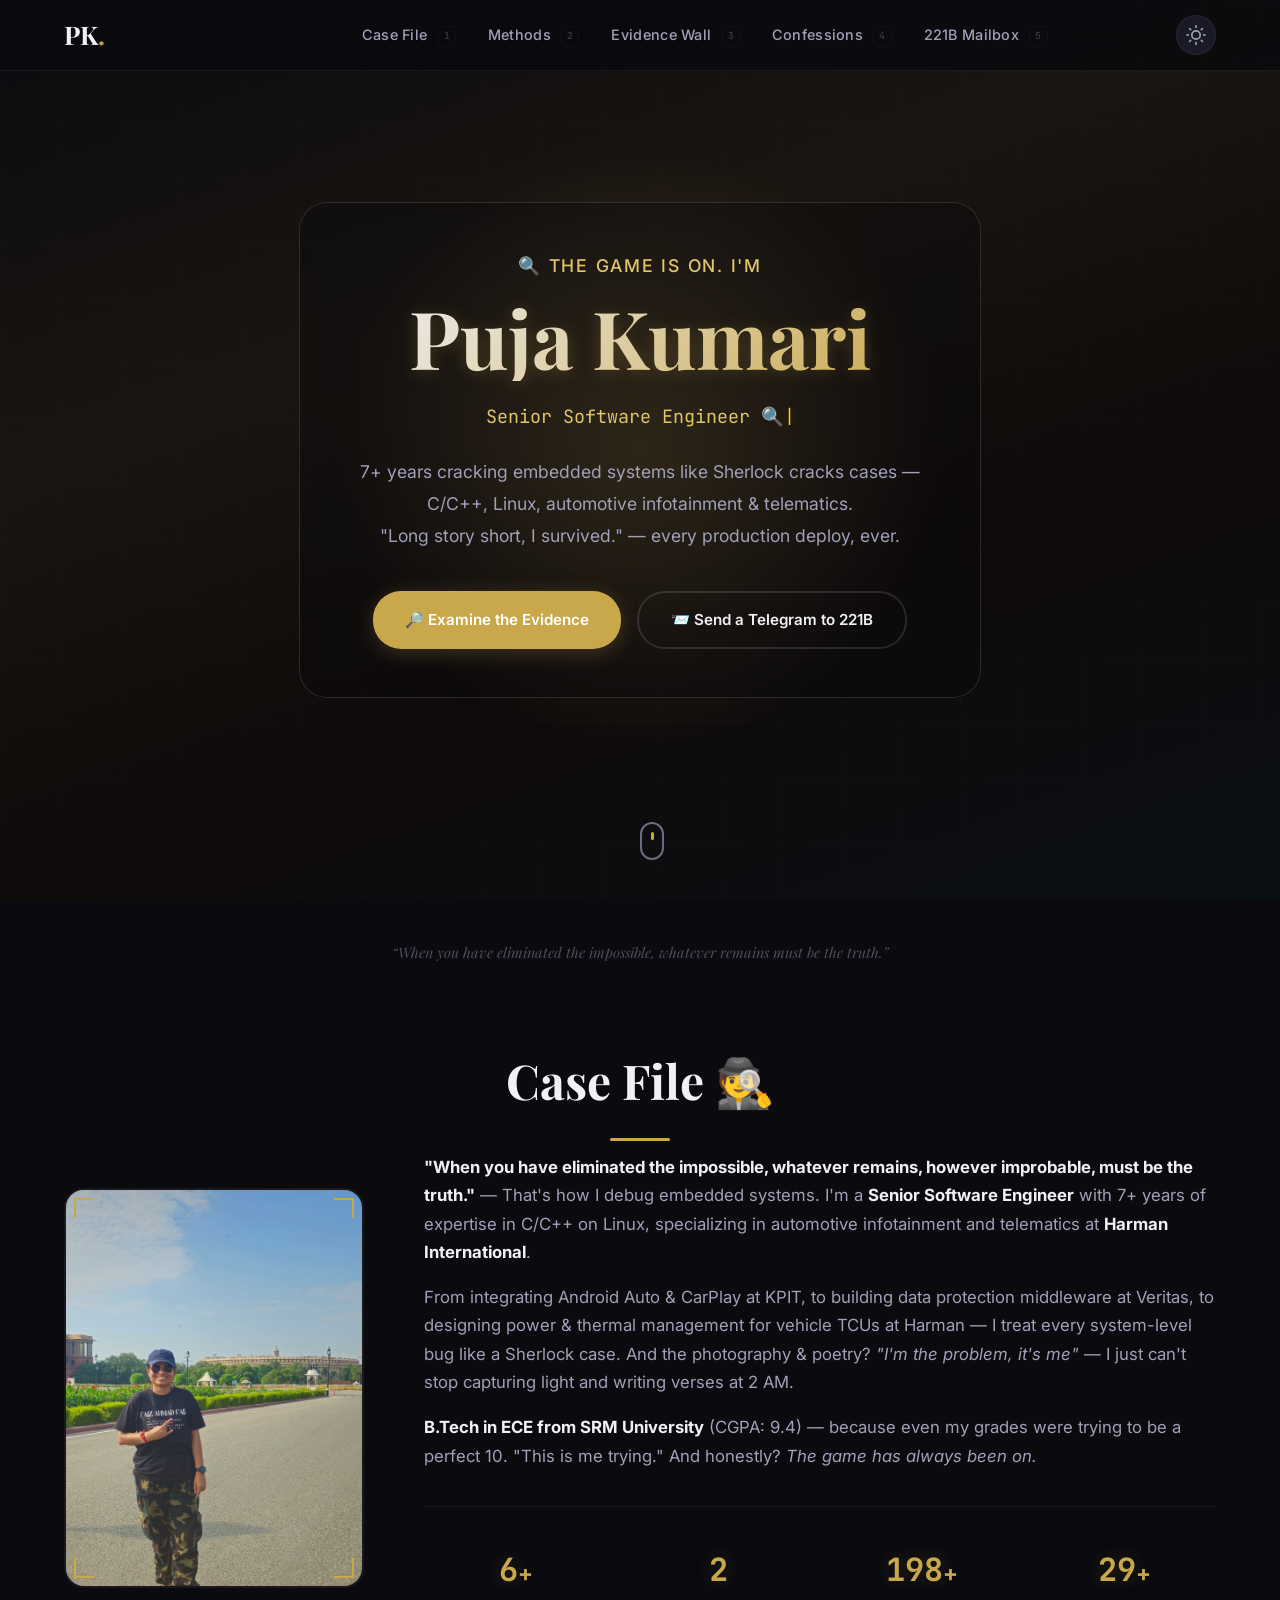
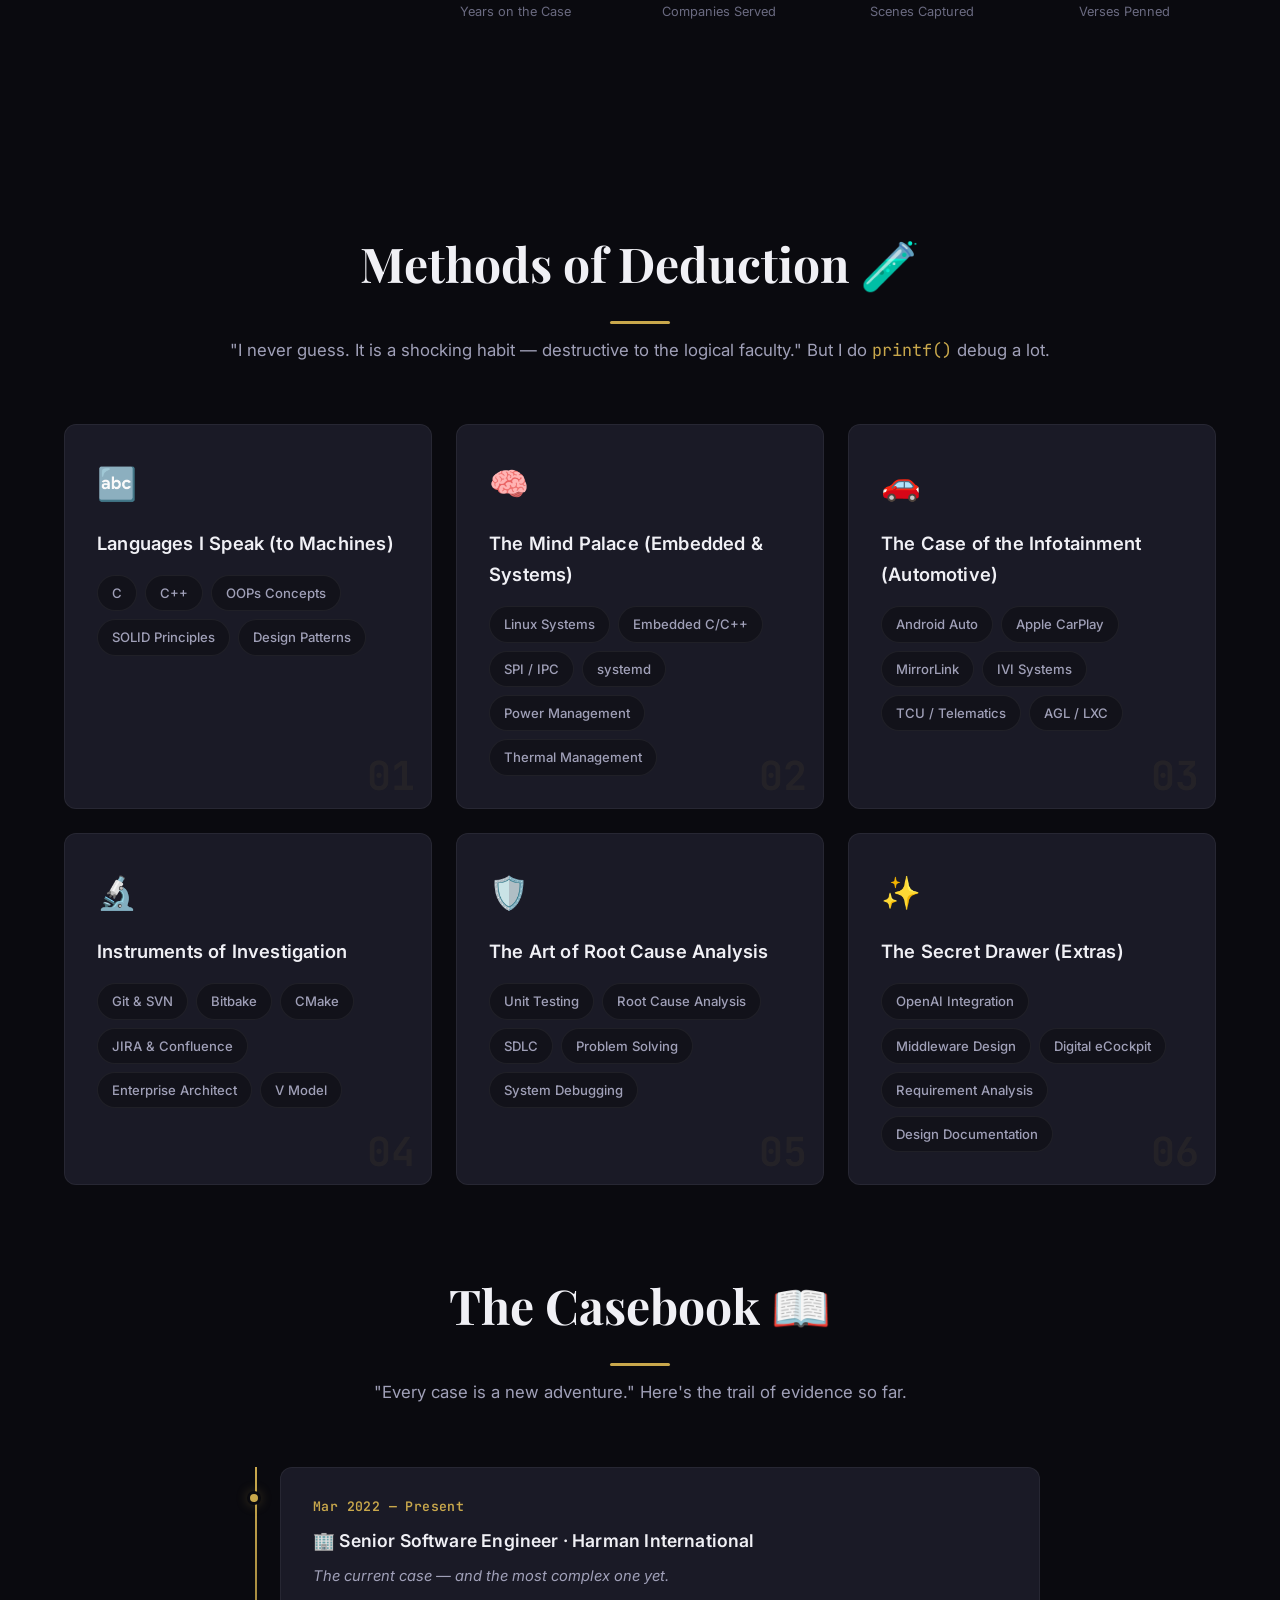
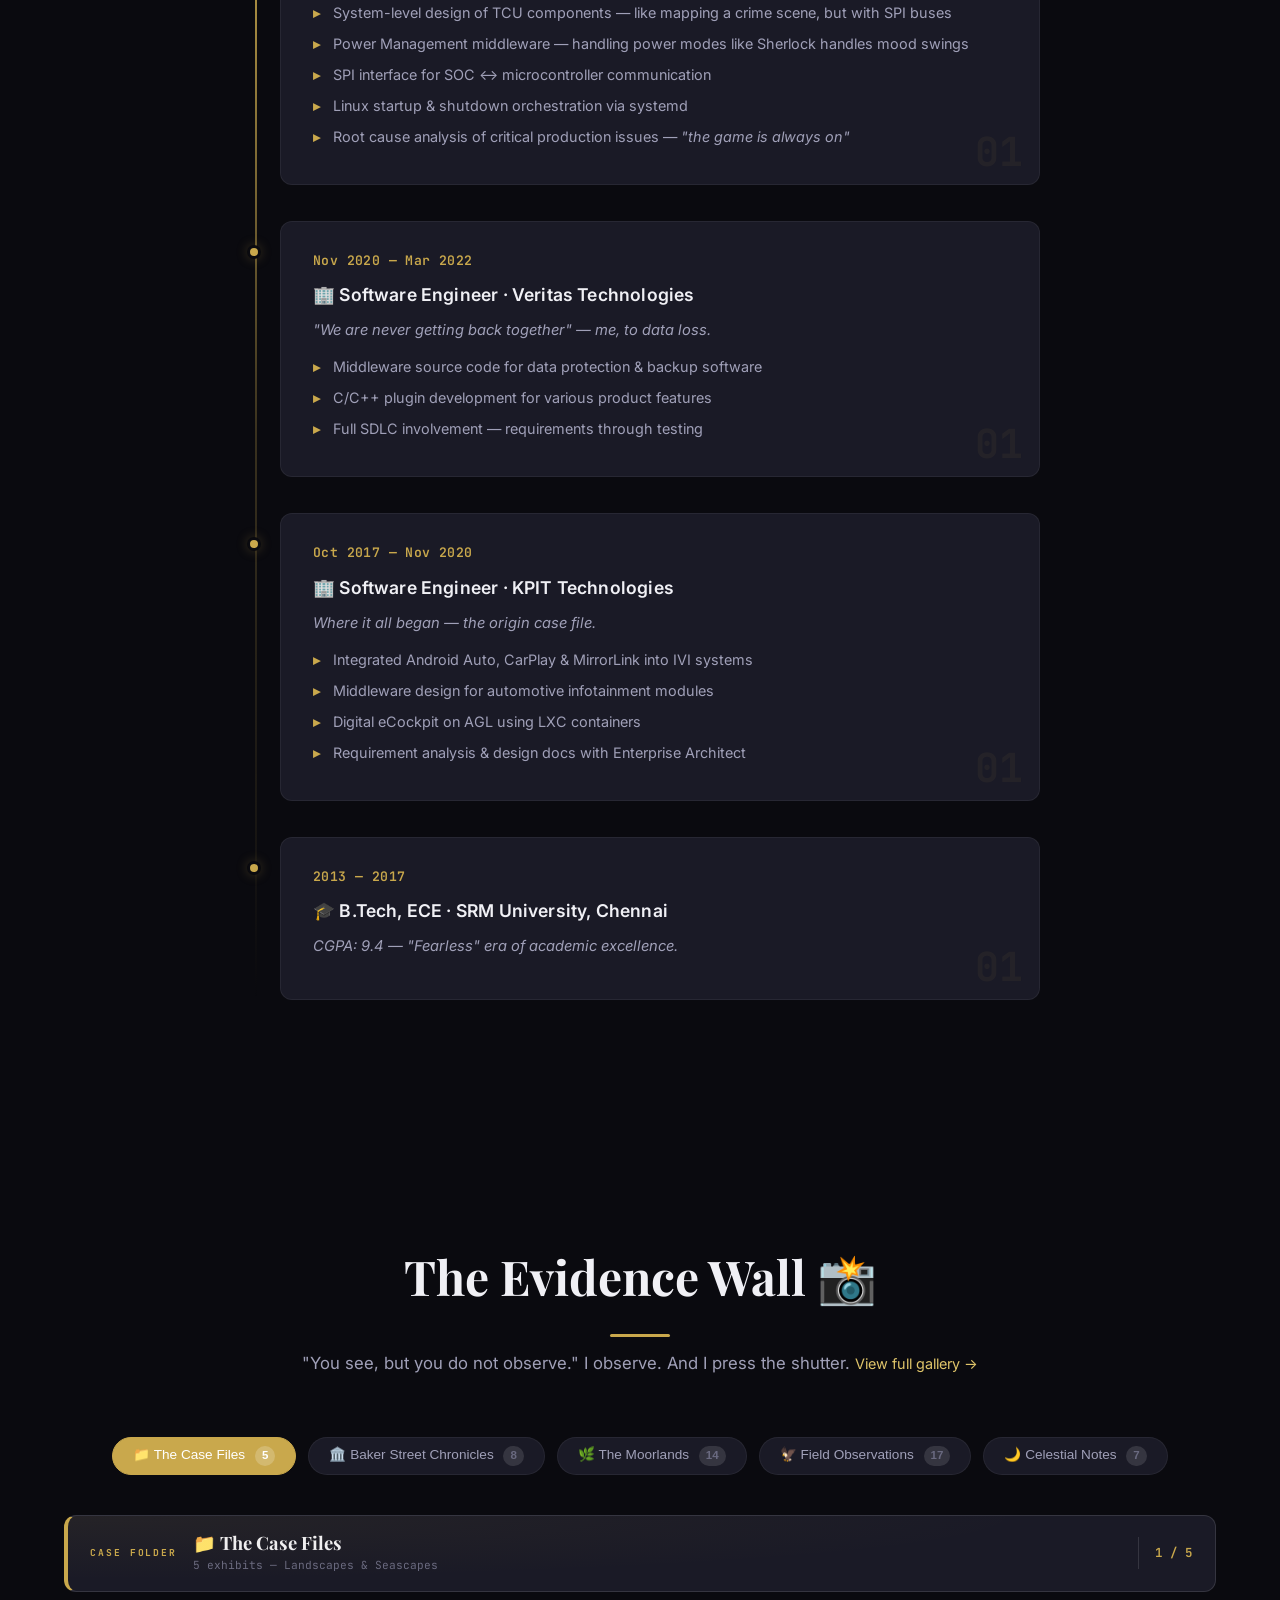
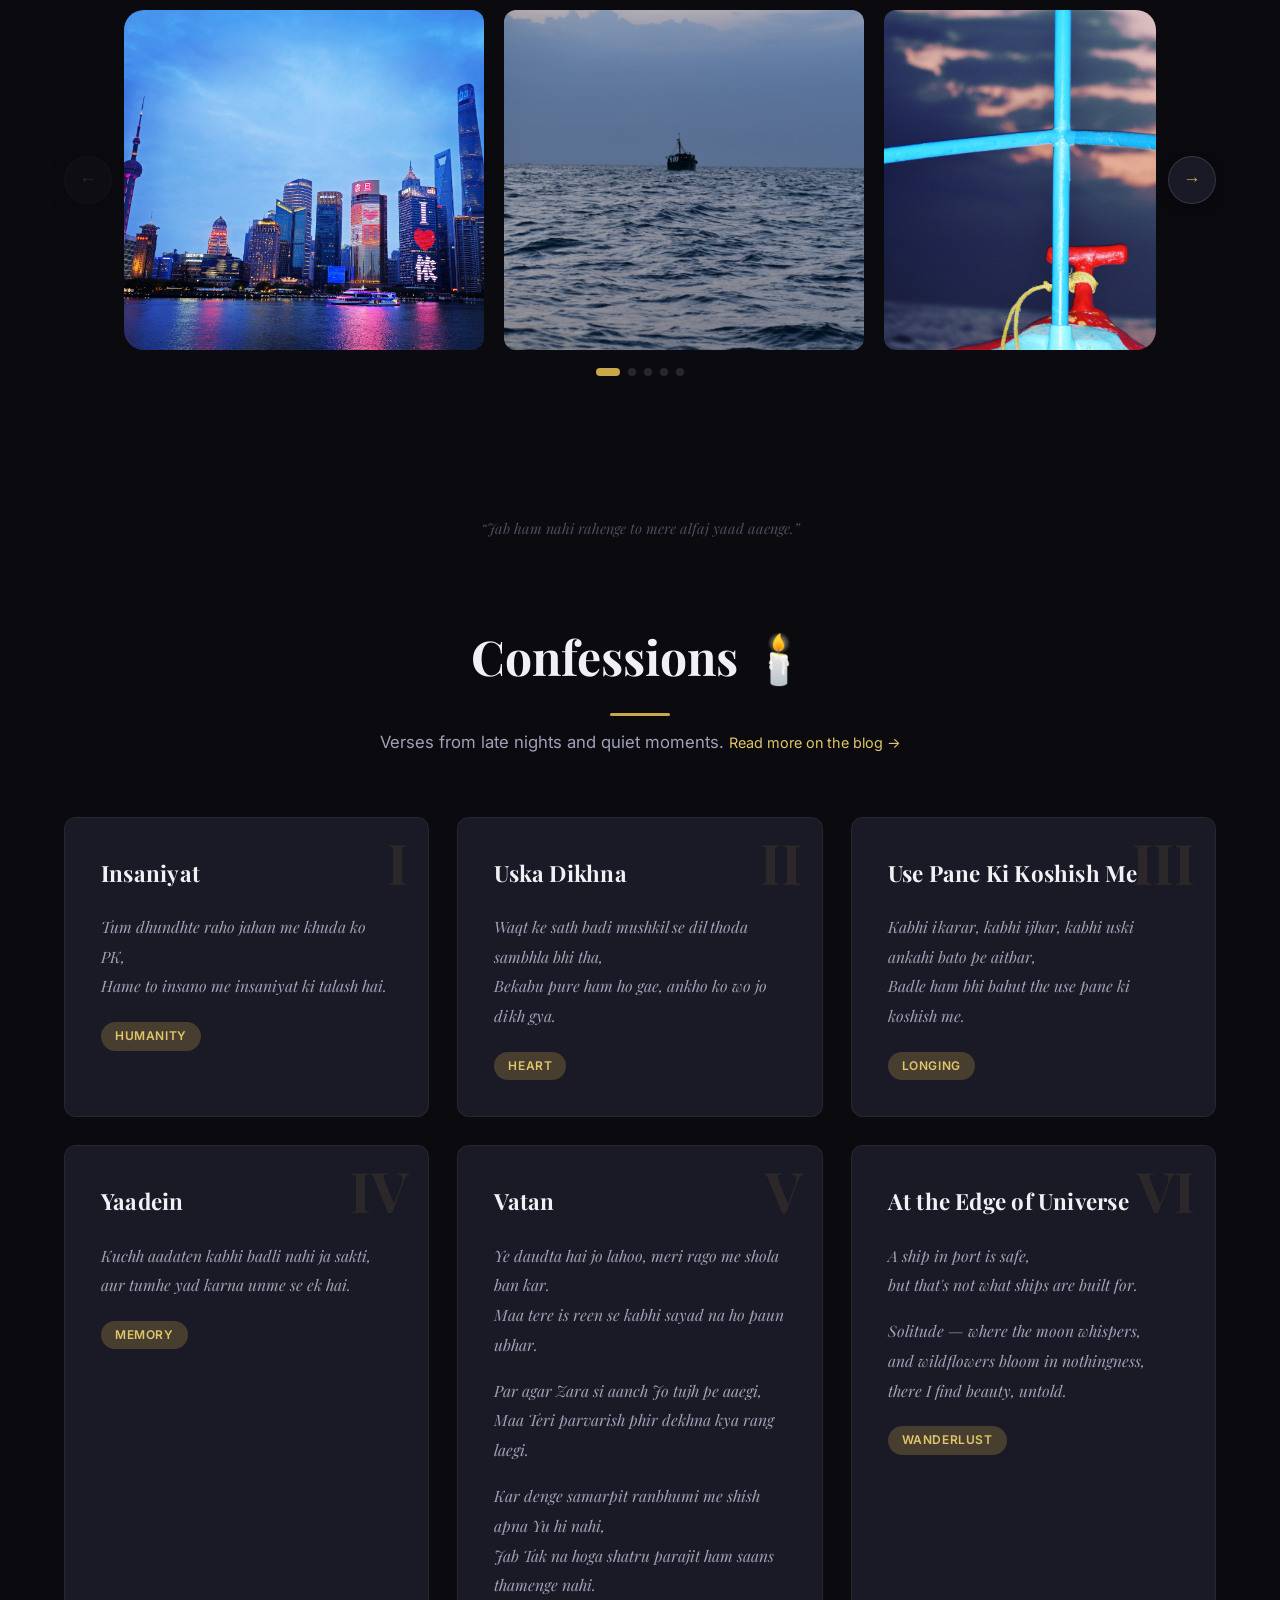
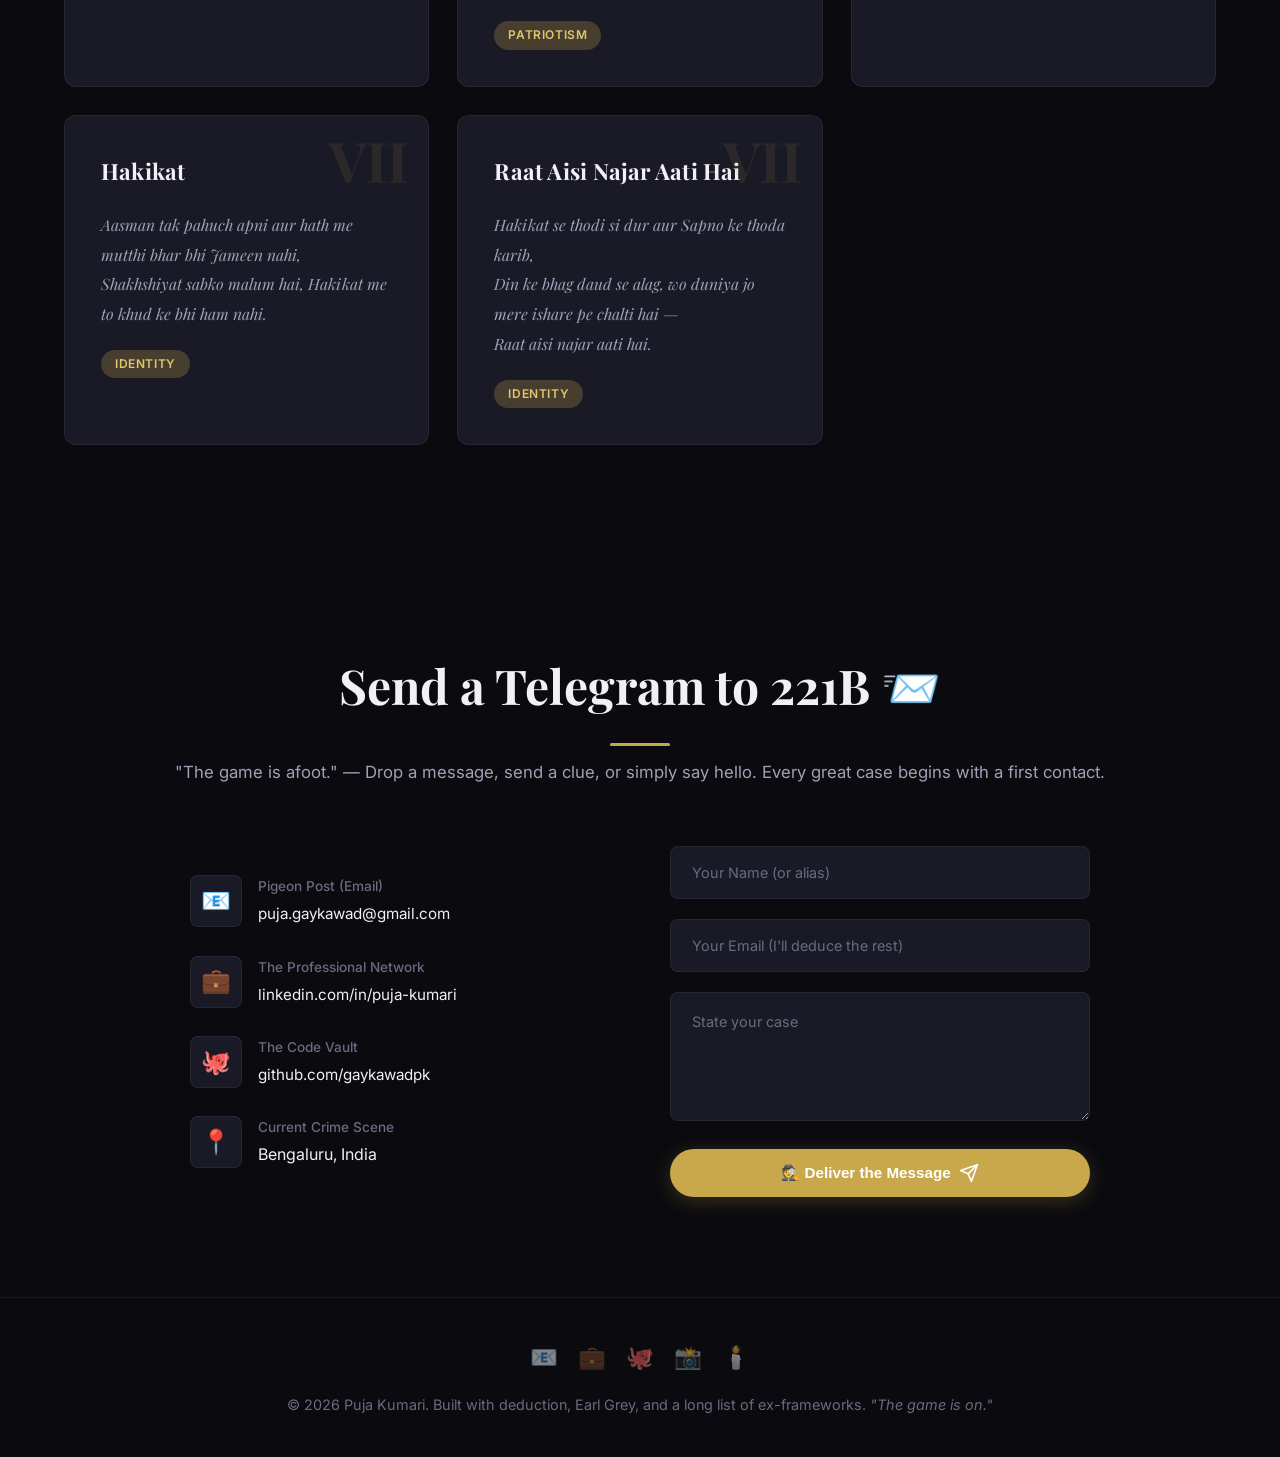
==== commit 869aef02: "Further Improvements in style" ====
--- a/index.html
+++ b/index.html
@@ -303,6 +303,17 @@
         <button class="filter-btn" data-filter="sky">🌙 Celestial Notes <span class="filter-count">7</span></button>
       </div>
 
+      <!-- Active category header — updated by JS -->
+      <div class="gallery-active-header" id="galleryActiveHeader">
+        <span class="category-tag">CASE FOLDER</span>
+        <div class="gallery-active-header-body">
+          <h3 class="category-title" id="galleryActiveTitle">📁 The Case Files</h3>
+          <span class="category-meta" id="galleryActiveMeta">5 exhibits — Landscapes &amp; Seascapes</span>
+        </div>
+        <div class="category-rule"></div>
+        <span class="gallery-active-counter" id="galleryActiveCounter">1 / 5</span>
+      </div>
+
       <!-- Carousel wrapper -->
       <div class="carousel-wrapper">
         <button class="carousel-arrow carousel-prev" id="carouselPrev" aria-label="Previous">&#8592;</button>
@@ -310,14 +321,6 @@
           <div class="carousel-track" id="carouselTrack">
 
         <!-- ═══ 📁 THE CASE FILES (Landscape / Seascape) ═══ -->
-        <div class="category-panel" data-panel="landscape">
-          <div class="category-header">
-            <span class="category-tag">CASE FOLDER</span>
-            <h3 class="category-title">📁 The Case Files</h3>
-            <div class="category-rule"></div>
-            <span class="category-meta">5 exhibits — Landscapes & Seascapes</span>
-          </div>
-        </div>
         <div class="gallery-item" data-category="landscape">
           <img src="images/1000059189.jpg" alt="Shanghai Tower from the Bund" loading="lazy" />
           <div class="gallery-overlay">
@@ -355,14 +358,6 @@
         </div>
 
         <!-- ═══ 🏛️ STREETS OF BAKER (Sacred & Street) ═══ -->
-        <div class="category-panel" data-panel="street">
-          <div class="category-header">
-            <span class="category-tag">CASE FOLDER</span>
-            <h3 class="category-title">🏛️ Baker Street Chronicles</h3>
-            <div class="category-rule"></div>
-            <span class="category-meta">8 exhibits — Sacred Places & Streets</span>
-          </div>
-        </div>
         <div class="gallery-item" data-category="street">
           <img src="images/1000105431.webp" alt="Shantang Street, Suzhou" loading="lazy" />
           <div class="gallery-overlay">
@@ -421,14 +416,6 @@
         </div>
 
         <!-- ═══ 🌿 THE MOORLANDS (Nature / Plants) ═══ -->
-        <div class="category-panel" data-panel="nature">
-          <div class="category-header">
-            <span class="category-tag">CASE FOLDER</span>
-            <h3 class="category-title">🌿 The Moorlands</h3>
-            <div class="category-rule"></div>
-            <span class="category-meta">14 exhibits — Flora & Forest</span>
-          </div>
-        </div>
         <div class="gallery-item" data-category="nature">
           <img src="images/1000099188.jpg" alt="Golden Rays in the Jungle" loading="lazy" />
           <div class="gallery-overlay">
@@ -529,14 +516,6 @@
         </div>
 
         <!-- ═══ 🦅 FIELD OBSERVATIONS (Wildlife) ═══ -->
-        <div class="category-panel" data-panel="wildlife">
-          <div class="category-header">
-            <span class="category-tag">CASE FOLDER</span>
-            <h3 class="category-title">🦅 Field Observations</h3>
-            <div class="category-rule"></div>
-            <span class="category-meta">17 exhibits — Wildlife & Creatures</span>
-          </div>
-        </div>
         <div class="gallery-item" data-category="wildlife">
           <img src="images/1000135410.webp" alt="Squirrel on Branch" loading="lazy" />
           <div class="gallery-overlay">
@@ -658,14 +637,6 @@
         </div>
 
         <!-- ═══ 🌙 CELESTIAL NOTES (Sky / Light) ═══ -->
-        <div class="category-panel" data-panel="sky">
-          <div class="category-header">
-            <span class="category-tag">CASE FOLDER</span>
-            <h3 class="category-title">🌙 Celestial Notes</h3>
-            <div class="category-rule"></div>
-            <span class="category-meta">7 exhibits — Sky, Light & Dusk</span>
-          </div>
-        </div>
         <div class="gallery-item" data-category="sky">
           <img src="images/1000086734.jpg" alt="Moon Arc" loading="lazy" />
           <div class="gallery-overlay">
--- a/style.css
+++ b/style.css
@@ -737,86 +737,76 @@
    🎠 CAROUSEL
    ============================ */
 :root {
-  --slide-width: min(340px, 80vw);
+  --slide-width: 360px;
   --slide-gap: 20px;
 }
 
-/* Category header panel — slides in as first item of carousel */
-.category-panel {
-  flex: 0 0 260px;
-  width: 260px;
-  display: flex;
-  align-items: stretch;
-}
-
-.category-header {
-  display: flex;
-  flex-direction: column;
-  justify-content: center;
-  gap: 10px;
-  padding: 28px 24px;
-  border: 1px solid var(--border-hover);
+/* ── Active-category banner (above carousel) ── */
+.gallery-active-header {
+  display: flex;
+  align-items: center;
+  gap: 16px;
+  padding: 16px 22px;
+  margin-bottom: 18px;
   border-radius: var(--radius-md);
   background: var(--bg-card);
-  width: 100%;
-  height: 320px;
+  border: 1px solid var(--border-hover);
+  border-left: 4px solid var(--accent);
   position: relative;
   overflow: hidden;
-}
-
-.category-header::before {
+  flex-wrap: wrap;
+}
+.gallery-active-header::before {
   content: '';
   position: absolute;
-  top: 0; left: 0; right: 0;
-  height: 3px;
-  background: linear-gradient(90deg, var(--accent), var(--accent-light));
-}
-
-.category-tag {
+  inset: 0;
+  background: radial-gradient(ellipse at top left, rgba(212,175,55,.06) 0%, transparent 60%);
+  pointer-events: none;
+}
+.gallery-active-header .category-tag {
   font-family: var(--font-mono);
   font-size: 0.6rem;
   letter-spacing: 0.2em;
   color: var(--accent);
   text-transform: uppercase;
   font-weight: 700;
-}
-
-.category-title {
+  flex-shrink: 0;
+}
+.gallery-active-header-body {
+  display: flex;
+  flex-direction: column;
+  gap: 2px;
+  flex: 1;
+}
+.gallery-active-header .category-title {
   font-family: var(--font-serif);
-  font-size: 1.35rem;
+  font-size: 1.15rem;
   font-weight: 700;
   color: var(--text-primary);
-  line-height: 1.3;
   margin: 0;
-}
-
-.category-rule {
-  width: 40px;
-  height: 2px;
-  background: var(--accent);
-  border-radius: 1px;
-  opacity: 0.5;
-}
-
-.category-meta {
+  line-height: 1.2;
+}
+.gallery-active-header .category-meta {
   font-family: var(--font-mono);
-  font-size: 0.72rem;
+  font-size: 0.7rem;
   color: var(--text-muted);
-  line-height: 1.5;
-}
-
-@media (max-width: 600px) {
-  .category-panel {
-    flex: 0 0 180px;
-    width: 180px;
-  }
-  .category-header {
-    height: 240px;
-    padding: 20px 16px;
-  }
-  .category-title { font-size: 1.05rem; }
-}
-
+}
+.gallery-active-header .category-rule {
+  width: 1px;
+  height: 32px;
+  background: var(--border-hover);
+  flex-shrink: 0;
+}
+.gallery-active-counter {
+  font-family: var(--font-mono);
+  font-size: 0.78rem;
+  color: var(--accent);
+  font-weight: 600;
+  flex-shrink: 0;
+  letter-spacing: 0.05em;
+}
+
+/* ── Wrapper (arrows + viewport) ── */
 .carousel-wrapper {
   position: relative;
   display: flex;
@@ -824,36 +814,44 @@
   gap: 12px;
 }
 
+/* ── Viewport clips the track ── */
 .carousel-viewport {
   overflow: hidden;
   border-radius: var(--radius-lg);
   flex: 1;
-  /* show roughly 3 slides on desktop, 1 on mobile */
-}
-
+  min-width: 0;
+}
+
+/* ── Track slides on transform ── */
 .carousel-track {
   display: flex;
   gap: var(--slide-gap);
-  transition: transform 0.5s var(--ease-out);
+  transition: transform 0.45s cubic-bezier(0.4, 0, 0.2, 1);
   will-change: transform;
 }
 
-/* Each gallery-item IS a carousel slide */
+/* ── Each slide ── */
 .carousel-track .gallery-item {
   flex: 0 0 var(--slide-width);
   width: var(--slide-width);
   border-radius: var(--radius-md);
   overflow: hidden;
+  position: relative;
+  cursor: pointer;
 }
 
 .carousel-track .gallery-item img {
   width: 100%;
-  height: 320px;
+  height: 340px;
   object-fit: cover;
   display: block;
-}
-
-/* Arrow buttons */
+  transition: transform 0.4s var(--ease-out);
+}
+.carousel-track .gallery-item:hover img {
+  transform: scale(1.04);
+}
+
+/* ── Arrow buttons ── */
 .carousel-arrow {
   flex-shrink: 0;
   width: 48px;
@@ -867,31 +865,30 @@
   display: flex;
   align-items: center;
   justify-content: center;
-  transition: all 0.3s var(--ease-out);
+  transition: background 0.25s, color 0.25s, border-color 0.25s, transform 0.2s;
   z-index: 2;
   box-shadow: var(--shadow);
 }
-.carousel-arrow:hover {
+.carousel-arrow:hover:not(:disabled) {
   background: var(--accent);
-  color: #fff;
+  color: #000;
   border-color: var(--accent);
-  transform: scale(1.08);
+  transform: scale(1.1);
 }
 .carousel-arrow:disabled {
-  opacity: 0.25;
+  opacity: 0.2;
   cursor: not-allowed;
   transform: none;
 }
 
-/* Dot indicators */
+/* ── Dot indicators ── */
 .carousel-dots {
   display: flex;
   justify-content: center;
   gap: 8px;
-  margin-top: 20px;
+  margin-top: 18px;
   flex-wrap: wrap;
 }
-
 .carousel-dot {
   width: 8px;
   height: 8px;
@@ -900,31 +897,26 @@
   background: var(--border-hover);
   cursor: pointer;
   padding: 0;
-  transition: all 0.3s var(--ease-out);
-}
-
+  transition: width 0.3s, background 0.3s, border-radius 0.3s;
+}
 .carousel-dot.active {
   background: var(--accent);
   width: 24px;
   border-radius: 4px;
 }
-
 .carousel-dot:hover:not(.active) {
   background: var(--text-muted);
 }
 
-@media (max-width: 600px) {
-  :root {
-    --slide-width: min(280px, 82vw);
-  }
-  .carousel-arrow {
-    width: 36px;
-    height: 36px;
-    font-size: 0.9rem;
-  }
-  .carousel-track .gallery-item img {
-    height: 240px;
-  }
+/* ── Mobile overrides ── */
+@media (max-width: 768px) {
+  :root { --slide-width: min(300px, 84vw); }
+  .carousel-arrow { width: 38px; height: 38px; font-size: 0.9rem; }
+  .carousel-track .gallery-item img { height: 260px; }
+  .gallery-active-header { gap: 10px; padding: 12px 14px; }
+  .gallery-active-header .category-title { font-size: 1rem; }
+  .gallery-active-header .category-rule { display: none; }
+  .gallery-active-counter { display: none; }
 }
 
 /* gallery-item base styles */
@@ -1691,6 +1683,20 @@
 .gallery-item:hover img {
   animation-play-state: paused;
   transform: scale(1.08);
+}
+
+/* Carousel slides: disable Ken Burns — it fights with translateX */
+.carousel-track .gallery-item img {
+  animation: none !important;
+}
+.carousel-track .gallery-item:hover img {
+  transform: scale(1.05) !important;
+  transition: transform 0.4s ease;
+}
+/* Also disable scale-up on the item itself inside carousel */
+.carousel-track .gallery-item:hover {
+  transform: none !important;
+  box-shadow: none;
 }
 
 /* ============================
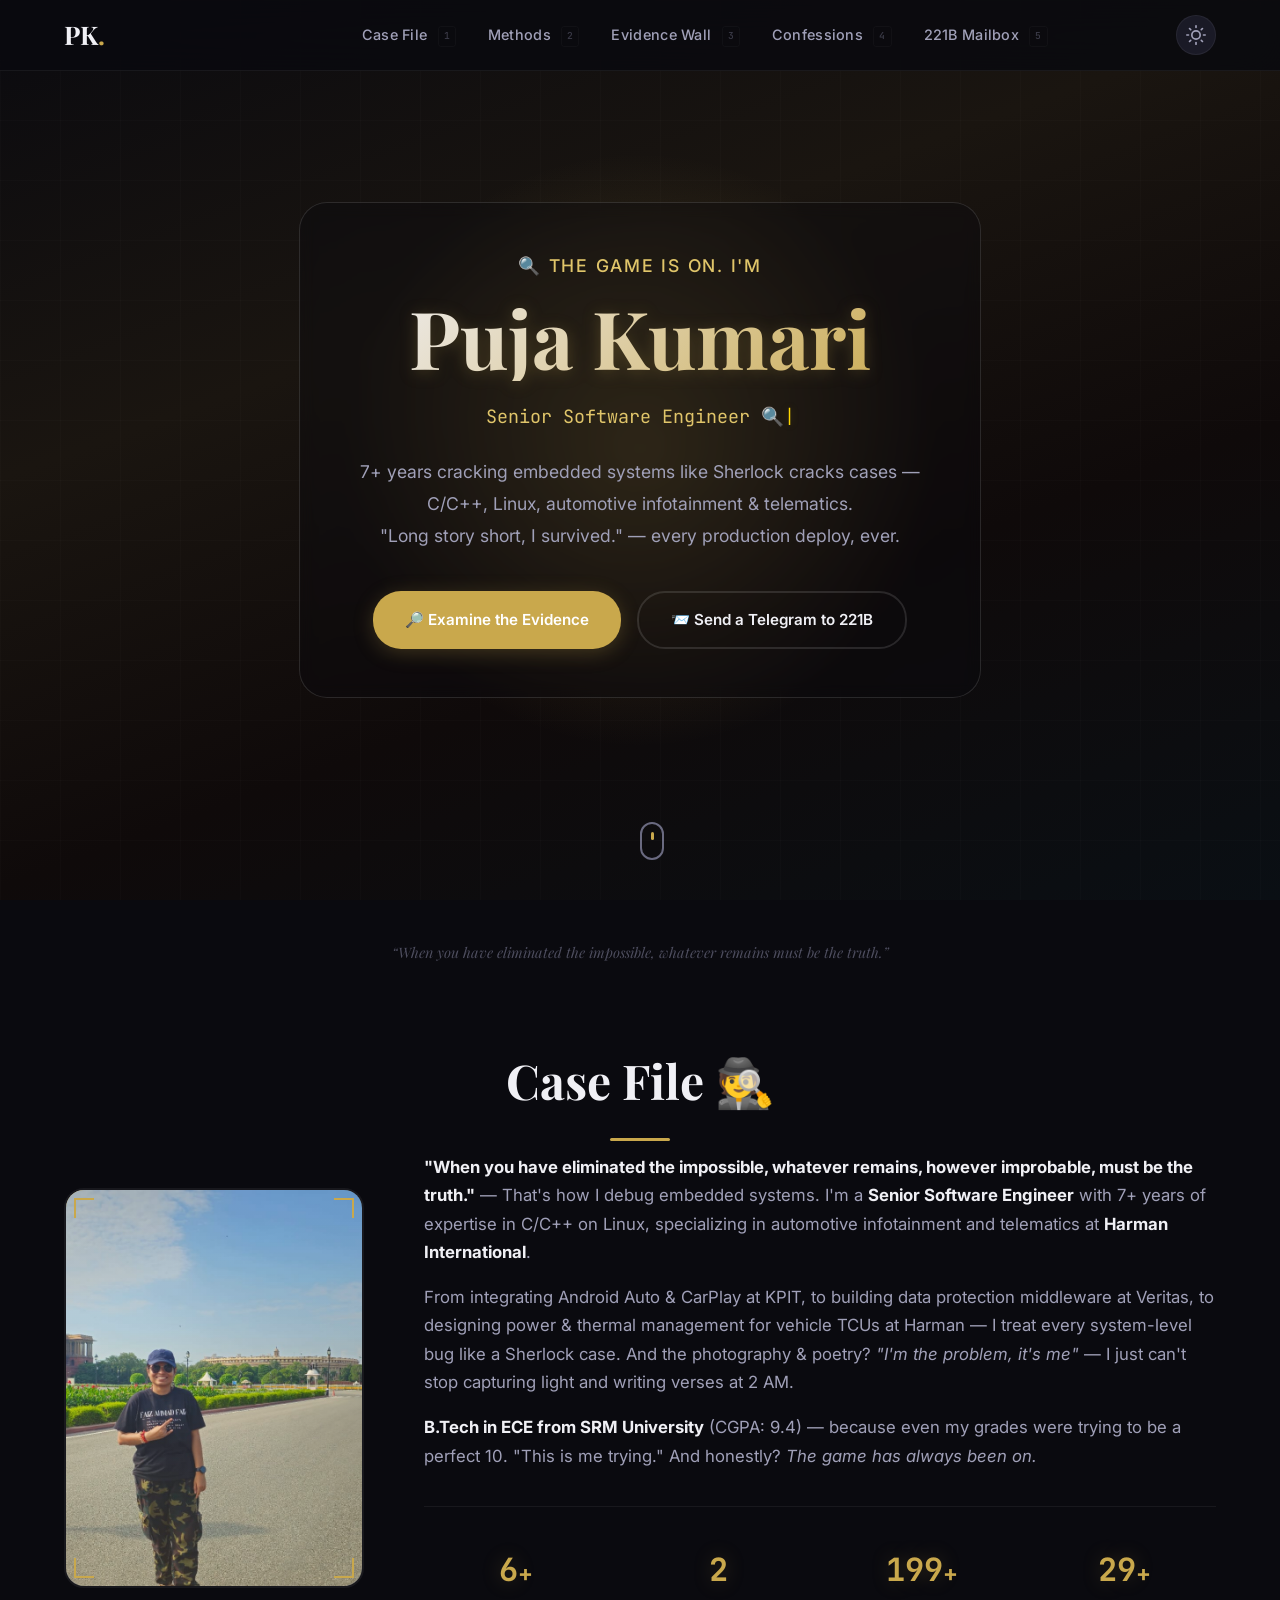
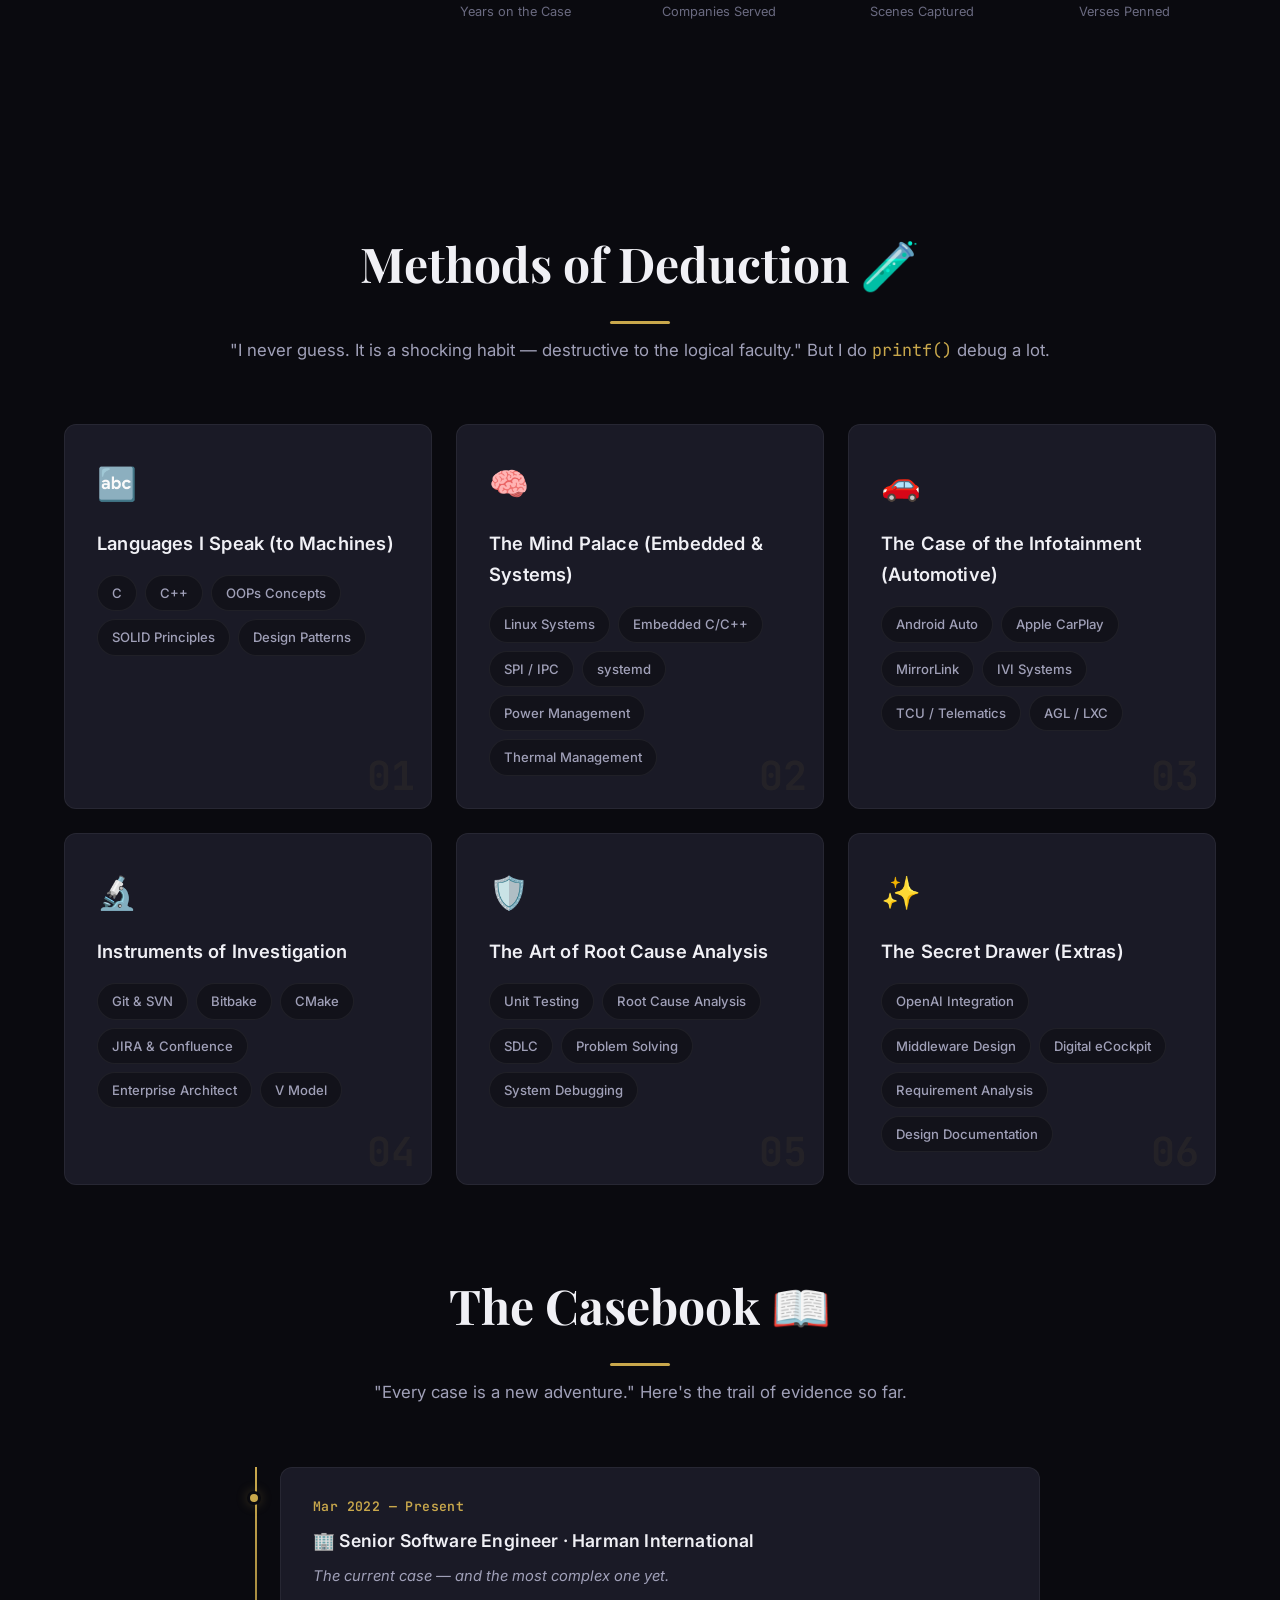
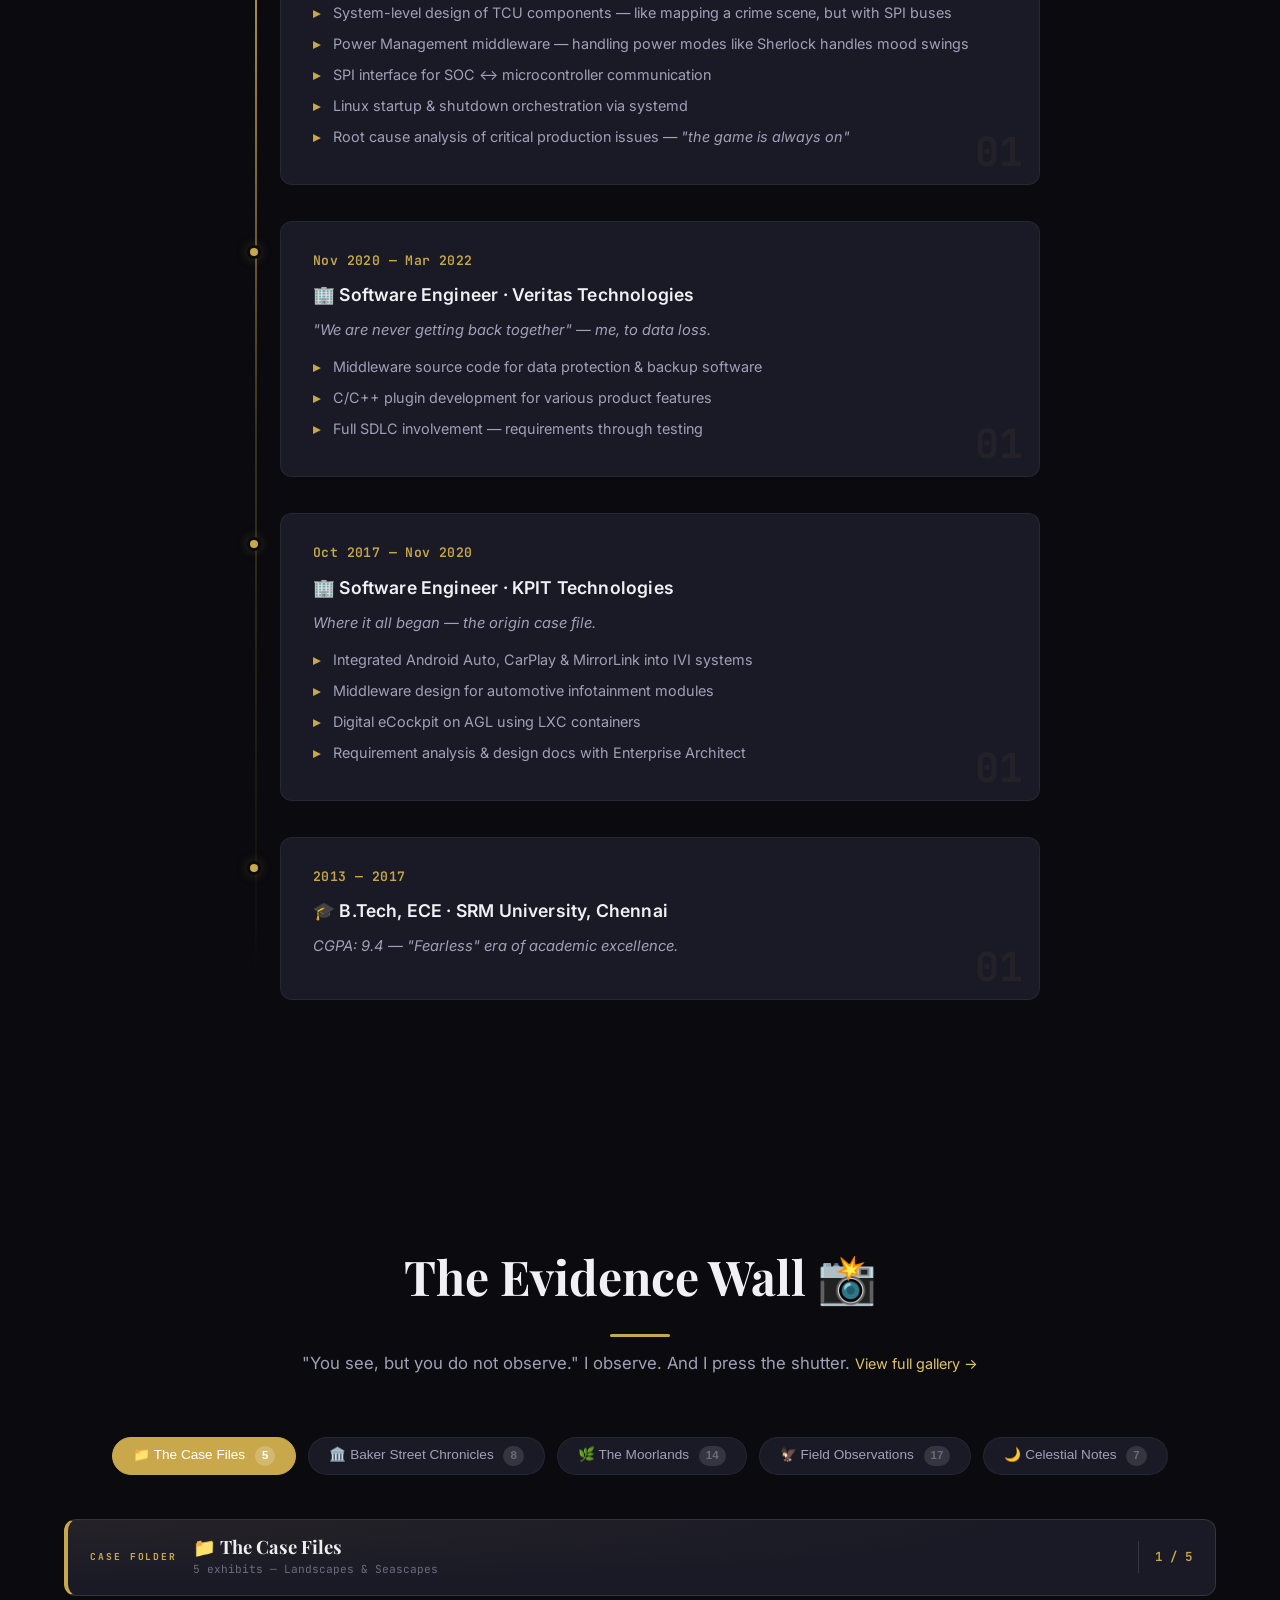
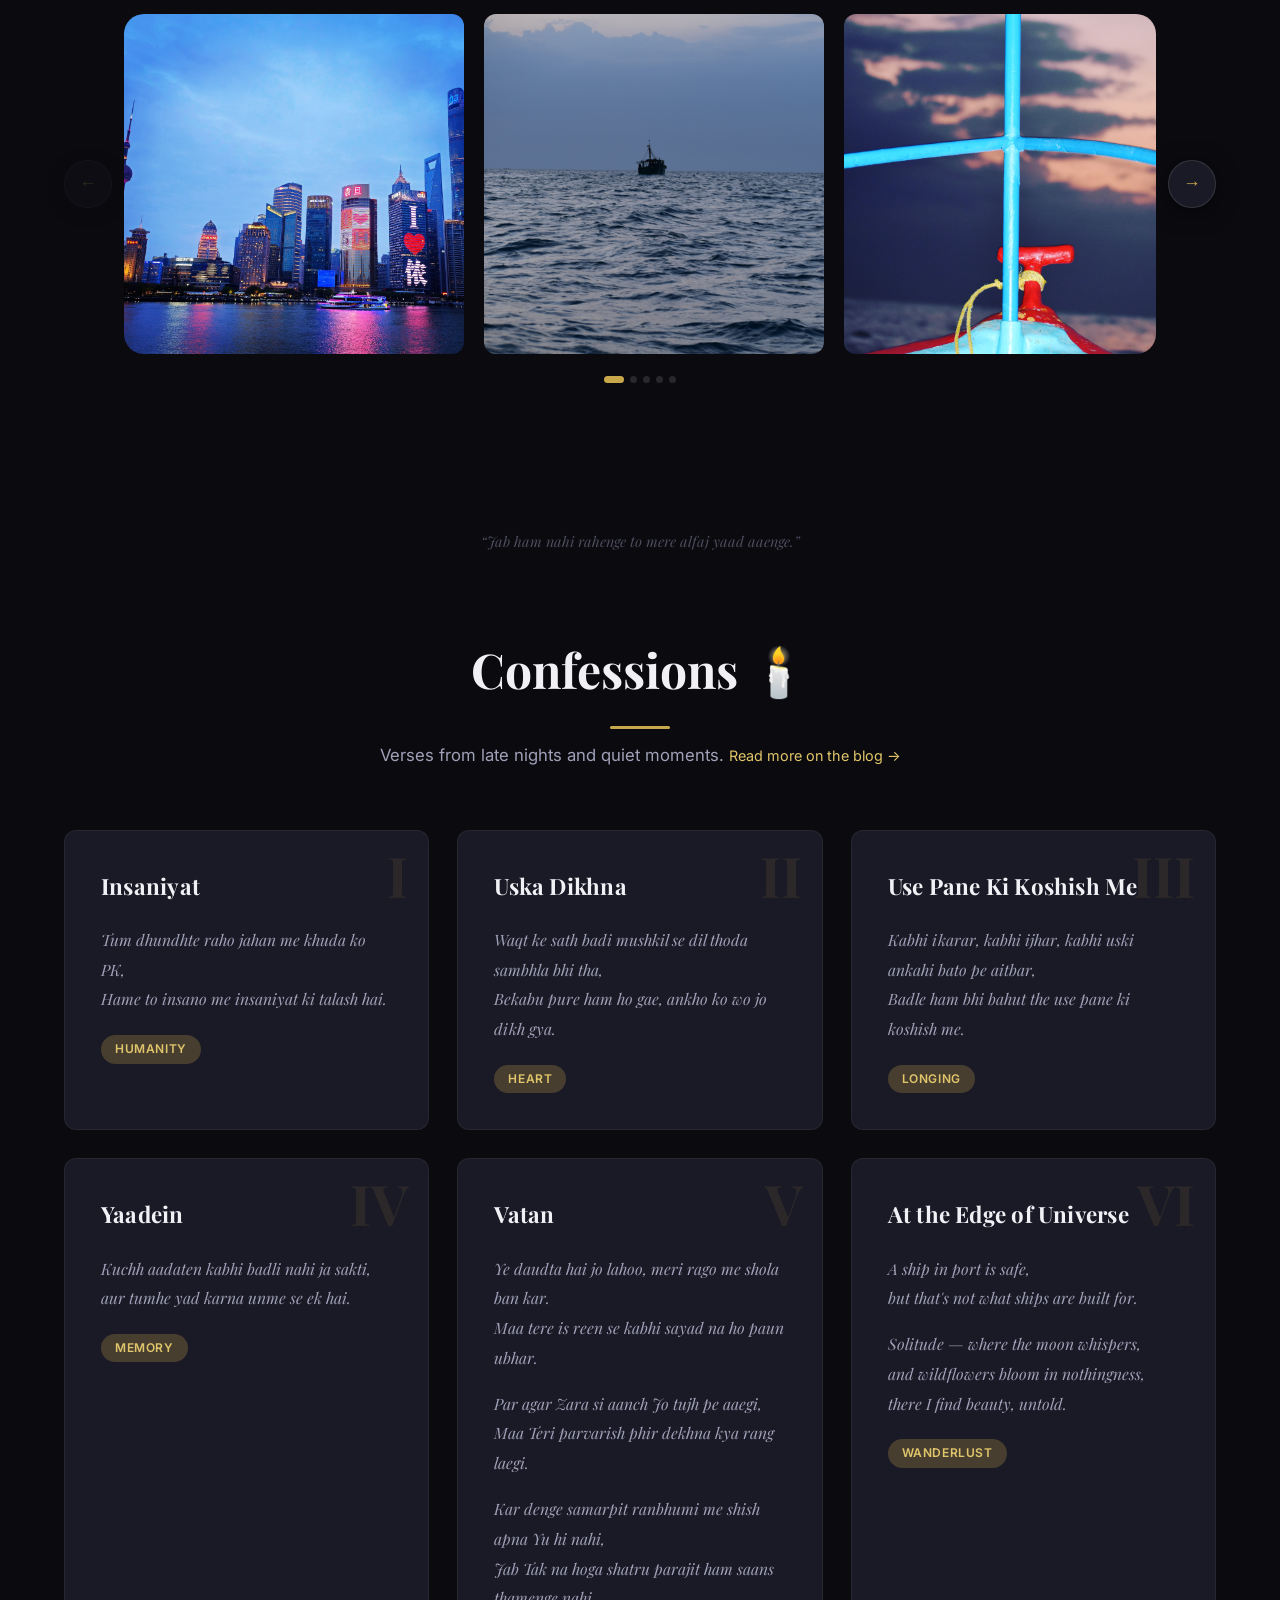
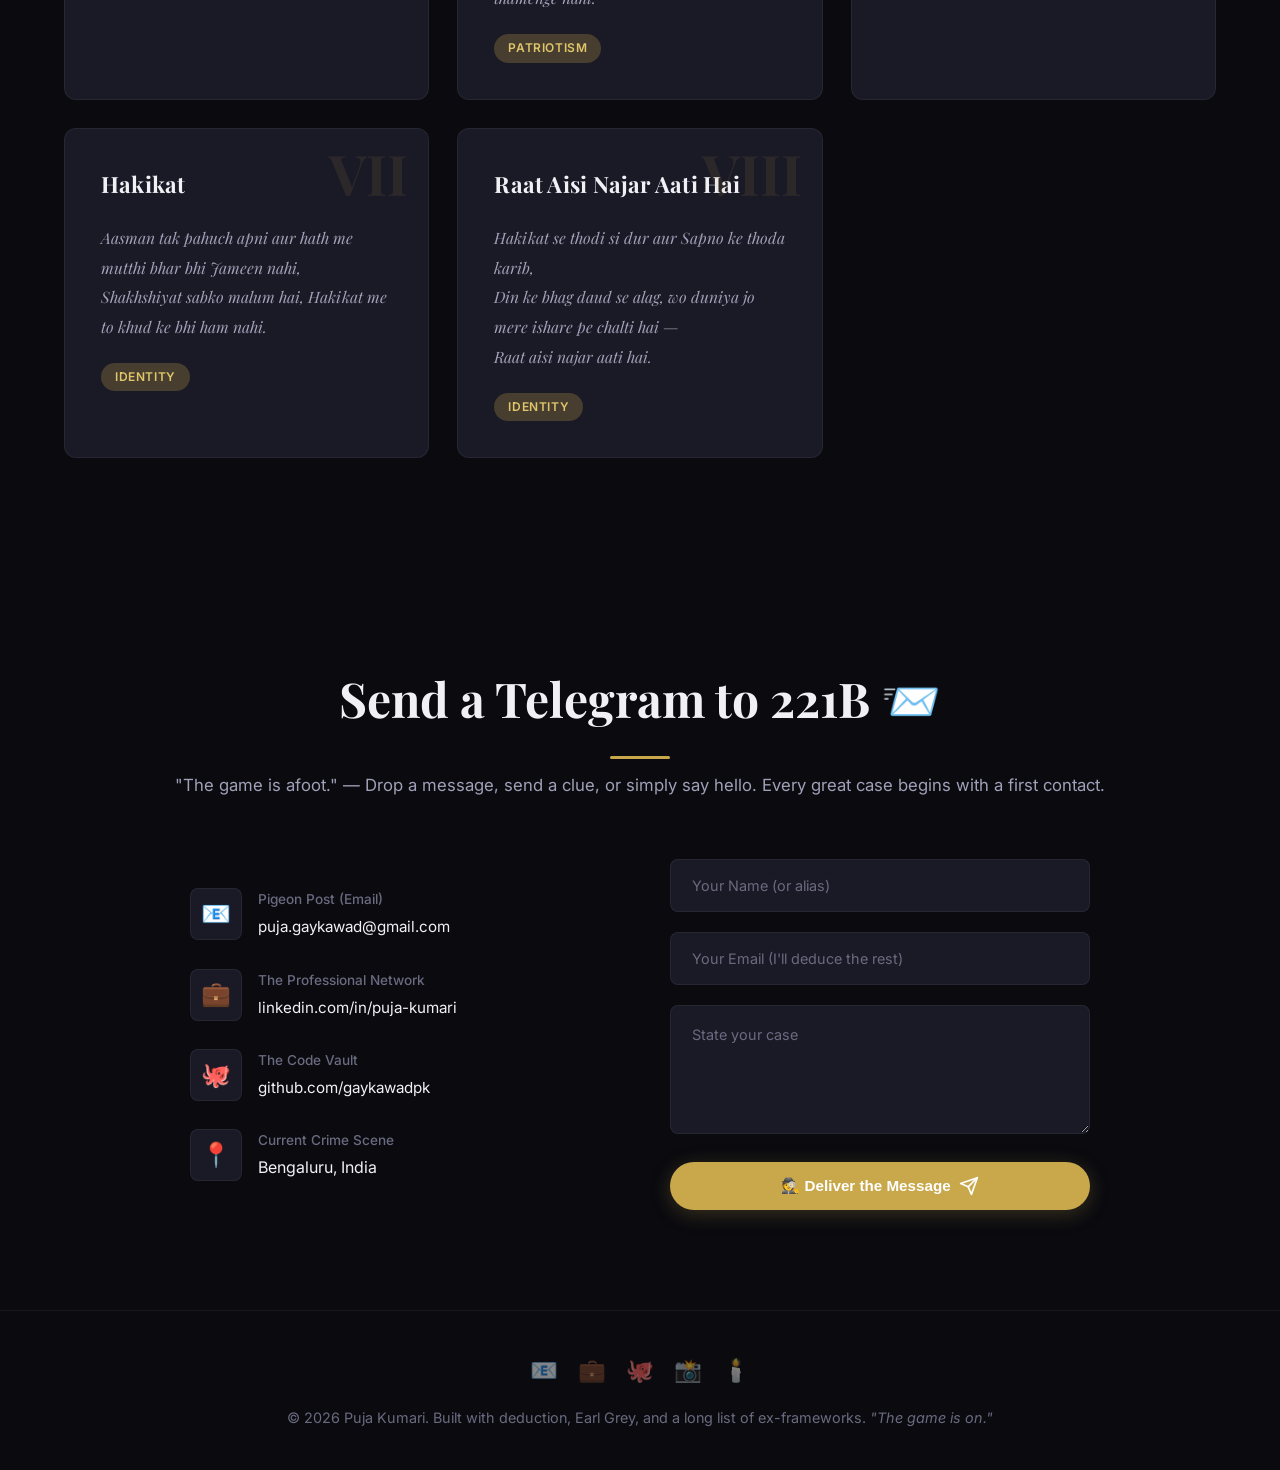
==== commit 31f5cf54: "Further Improvements in style" ====
--- a/index.html
+++ b/index.html
@@ -779,7 +779,7 @@
         </article>
 
         <article class="poem-card">
-          <div class="poem-decoration">VII</div>
+          <div class="poem-decoration">VIII</div>
           <h3 class="poem-title">Raat Aisi Najar Aati Hai</h3>
           <div class="poem-body">
             <p>Hakikat se thodi si dur aur Sapno ke thoda karib,<br/>
--- a/style.css
+++ b/style.css
@@ -689,7 +689,12 @@
   gap: 12px;
   margin-bottom: 40px;
   flex-wrap: wrap;
-}
+  overflow-x: auto;
+  -webkit-overflow-scrolling: touch;
+  scrollbar-width: none;
+  padding-bottom: 4px;
+}
+.gallery-filters::-webkit-scrollbar { display: none; }
 
 .filter-btn {
   background: var(--bg-card);
@@ -737,7 +742,8 @@
    🎠 CAROUSEL
    ============================ */
 :root {
-  --slide-width: 360px;
+  /* Desktop: show ~3 slides. Viewport = container - arrows (2×60px) - gaps */
+  --slide-width: clamp(260px, calc((100vw - 200px) / 3 - 20px), 400px);
   --slide-gap: 20px;
 }
 
@@ -885,13 +891,19 @@
 .carousel-dots {
   display: flex;
   justify-content: center;
-  gap: 8px;
+  gap: 6px;
   margin-top: 18px;
-  flex-wrap: wrap;
-}
+  flex-wrap: nowrap;
+  overflow-x: auto;
+  max-width: 100%;
+  padding: 4px 0 6px;
+  scrollbar-width: none;
+}
+.carousel-dots::-webkit-scrollbar { display: none; }
 .carousel-dot {
-  width: 8px;
-  height: 8px;
+  flex-shrink: 0;
+  width: 7px;
+  height: 7px;
   border-radius: 50%;
   border: none;
   background: var(--border-hover);
@@ -901,16 +913,25 @@
 }
 .carousel-dot.active {
   background: var(--accent);
-  width: 24px;
+  width: 20px;
   border-radius: 4px;
 }
 .carousel-dot:hover:not(.active) {
   background: var(--text-muted);
 }
 
-/* ── Mobile overrides ── */
-@media (max-width: 768px) {
-  :root { --slide-width: min(300px, 84vw); }
+/* ── Responsive overrides ── */
+@media (max-width: 1024px) {
+  :root {
+    /* Tablet: ~2 slides */
+    --slide-width: clamp(240px, calc((100vw - 160px) / 2 - 20px), 360px);
+  }
+}
+@media (max-width: 640px) {
+  :root {
+    /* Mobile: 1 slide, nearly full width */
+    --slide-width: clamp(220px, calc(100vw - 120px), 320px);
+  }
   .carousel-arrow { width: 38px; height: 38px; font-size: 0.9rem; }
   .carousel-track .gallery-item img { height: 260px; }
   .gallery-active-header { gap: 10px; padding: 12px 14px; }
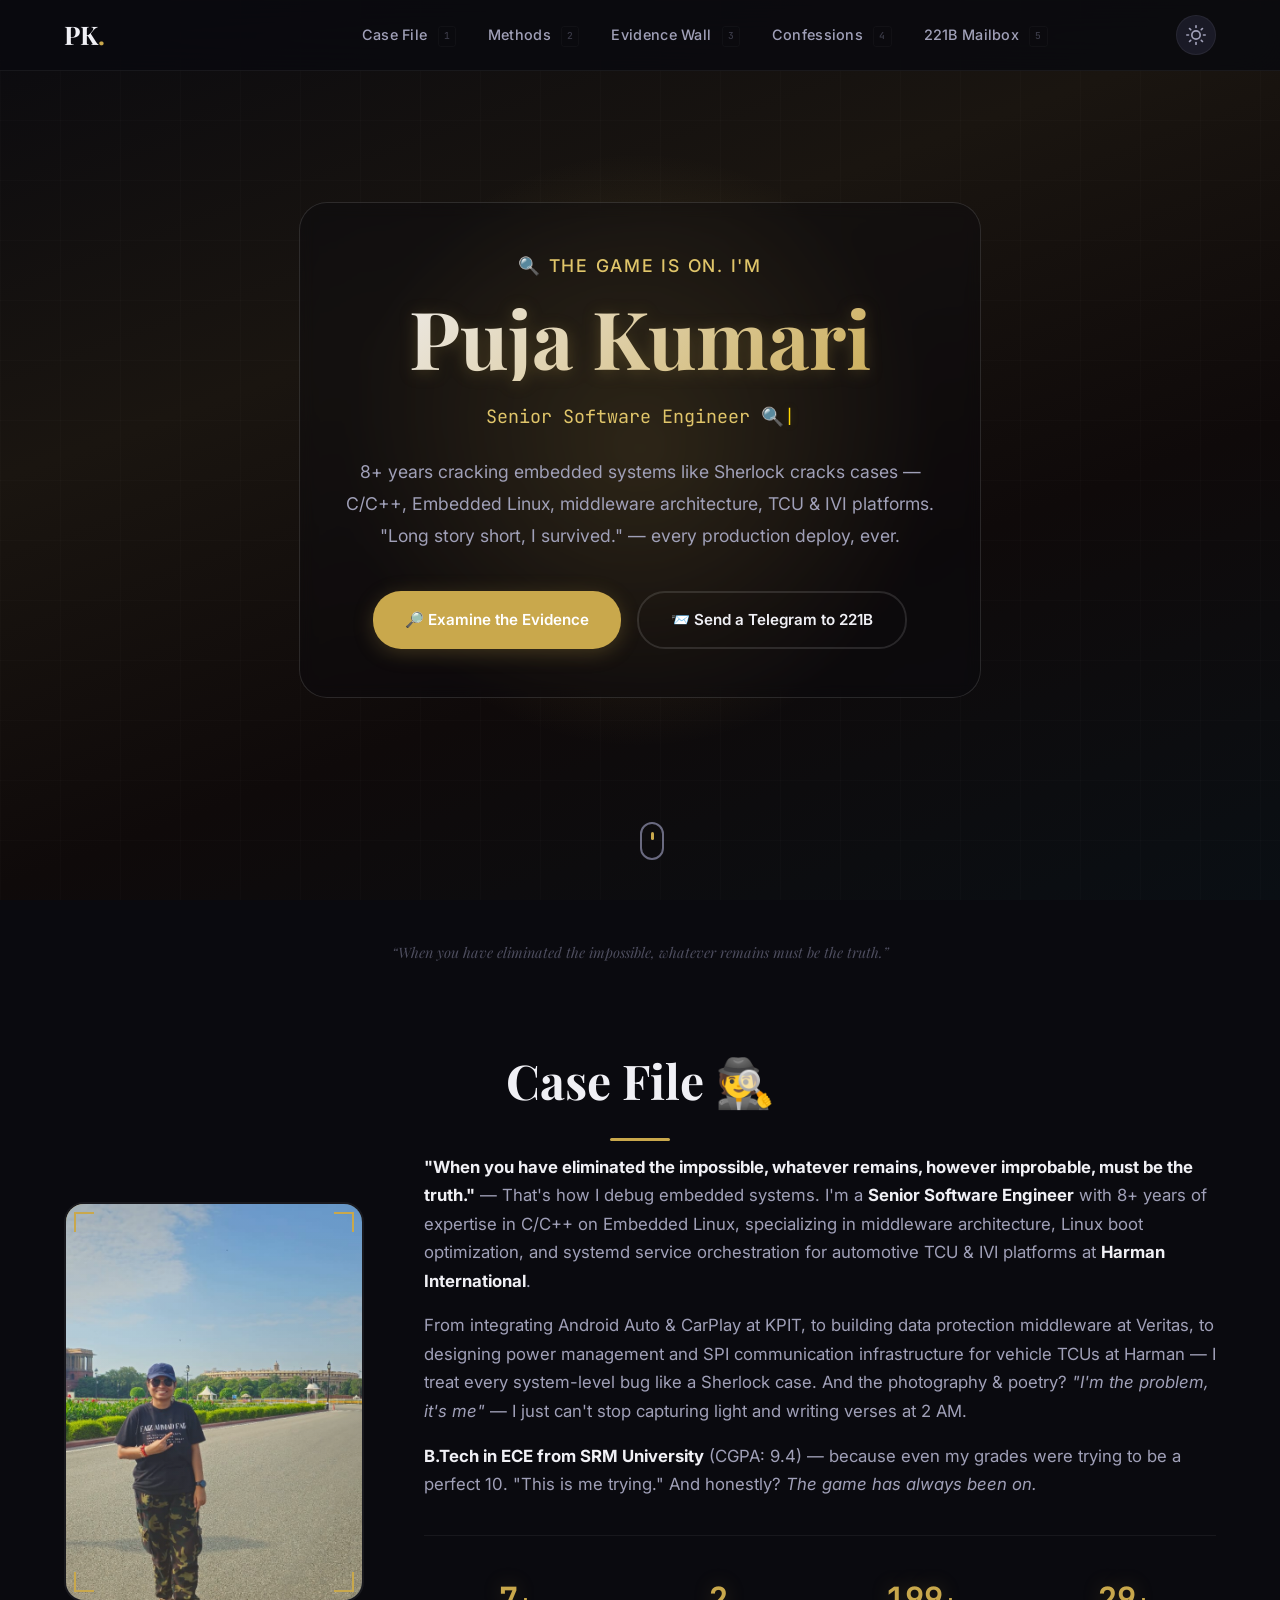
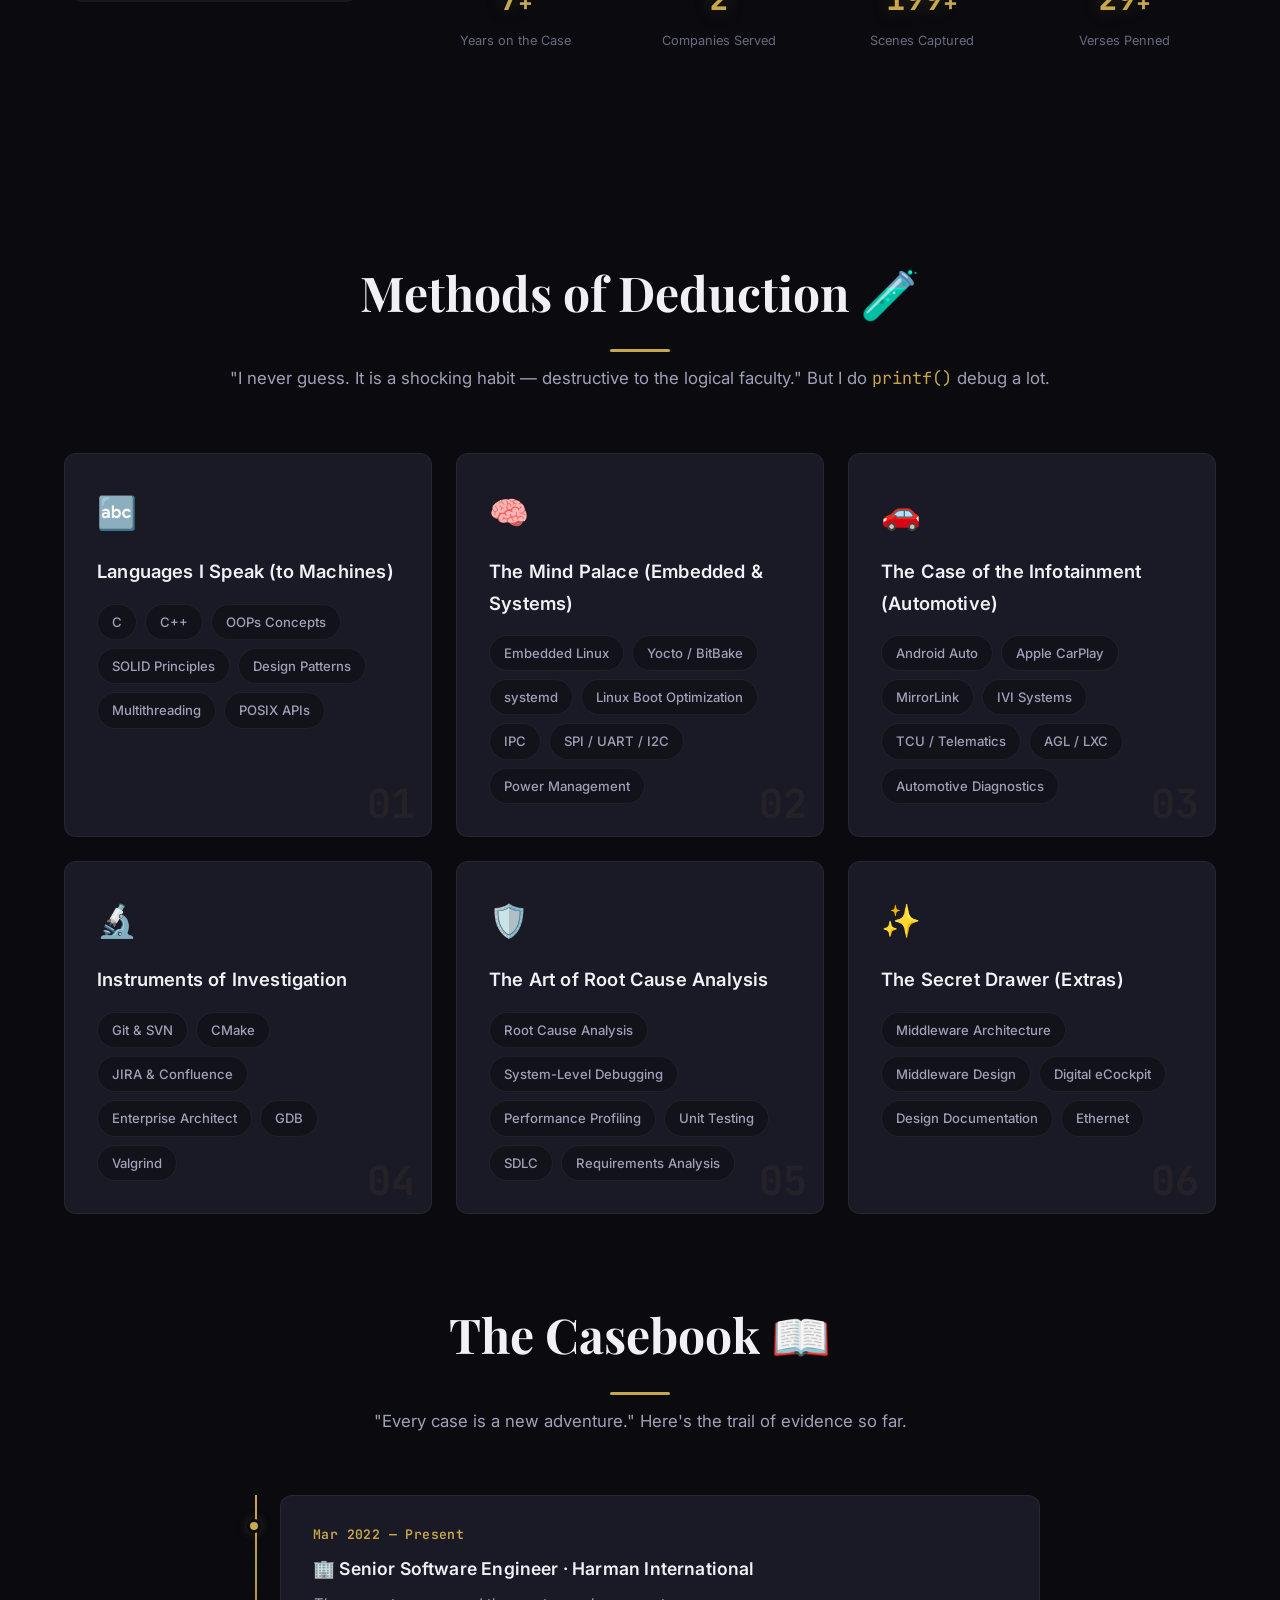
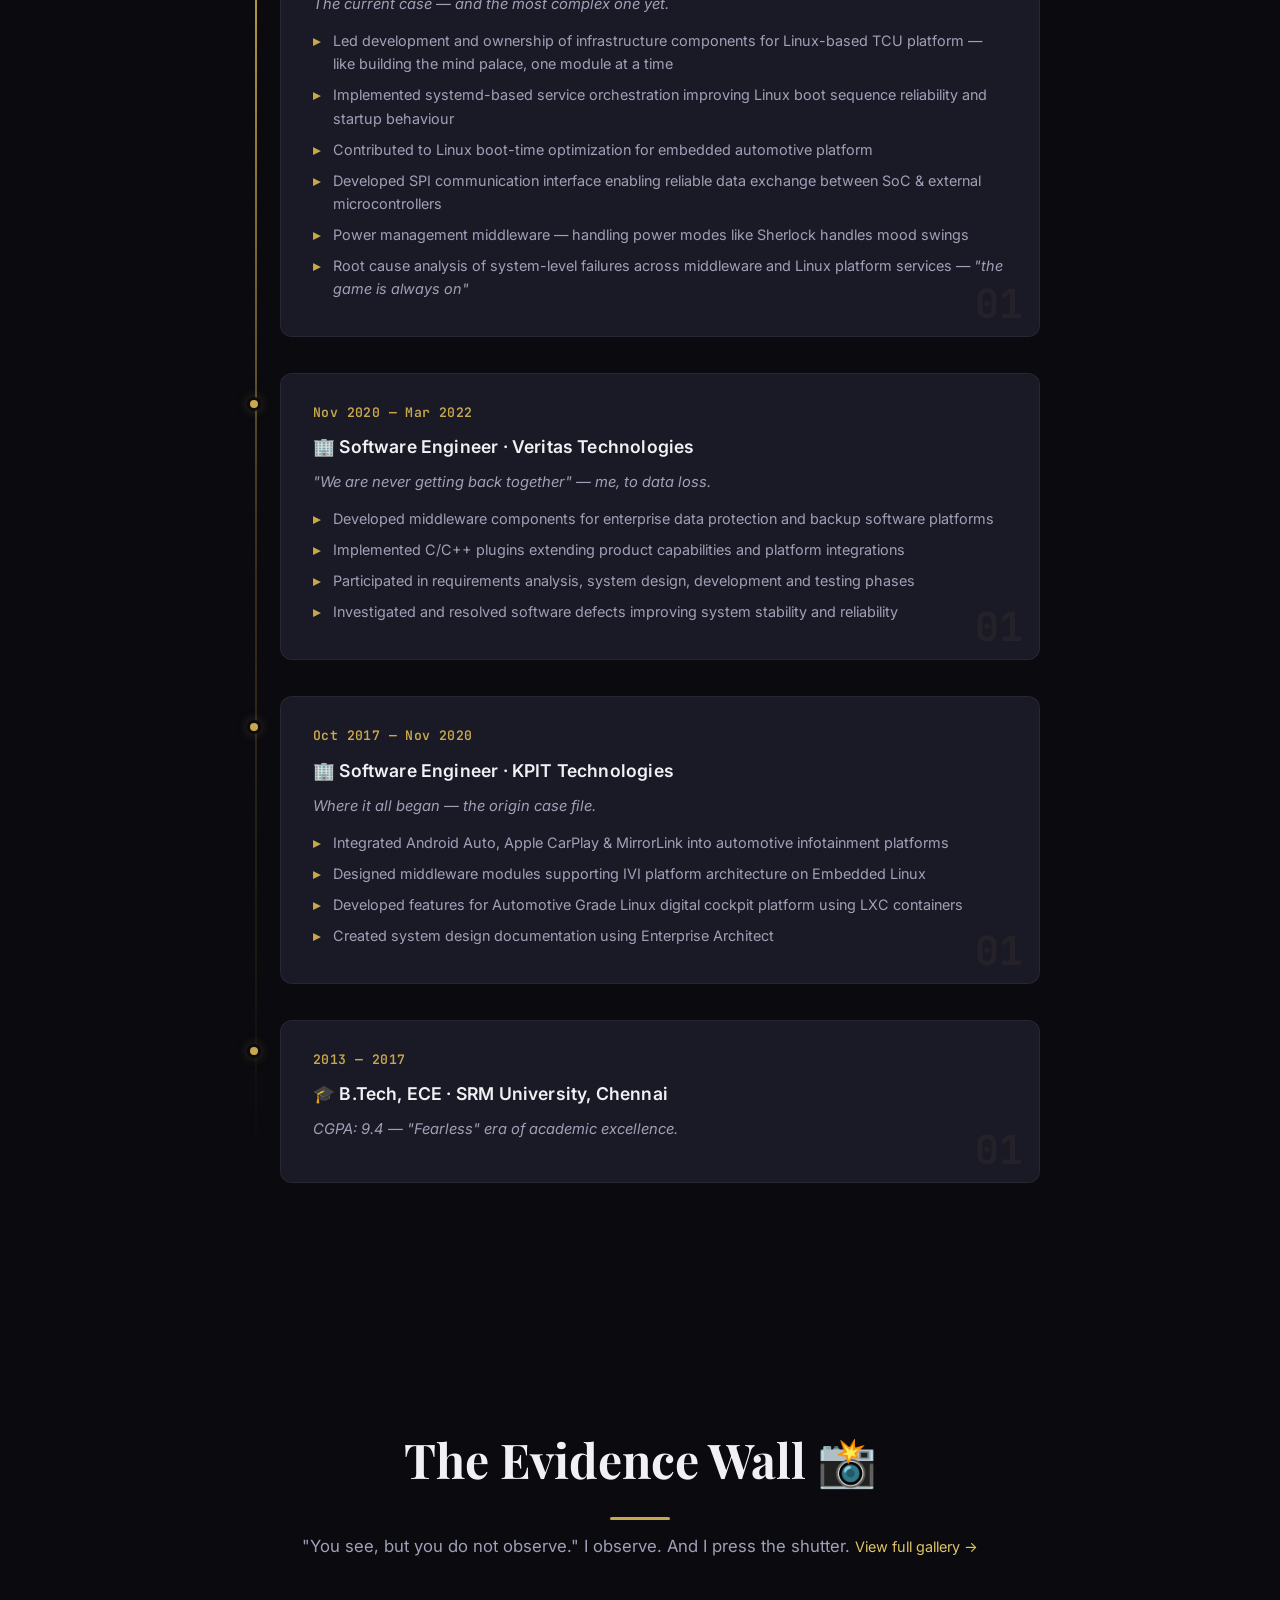
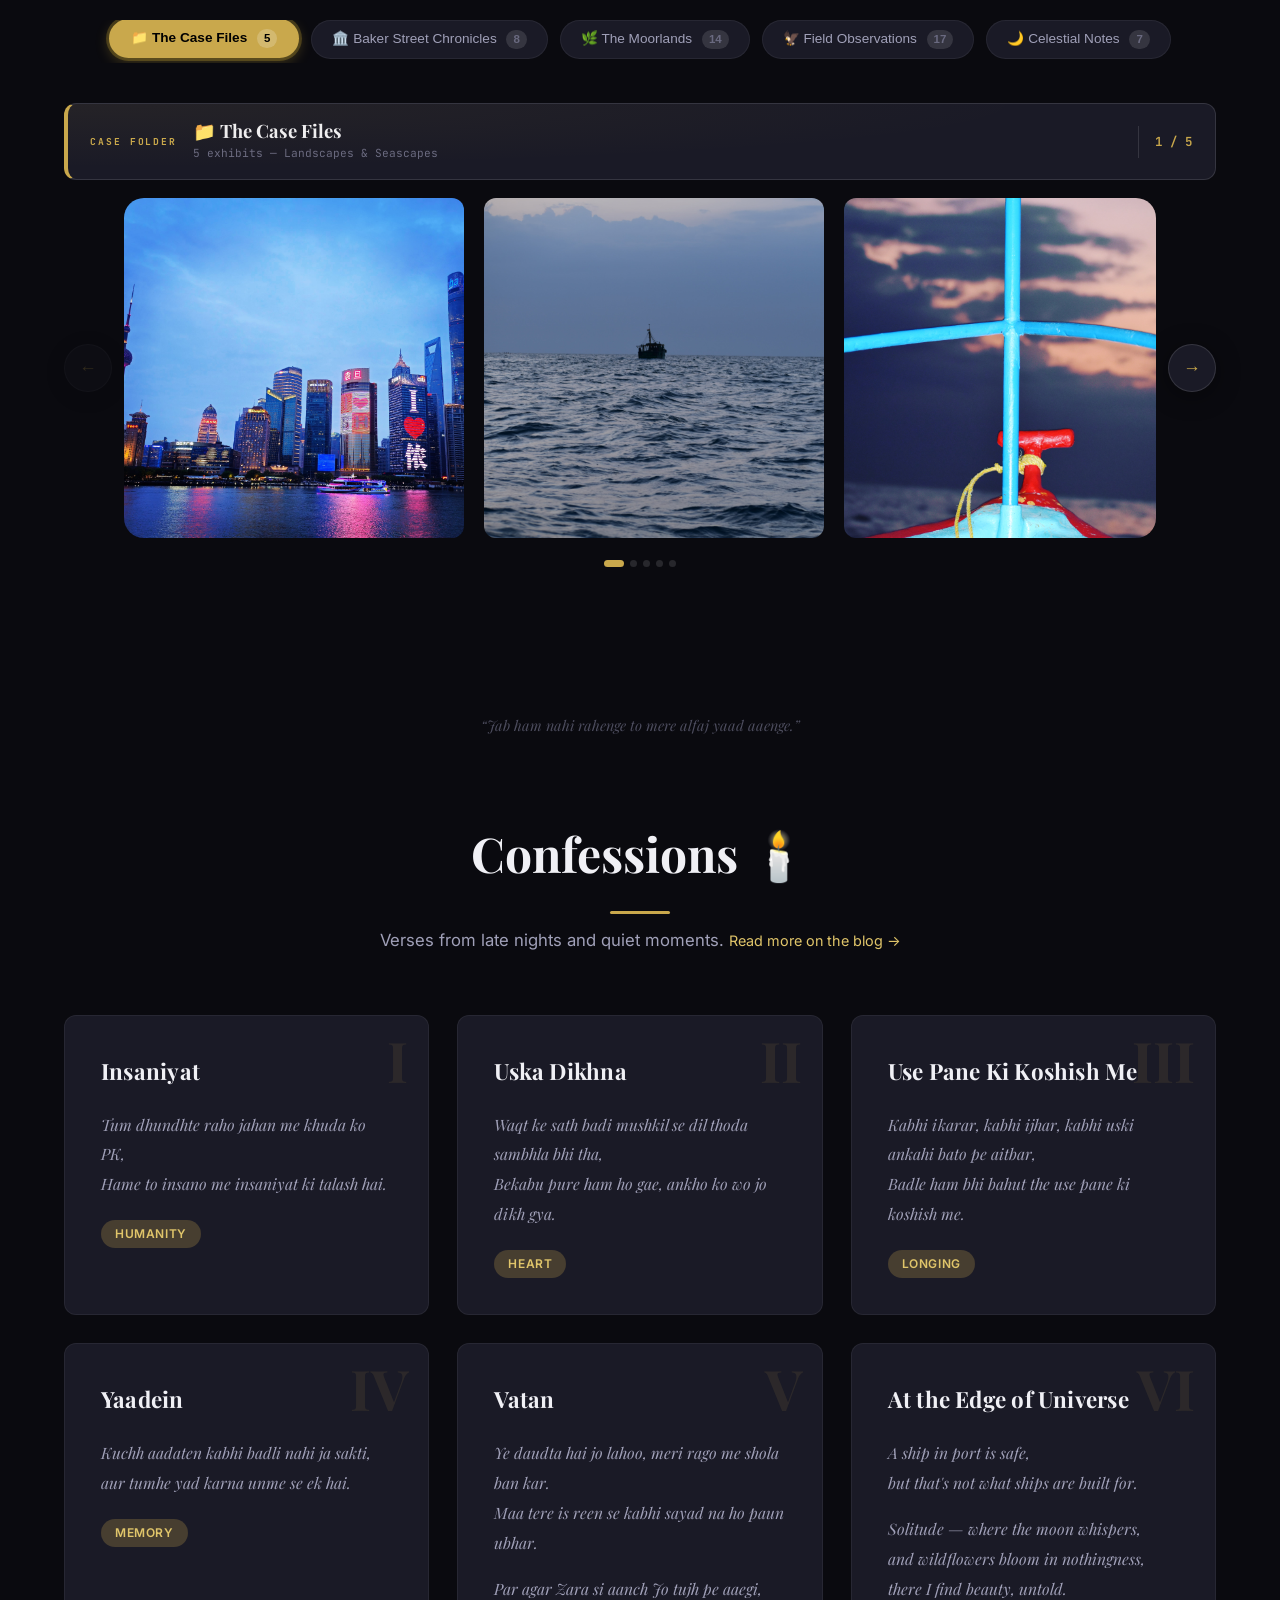
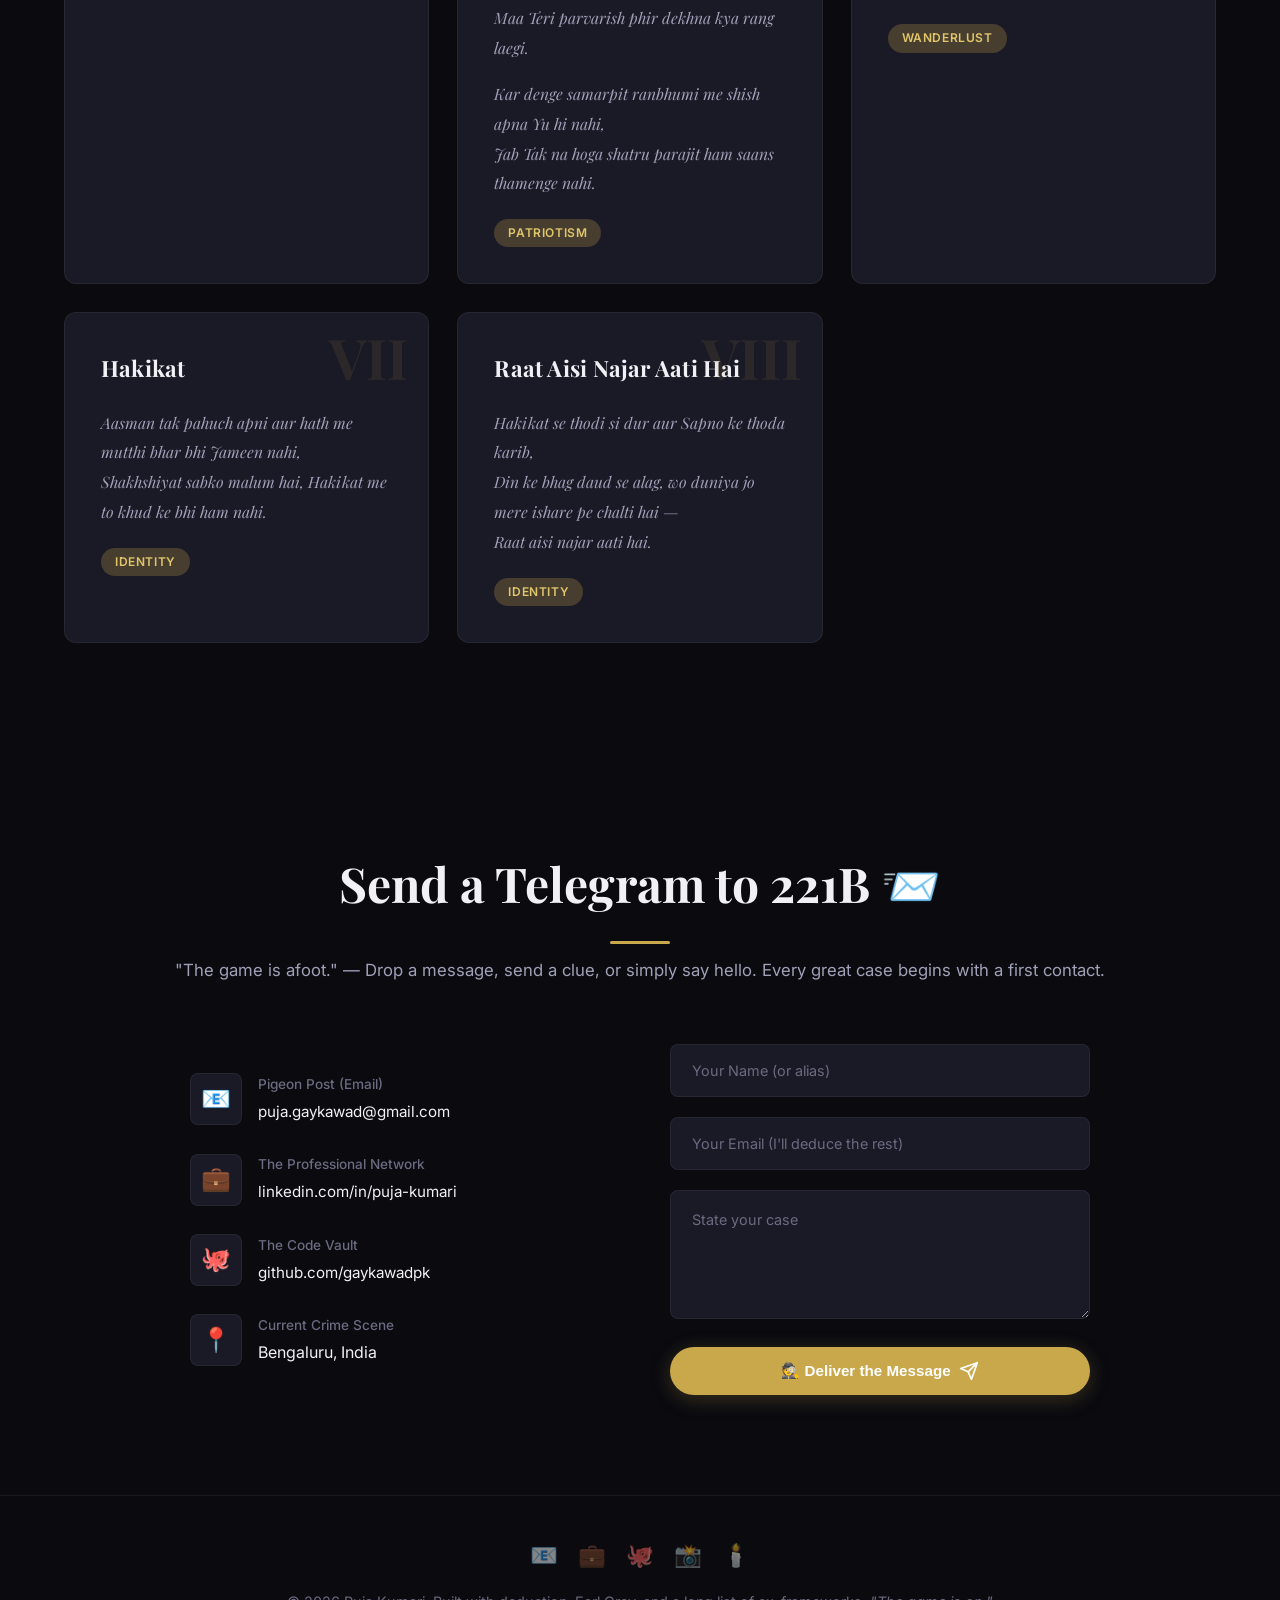
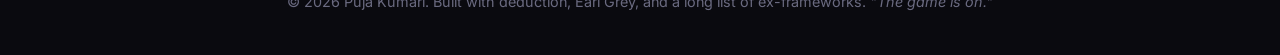
==== commit e86d9f3d: "Fixed headlines" ====
--- a/index.html
+++ b/index.html
@@ -84,7 +84,7 @@
       <div class="hero-roles animate-in delay-2">
         <span class="role-typing" id="typingRole"></span><span class="cursor">|</span>
       </div>
-      <p class="hero-tagline animate-in delay-3">7+ years cracking embedded systems like Sherlock cracks cases — C/C++, Linux, automotive infotainment &amp; telematics.<br/>"Long story short, I survived." — every production deploy, ever.</p>
+      <p class="hero-tagline animate-in delay-3">8+ years cracking embedded systems like Sherlock cracks cases — C/C++, Embedded Linux, middleware architecture, TCU &amp; IVI platforms.<br/>"Long story short, I survived." — every production deploy, ever.</p>
       <div class="hero-cta animate-in delay-4">
         <a href="#skills" class="btn btn-primary">🔎 Examine the Evidence</a>
         <a href="#contact" class="btn btn-outline">📨 Send a Telegram to 221B</a>
@@ -112,12 +112,12 @@
           </div>
         </div>
         <div class="about-text">
-          <p><strong>"When you have eliminated the impossible, whatever remains, however improbable, must be the truth."</strong> — That's how I debug embedded systems. I'm a <strong>Senior Software Engineer</strong> with 7+ years of expertise in C/C++ on Linux, specializing in automotive infotainment and telematics at <strong>Harman International</strong>.</p>
-          <p>From integrating Android Auto & CarPlay at KPIT, to building data protection middleware at Veritas, to designing power & thermal management for vehicle TCUs at Harman — I treat every system-level bug like a Sherlock case. And the photography & poetry? <em>"I'm the problem, it's me"</em> — I just can't stop capturing light and writing verses at 2 AM.</p>
+          <p><strong>"When you have eliminated the impossible, whatever remains, however improbable, must be the truth."</strong> — That's how I debug embedded systems. I'm a <strong>Senior Software Engineer</strong> with 8+ years of expertise in C/C++ on Embedded Linux, specializing in middleware architecture, Linux boot optimization, and systemd service orchestration for automotive TCU &amp; IVI platforms at <strong>Harman International</strong>.</p>
+          <p>From integrating Android Auto &amp; CarPlay at KPIT, to building data protection middleware at Veritas, to designing power management and SPI communication infrastructure for vehicle TCUs at Harman — I treat every system-level bug like a Sherlock case. And the photography &amp; poetry? <em>"I'm the problem, it's me"</em> — I just can't stop capturing light and writing verses at 2 AM.</p>
           <p><strong>B.Tech in ECE from SRM University</strong> (CGPA: 9.4) — because even my grades were trying to be a perfect 10. "This is me trying." And honestly? <em>The game has always been on.</em></p>
           <div class="about-stats">
             <div class="stat">
-              <span class="stat-number" data-target="7">0</span><span class="stat-suffix">+</span>
+              <span class="stat-number" data-target="8">0</span><span class="stat-suffix">+</span>
               <span class="stat-label">Years on the Case</span>
             </div>
             <div class="stat">
@@ -155,6 +155,8 @@
             <span class="tag">OOPs Concepts</span>
             <span class="tag">SOLID Principles</span>
             <span class="tag">Design Patterns</span>
+            <span class="tag">Multithreading</span>
+            <span class="tag">POSIX APIs</span>
           </div>
         </div>
 
@@ -163,12 +165,13 @@
           <div class="skill-icon">🧠</div>
           <h3>The Mind Palace (Embedded &amp; Systems)</h3>
           <div class="skill-tags">
-            <span class="tag">Linux Systems</span>
-            <span class="tag">Embedded C/C++</span>
-            <span class="tag">SPI / IPC</span>
+            <span class="tag">Embedded Linux</span>
+            <span class="tag">Yocto / BitBake</span>
             <span class="tag">systemd</span>
+            <span class="tag">Linux Boot Optimization</span>
+            <span class="tag">IPC</span>
+            <span class="tag">SPI / UART / I2C</span>
             <span class="tag">Power Management</span>
-            <span class="tag">Thermal Management</span>
           </div>
         </div>
 
@@ -183,6 +186,7 @@
             <span class="tag">IVI Systems</span>
             <span class="tag">TCU / Telematics</span>
             <span class="tag">AGL / LXC</span>
+            <span class="tag">Automotive Diagnostics</span>
           </div>
         </div>
 
@@ -192,11 +196,11 @@
           <h3>Instruments of Investigation</h3>
           <div class="skill-tags">
             <span class="tag">Git & SVN</span>
-            <span class="tag">Bitbake</span>
             <span class="tag">CMake</span>
             <span class="tag">JIRA & Confluence</span>
             <span class="tag">Enterprise Architect</span>
-            <span class="tag">V Model</span>
+            <span class="tag">GDB</span>
+            <span class="tag">Valgrind</span>
           </div>
         </div>
 
@@ -205,11 +209,12 @@
           <div class="skill-icon">🛡️</div>
           <h3>The Art of Root Cause Analysis</h3>
           <div class="skill-tags">
+            <span class="tag">Root Cause Analysis</span>
+            <span class="tag">System-Level Debugging</span>
+            <span class="tag">Performance Profiling</span>
             <span class="tag">Unit Testing</span>
-            <span class="tag">Root Cause Analysis</span>
             <span class="tag">SDLC</span>
-            <span class="tag">Problem Solving</span>
-            <span class="tag">System Debugging</span>
+            <span class="tag">Requirements Analysis</span>
           </div>
         </div>
 
@@ -218,11 +223,11 @@
           <div class="skill-icon">✨</div>
           <h3>The Secret Drawer (Extras)</h3>
           <div class="skill-tags">
-            <span class="tag">OpenAI Integration</span>
+            <span class="tag">Middleware Architecture</span>
             <span class="tag">Middleware Design</span>
             <span class="tag">Digital eCockpit</span>
-            <span class="tag">Requirement Analysis</span>
             <span class="tag">Design Documentation</span>
+            <span class="tag">Ethernet</span>
           </div>
         </div>
       </div>
@@ -239,11 +244,12 @@
             <h3>🏢 Senior Software Engineer · Harman International</h3>
             <p>The current case — and the most complex one yet.</p>
             <ul class="timeline-list">
-              <li>System-level design of TCU components — like mapping a crime scene, but with SPI buses</li>
-              <li>Power Management middleware — handling power modes like Sherlock handles mood swings</li>
-              <li>SPI interface for SOC ↔ microcontroller communication</li>
-              <li>Linux startup & shutdown orchestration via systemd</li>
-              <li>Root cause analysis of critical production issues — <em>"the game is always on"</em></li>
+              <li>Led development and ownership of infrastructure components for Linux-based TCU platform — like building the mind palace, one module at a time</li>
+              <li>Implemented systemd-based service orchestration improving Linux boot sequence reliability and startup behaviour</li>
+              <li>Contributed to Linux boot-time optimization for embedded automotive platform</li>
+              <li>Developed SPI communication interface enabling reliable data exchange between SoC &amp; external microcontrollers</li>
+              <li>Power management middleware — handling power modes like Sherlock handles mood swings</li>
+              <li>Root cause analysis of system-level failures across middleware and Linux platform services — <em>"the game is always on"</em></li>
             </ul>
           </div>
         </div>
@@ -255,9 +261,10 @@
             <h3>🏢 Software Engineer · Veritas Technologies</h3>
             <p>"We are never getting back together" — me, to data loss.</p>
             <ul class="timeline-list">
-              <li>Middleware source code for data protection & backup software</li>
-              <li>C/C++ plugin development for various product features</li>
-              <li>Full SDLC involvement — requirements through testing</li>
+              <li>Developed middleware components for enterprise data protection and backup software platforms</li>
+              <li>Implemented C/C++ plugins extending product capabilities and platform integrations</li>
+              <li>Participated in requirements analysis, system design, development and testing phases</li>
+              <li>Investigated and resolved software defects improving system stability and reliability</li>
             </ul>
           </div>
         </div>
@@ -269,10 +276,10 @@
             <h3>🏢 Software Engineer · KPIT Technologies</h3>
             <p>Where it all began — the origin case file.</p>
             <ul class="timeline-list">
-              <li>Integrated Android Auto, CarPlay & MirrorLink into IVI systems</li>
-              <li>Middleware design for automotive infotainment modules</li>
-              <li>Digital eCockpit on AGL using LXC containers</li>
-              <li>Requirement analysis & design docs with Enterprise Architect</li>
+              <li>Integrated Android Auto, Apple CarPlay &amp; MirrorLink into automotive infotainment platforms</li>
+              <li>Designed middleware modules supporting IVI platform architecture on Embedded Linux</li>
+              <li>Developed features for Automotive Grade Linux digital cockpit platform using LXC containers</li>
+              <li>Created system design documentation using Enterprise Architect</li>
             </ul>
           </div>
         </div>
--- a/style.css
+++ b/style.css
@@ -711,8 +711,15 @@
 .filter-btn:hover,
 .filter-btn.active {
   background: var(--accent);
-  color: #fff;
+  color: #000;
   border-color: var(--accent);
+}
+
+.filter-btn.active {
+  border-width: 2px;
+  font-weight: 700;
+  box-shadow: 0 0 0 3px rgba(212, 175, 55, 0.25), 0 4px 14px rgba(212, 175, 55, 0.3);
+  transform: translateY(-1px);
 }
 
 .filter-count {
@@ -958,6 +965,7 @@
   object-fit: cover;
   display: block;
   transition: transform 0.5s var(--ease-out);
+  box-shadow: 0 8px 30px rgba(0, 0, 0, 0.35);
 }
 
 .gallery-item.hidden {
@@ -988,6 +996,20 @@
 .gallery-overlay p {
   color: rgba(255,255,255,0.7);
   font-size: 0.85rem;
+}
+
+/* Observation number tag — bottom-right of overlay */
+.obs-number {
+  position: absolute;
+  bottom: 10px;
+  right: 12px;
+  font-family: var(--font-mono);
+  font-size: 0.6rem;
+  letter-spacing: 0.12em;
+  color: rgba(212, 175, 55, 0.75);
+  text-transform: uppercase;
+  font-weight: 500;
+  pointer-events: none;
 }
 
 /* ============================
